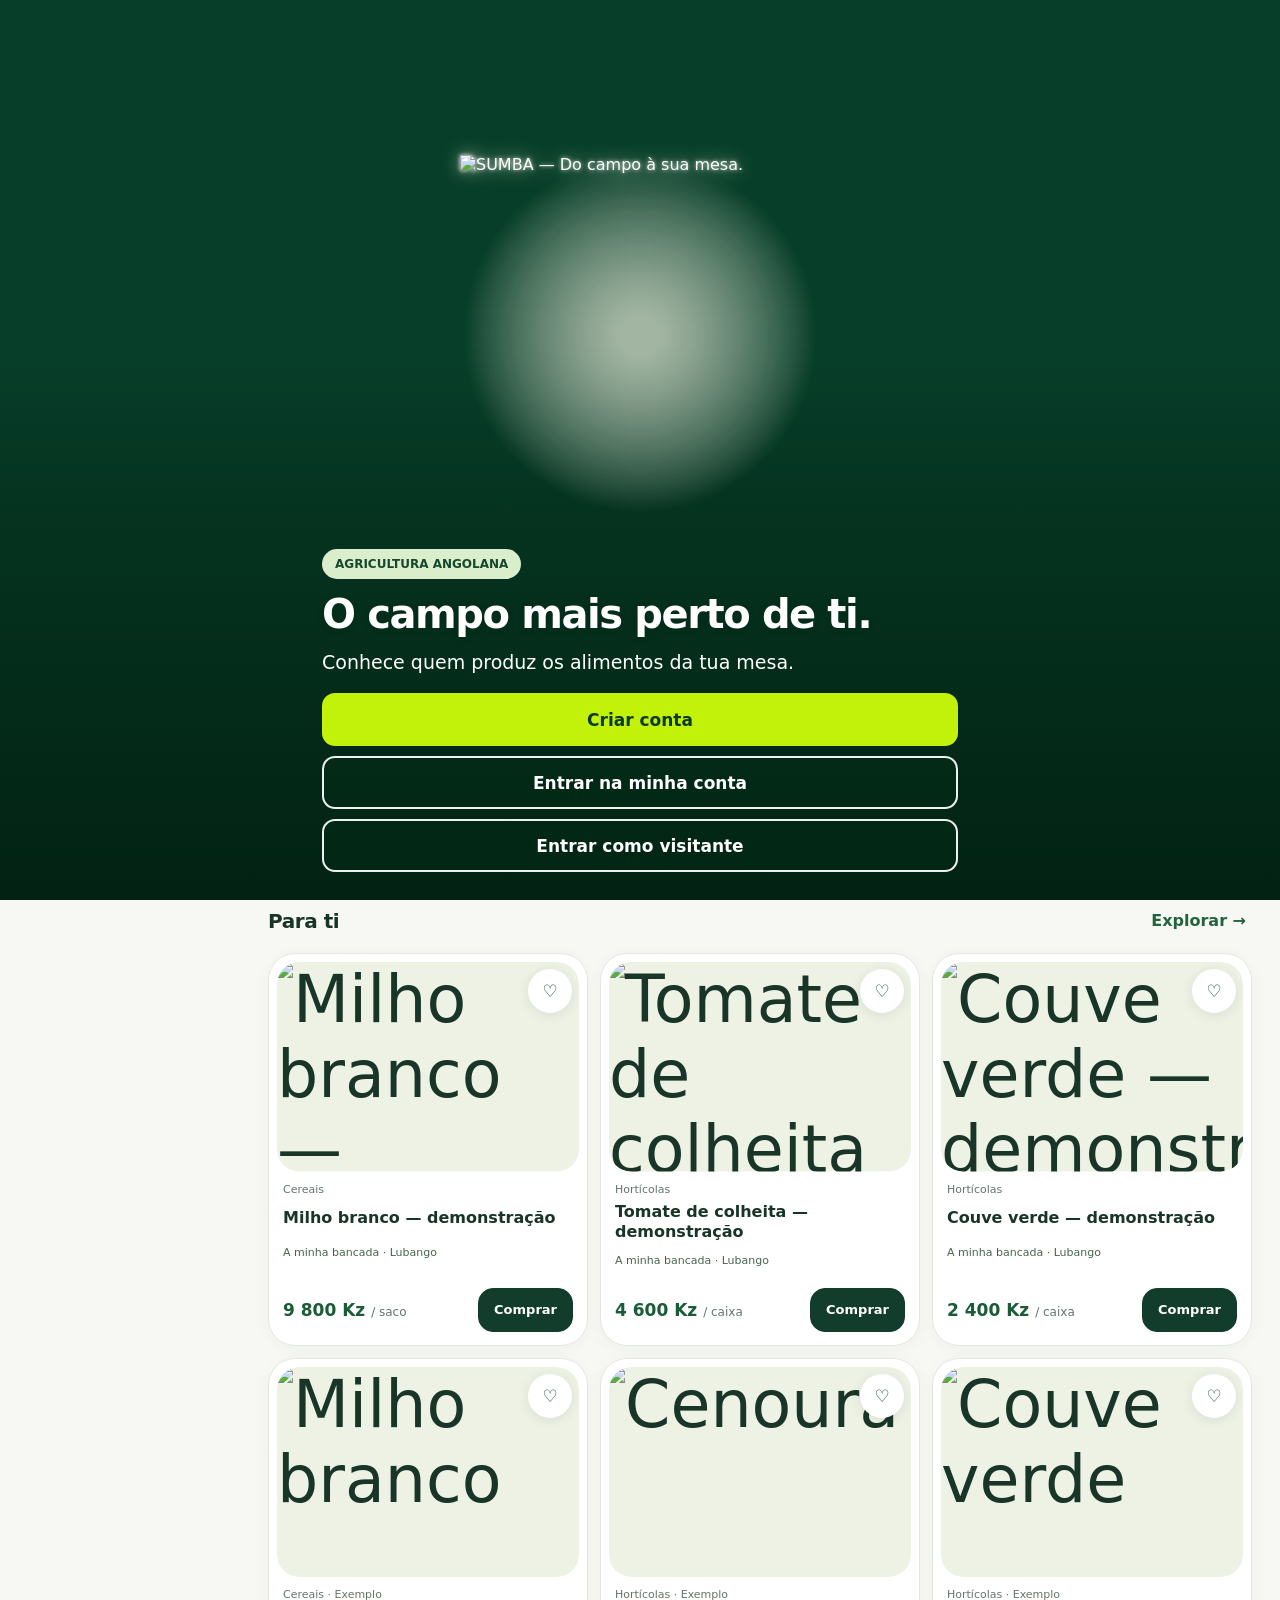
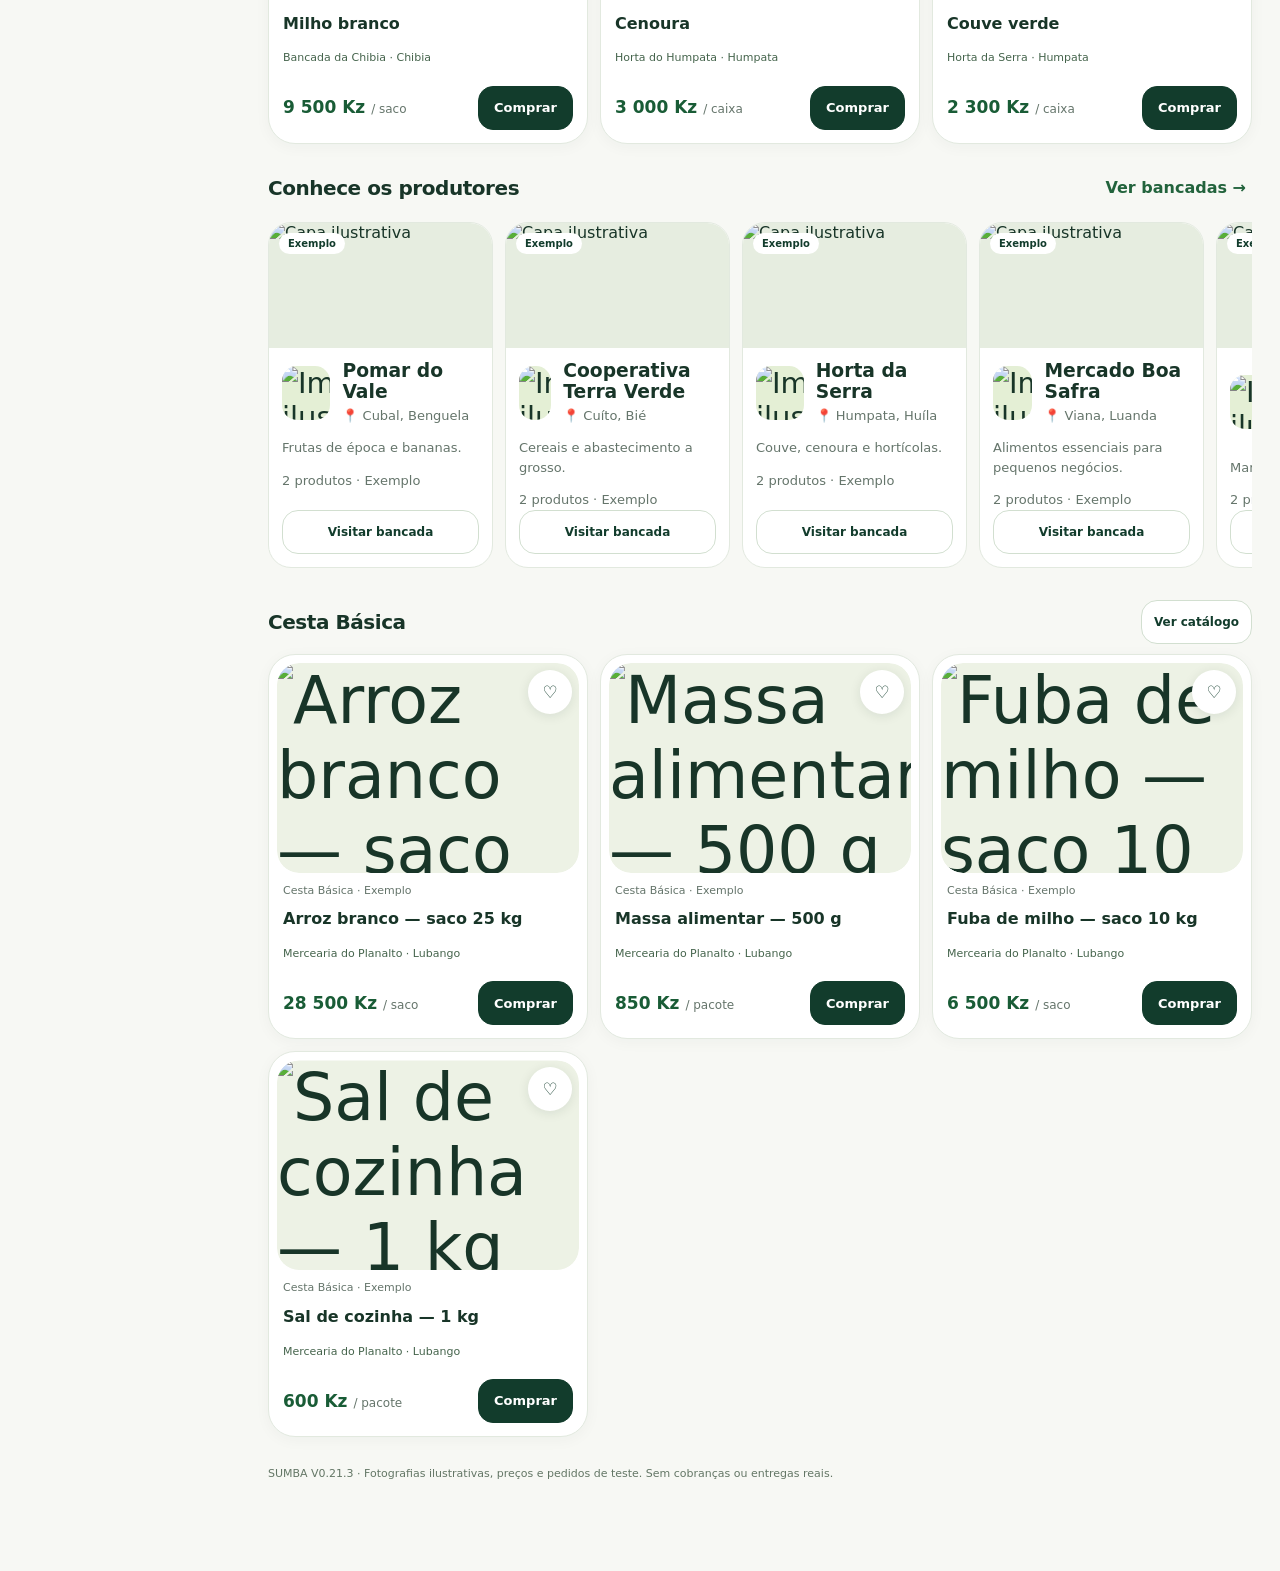
==== public/index.html @ eaf956eb "Restore demo member sessions and align entry checks" ====
<!doctype html>
<html lang="pt-AO"><head><meta charset="utf-8"><meta name="viewport" content="width=device-width, initial-scale=1, viewport-fit=cover"><meta name="theme-color" content="#123c2c"><meta name="description" content="SUMBA — Mercado agrícola digital de Angola"><title>SUMBA | Mercado agrícola</title><link rel="icon" type="image/svg+xml" href="/assets/sumba-icon.svg"><link rel="apple-touch-icon" href="/assets/sumba-icon.svg"><meta name="apple-mobile-web-app-title" content="SUMBA"><meta name="sumba-version" content="0.24.0"><meta name="zunga-version" content="0.21.3">
<style>
:root{--green:var(--z-primary,#123c2c);--leaf:var(--z-accent,#b7e06b);--cream:#f8f4e9;--ink:#183528;--muted:#65756b;--line:#e2e9df;--orange:#f4a340;--white:#fff;font-family:system-ui,-apple-system,BlinkMacSystemFont,"Segoe UI",sans-serif;color:var(--ink);background:#f3f6f0}*{box-sizing:border-box}body{margin:0}button,input,select,textarea{font:inherit}button,a,input,select,textarea{touch-action:manipulation}button{cursor:pointer}button:focus-visible,a:focus-visible,input:focus-visible,select:focus-visible,textarea:focus-visible{outline:3px solid var(--orange);outline-offset:2px}button:disabled{opacity:.55;cursor:not-allowed}a{color:inherit}.app{display:grid;grid-template-columns:240px minmax(0,1fr);min-height:100vh}.sidebar{position:sticky;top:0;height:100vh;background:var(--green);color:white;padding:24px 16px;display:flex;flex-direction:column;gap:24px}.brand{display:flex;align-items:center;gap:10px;font-weight:950;font-size:27px;letter-spacing:-1.4px}.brandicon{background:var(--leaf);color:var(--green);display:grid;place-items:center;width:38px;height:38px;border-radius:12px;font-size:23px}.brand small{font-size:11px;letter-spacing:0;display:block;color:#cee1d2;font-weight:500}.nav{display:flex;flex-direction:column;gap:6px}.nav button{border:0;background:none;color:#dce8df;text-align:left;display:flex;align-items:center;gap:12px;padding:13px;border-radius:12px;min-height:48px;font-weight:650}.nav button.active{background:var(--leaf);color:var(--green)}.navicon{font-size:20px;width:24px;text-align:center}.sidefoot{margin-top:auto;font-size:12px;color:#c5d6c9;line-height:1.5}.shell{min-width:0}.top{position:sticky;top:0;z-index:5;background:#f3f6f0f5;backdrop-filter:blur(12px);border-bottom:1px solid var(--line);padding:12px 28px;display:flex;justify-content:space-between;align-items:center;gap:12px}.mobilebrand{display:none}.top small{color:var(--muted)}.role{display:flex;gap:8px;align-items:center}.role select{border:1px solid var(--line);background:#fff;padding:11px;border-radius:12px;font-weight:700;max-width:155px;color:var(--ink)}.content{max-width:1260px;padding:25px 28px 60px;margin:auto}.notice{padding:11px 14px;border:1px solid #dce7d3;background:#edf4e6;border-radius:12px;font-size:12px;line-height:1.5;margin-bottom:18px;color:#37543b}.heading{display:flex;align-items:end;justify-content:space-between;gap:12px;flex-wrap:wrap;margin-bottom:20px}.heading h1{font-size:clamp(25px,4vw,36px);letter-spacing:-1.4px;margin:0 0 4px}.muted{color:var(--muted);font-size:13px;line-height:1.5}.hero{background:var(--green);color:white;border-radius:23px;padding:26px;position:relative;overflow:hidden;display:flex;justify-content:space-between;align-items:center;gap:16px}.hero h2{font-size:clamp(25px,4vw,40px);line-height:1.12;letter-spacing:-1.4px;margin:8px 0}.hero p{color:#d2e3d6;font-size:14px;max-width:450px;line-height:1.6}.hero-art{font-size:clamp(60px,13vw,130px);flex-shrink:0}.pill{display:inline-flex;align-items:center;gap:5px;border-radius:100px;padding:6px 10px;background:#eaf2e3;color:#345338;font-size:11px;font-weight:800}.hero .pill{background:#ffffff1e;color:#dff4ce}.btn{border:0;background:var(--green);color:#fff;padding:12px 16px;border-radius:12px;font-weight:750;min-height:44px;display:inline-flex;align-items:center;justify-content:center;gap:7px;text-decoration:none}.btn.light{background:var(--leaf);color:var(--green)}.btn.outline{border:1px solid #d2dfd0;background:#fff;color:var(--green)}.btn.danger{color:#a22d25;background:#faeae6}.btn.small{font-size:12px;padding:10px 12px}.section{margin-top:26px}.sectionhead{display:flex;align-items:center;justify-content:space-between;gap:10px;margin-bottom:12px}.sectionhead h2{margin:0;font-size:21px;letter-spacing:-.6px}.textbtn{border:0;background:none;color:#22633c;font-weight:800;min-height:44px}.search{display:flex;gap:8px;margin-top:16px}.search input,.field input,.field select,.field textarea,.select{min-width:0;width:100%;border:1px solid #dce5d9;padding:12px 14px;border-radius:12px;background:white;color:var(--ink);min-height:46px}.search input{flex:1}.chips{display:flex;gap:8px;overflow:auto;padding:12px 0;scrollbar-width:thin}.chip{white-space:nowrap;border:1px solid var(--line);background:#fff;color:#32503c;border-radius:50px;padding:10px 16px;min-height:44px;font-weight:650}.chip.active{background:var(--green);color:#fff}.grid{display:grid;grid-template-columns:repeat(3,minmax(0,1fr));gap:14px}.card{background:#fff;border:1px solid var(--line);border-radius:19px;overflow:hidden;min-width:0}.photo{height:146px;background:linear-gradient(135deg,#e2efc9,#c7dfc8);display:flex;align-items:center;justify-content:center;font-size:65px;position:relative;overflow:hidden}.photo img{width:100%;height:100%;object-fit:cover}.photo .pill{position:absolute;top:9px;left:9px;background:#fff}.save{position:absolute;right:9px;top:9px;border:0;background:#fff;color:var(--green);border-radius:50%;width:44px;height:44px;font-size:21px}.cardbody{padding:14px}.cardbody h3{font-size:17px;letter-spacing:-.3px;margin:6px 0}.price{font-weight:900;color:#195c36;font-size:19px;margin:8px 0}.price small{font-size:12px;font-weight:500;color:var(--muted)}.actions{display:flex;gap:7px;margin-top:12px;flex-wrap:wrap}.actions>*{flex:1}.stall{padding:16px}.stall .avatar{width:54px;height:54px;border-radius:15px;background:#e4efd5;display:grid;place-items:center;font-size:29px}.stalltop{display:flex;align-items:center;gap:12px}.stall h3{margin:0 0 4px}.metrics{display:grid;grid-template-columns:repeat(4,minmax(0,1fr));gap:12px}.metric{background:#fff;border:1px solid var(--line);border-radius:16px;padding:16px}.metric .value{font-weight:900;font-size:clamp(21px,3vw,30px);letter-spacing:-.8px;margin:8px 0}.panel{background:white;border:1px solid var(--line);border-radius:18px;padding:18px;margin-bottom:12px}.panel h3{margin:0 0 6px}.line{display:flex;justify-content:space-between;align-items:center;gap:10px;padding:13px 0;border-bottom:1px solid var(--line)}.line:last-child{border:0}.line>div{min-width:0}.line p{margin:4px 0}.empty{background:white;border:1px dashed #ceddca;padding:30px 18px;border-radius:17px;text-align:center;grid-column:1/-1}.empty h3{margin:0 0 8px}.field{display:block;font-size:13px;font-weight:750;margin:12px 0}.field input,.field select,.field textarea{display:block;margin-top:6px;font-weight:400}.formrow{display:grid;grid-template-columns:1fr 1fr;gap:12px}.dialog{border:0;border-radius:22px;width:min(600px,calc(100% - 24px));max-height:90dvh;overflow:auto;padding:22px;color:var(--ink);box-shadow:0 20px 70px #10281c60}.dialog::backdrop{background:#0b2115a8}.dialoghead{display:flex;justify-content:space-between;align-items:center;gap:12px}.dialoghead h2{margin:0;letter-spacing:-.5px}.close{width:44px;height:44px;border:0;border-radius:12px;background:#eef2eb;font-size:19px}.timeline{display:flex;gap:4px;margin:12px 0}.step{flex:1;min-width:0}.step i{display:block;height:6px;border-radius:10px;background:#e1e8dd;margin-bottom:5px}.step.on i{background:#4b8b42}.step span{font-size:10px;color:var(--muted)}.toast{position:fixed;bottom:24px;left:50%;transform:translateX(-50%);background:var(--z-primary,#123c2c);color:white;padding:13px 18px;border-radius:14px;z-index:100;max-width:90%;box-shadow:0 6px 30px #0003}.bottom{display:none}.bar{height:9px;background:#eef2ea;border-radius:30px;overflow:hidden}.bar i{display:block;height:100%;background:#4b8b42;border-radius:30px}.status{font-size:11px;font-weight:800;background:#e7f0dc;color:#375a34;padding:6px 9px;border-radius:20px;white-space:nowrap}.split{display:grid;grid-template-columns:1fr 1fr;gap:14px}.checkbox{display:flex;align-items:center;gap:8px;font-size:13px}.checkbox input{width:20px;height:20px}.hide{display:none!important}@media(max-width:920px){.app{grid-template-columns:190px minmax(0,1fr)}.grid{grid-template-columns:repeat(2,minmax(0,1fr))}.metrics{grid-template-columns:repeat(2,minmax(0,1fr))}}@media(max-width:660px){.app{display:block}.sidebar{display:none}.mobilebrand{display:flex;font-size:22px;gap:6px}.mobilebrand .brandicon{width:32px;height:32px;font-size:18px}.top{padding:10px 14px}.desktopheading{display:none}.content{padding:16px 14px 100px}.bottom{position:fixed;bottom:0;left:0;right:0;background:#fff;display:flex;justify-content:space-around;padding:7px 3px calc(7px + env(safe-area-inset-bottom));border-top:1px solid var(--line);z-index:8}.bottom button{flex:1;min-width:0;min-height:52px;border:0;background:none;color:#65756b;font-size:10px;font-weight:700;display:flex;align-items:center;justify-content:center;flex-direction:column;gap:3px}.bottom button.active{color:var(--z-primary,#123c2c)}.bottom button.active .navicon{background:#e2efce;border-radius:10px;width:36px;padding:3px}.hero{padding:20px;gap:4px}.hero-art{font-size:62px}.hero h2{font-size:25px}.hero p{font-size:13px}.grid{gap:9px}.photo{height:118px;font-size:50px}.cardbody{padding:11px}.cardbody h3{font-size:15px}.price{font-size:17px}.actions .btn{font-size:11px;padding:9px 7px}.metrics{gap:9px}.metric{padding:12px}.split{grid-template-columns:1fr}.formrow{gap:8px}.toast{bottom:86px}.role select{max-width:130px;font-size:13px}.stall{padding:11px}.stalltop{align-items:flex-start;gap:8px}.stall .avatar{width:37px;height:37px;font-size:21px;flex-shrink:0}.stall h3{font-size:14px}}

/* V0.3 — experiência cliente */
.stallcover{height:220px;background:#31563a;overflow:hidden;position:relative;border-radius:20px 20px 0 0}.stallcover img{width:100%;height:100%;object-fit:cover}.stallidentity{position:relative;background:white;border:1px solid var(--line);border-radius:0 0 20px 20px;padding:12px 20px 20px}.stallportrait{width:84px;height:84px;border:4px solid white;border-radius:24px;background:#e4efd5;display:grid;place-items:center;overflow:hidden;margin-top:-52px;position:relative;font-size:28px}.stallportrait img{width:100%;height:100%;object-fit:cover}.stallidentity h1{font-size:26px;margin:9px 0 3px;letter-spacing:-.7px}.stallidentity .actions{max-width:380px}.stall .avatar{overflow:hidden}
.auth{position:fixed;inset:0;z-index:40;background:#f3f6f0;overflow:auto;display:grid;place-items:center;padding:22px}.authframe{width:min(100%,480px);background:#fff;border-radius:26px;overflow:hidden;box-shadow:0 18px 65px #123c2c18}.authphoto{height:230px;position:relative;background:#31563a;overflow:hidden}.authphoto img{width:100%;height:100%;object-fit:cover}.authphoto .brand{position:absolute;left:18px;top:18px;background:#123c2ce8;color:white;border-radius:14px;padding:8px 13px}.authbody{padding:24px}.authbody h1{font-size:30px;line-height:1.12;letter-spacing:-1.2px;margin:12px 0}.authbody p{line-height:1.6;color:var(--muted)}.authbody .btn{width:100%;margin-top:10px}.authbody .textbtn{width:100%}.dots{display:flex;gap:7px;justify-content:center;margin:16px 0}.dots i{width:8px;height:8px;background:#d9e4d6;border-radius:20px}.dots i.on{width:24px;background:var(--green)}.interestgrid{display:grid;grid-template-columns:repeat(2,minmax(0,1fr));gap:8px}.interest{border:1px solid var(--line);border-radius:14px;padding:10px;background:#fff;display:flex;align-items:center;gap:8px;min-height:68px;font-size:13px;font-weight:700;cursor:pointer}.interest img{width:42px;height:42px;object-fit:cover;border-radius:10px}.interest input{accent-color:var(--z-primary,#123c2c);width:17px;height:17px}.err{color:#a22d25;font-size:13px;min-height:20px}.authbody .notice{margin:12px 0}.feedhero{min-height:210px;background:var(--z-primary,#123c2c);position:relative}.feedhero:before{content:"";position:absolute;inset:0;background:linear-gradient(90deg,#123c2cf5 0%,#123c2cbb 50%,#123c2c22 100%);z-index:1}.feedhero img{position:absolute;inset:0;width:100%;height:100%;object-fit:cover}.feedhero>div{z-index:2;position:relative;max-width:80%}.catphotos{display:flex;gap:14px;overflow:auto;padding:12px 0}.catphoto{flex:0 0 76px;background:none;border:0;display:flex;flex-direction:column;align-items:center;gap:5px;font-size:11px;font-weight:700;color:var(--ink);min-height:85px}.catphoto img{width:60px;height:60px;object-fit:cover;border-radius:18px}.photo img{object-position:center}.stall .avatar img{width:100%;height:100%;object-fit:cover}.coach{position:fixed;inset:0;z-index:50;pointer-events:auto}.coachhole{position:absolute;box-shadow:0 0 0 150vmax #081b15b9;border:3px solid var(--z-accent,#b7e06b);border-radius:13px;pointer-events:none}.coachcard{position:absolute;left:50%;transform:translateX(-50%);width:min(90vw,340px);background:#fff;border-radius:20px;padding:18px;box-shadow:0 10px 60px #0005}.coachcard h3{margin:8px 0;font-size:21px}.coachcard p{font-size:14px;line-height:1.5;color:var(--muted);margin:8px 0}.finger{position:absolute;font-size:38px;animation:tap 1s infinite alternate;pointer-events:none;filter:drop-shadow(0 2px 3px #0008)}@keyframes tap{to{transform:translateY(-8px)}}@media(prefers-reduced-motion:reduce){.finger{animation:none}}.accounthead{display:flex;align-items:center;gap:12px}.accountavatar{width:56px;height:56px;border-radius:50%;display:grid;place-items:center;background:#e1efd2;font-size:22px;font-weight:800}.credit{font-size:11px;color:var(--muted)}@media(max-width:660px){.auth{padding:0;align-items:start;background:#fff}.authframe{min-height:100dvh;border-radius:0;box-shadow:none}.authphoto{height:34dvh;min-height:160px;max-height:300px}.authbody{padding:23px 20px 38px}.feedhero{min-height:185px}.photo{height:145px}.feedhero>div{max-width:90%}}

.producerbanner{background:var(--z-primary,#123c2c);color:white;border-radius:20px;padding:20px;margin-bottom:18px}.producerbanner .muted{color:#d1e4d3}.producerbanner h2{margin:7px 0}.prodlist{display:flex;gap:12px;align-items:center}.prodthumb{width:70px;height:70px;flex-shrink:0;border-radius:13px;background:#e3eddc;overflow:hidden;display:grid;place-items:center;font-size:30px}.prodthumb img{width:100%;height:100%;object-fit:cover}.smallstats{display:flex;flex-wrap:wrap;gap:8px;margin-top:12px}.smallstats span{background:#edf3e7;border-radius:8px;padding:7px 9px;font-size:12px}.warning{color:#8a5017;background:#fff2d7}.fieldnote{font-size:12px;color:var(--muted);margin:5px 0}.prodnav{display:flex;gap:8px;flex-wrap:wrap}.prodnav .btn{flex:1}.searchrow{display:flex;gap:8px}.searchrow input{width:100%;min-width:0;flex:1;border:1px solid var(--line);border-radius:12px;padding:12px;background:#fff;color:var(--ink)}.stockchart{display:flex;align-items:center;gap:10px;margin:12px 0}.stockchart .bar{flex:1}.coverpreview{height:130px;border-radius:14px;overflow:hidden;background:#e8f0e2;display:grid;place-items:center;margin-top:8px}.coverpreview img{width:100%;height:100%;object-fit:cover}.profilecompletion{height:9px;background:#dce8d7;border-radius:20px;overflow:hidden}.profilecompletion i{display:block;height:100%;background:#4a8243}.producerbanner .profilecompletion{background:#ffffff38}.producerbanner .profilecompletion i{background:var(--z-accent,#b7e06b)}

/* V0.5 customer shopping shell — SUMBA identity */
body[data-role="buyer"]{background:#f7f8f4}body[data-role="buyer"] .top{background:var(--z-primary,#123c2c);color:#fff;border:0}body[data-role="buyer"] .top .muted,body[data-role="buyer"] .top small{color:#d8e9d7}body[data-role="buyer"] .top .role{display:none}body[data-role="buyer"] .top .mobilebrand{display:flex}body[data-role="buyer"] .top .desktopheading{display:none}.shopheader{display:flex;align-items:center;gap:8px}.deliveryloc{background:transparent;color:white;border:0;text-align:left;min-height:44px;max-width:230px;line-height:1.25;font-weight:750}.deliveryloc small{display:block;font-size:10px;font-weight:500}.navicon svg,.shopicon svg{width:23px;height:23px;display:block;fill:none;stroke:currentColor;stroke-width:1.8;stroke-linecap:round;stroke-linejoin:round}.cartbadge{display:inline-grid;place-items:center;min-width:18px;height:18px;border-radius:20px;background:#f4a340;color:var(--z-primary,#123c2c);font-size:10px;font-weight:850;position:absolute;top:0;right:0;line-height:1}.nav button,.bottom button{position:relative}.bottom .navicon{position:relative;display:grid;place-items:center;width:32px;height:28px}.nav .navicon{position:relative}.shopsearch{display:flex;align-items:center;gap:10px;background:white;border:1px solid #e0e8dc;border-radius:15px;padding:5px 7px 5px 14px;margin-bottom:12px}.shopsearch input{flex:1;min-width:0;border:0;background:transparent;padding:10px 0;color:var(--ink);outline-offset:0}.shopsearch button{min-height:40px;padding:9px 12px}.shopintro{display:flex;justify-content:space-between;align-items:center;margin:10px 0 14px}.shopintro h1{font-size:25px;margin:0;letter-spacing:-.8px}.shopdelivery{display:flex;gap:10px;align-items:center;background:#e8f1db;padding:12px 14px;border-radius:14px;font-size:13px;margin:12px 0}.shopdelivery .shopicon{color:#326746}.shopdelivery>div{flex:1}.shopdelivery small{display:block;color:#526a4b;margin-top:3px}.shopdelivery button{background:transparent;border:0;color:#28563a;font-weight:750;min-height:44px}.shophero{min-height:180px;border-radius:18px;overflow:hidden;position:relative;background:var(--z-primary,#123c2c);color:white;display:flex;align-items:center;padding:20px}.shophero:before{content:"";position:absolute;inset:0;background:linear-gradient(90deg,#123c2cfa 0%,#123c2cdb 44%,#123c2c18 100%);z-index:1}.shophero>img{position:absolute;inset:0;width:100%;height:100%;object-fit:cover}.shophero>div{position:relative;z-index:2;max-width:70%}.shophero h2{font-size:26px;line-height:1.12;margin:8px 0;letter-spacing:-.7px}.shophero p{font-size:13px;color:#e0ebd5;margin:8px 0 14px}.shophero .btn{min-height:38px;font-size:12px}.shopcard{border-radius:16px;background:#fff;box-shadow:0 2px 10px #123c2c09}.shopcard .photo{height:145px;background:#edf2e5;cursor:pointer}.shopcard .cardbody{padding:10px}.shopcard .cardbody h3{font-size:15px;line-height:1.25;margin:4px 0}.shopcard .price{margin:7px 0;font-size:17px}.shopcard .muted{font-size:11px}.shopcard .save{width:34px;height:34px;font-size:17px;right:7px;top:7px}.shopcard .pill{font-size:10px}.shopcard .cardbody .textbtn{padding:0;min-height:30px;font-size:11px;text-align:left}.shopcartbtn{width:100%;min-height:42px;background:#e7f1d8;border:1px solid #c8dfaa;color:#245332;font-weight:800;border-radius:10px;margin-top:7px}.qty{display:grid;grid-template-columns:44px 1fr 44px;align-items:center;border:1px solid #cde2b4;background:#eaf3dd;color:var(--z-primary,#123c2c);border-radius:10px;min-height:44px;margin-top:7px;text-align:center;font-weight:800}.qty button{border:0;background:transparent;color:#255d38;min-height:44px;font-size:24px;font-weight:600}.shopsection .sectionhead h2{font-size:19px}.shopstrip{display:grid;grid-auto-flow:column;grid-auto-columns:minmax(155px,31%);overflow-x:auto;gap:10px;scroll-snap-type:x proximity;padding:2px 0 8px}.shopstrip>*{scroll-snap-align:start}.shopcat{background:white;border:1px solid #e4eadf;border-radius:14px;padding:10px;display:flex;align-items:center;gap:9px;text-align:left;color:#193828;font-weight:750;min-height:74px}.shopcat img{width:52px;height:52px;object-fit:cover;border-radius:12px}.cartline{display:grid;grid-template-columns:64px 1fr auto;gap:12px;align-items:center;padding:14px 0;border-bottom:1px solid var(--line)}.cartline:last-child{border:0}.cartline .prodthumb{width:64px;height:64px}.cartline h3{font-size:15px;margin:0 0 4px}.cartline .qty{width:126px;margin:5px 0 0;grid-template-columns:40px 1fr 40px}.cartline .qty button{min-height:44px}.cartline .price{font-size:15px}.cartsummary{border:1px solid #dce6d5;border-radius:16px;padding:18px;background:#fff}.cartsummary .line:last-child{border:0}.cartdock{position:fixed;bottom:76px;left:50%;transform:translateX(-50%);width:min(calc(100% - 28px),480px);z-index:7;display:none;background:var(--z-primary,#123c2c);color:#fff;padding:12px 15px;border-radius:15px;box-shadow:0 6px 25px #123c2c44;border:0;justify-content:space-between;align-items:center;text-align:left;font-weight:750;min-height:52px}.cartdock small{display:block;color:#d2e6c9;font-size:11px}.cartdock strong{font-size:14px}.shopnotice{font-size:11px;color:#65756b;margin:10px 0}.shoplinks .line{width:100%;background:none;border:0;border-bottom:1px solid var(--line);text-align:left;min-height:50px;color:var(--ink);font-weight:650}.shoplinks .line:last-child{border:0}.shoplinks .line span:last-child{color:#54765b}.checkoutchoice{display:flex;align-items:center;gap:10px;min-height:44px}.checkoutchoice input{width:18px;height:18px;accent-color:var(--z-primary,#123c2c)}.shoporder{border-left:4px solid #88b05c}.shopalert{background:#fff1d6;color:#704b16;border-radius:12px;padding:10px;font-size:12px;margin:10px 0}.shopfooter{font-size:11px;color:#637665;line-height:1.5;padding:18px 0}.shopsearch .shopicon{color:#47714c}
@media(max-width:660px){body[data-role="buyer"] .top{padding:12px 14px}.shopheader{justify-content:flex-end}.shopintro h1{font-size:23px}.shopstrip{grid-auto-columns:46%}.shopcard .photo{height:132px}.shopcard .cardbody{padding:9px}.shopcard .price{font-size:16px}.shopcard .save{width:44px;height:44px}.shophero{min-height:165px;padding:16px}.shophero h2{font-size:24px}.cartdock.visible{display:flex}body[data-role="buyer"].has-cart .content{padding-bottom:154px}.bottom button.active .navicon{background:none;color:var(--z-primary,#123c2c)}.bottom button.active{color:var(--z-primary,#123c2c);font-weight:850}.bottom button .navicon svg{width:23px;height:23px}.cartline{grid-template-columns:52px 1fr auto;gap:8px}.cartline .prodthumb{width:52px;height:52px}.cartline .qty{width:110px;grid-template-columns:38px 1fr 38px}.deliveryloc{max-width:155px}.shopheader .brand{font-size:20px}}

/* V0.6 — calmer shopping, layout preferences and motion */
body[data-role="buyer"] .content{max-width:1120px}.shopintro{margin:4px 0 12px}.shopintro .muted{font-size:11px;letter-spacing:.6px}.shopintro h1{font-size:25px}.shopsection{margin-top:22px}.shopsection .sectionhead{margin-bottom:10px}.shopsection .sectionhead h2{font-size:20px;letter-spacing:-.45px}.shophero.compact{min-height:150px;margin:14px 0 6px;background:var(--z-primary,#123c2c)}.shophero.compact h2{font-size:24px}.shophero.compact p{margin:6px 0 11px}.shophero.compact .pill{display:none}.categoryshort{margin:2px 0 12px}.categoryshort .catphotos{padding:6px 0 10px;gap:10px}.categoryshort .catphoto{flex:0 0 72px;min-height:80px}.categoryshort .catphoto img{border-radius:16px;width:56px;height:56px}.layoutbar{display:flex;align-items:center;justify-content:space-between;gap:10px;margin:17px 0 3px}.layoutbar strong{font-size:14px}.layoutoptions{display:flex;align-items:center;gap:4px;border:1px solid #dfe7da;border-radius:13px;background:#fff;padding:3px}.layoutoptions button{display:flex;align-items:center;gap:5px;border:0;background:transparent;color:#5c6c5d;border-radius:9px;padding:8px 10px;min-height:42px;font-weight:750;font-size:12px}.layoutoptions button[aria-pressed="true"]{color:var(--z-primary,#123c2c);background:#e6f0d8}.layoutoptions svg{width:19px;height:19px}.descoption{display:flex;align-items:center;gap:6px;color:#46604b;font-size:12px;min-height:44px;margin:0 0 6px}.descoption input{width:18px;height:18px;accent-color:var(--z-primary,#123c2c)}.feedproducts{display:grid;grid-template-columns:repeat(3,minmax(0,1fr));gap:12px}.feedproducts.stacked{grid-template-columns:minmax(0,1fr);gap:16px}.feedproducts.stacked .shopcard .photo{height:clamp(190px,30vw,300px)}.feedproducts.stacked .shopcard .cardbody{padding:15px}.feedproducts.stacked .shopcard .cardbody h3{font-size:20px}.feedproducts.stacked .shopcard .price{font-size:21px}.feedproducts.stacked .shopcard .muted{font-size:13px}.feedproducts.stacked .shopcard .qty,.feedproducts.stacked .shopcartbtn{max-width:300px}.productdesc{font-size:13px;line-height:1.5;color:#596c5b;margin:8px 0}.feedproducts.blocks .productdesc{font-size:11px;display:-webkit-box;-webkit-line-clamp:3;-webkit-box-orient:vertical;overflow:hidden}.productname{font:inherit;color:inherit;border:0;background:none;text-align:left;padding:0;min-height:38px;cursor:pointer}.productname:hover{color:#306b3c}.productvendor{border:0;background:transparent;color:#45644c;padding:0;text-align:left;min-height:35px;font-size:11px;cursor:pointer}.offerlabel{position:absolute;left:8px;top:8px;background:#fff;color:#306139;padding:5px 8px;border-radius:7px;font-size:10px;font-weight:850}.feednote{font-size:11px;color:#647466;margin:6px 0 0}.simpleoffer{border:1px solid #e0e8d8;border-radius:15px;background:#f0f5e8;padding:12px 14px;display:flex;align-items:center;justify-content:space-between;gap:10px}.simpleoffer strong{font-size:14px}.simpleoffer .muted{font-size:12px}.simpleoffer .btn{flex-shrink:0}.stepper{display:flex;align-items:center;justify-content:space-between;gap:8px;background:#fff;border:1px solid #e0e8da;border-radius:15px;padding:13px;margin:14px 0 18px}.stepper-item{display:flex;align-items:center;gap:6px;flex:1;font-size:12px;color:#68756a;font-weight:700}.stepper-item .stepnum{display:grid;place-items:center;width:25px;height:25px;border-radius:50%;background:#edf0eb;color:#627064;flex-shrink:0}.stepper-item.done .stepnum{background:var(--z-primary,#123c2c);color:white}.stepper-item.current .stepnum{background:#d5e7bc;color:var(--z-primary,#123c2c)}.stepper-item.current{color:var(--z-primary,#123c2c)}.stepline{width:12px;height:1px;background:#dce5d7;flex-shrink:0}.checkout-card{padding:17px;border:1px solid #e0e8da;border-radius:16px;background:#fff;margin-bottom:12px}.checkout-card h3{font-size:16px;margin:0 0 10px}.checkout-card p{line-height:1.5}.checkout-card .line{padding:10px 0}.checkout-actions{display:flex;gap:9px;align-items:center;margin:16px 0}.checkout-actions .btn{flex:1;min-height:48px}.choicebox{border:1px solid #e1e8dd;border-radius:12px;padding:9px 12px;margin:9px 0}.choicebox:has(input:checked){border-color:#7a9d57;background:#f0f5e8}.choicebox .muted{padding-left:28px}.checkout-card details summary{font-weight:750;cursor:pointer;padding:8px 0}.checkout-card details summary::marker{color:#486d39}.ordergroup{background:white;border:1px solid #e0e8da;border-radius:17px;padding:16px;margin-bottom:12px}.ordergroup h3{font-size:17px;margin:0}.ordergroup .line{padding:10px 0}.ordergroup .actions{margin-top:12px}.orderitems{display:flex;align-items:center;gap:8px;margin:13px 0;overflow:hidden}.orderitems .prodthumb{width:48px;height:48px}.orderitems .muted{margin-left:4px}.orderstatus{color:#315b37;background:#e8f0de;border-radius:7px;font-size:11px;font-weight:800;padding:7px 9px}.ordergroup .orderstatus{white-space:normal;text-align:right}.purchase-success{background:white;border:1px solid #e0e8da;border-radius:21px;text-align:center;padding:30px 20px;margin:12px 0}.purchase-success .checkcircle{width:72px;height:72px;border-radius:50%;background:#e0edce;color:#30633b;display:grid;place-items:center;font-size:37px;margin:0 auto 16px;animation:confirmPop .32s cubic-bezier(.2,.85,.35,1.3) both}.purchase-success h1{font-size:26px;margin:8px 0}.purchase-success .btn{min-width:180px;margin-top:10px}.nav button,.bottom button,.btn,.shopcartbtn,.qty button,.save,.chip,.catphoto,.shopcat,.layoutoptions button{transition:background-color .16s ease,color .16s ease,border-color .16s ease,transform .13s ease,box-shadow .16s ease}.btn:active,.shopcartbtn:active,.qty button:active,.save:active,.catphoto:active,.shopcat:active,.layoutoptions button:active,.nav button:active,.bottom button:active{transform:scale(.96)}.dialog[open]{animation:dialogIn .20s cubic-bezier(.2,.8,.3,1) both}.dialog::backdrop{animation:backdropIn .18s ease both}.cartdock.visible{animation:dockIn .18s ease-out both}.authframe{animation:dialogIn .22s ease-out both}.toast:not(.hide){animation:toastIn .20s ease-out both}@keyframes dialogIn{from{opacity:0;transform:translateY(11px) scale(.985)}to{opacity:1;transform:translateY(0) scale(1)}}@keyframes backdropIn{from{opacity:0}to{opacity:1}}@keyframes dockIn{from{opacity:0;transform:translate(-50%,9px)}to{opacity:1;transform:translate(-50%,0)}}@keyframes toastIn{from{opacity:0;transform:translate(-50%,8px)}to{opacity:1;transform:translate(-50%,0)}}@keyframes confirmPop{from{opacity:0;transform:scale(.82)}to{opacity:1;transform:scale(1)}}@media(max-width:660px){.feedproducts{grid-template-columns:repeat(2,minmax(0,1fr));gap:10px}.feedproducts.stacked{grid-template-columns:minmax(0,1fr)}.feedproducts.stacked .shopcard .photo{height:205px}.shophero.compact{min-height:140px}.shophero.compact h2{font-size:22px}.shophero.compact p{font-size:12px}.layoutbar{margin-top:13px}.shopsection .sectionhead h2{font-size:18px}.stepper{padding:12px 9px;gap:5px}.stepper-item{font-size:11px}.stepline{width:7px}.checkout-card{padding:14px}.productvendor{min-height:30px}.layoutoptions button{padding:7px 8px}}@media(prefers-reduced-motion:reduce){*,*::before,*::after{animation-duration:.001ms!important;transition-duration:.001ms!important;scroll-behavior:auto!important}}

/* V0.6.1 — SUMBA motion and continuous corner design */
:root{--motion-ease:cubic-bezier(.22,.72,.21,1);--motion-enter:cubic-bezier(.16,1,.3,1);--motion-fast:240ms;--motion-page:390ms;--motion-modal:430ms;--squircle-small:16px;--squircle-medium:23px;--squircle-large:31px}
body[data-role="buyer"] .card,body[data-role="buyer"] .panel,body[data-role="buyer"] .checkout-card,body[data-role="buyer"] .cartsummary,body[data-role="buyer"] .ordergroup,body[data-role="buyer"] .simpleoffer,body[data-role="buyer"] .stepper{border-radius:var(--squircle-medium)}
body[data-role="buyer"] .shophero,body[data-role="buyer"] .purchase-success,.authframe,.dialog,.coachcard{border-radius:var(--squircle-large)}
body[data-role="buyer"] .shopsearch,body[data-role="buyer"] .shopcat,body[data-role="buyer"] .choicebox,body[data-role="buyer"] .layoutoptions,body[data-role="buyer"] .btn,body[data-role="buyer"] .shopcartbtn,body[data-role="buyer"] .qty,body[data-role="buyer"] .cartdock,.authbody .btn,.close,.coachcard .btn{border-radius:var(--squircle-small)}
body[data-role="buyer"] .catphoto img,body[data-role="buyer"] .prodthumb,.stallportrait,.coverpreview{border-radius:20px}
body[data-role="buyer"] .shopcard .photo{border-radius:19px 19px 0 0}
.stallcover{border-radius:28px 28px 0 0}.stallidentity{border-radius:0 0 28px 28px}.brandicon{border-radius:14px}
@supports (corner-shape:squircle){
  body[data-role="buyer"] .card,body[data-role="buyer"] .panel,body[data-role="buyer"] .checkout-card,body[data-role="buyer"] .cartsummary,body[data-role="buyer"] .ordergroup,body[data-role="buyer"] .simpleoffer,body[data-role="buyer"] .stepper,body[data-role="buyer"] .shophero,body[data-role="buyer"] .purchase-success,.authframe,.dialog,.coachcard,body[data-role="buyer"] .shopsearch,body[data-role="buyer"] .shopcat,body[data-role="buyer"] .choicebox,body[data-role="buyer"] .layoutoptions,body[data-role="buyer"] .btn,body[data-role="buyer"] .shopcartbtn,body[data-role="buyer"] .qty,body[data-role="buyer"] .cartdock,.authbody .btn,.close,.coachcard .btn,.catphoto img,.prodthumb,.stallportrait,.coverpreview,.stallcover,.stallidentity,.brandicon,.shopcard .photo{corner-shape:squircle}
}
body[data-role="buyer"] .shopcard{box-shadow:0 3px 15px #123c2c0a;transition:box-shadow 300ms var(--motion-ease),border-color 240ms var(--motion-ease)}
body[data-role="buyer"] .shopcard:focus-within{box-shadow:0 4px 18px #123c2c16}
.authphoto{position:relative;background:#dfead9}.authphoto::after{content:"";position:absolute;inset:0;pointer-events:none;background:linear-gradient(180deg,#123c2c24 0%,transparent 42%,#ffffff00 66%,#fff 100%);z-index:1}.authphoto .brand{z-index:2}
.shophero.compact:before{background:linear-gradient(96deg,var(--z-primary,#123c2c) 0%,#123c2ce8 34%,#123c2caa 55%,#123c2c18 100%)}.shophero.compact>img{object-position:68% center}
.stallcover::after{content:"";position:absolute;inset:0;background:linear-gradient(180deg,transparent 55%,#123c2c45 100%);pointer-events:none}
.feedproducts.stacked .shopcard .photo::after{content:"";position:absolute;inset:auto 0 0;height:30%;pointer-events:none;background:linear-gradient(transparent,#123c2c15)}
.shopcard .photo img,.catphoto img,.shopcat img,.stallcover img,.authphoto img,.shophero>img,.prodthumb img{backface-visibility:hidden}
.nav button,.bottom button,.btn,.shopcartbtn,.qty button,.save,.chip,.catphoto,.shopcat,.layoutoptions button{transition:background-color 260ms var(--motion-ease),color 240ms var(--motion-ease),border-color 240ms var(--motion-ease),transform 240ms var(--motion-enter),box-shadow 260ms var(--motion-ease)}
.btn:active,.shopcartbtn:active,.qty button:active,.save:active,.catphoto:active,.shopcat:active,.layoutoptions button:active,.nav button:active,.bottom button:active{transform:scale(.965);transition-duration:100ms}
.bottom button .navicon{transition:transform 320ms var(--motion-enter)}.bottom button.active .navicon{transform:translateY(-2px)}
.shopcartbtn,.qty{transition:background-color 250ms var(--motion-ease),border-color 250ms var(--motion-ease)}
.dialog[open]{animation:dialogIn var(--motion-modal) var(--motion-enter) both}.dialog::backdrop{animation:backdropIn 320ms var(--motion-ease) both}.cartdock.visible{animation:dockIn 360ms var(--motion-enter) both}.authframe{animation:none}.toast:not(.hide){animation:toastIn 320ms var(--motion-enter) both}.purchase-success .checkcircle{animation:confirmPop 540ms cubic-bezier(.2,.85,.28,1.12) both}.coachcard{animation:dialogIn 380ms var(--motion-enter) both}.dots i{transition:width 280ms var(--motion-ease),background-color 280ms var(--motion-ease)}
@keyframes dialogIn{from{opacity:0;transform:translateY(19px) scale(.975)}to{opacity:1;transform:translateY(0) scale(1)}}@keyframes dockIn{from{opacity:0;transform:translate(-50%,15px)}to{opacity:1;transform:translate(-50%,0)}}@keyframes toastIn{from{opacity:0;transform:translate(-50%,12px)}to{opacity:1;transform:translate(-50%,0)}}
@media(max-width:660px){.authframe{border-radius:0!important}.authphoto{height:clamp(180px,32dvh,290px)}body[data-role="buyer"] .shopcard .photo{border-radius:17px 17px 0 0}body[data-role="buyer"] .shopcard{border-radius:21px}body[data-role="buyer"] .shophero.compact{border-radius:26px}.feedproducts.stacked .shopcard .photo{height:clamp(205px,56vw,340px)}.feedproducts.stacked .shopcard{border-radius:27px!important}}
@media(prefers-reduced-motion:reduce){*,*::before,*::after{animation-duration:.001ms!important;transition-duration:.001ms!important;scroll-behavior:auto!important}.bottom button.active .navicon{transform:none}.btn:active,.shopcartbtn:active,.qty button:active,.save:active{transform:none}}

/* V0.6.2 — customer product cards: independent rounded image and compact purchase row */
body[data-role="buyer"] .shopcard{display:flex;flex-direction:column;overflow:hidden;padding:8px;border-radius:27px;background:white;min-width:0}
body[data-role="buyer"] .shopcard>.photo{flex-shrink:0;overflow:hidden;position:relative;border-radius:22px!important;isolation:isolate;clip-path:inset(0 round 22px);height:clamp(140px,18vw,210px);margin:0}
body[data-role="buyer"] .shopcard>.photo img{border-radius:inherit;object-fit:cover}
body[data-role="buyer"] .shopcard .cardbody{padding:10px 6px 5px;display:flex;flex-direction:column;flex:1;gap:4px}
body[data-role="buyer"] .shopcard .cardbody h3{margin:0;font-size:16px;line-height:1.25}
body[data-role="buyer"] .shopcard .productname{min-height:32px;line-height:1.25}
body[data-role="buyer"] .shopcard .productvendor{min-height:30px;line-height:1.35}
body[data-role="buyer"] .shopcard .productdesc{margin:2px 0 8px}
body[data-role="buyer"] .shopcard .purchase-row{display:flex;flex-wrap:wrap;align-items:center;justify-content:space-between;gap:8px;margin-top:auto;padding-top:8px}
body[data-role="buyer"] .shopcard .purchase-row .price{margin:0;flex:1 1 100px;font-size:17px;line-height:1.3}
body[data-role="buyer"] .shopcard .purchase-row [data-product-qty]{flex:0 0 auto;max-width:100%}
body[data-role="buyer"] .shopcard .shopcartbtn{margin:0;min-height:44px;width:auto;min-width:92px;max-width:100%;padding:10px 15px;background:var(--z-primary,#123c2c);color:white;border:1px solid var(--z-primary,#123c2c);border-radius:15px;font-size:13px;line-height:1.2}
body[data-role="buyer"] .shopcard .shopcartbtn:disabled{background:#e9ede7;color:#65756b;border-color:#e0e6dd}
body[data-role="buyer"] .shopcard .qty{margin:0;max-width:100%;grid-template-columns:44px 30px 44px;min-height:44px;border-radius:15px}
body[data-role="buyer"] .feedproducts.stacked .shopcard{padding:8px;border-radius:31px!important}
body[data-role="buyer"] .feedproducts.stacked .shopcard>.photo{border-radius:26px!important;clip-path:inset(0 round 26px);height:clamp(220px,34vw,360px)}
body[data-role="buyer"] .feedproducts.stacked .shopcard .cardbody{padding:14px 12px 10px;gap:5px}
body[data-role="buyer"] .feedproducts.stacked .shopcard .cardbody h3{font-size:20px}
body[data-role="buyer"] .feedproducts.stacked .shopcard .purchase-row{flex-wrap:nowrap;gap:10px;padding-top:8px}
body[data-role="buyer"] .feedproducts.stacked .shopcard .purchase-row .price{font-size:21px;flex:1 1 auto;min-width:0}
body[data-role="buyer"] .feedproducts.stacked .shopcard .shopcartbtn{min-width:108px}
body[data-role="buyer"] .feedproducts.stacked .shopcard .photo::after{background:linear-gradient(180deg,transparent 65%,#123c2c19);height:100%;border-radius:inherit}
@supports(corner-shape:squircle){body[data-role="buyer"] .shopcard>.photo,body[data-role="buyer"] .feedproducts.stacked .shopcard>.photo{corner-shape:squircle;clip-path:none}}
body[data-role="buyer"] .dialog .photo{border-radius:23px!important;overflow:hidden}
body[data-role="buyer"] .shopcard .save{z-index:2;box-shadow:0 2px 12px #10281c19}
body[data-role="buyer"] .shopcard .purchase-row [data-product-qty]{transition:opacity 300ms ease,transform 300ms cubic-bezier(.16,1,.3,1)}
body[data-role="buyer"] .shophero.compact:before{background:linear-gradient(90deg,var(--z-primary,#123c2c) 0%,#123c2cdb 39%,#123c2c50 75%,#123c2c0d 100%)}
.authphoto::after{background:linear-gradient(180deg,transparent 45%,#ffffff33 65%,#ffffffdd 90%,#fff 100%)}
@media(max-width:660px){body[data-role="buyer"] .shopcard{padding:6px;border-radius:23px}body[data-role="buyer"] .shopcard>.photo{height:clamp(116px,34vw,180px);border-radius:18px!important;clip-path:inset(0 round 18px)}body[data-role="buyer"] .shopcard .cardbody{padding:9px 5px 5px}body[data-role="buyer"] .shopcard .cardbody h3{font-size:15px}body[data-role="buyer"] .shopcard .purchase-row{gap:6px}body[data-role="buyer"] .shopcard .purchase-row [data-product-qty]{flex:1 1 100%}body[data-role="buyer"] .shopcard .purchase-row .shopcartbtn{width:100%}body[data-role="buyer"] .shopcard .qty{width:100%;grid-template-columns:44px minmax(20px,1fr) 44px}body[data-role="buyer"] .feedproducts.stacked .shopcard{padding:8px}body[data-role="buyer"] .feedproducts.stacked .shopcard>.photo{height:clamp(210px,64vw,340px);border-radius:26px!important;clip-path:inset(0 round 26px)}body[data-role="buyer"] .feedproducts.stacked .shopcard .purchase-row [data-product-qty]{flex:0 0 auto}body[data-role="buyer"] .feedproducts.stacked .shopcard .purchase-row .shopcartbtn{width:auto}body[data-role="buyer"] .feedproducts.stacked .shopcard .purchase-row .qty{width:118px;grid-template-columns:44px 30px 44px}}
@media(max-width:340px){body[data-role="buyer"] .feedproducts.stacked .shopcard .purchase-row{flex-wrap:wrap}body[data-role="buyer"] .feedproducts.stacked .shopcard .purchase-row .price{flex-basis:100%}}
@supports(corner-shape:squircle){body[data-role="buyer"] .shopcard>.photo,body[data-role="buyer"] .feedproducts.stacked .shopcard>.photo{clip-path:none}}
.dialog[open]{animation-duration:520ms}.cartdock.visible{animation-duration:440ms}

/* V0.7 — discovery and business workspace */
.quicklinks{display:grid;grid-template-columns:repeat(3,minmax(0,1fr));gap:9px;margin:12px 0 18px}.quicklink{min-width:0;border:1px solid #dfe7da;background:#fff;color:var(--z-primary,#123c2c);border-radius:21px;display:flex;flex-direction:column;align-items:center;justify-content:center;gap:7px;padding:12px 5px;font-size:12px;font-weight:800;min-height:88px;transition:transform .23s var(--motion-enter),background .23s ease}.quicklink:active{transform:scale(.96)}.quicklink .quickicon{width:38px;height:38px;display:grid;place-items:center;background:#e7f1d9;border-radius:15px}.quickicon svg{width:23px;height:23px;fill:none;stroke:currentColor;stroke-width:1.8;stroke-linecap:round;stroke-linejoin:round}.quicklink small{font-size:10px;color:#677c65;font-weight:500}.catselector{display:grid;grid-template-columns:repeat(2,minmax(0,1fr));gap:8px;margin:12px 0}.catselector .shopcat{min-width:0;min-height:70px;font-size:13px}.catselector .shopcat[aria-pressed=true]{border:2px solid #326846;background:#eff5e6;padding:9px}.catselector .shopcat img{width:43px;height:43px;flex-shrink:0}.filtercompact{display:flex;gap:8px;align-items:end;margin:12px 0}.filtercompact .field{flex:1;min-width:0;margin:0}.filtercompact select{width:100%;min-width:0}.filtercompact .btn{flex-shrink:0}.marketselection{display:flex;align-items:center;justify-content:space-between;gap:10px;padding:11px 14px;border-radius:17px;background:#e8f1df;margin:12px 0;font-weight:750}.marketselection button{min-height:44px}.bizhero{background:var(--z-primary,#123c2c);color:white;border-radius:26px;padding:22px;margin:10px 0 16px}.bizhero h2{margin:5px 0}.bizhero .muted{color:#d7e6d5}.bizlinks{display:grid;grid-template-columns:repeat(2,minmax(0,1fr));gap:9px;margin:12px 0}.bizlinks .btn{min-height:49px}.bizcard{background:#fff;border:1px solid var(--line);border-radius:23px;padding:16px;margin-bottom:12px}.bizcard h3{margin:0 0 6px}.bizcard .line{gap:8px}.bizcard .actions .btn{min-height:44px}.bizsupplier{display:flex;gap:12px;align-items:center}.bizsupplier .prodthumb{flex-shrink:0}.bizsupplier h3{margin:0}.bizsupplier>div:last-child{flex:1;min-width:0}.rfqstatus{font-size:11px;font-weight:800;color:#365a36;background:#e8f0de;padding:6px 9px;border-radius:9px}.biztabs{display:flex;gap:7px;overflow:auto;margin:12px 0}.biztabs .chip{flex-shrink:0}.biznote{font-size:12px;color:var(--muted);line-height:1.5}.business-top{display:flex;justify-content:space-between;align-items:center;gap:8px}.bizcompare{overflow:auto}.bizcompare table{width:100%;border-collapse:collapse;font-size:13px}.bizcompare th,.bizcompare td{padding:10px 8px;border-bottom:1px solid var(--line);text-align:left;white-space:nowrap}.bizcompare th{color:var(--muted);font-size:11px}.bizcard .price{font-size:19px}.top{z-index:12}.content{scroll-margin-top:80px}.heading h1{scroll-margin-top:85px}body[data-role="buyer"] .content{padding-top:19px}.quicklinks .quicklink,.bizcard,.bizhero,.marketselection{corner-shape:squircle}@media(max-width:660px){.quicklink{min-height:83px}.quicklinks{gap:7px}.catselector{gap:8px}.catselector .shopcat{font-size:12px;padding:8px}.filtercompact{flex-wrap:wrap}.filtercompact .field{flex:1 1 38%}.filtercompact .btn{flex:1 1 100%}.bizhero{padding:18px}.bizcard{padding:13px}.bizsupplier .prodthumb{width:56px;height:56px}.bizlinks .btn{font-size:12px}}

/* V0.7.1 — SUMBA selectors (native controls retained only for form data) */
.zselect-native{position:absolute!important;width:1px!important;height:1px!important;padding:0!important;margin:0!important;clip-path:inset(50%)!important;overflow:hidden!important;opacity:0!important;pointer-events:none!important;white-space:nowrap!important}
.zselect-trigger{width:100%;min-width:0;display:flex;align-items:center;justify-content:space-between;gap:8px;min-height:48px;padding:12px 13px;border:1px solid #dce5d8;background:#fff;color:#193828;border-radius:16px;font:inherit;text-align:left;font-weight:500;transition:background .2s ease,border-color .2s ease,transform .2s var(--motion-enter)}
.zselect-trigger:active{transform:scale(.985);background:#eef4e8}.zselect-trigger[aria-expanded=true]{border-color:#326846;background:#f1f6eb}.zselect-trigger:focus-visible{outline:2px solid #648d4d;outline-offset:2px}.zselect-trigger:disabled{opacity:.5;cursor:not-allowed}.zselect-trigger .zselect-text{flex:1;min-width:0;overflow:hidden;text-overflow:ellipsis;white-space:nowrap}.zselect-trigger svg{width:18px;height:18px;flex-shrink:0;stroke:currentColor;stroke-width:1.8;fill:none}.field>.zselect-trigger{margin-top:6px}.role>.zselect-trigger{width:auto;min-width:110px;max-width:165px;background:#fff}.role{position:relative}
#zungaPicker{position:fixed;inset:auto;margin:auto;width:min(440px,calc(100% - 28px));max-width:none;max-height:min(84dvh,700px);padding:0;border:0;border-radius:28px;background:#fff;color:#183528;overflow:hidden;box-shadow:0 16px 65px #10281c44;font:inherit;animation:none}
#zungaPicker[open]{display:flex;flex-direction:column;animation:zpickerIn 440ms var(--motion-enter) both}#zungaPicker::backdrop{background:#10281c77;animation:backdropIn 270ms ease both}.zpicker-handle{display:none}.zpicker-header{display:flex;justify-content:space-between;align-items:center;gap:12px;padding:19px 20px 12px}.zpicker-header h2{margin:0;font-size:21px;letter-spacing:-.55px}.zpicker-header small{display:block;color:#6c7d6b;font-size:12px;margin-top:4px}.zpicker-close{border:0;border-radius:50%;width:44px;height:44px;background:#eef2eb;color:var(--z-primary,#123c2c);font-size:23px;flex-shrink:0}.zpicker-search{margin:0 18px 11px;display:flex;align-items:center;gap:9px;padding:0 13px;border-radius:16px;background:#f1f5ed;border:1px solid #e1e8dd}.zpicker-search input{flex:1;min-width:0;border:0;background:none;color:#183528;min-height:46px;outline:none;font:inherit}.zpicker-search:focus-within{outline:2px solid #648d4d}.zpicker-search svg{width:20px;height:20px;stroke:#54765b;fill:none;stroke-width:1.8}.zpicker-list{min-height:0;overflow:auto;overscroll-behavior:contain;padding:4px 14px 12px;scrollbar-width:thin}.zpicker-option{display:flex;align-items:center;justify-content:space-between;gap:12px;text-align:left;width:100%;min-height:54px;margin:3px 0;padding:12px 14px;border:1px solid transparent;border-radius:15px;background:#fff;color:#193828;font:inherit;font-weight:550;transition:background .17s ease,transform .17s var(--motion-enter)}.zpicker-option:active{transform:scale(.98)}.zpicker-option[aria-pressed=true]{background:#e9f2dc;color:var(--z-primary,#123c2c);border-color:#d5e6c1;font-weight:750}.zpicker-option:disabled{opacity:.45}.zpicker-option:focus-visible{outline:2px solid #648d4d;outline-offset:0}.zpicker-radio{display:grid;place-items:center;width:23px;height:23px;border:1.5px solid #b6c5b1;border-radius:50%;flex-shrink:0}.zpicker-option[aria-pressed=true] .zpicker-radio{background:var(--z-primary,#123c2c);border-color:var(--z-primary,#123c2c);color:white}.zpicker-radio svg{width:15px;height:15px;stroke:currentColor;stroke-width:2.4;fill:none}.zpicker-empty{padding:20px 12px;text-align:center;color:#65756b;font-size:14px}.zpicker-footer{border-top:1px solid #e4eadf;padding:11px 18px 15px;color:#667864;font-size:11px}
@keyframes zpickerIn{from{opacity:0;transform:translateY(24px) scale(.98)}to{opacity:1;transform:translateY(0) scale(1)}}@keyframes zsheetIn{from{opacity:.4;transform:translateY(100%)}to{opacity:1;transform:translateY(0)}}
@media(max-width:660px){#zungaPicker{inset:auto 0 0;margin:0;width:100%;max-height:min(78dvh,670px);border-radius:29px 29px 0 0;padding-bottom:env(safe-area-inset-bottom)}#zungaPicker[open]{animation:zsheetIn 440ms var(--motion-enter) both}.zpicker-handle{display:block;width:38px;height:4px;border-radius:10px;background:#d6dfd1;margin:10px auto 0;flex-shrink:0}.zpicker-header{padding-top:12px}.zpicker-list{padding-bottom:10px}.zpicker-footer{padding-bottom:16px}}
@supports(corner-shape:squircle){.zselect-trigger,#zungaPicker,.zpicker-option,.zpicker-search{corner-shape:squircle}}
@media(prefers-reduced-motion:reduce){#zungaPicker[open],#zungaPicker::backdrop{animation:none!important}.zselect-trigger,.zpicker-option{transition:none!important}}

/* V0.8 — business, administration and delivery workspaces */
.opslinks{display:grid;grid-template-columns:repeat(2,minmax(0,1fr));gap:10px;margin:14px 0}.opslinks .btn{min-height:50px}.planbox{padding:17px;border:1px solid #dce6d7;border-radius:23px;background:white;margin:10px 0}.planbox.current{border:2px solid #507e41;background:#f2f7ec}.planbox h3{margin:0 0 8px}.planprice{font-size:25px;font-weight:900;color:var(--z-primary,#123c2c);margin:10px 0}.planbox ul{padding-left:19px;color:#45604a;font-size:14px;line-height:1.6}.opschart{display:grid;gap:12px}.opsbar{display:grid;grid-template-columns:minmax(75px,1fr) 2fr auto;gap:9px;align-items:center;font-size:12px}.opsbar-track{height:10px;border-radius:20px;background:#e6eee0;overflow:hidden}.opsbar-track i{display:block;background:#54834a;height:100%;border-radius:20px}.opsstatus{display:inline-block;border-radius:9px;padding:6px 9px;font-size:11px;font-weight:750;background:#e5f0db;color:#31583a}.opswarn{background:#fff1d7;color:#79511d}.opsdocument{display:flex;align-items:center;justify-content:space-between;gap:10px;padding:12px 0;border-bottom:1px solid var(--line)}.opsdocument:last-child{border:0}.opsdocument .btn{flex-shrink:0}.opstext{font-size:12px;color:#647466;line-height:1.5}.opshero{background:var(--z-primary,#123c2c);color:white;border-radius:27px;padding:22px;margin:10px 0 18px}.opshero h2{margin:6px 0}.opshero .muted{color:#d4e5d1}.opshero .btn{background:var(--z-accent,#b7e06b);color:var(--z-primary,#123c2c)}.opsrole{display:flex;gap:8px;flex-wrap:wrap}.opsrole .btn{flex:1;min-width:125px}.opssteps{display:flex;gap:6px;align-items:center;margin:12px 0;font-size:12px;color:#546b50}.opssteps span{flex:1;padding:7px;border-radius:9px;background:#eef3e9;text-align:center}.opssteps span.on{background:#d8eac5;color:var(--z-primary,#123c2c);font-weight:800}.planbox,.opshero,.opslinks .btn{corner-shape:squircle}@media(max-width:660px){.opslinks .btn{font-size:12px}.opsdocument{align-items:flex-start}.opsdocument .btn{font-size:11px;padding:10px}.opsbar{grid-template-columns:90px 1fr auto}}

/* V0.9 — stable mobile viewport and professional navigation */
:root{--nav-height:calc(66px + env(safe-area-inset-bottom,0px))}
.appback{display:inline-flex;align-items:center;gap:7px;border:0;background:#e8efe3;color:var(--z-primary,#123c2c);border-radius:13px;padding:10px 13px;font-weight:750;min-height:44px;margin:0 0 12px;cursor:pointer}.appback svg{width:19px;height:19px;stroke:currentColor;fill:none;stroke-width:2;stroke-linecap:round;stroke-linejoin:round}.navicon svg{width:23px;height:23px}.workspace-menu{display:grid;grid-template-columns:repeat(2,minmax(0,1fr));gap:11px}.workspace-link{background:#fff;border:1px solid #dce6d7;border-radius:22px;min-height:94px;display:flex;flex-direction:column;align-items:flex-start;justify-content:center;gap:8px;padding:14px;color:var(--z-primary,#123c2c);text-align:left;font:inherit;font-weight:750}.workspace-link svg{width:23px;height:23px;stroke:currentColor;fill:none;stroke-width:1.8;stroke-linecap:round;stroke-linejoin:round}.workspace-link small{font-size:11px;color:#637665;font-weight:500}.report-actions{display:flex;gap:8px;flex-wrap:wrap;margin:12px 0}.report-actions .btn{min-height:44px;flex:1}.workspace-intro{display:flex;align-items:center;justify-content:space-between;gap:9px;margin:0 0 14px}.workspace-intro .muted{font-size:12px}.operation-done{padding:16px;background:#eef5e6;border:1px solid #dbe8ce;border-radius:20px;margin:12px 0}.operation-done h3{margin:0 0 8px}.bottom button .navicon{display:grid;place-items:center;position:relative;height:28px;width:34px;padding:0;flex-shrink:0}.bottom button.active .navicon{background:none!important;transform:none!important;padding:0}.bottom button:active{transform:none!important}.bottom button.active::before{content:"";position:absolute;top:0;left:calc(50% - 13px);width:26px;height:3px;border-radius:3px;background:#4b8045}.top .role .zselect-trigger{max-width:170px;min-width:112px}.top .role>label{display:none}.top .mobilebrand{white-space:nowrap}.workspace-link,.appback{corner-shape:squircle}
@media(max-width:660px){html,body{height:100%;overflow:hidden;overscroll-behavior:none}.app{position:fixed;inset:0 0 var(--nav-height) 0;min-height:0;height:auto;overflow:hidden;display:block}.shell{height:100%;overflow-y:auto;overflow-x:hidden;overscroll-behavior-y:contain;scrollbar-width:none;overflow-anchor:none}.shell::-webkit-scrollbar{display:none}.top{position:sticky;top:0;z-index:12;min-height:65px;backdrop-filter:none}.content,body[data-role="buyer"] .content{padding:18px 14px 24px;max-width:100%;overflow:clip;min-height:0}.bottom{position:fixed!important;inset:auto 0 0 0!important;height:var(--nav-height);box-sizing:border-box;padding:5px 3px calc(5px + env(safe-area-inset-bottom,0px));z-index:25;transform:none!important;animation:none!important;contain:layout paint;display:flex;align-items:stretch;gap:0;background:#fff}.bottom button{min-height:0;height:100%;font-size:10px;padding:3px 1px;line-height:1.15;gap:3px;overflow:hidden;white-space:nowrap;transition:color .18s ease,background .18s ease}.bottom button .navicon{height:26px;width:30px}.bottom button .navicon svg{width:22px;height:22px}.bottom[data-count="6"] button{font-size:9px}.cartdock{bottom:calc(var(--nav-height) + 9px);z-index:24}.cartdock.visible{animation:none}body[data-role="buyer"].has-cart .content{padding-bottom:88px}.toast{bottom:calc(var(--nav-height) + 13px);z-index:30}.appback{margin-bottom:10px}.workspace-link{min-height:86px;padding:12px}.top .role .zselect-trigger{max-width:145px;min-width:100px}.top .mobilebrand{font-size:20px}.top .role{min-width:0}.workspace-menu{gap:8px}}
@media(prefers-reduced-motion:reduce){.bottom button,.workspace-link{transition:none!important}}

/* V0.10 — data studio and collaboration */
.studio-controls{display:grid;grid-template-columns:repeat(2,minmax(0,1fr));gap:10px}.studio-controls .field{margin:0}.chart-surface{background:white;border:1px solid #dce6d7;border-radius:22px;padding:16px;margin:12px 0}.chart-surface svg{display:block;width:100%;height:auto}.chart-legend{display:flex;flex-wrap:wrap;gap:9px;font-size:11px;color:#526a54}.chart-legend i{display:inline-block;width:10px;height:10px;border-radius:3px;margin-right:5px}.chat-bubble{max-width:86%;padding:12px 15px;margin:9px 0;border-radius:19px;background:#eef3e9;overflow-wrap:anywhere}.chat-bubble.mine{margin-left:auto;background:#d9ebc4}.chat-bubble small{display:block;font-size:10px;color:#52704f;margin-bottom:5px}.chat-composer textarea{width:100%;min-height:70px}.chat-composer .btn{min-height:44px}.review-stars{color:#9a650e;letter-spacing:2px;font-size:21px}.media-gallery{display:grid;grid-template-columns:repeat(2,minmax(0,1fr));gap:9px}.media-gallery img,.media-gallery video{width:100%;aspect-ratio:4/3;object-fit:cover;border-radius:19px;background:#e4eadf}.media-gallery video{aspect-ratio:16/9}.profile-photo{width:64px;height:64px;object-fit:cover;border-radius:22px}.termsbox{font-size:13px;line-height:1.6;max-height:210px;overflow:auto;border:1px solid #dce6d7;border-radius:15px;padding:12px;margin:10px 0}.termsbox h3{margin:4px 0}.termsbox p{margin:7px 0}.formlines{display:grid;gap:9px}.formlines .bizcard{margin:0}.report-choice{display:grid;grid-template-columns:1fr 1fr;gap:9px}.report-choice button{min-height:52px}.chart-surface,.chat-bubble,.media-gallery img{corner-shape:squircle}
#professionalChat{min-width:44px;min-height:44px;padding:9px;flex-shrink:0}#professionalChat svg{width:22px;height:22px;display:block}@media(max-width:660px){body:not([data-role="buyer"]) .top{gap:7px}body:not([data-role="buyer"]) .top .role .zselect-trigger{min-width:85px;max-width:120px}body:not([data-role="buyer"]) .mobilebrand .brandicon{width:29px;height:29px}body:not([data-role="buyer"]) .mobilebrand{font-size:18px}}

/* V0.10.1 — dismissible dialogs and vector navigation controls */
#dialog .dialoghead{gap:14px;align-items:center;margin-bottom:12px}
#dialog .dialoghead h2{flex:1;min-width:0;overflow-wrap:anywhere}
#closeDialog,#zpickerClose{display:grid;place-items:center;flex:0 0 44px;width:44px;height:44px;min-width:44px;min-height:44px;padding:0;border:1px solid #dce7d7;border-radius:50%;background:#edf3e9;color:var(--z-primary,#123c2c);cursor:pointer;transition:background 180ms ease,transform 180ms cubic-bezier(.16,1,.3,1)}
#closeDialog svg,#zpickerClose svg{display:block;width:23px;height:23px;pointer-events:none}
#closeDialog:active,#zpickerClose:active{transform:scale(.94);background:#dcebcf}
#closeDialog:focus-visible,#zpickerClose:focus-visible{outline:2px solid #54834a;outline-offset:3px}
#dialog::backdrop,#zungaPicker::backdrop{cursor:pointer}
#dialog,#zungaPicker{cursor:default}
@media(prefers-reduced-motion:reduce){#closeDialog,#zpickerClose{transition:none!important}}

/* V0.10.2 — cleaner profiles, star controls and consistent modal navigation */
.account-summary .accounthead{align-items:center;gap:14px}.account-summary .accounthead>div:last-child{min-width:0;overflow-wrap:anywhere}.account-summary h3{margin:0 0 5px}.account-summary p{margin:3px 0}.profile-edit{display:flex;align-items:center;justify-content:center;gap:8px;margin-top:14px;width:100%;min-height:44px}.profile-edit svg,.profile-link svg{width:20px;height:20px;flex:none;stroke:currentColor}.profile-link{gap:12px;text-align:left;min-height:52px}.profile-link span{flex:1}.profile-link svg:first-child{color:#517754}.profile-link svg:last-child{width:17px;color:#77907a}.profile-advanced{margin-top:16px;border-top:1px solid #dce6d7;padding-top:13px;font-size:13px}.profile-advanced summary{cursor:pointer;color:#637665}.star-field{border:0;padding:0;margin:15px 0}.star-field legend{font-weight:750;margin-bottom:10px}.star-buttons{display:flex;gap:5px;justify-content:space-between;max-width:300px}.star-buttons button{border:0;background:#f3f5f0;color:#81917e;width:48px;height:48px;min-width:44px;display:grid;place-items:center;border-radius:15px;transition:transform .2s ease,background .2s ease}.star-buttons svg{width:29px;height:29px;stroke-width:1.6}.star-buttons button.selected{background:#fff2d7;color:#a06c10}.star-buttons button.selected svg{fill:#efb94b;stroke:#a06c10}.star-buttons button:active{transform:scale(.92)}.rating-caption{font-size:12px;margin:7px 0}.review-intro h3{margin-top:0}.review-intro .btn{width:100%;min-height:44px}@media(max-width:350px){.star-buttons button{width:44px}.star-buttons{gap:3px}}@media(prefers-reduced-motion:reduce){.star-buttons button{transition:none}}

/* V0.11 visual refresh */
.market-feature{margin:16px 0 20px;border-radius:26px;overflow:hidden;background:var(--z-primary,#123c2c);isolation:isolate}.market-feature>div{position:relative;min-height:180px;display:flex;align-items:flex-end}.market-feature img{position:absolute;inset:0;width:100%;height:100%;object-fit:cover;z-index:-2}.market-feature>div:after{content:"";position:absolute;inset:0;background:linear-gradient(90deg,rgba(9,41,25,.93),rgba(9,41,25,.35) 72%,rgba(9,41,25,.12));z-index:-1}.market-feature-copy{padding:20px;color:white}.market-feature-copy span{font-size:10px;letter-spacing:1.2px;font-weight:750;color:#d7edae}.market-feature-copy h2{font-size:24px;max-width:220px;line-height:1.1;margin:8px 0 14px;color:white}.stall-discovery{display:grid;grid-auto-flow:column;grid-auto-columns:minmax(225px,42%);gap:12px;overflow-x:auto;scroll-snap-type:x mandatory;overscroll-behavior-x:contain;padding:2px 1px 10px}.stall-discovery .market-stall-card{scroll-snap-align:start}.market-stall-card{padding:0!important;overflow:hidden;border-radius:24px;display:flex;flex-direction:column}.market-stall-card>.stalltop,.market-stall-card>p,.market-stall-card>.muted,.market-stall-card>.actions{margin-left:13px;margin-right:13px}.market-stall-card>.actions{margin-bottom:13px;margin-top:auto}.market-stall-card>.stalltop{margin-top:12px}.stall-card-cover{position:relative;aspect-ratio:16/9;background:#e5eddf;overflow:hidden}.stall-card-cover img{width:100%;height:100%;object-fit:cover}.stall-demo-label{position:absolute;top:10px;left:10px;background:#fff;color:var(--z-primary,#123c2c);border-radius:11px;padding:5px 9px;font-size:10px;font-weight:800}.market-stall-card .avatar{border-radius:15px}.market-stall-card,.market-feature,.stall-card-cover{corner-shape:squircle}.shopcard,.market-stall-card,.catphoto,.quicklink,.workspace-link,.btn{transition:transform 220ms cubic-bezier(.16,1,.3,1),background-color 200ms ease,box-shadow 220ms ease}.shopcard:active,.market-stall-card:active,.catphoto:active{transform:scale(.985)}.btn:active{transform:scale(.98)}.bottom{transform:none!important;animation:none!important}.photo,.stall-card-cover{background:#e6ede0}.photo img{object-fit:cover}@media(max-width:660px){.stall-discovery{grid-auto-columns:78%}.market-feature>div{min-height:172px}.market-feature-copy{padding:17px}}@media(prefers-reduced-motion:reduce){.shopcard,.market-stall-card,.catphoto,.quicklink,.workspace-link,.btn{transition:none!important}}
.tier-box{padding:14px;background:#eef5e6;border:1px solid #dae8d0;border-radius:17px;margin:12px 0}.tier-box h3{margin:0 0 8px}.tier-box .line{font-size:13px;padding:9px 0}.stock-grid{display:grid;grid-template-columns:repeat(3,minmax(0,1fr));gap:6px;margin-top:12px}.stock-grid>div{background:#eef5e6;padding:10px;border-radius:12px;display:grid;gap:4px;overflow-wrap:anywhere}.stock-grid small{font-size:11px;color:#4d674e}.stock-grid strong{font-size:20px;color:var(--z-primary,#123c2c)}
.lot-row{display:flex;justify-content:space-between;align-items:center;gap:8px;border-top:1px solid #e0e8da;margin-top:10px;padding:12px 0}.lot-row p{margin:4px 0}.lot-row>div{min-width:0;overflow-wrap:anywhere}.lot-row button{flex-shrink:0;min-height:44px}

:root{--squircle-small:var(--z-radius-small,16px);--squircle-medium:var(--z-radius,23px);--squircle-large:var(--z-radius-large,31px)} .z16-no-motion *, .z16-no-motion *::before,.z16-no-motion *::after{animation-duration:.001ms!important;transition-duration:.001ms!important;scroll-behavior:auto!important} .z16-admin-grid{display:grid;grid-template-columns:repeat(auto-fit,minmax(220px,1fr));gap:12px;margin:16px 0 24px}.z16-module{display:grid;grid-template-columns:1fr auto;gap:6px;border:1px solid var(--line);border-radius:var(--z-radius,23px);padding:18px;background:#fff;color:var(--ink);text-align:left;min-height:96px}.z16-module strong{font-size:16px}.z16-module span:first-of-type{grid-column:1;color:var(--muted);font-size:13px}.z16-module span:last-child{grid-column:2;grid-row:1 / span 2;align-self:center;font-size:24px}.z16-module:hover{border-color:var(--green)}.z16-announcement{margin:0 0 12px}.z16-admin-grid .z16-module:focus-visible{outline:3px solid var(--orange)}@media(max-width:520px){.z16-admin-grid{grid-template-columns:1fr 1fr;gap:8px}.z16-module{min-height:112px;padding:12px}.z16-module strong{font-size:14px}.z16-module span:first-of-type{font-size:12px}}

/* V0.17 — independent administrative workspace */
body.z17-admin{--adm-bg:#f3f6f8;--adm-surface:#fff;--adm-text:#182b31;--adm-muted:#536873;--adm-line:#dce5e8;--adm-accent:#16734f;--adm-soft:#e8f4ed;--ink:var(--adm-text);--muted:var(--adm-muted);--line:var(--adm-line);background:var(--adm-bg);color:var(--adm-text)}
body.z17-dark{--adm-bg:#10191f;--adm-surface:#18272e;--adm-text:#e7f0f1;--adm-muted:#aec1c8;--adm-line:#33454d;--adm-accent:#80d6ad;--adm-soft:#24463b}
body.z17-admin .app{display:grid;grid-template-columns:256px minmax(0,1fr);min-height:100dvh;background:var(--adm-bg)}
body.z17-admin.z17-collapsed .app{grid-template-columns:76px minmax(0,1fr)}
body.z17-admin .sidebar{display:flex;position:sticky;top:0;height:100dvh;background:#102c28;color:#e6f0eb;padding:24px 13px 16px;gap:20px;overflow:hidden;z-index:31}
body.z17-admin .sidebar .brand{font-size:23px;letter-spacing:-.5px;padding:0 7px;flex-shrink:0}
body.z17-admin .sidebar .brand small{font-size:10px;letter-spacing:.4px;color:#b7cebf}
body.z17-admin .sidebar .brandicon{background:#bce7b8;color:#13392d;width:36px;height:36px;font-size:20px;flex-shrink:0}
body.z17-admin .sidebar .sidefoot{font-size:10px;color:#b7cebf;margin-top:0;padding:0 9px;flex-shrink:0}
body.z17-admin #nav{overflow-y:auto;overflow-x:hidden;min-height:0;flex:1;gap:15px;scrollbar-width:thin}
.z17-navlabel{font-size:10px;letter-spacing:1.1px;font-weight:750;color:#a4c1b5;padding:0 10px 6px}
body.z17-admin #nav button{min-height:44px;gap:11px;padding:9px 10px;border-radius:8px;color:#dcebe3;font-size:13px;font-weight:570;white-space:nowrap;width:100%}
body.z17-admin #nav button:hover{background:#24433c}
body.z17-admin #nav button.active{background:#bce7b8;color:#102c28;font-weight:750}
body.z17-admin .z17-icon{width:19px;height:19px;flex-shrink:0;display:inline-block;vertical-align:middle}
body.z17-admin.z17-collapsed .sidebar .brand>div,body.z17-admin.z17-collapsed .sidefoot,body.z17-admin.z17-collapsed .z17-navlabel,body.z17-admin.z17-collapsed #nav button span{display:none}
body.z17-admin.z17-collapsed #nav button{justify-content:center;padding:10px}
body.z17-admin .top{background:var(--adm-surface);border-bottom:1px solid var(--adm-line);padding:10px 24px;min-height:68px;z-index:22}
body.z17-admin .top>.desktopheading,body.z17-admin .top>.mobilebrand,body.z17-admin .top>.role,body.z17-admin #professionalChat,body.z17-admin #shopHeader{display:none!important}
.z17-top{display:flex;align-items:center;gap:13px;width:100%;min-width:0}
.z17-iconbtn,.z17-user{display:flex;align-items:center;justify-content:center;min-width:44px;min-height:44px;gap:8px;background:var(--adm-surface);border:1px solid var(--adm-line);border-radius:9px;color:var(--adm-text);position:relative}
.z17-crumb{display:flex;flex-direction:column;min-width:110px;max-width:220px;white-space:nowrap;overflow:hidden;text-overflow:ellipsis}
.z17-crumb small,.z17-user small{display:block;color:var(--adm-muted);font-size:11px}
.z17-crumb strong{font-size:14px;overflow:hidden;text-overflow:ellipsis}.z17-user{text-align:left;padding:5px 10px;font-size:12px}
.z17-search{display:flex;align-items:center;gap:9px;flex:1;min-width:80px;margin:0 0 0 auto;max-width:540px;border:1px solid var(--adm-line);border-radius:9px;padding:0 10px;color:var(--adm-muted);background:var(--adm-bg);height:44px}
.z17-search input{border:0;background:transparent!important;color:var(--adm-text)!important;min-width:0;flex:1;font-size:13px;outline-offset:2px;padding:7px 0}
.z17-search button{border:0;background:transparent;color:var(--adm-muted);min-height:40px;min-width:32px}
.z17-alertbtn i{position:absolute;top:7px;right:8px;border:2px solid var(--adm-surface);background:#e59a32;width:10px;height:10px;border-radius:50%}
.z17-sr{position:absolute;width:1px;height:1px;overflow:hidden;clip-path:inset(50%)}
body.z17-admin .content{max-width:1720px;width:100%;padding:26px 28px 48px;min-width:0}
body.z17-admin #bottom{display:none!important}
body.z17-admin .heading h1,.z17-pagehead h1{font-size:clamp(24px,2.1vw,32px);letter-spacing:-.9px;line-height:1.15;margin:4px 0 8px}
.z17-pagehead{display:flex;align-items:center;justify-content:space-between;gap:18px;margin-bottom:20px}.z17-pagehead p{color:var(--adm-muted);font-size:14px;margin:0;line-height:1.5}.z17-eyebrow{font-size:10px;font-weight:760;letter-spacing:1.3px;color:var(--adm-muted)}
.z17-period{display:flex;gap:8px;align-items:center;flex-wrap:wrap;font-size:12px;color:var(--adm-muted)}
.z17-period select,.z17-tabletools select{background:var(--adm-surface);color:var(--adm-text);border:1px solid var(--adm-line);min-height:44px;border-radius:8px;padding:7px}
.z17-demo{display:flex;align-items:center;gap:9px;padding:11px 14px;border:1px solid var(--adm-line);background:var(--adm-soft);color:var(--adm-text);border-radius:9px;margin:0 0 18px;font-size:12px;line-height:1.5}
.z17-kpis{display:grid;grid-template-columns:repeat(4,minmax(0,1fr));gap:13px;margin-bottom:16px}
.z17-kpi,.z17-card,.z17-tablepanel{background:var(--adm-surface);border:1px solid var(--adm-line);border-radius:12px;box-shadow:0 2px 5px #11282206;min-width:0}
.z17-kpi{padding:16px;display:flex;flex-direction:column;gap:9px}.z17-kpi-top{display:flex;justify-content:space-between;gap:5px;align-items:center;color:var(--adm-muted);font-size:12px;font-weight:650}.z17-kpi-icon{display:grid;place-items:center;width:34px;height:34px;border-radius:9px;background:var(--adm-soft);color:var(--adm-accent)}
.z17-kpi>strong{font-size:clamp(19px,2vw,29px);letter-spacing:-.9px;overflow-wrap:anywhere;font-variant-numeric:tabular-nums;line-height:1.15}.z17-sub,.z17-delta small{font-size:11px;color:var(--adm-muted);line-height:1.5}.z17-delta{font-size:12px;font-weight:700}.z17-delta.positive{color:var(--adm-accent)}.z17-delta.negative{color:#b44e42}.z17-delta small{font-weight:400}.z17-dark .z17-delta.negative{color:#ffaba1}
.z17-dashgrid{display:grid;grid-template-columns:repeat(3,minmax(0,1fr));gap:14px;align-items:stretch}.z17-span2{grid-column:span 2;min-width:0;display:flex;flex-direction:column}.z17-span2>.z17-card{flex:1}
.z17-card{padding:17px}.z17-cardhead{display:flex;justify-content:space-between;align-items:flex-start;gap:10px;margin-bottom:16px}.z17-cardhead h2{font-size:15px;font-weight:750;margin:0 0 5px}.z17-cardhead p{font-size:11px;line-height:1.5;color:var(--adm-muted);margin:0}
.z17-link,.z17-action{display:inline-flex;align-items:center;justify-content:center;gap:4px;min-height:44px;padding:7px 10px;border:1px solid var(--adm-line);background:var(--adm-surface);border-radius:8px;color:var(--adm-text);font-size:12px;font-weight:650;text-decoration:none;white-space:normal}
.z17-link{background:transparent;border-color:transparent;color:var(--adm-accent);text-align:right;padding:5px;white-space:nowrap}.z17-link .z17-icon{width:13px;height:13px}.z17-action:hover,.z17-iconbtn:hover{border-color:var(--adm-accent)}.z17-action:disabled{opacity:.45}
.z17-chart{width:100%;height:auto;display:block;min-height:180px}.z17-blank{color:var(--adm-muted);font-size:13px;padding:24px 8px;text-align:center;line-height:1.5}
.z17-alertrow{display:flex;gap:8px;align-items:center;border:0;border-bottom:1px solid var(--adm-line);background:transparent;color:var(--adm-text);min-height:44px;width:100%;text-align:left;font-size:12px;padding:8px 0}.z17-alertrow span:nth-child(2){flex:1}.z17-alertrow .z17-icon{width:13px;color:var(--adm-muted)}.z17-dot{width:8px;height:8px;border-radius:50%;background:#4c9f83;flex-shrink:0}.z17-dot.bad{background:#d56858}.z17-dot.warn{background:#d29a32}.z17-dot.info{background:#6199c9}
.z17-rank{margin:11px 0}.z17-rank>div:first-child,.z17-summaryrow{display:flex;align-items:center;justify-content:space-between;gap:8px;font-size:12px}.z17-rank strong{white-space:nowrap;font-size:11px}.z17-rank small{color:var(--adm-muted);font-size:10px}.z17-track{height:6px;border-radius:12px;background:var(--adm-line);margin:7px 0 3px;overflow:hidden}.z17-track i{height:100%;display:block;background:var(--adm-accent);border-radius:12px}.z17-summaryrow{padding:12px 0;border-bottom:1px solid var(--adm-line)}
.z17-forecast{padding:12px;border-radius:9px;background:var(--adm-soft)}.z17-forecast strong{display:block;margin:8px 0;font-size:25px;color:var(--adm-text);overflow-wrap:anywhere}.z17-forecast small,.z17-forecast p{color:var(--adm-muted);font-size:12px;line-height:1.5}
.z17-tablewrap{overflow-x:auto;max-width:100%}.z17-table{width:100%;border-collapse:collapse;text-align:left;min-width:600px;font-size:12px;color:var(--adm-text)}.z17-table th{background:var(--adm-bg);color:var(--adm-muted);font-size:11px;font-weight:700;padding:10px 12px;white-space:nowrap;border-bottom:1px solid var(--adm-line)}.z17-table td{padding:11px 12px;border-bottom:1px solid var(--adm-line);vertical-align:middle}.z17-table td small{display:block;color:var(--adm-muted);font-size:10px;margin-top:4px;overflow-wrap:anywhere}.z17-table tr:hover td{background:var(--adm-bg)}.z17-table th button{background:transparent;border:0;padding:0;min-height:36px;color:inherit;font-weight:700}.z17-table td .actions{display:flex;flex-wrap:wrap;gap:5px;margin:0}.z17-table .btn{min-height:44px}.z17-tabletools,.z17-pagination{display:flex;justify-content:space-between;align-items:center;padding:12px;font-size:12px;color:var(--adm-muted);gap:10px}.z17-tabletools label{display:flex;align-items:center;gap:7px}.z17-tag{display:inline-flex;align-items:center;border-radius:6px;padding:5px 8px;white-space:nowrap;background:var(--adm-bg);color:var(--adm-text);font-size:11px;border:1px solid var(--adm-line)}.z17-tag.ok{background:var(--adm-soft);color:var(--adm-accent)}.z17-tag.bad{color:#9e352e;background:#fff0ed;border-color:#f2cdc7}.z17-tag.info{color:#285b91;background:#eaf2fa;border-color:#cbddf0}
.z17-activity{display:flex;gap:8px;align-items:flex-start;padding:9px 0;border-bottom:1px solid var(--adm-line)}.z17-activity .z17-dot{margin-top:5px}.z17-activity strong{font-size:12px;font-weight:600;overflow-wrap:anywhere}.z17-activity small,.z17-searchresult small{display:block;color:var(--adm-muted);font-size:11px;margin-top:4px}
.z17-searchresult{display:flex;align-items:center;justify-content:space-between;gap:10px;border-bottom:1px solid var(--adm-line);padding:9px 0}.z17-searchresult strong{font-size:13px;overflow-wrap:anywhere}
.z17-modulebody>form{background:var(--adm-surface);border:1px solid var(--adm-line);border-radius:12px;padding:18px;margin:12px 0;max-width:850px}.z17-modulebody>form h3{margin-top:22px}.z17-modulebody .panel{border-radius:12px}.z17-modulebody>form:has(#v16Preview){max-width:800px}
body.z17-admin .dialog{width:min(850px,calc(100% - 24px));border-radius:14px}body.z17-dark .panel,body.z17-dark .bizcard,body.z17-dark .metric,body.z17-dark .chart-surface,body.z17-dark .dialog,body.z17-dark .card,body.z17-dark .workspace-link{background:var(--adm-surface);border-color:var(--adm-line);color:var(--adm-text)}body.z17-dark .dialoghead{background:var(--adm-surface);color:var(--adm-text)}body.z17-dark .field input,body.z17-dark .field select,body.z17-dark .field textarea,body.z17-dark .zpicker-trigger,body.z17-dark .btn.outline{background:var(--adm-surface);color:var(--adm-text);border-color:var(--adm-line)}body.z17-dark .chart-surface svg{background:#f6faf8;border-radius:8px}body.z17-dark .notice{background:var(--adm-soft);color:var(--adm-text)}
#z17Backdrop{display:none}
@media(max-width:1250px){.z17-kpis{grid-template-columns:repeat(2,minmax(0,1fr))}.z17-dashgrid{grid-template-columns:repeat(2,minmax(0,1fr))}.z17-span2{grid-column:span 2}.z17-crumb{max-width:145px}}
@media(max-width:980px){body.z17-admin .app,body.z17-admin.z17-collapsed .app{display:block;grid-template-columns:none}body.z17-admin .sidebar{position:fixed;left:0;top:0;bottom:0;width:min(290px,86vw);transform:translateX(-105%);transition:transform .2s ease;z-index:42}body.z17-admin.z17-drawer .sidebar{transform:none}body.z17-admin.z17-drawer #z17Backdrop{display:block;position:fixed;inset:0;border:0;background:#0b201c80;z-index:40}body.z17-admin.z17-collapsed .sidebar .brand>div,body.z17-admin.z17-collapsed .sidefoot,body.z17-admin.z17-collapsed .z17-navlabel,body.z17-admin.z17-collapsed #nav button span{display:block}body.z17-admin.z17-collapsed #nav button{justify-content:flex-start}body.z17-admin .content{padding:19px 18px 38px}body.z17-admin .top{padding:8px 12px}.z17-top{gap:8px}.z17-user span{display:none}.z17-user{padding:0}}
@media(max-width:620px){.z17-pagehead{align-items:flex-start;flex-direction:column;gap:12px}.z17-kpis{gap:8px}.z17-kpi{padding:12px;gap:8px}.z17-kpi-top{font-size:11px}.z17-kpi-icon{width:28px;height:28px}.z17-kpi>strong{font-size:20px}.z17-dashgrid{grid-template-columns:1fr;gap:10px}.z17-span2{grid-column:span 1}.z17-card{padding:13px}.z17-crumb{display:none}.z17-search{padding:0 7px}.z17-search input{font-size:12px}.z17-top{gap:5px}.z17-iconbtn,.z17-user{min-width:44px}.z17-user{display:none}.z17-pagehead h1{font-size:27px}.z17-period{width:100%}.z17-period .z17-action{margin-left:auto}.z17-chart{min-height:0}body.z17-admin .content{padding:15px 12px 28px}}


/* V0.18 — role-specific professional workspaces */
.z18-tableproduct{display:flex;align-items:center;gap:10px}.z18-tableproduct .prodthumb{width:46px;height:46px;flex-shrink:0}.z18-tableproduct .prodthumb img{width:100%;height:100%;object-fit:cover}
body.z18-pro{--pro-bg:#f1f5f2;--pro-surface:#fff;--pro-text:#20352d;--pro-muted:#526b60;--pro-line:#dbe6de;--pro-accent:#17633e;--pro-soft:#e7f2e8;--ink:var(--pro-text);--muted:var(--pro-muted);--line:var(--pro-line);background:var(--pro-bg);color:var(--pro-text)}
body.z18-company{--pro-bg:#f2f5f8;--pro-text:#1d3041;--pro-muted:#53697b;--pro-line:#dbe3e9;--pro-accent:#176753;--pro-soft:#e5f3ed}
body.z18-dark{--pro-bg:#111d1b;--pro-surface:#1b2c28;--pro-text:#eaf4ee;--pro-muted:#b2c9bd;--pro-line:#3a5047;--pro-accent:#95e0b2;--pro-soft:#2b463a}
body.z18-company.z18-dark{--pro-bg:#101a24;--pro-surface:#1b2a38;--pro-text:#eaf1f8;--pro-muted:#b2c3d3;--pro-line:#384b5c;--pro-accent:#92dfbf;--pro-soft:#26483f}
body.z18-pro .app{background:var(--pro-bg)}
body.z18-pro .sidebar{background:#153b31;overflow:hidden;gap:19px}
body.z18-company .sidebar{background:#182f40}
body.z18-pro #nav{flex:1;min-height:0;overflow:auto;gap:18px;scrollbar-width:thin}
.z18-navgroup>small{display:block;color:#afc9be;letter-spacing:1px;font-size:10px;padding:6px 10px;font-weight:700}
body.z18-pro #nav button{width:100%;min-height:46px;gap:10px;border-radius:10px;padding:9px 10px;font-size:13px;white-space:normal;color:#e1eee7}
body.z18-pro #nav button.active{background:#c9eacb;color:#153b31}
.z18-icon{width:21px;height:21px;flex-shrink:0;vertical-align:middle}
body.z18-pro .top{background:var(--pro-surface);color:var(--pro-text);border-bottom:1px solid var(--pro-line);min-height:66px;padding:10px 20px}
body.z18-pro .top>.desktopheading,body.z18-pro .top>.mobilebrand,body.z18-pro .top>.role,body.z18-pro #professionalChat,body.z18-pro #shopHeader{display:none!important}
.z18-top{display:flex;align-items:center;justify-content:space-between;width:100%;gap:10px}
.z18-brand{display:flex;align-items:center;gap:10px;min-width:0}.z18-brand>.z18-icon{width:39px;height:39px;padding:8px;background:var(--pro-soft);color:var(--pro-accent);border-radius:11px}.z18-brand strong{display:block;font-size:18px;letter-spacing:-.5px}.z18-brand small{display:block;font-size:11px;color:var(--pro-muted)}
.z18-topactions{display:flex;gap:8px}.z18-iconbtn{display:grid;place-items:center;min-width:44px;min-height:44px;border:1px solid var(--pro-line);border-radius:10px;color:var(--pro-text);background:var(--pro-surface)}
body.z18-pro .content{width:100%;max-width:1440px;padding:24px 26px 52px;min-width:0}
body.z18-simple .content{max-width:1040px}
.z18-intro{display:flex;justify-content:space-between;align-items:center;gap:12px;margin:0 0 16px}.z18-intro span{color:var(--pro-muted);font-size:11px;letter-spacing:1px;font-weight:750}.z18-intro h1{font-size:clamp(25px,2.6vw,34px);letter-spacing:-.8px;margin:5px 0 8px}.z18-intro p{color:var(--pro-muted);font-size:14px;line-height:1.5;margin:0}
.z18-demo{padding:10px 12px;border:1px solid var(--pro-line);background:var(--pro-soft);color:var(--pro-text);border-radius:10px;margin:0 0 14px;font-size:12px;line-height:1.5}
.z18-primary,.z18-button,.z18-text{display:inline-flex;align-items:center;justify-content:center;gap:8px;min-height:46px;padding:10px 14px;border:1px solid var(--pro-line);background:var(--pro-surface);color:var(--pro-text);border-radius:10px;font-size:13px;font-weight:720;white-space:normal}
.z18-primary{background:#17633e;border-color:#17633e;color:#fff}.z18-primary span{color:inherit}.z18-text{color:var(--pro-accent);background:transparent;border-color:transparent;font-size:12px;padding:4px 6px}.z18-text .z18-icon{width:16px;height:16px}
.z18-button:hover,.z18-iconbtn:hover{border-color:var(--pro-accent)}
.z18-prohero{background:linear-gradient(115deg,#173f32,#235b45);color:#fff;border-radius:16px;padding:20px;display:flex;align-items:center;justify-content:space-between;gap:12px;margin-bottom:14px}
.z18-prohero small{font-size:11px;color:#c3e5cf;font-weight:700;letter-spacing:.8px}.z18-prohero h2{font-size:24px;margin:5px 0}.z18-prohero p{margin:0;color:#d9ebdf;font-size:13px;line-height:1.5}.z18-prohero .z18-button,.z18-prohero .z18-primary{background:#e4f6e7;color:#194430;border-color:#e4f6e7}
.z18-kpis{display:grid;grid-template-columns:repeat(4,minmax(0,1fr));gap:10px;margin-bottom:14px}.z18-kpi,.z18-card{border:1px solid var(--pro-line);background:var(--pro-surface);border-radius:13px;min-width:0}.z18-kpi{padding:15px;display:flex;flex-direction:column;gap:8px}.z18-kpi>div{display:flex;align-items:center;justify-content:space-between;gap:6px}.z18-kpi small{font-size:12px;color:var(--pro-muted);line-height:1.4}.z18-kpi>strong{font-size:clamp(21px,2vw,27px);line-height:1.15;letter-spacing:-.5px;overflow-wrap:anywhere}.z18-kpiicon{display:grid;place-items:center;width:32px;height:32px;flex-shrink:0;background:var(--pro-soft);color:var(--pro-accent);border-radius:8px}.z18-kpiicon .z18-icon{width:18px;height:18px}
.z18-card{padding:16px;margin-bottom:12px}.z18-cardhead{display:flex;justify-content:space-between;align-items:center;gap:8px;margin-bottom:12px}.z18-cardhead h2{font-size:17px;margin:0;line-height:1.3}.z18-card p{line-height:1.5}
.z18-simpletiles,.z18-productgrid,.z18-companygrid{display:grid;grid-template-columns:repeat(2,minmax(0,1fr));gap:10px;margin-bottom:14px}.z18-companygrid>.z18-card,.z18-productgrid>.z18-card{margin:0}.z18-tile{display:flex;align-items:center;gap:12px;padding:14px;border:1px solid var(--pro-line);background:var(--pro-surface);color:var(--pro-text);border-radius:13px;text-align:left;min-height:92px}.z18-tile>.z18-icon:first-child{width:40px;height:40px;padding:8px;background:var(--pro-soft);border-radius:10px;color:var(--pro-accent)}.z18-tile>div{flex:1;min-width:0}.z18-tile strong{display:block;font-size:15px}.z18-tile small{display:block;color:var(--pro-muted);font-size:12px;line-height:1.4;margin-top:4px}.z18-tile>.z18-icon:last-child{width:16px}
.z18-row,.z18-stockline{display:flex;justify-content:space-between;align-items:center;gap:8px;padding:11px 0;border-bottom:1px solid var(--pro-line);font-size:13px}.z18-row small{display:block;color:var(--pro-muted);font-size:11px;margin-top:3px}.z18-row strong{overflow-wrap:anywhere}.z18-stockline span{color:var(--pro-muted)}
.z18-producttop{display:flex;gap:12px;align-items:center;margin-bottom:8px}.z18-producttop .prodthumb{width:76px;height:76px;flex-shrink:0}.z18-producttop h3{margin:0 0 4px}.z18-producttop p{margin:0 0 4px;color:var(--pro-muted)}.z18-product .actions{margin:10px 0}.z18-product details summary{color:var(--pro-muted);font-size:13px;min-height:44px;padding:12px 0}
.z18-state{display:inline-block;padding:5px 8px;border-radius:6px;background:var(--pro-soft);color:var(--pro-accent);font-size:11px;white-space:nowrap}.z18-state.s5{background:#feece8;color:#a2392b}.z18-state.s3{background:#e5f0fd;color:#285b91}
.z18-filterform{display:flex;align-items:flex-end;gap:12px;background:var(--pro-surface);border:1px solid var(--pro-line);padding:12px;border-radius:12px;margin:12px 0;flex-wrap:wrap}.z18-filterform .field{flex:1;min-width:160px;margin:0}.z18-filterform>.btn{min-height:44px}.z18-filters{display:flex;gap:7px;flex-wrap:wrap;margin:12px 0}
.z18-progress{height:9px;border-radius:9px;background:var(--pro-line);overflow:hidden;margin:12px 0}.z18-progress i{display:block;height:100%;background:var(--pro-accent)}.z18-budget p{font-size:13px}
.z18-bars{height:170px;display:flex;gap:12px;align-items:stretch;padding-top:25px}.z18-bars>div{display:flex;flex-direction:column;justify-content:flex-end;flex:1;min-width:0;position:relative;text-align:center;height:100%}.z18-bar{background:var(--pro-accent);border-radius:5px 5px 0 0;min-height:2px;position:relative}.z18-bar span{position:absolute;top:-20px;left:0;right:0;font-size:10px;color:var(--pro-muted);white-space:nowrap;overflow:hidden;text-overflow:ellipsis}.z18-bars small{font-size:10px;padding-top:5px;color:var(--pro-muted)}
.z18-jobpay{display:flex;align-items:center;justify-content:space-between;gap:10px;padding:13px;background:var(--pro-soft);border-radius:10px;margin:12px 0;color:var(--pro-text);font-size:13px}.z18-jobpay strong{font-size:18px}
body.z18-pro .z17-tablepanel,body.z18-pro .z17-table,body.z18-pro .z17-table th,body.z18-pro .z17-tabletools,body.z18-pro .z17-pagination{--adm-bg:var(--pro-bg);--adm-surface:var(--pro-surface);--adm-text:var(--pro-text);--adm-muted:var(--pro-muted);--adm-line:var(--pro-line);--adm-accent:var(--pro-accent);--adm-soft:var(--pro-soft)}
body.z18-pro .btn{min-height:44px}body.z18-pro .actions .btn{font-size:13px;padding:9px 12px}
body.z18-dark .panel,body.z18-dark .bizcard,body.z18-dark .metric,body.z18-dark .chart-surface,body.z18-dark .dialog,body.z18-dark .card,body.z18-dark .workspace-link,body.z18-dark .stallidentity,body.z18-dark .account-summary,body.z18-dark .studio-controls,body.z18-dark .checkout-card,body.z18-dark .stock-grid>div,body.z18-dark .lot-row,body.z18-dark .shopnotice,body.z18-dark .authbody,body.z18-dark .authframe,body.z18-dark .dialoghead,body.z18-dark #zungaPicker,body.z18-dark .zpicker-option{background:var(--pro-surface);color:var(--pro-text);border-color:var(--pro-line)}
body.z18-dark .field input,body.z18-dark .field select,body.z18-dark .field textarea,body.z18-dark .searchrow input,body.z18-dark .zpicker-trigger,body.z18-dark .btn.outline,body.z18-dark .chip,body.z18-dark .textbtn,body.z18-dark .zpicker-search input{background:var(--pro-bg);color:var(--pro-text);border-color:var(--pro-line)}
body.z18-dark .notice,body.z18-dark .empty,body.z18-dark .shopalert,body.z18-dark .chat-bubble{background:var(--pro-soft);color:var(--pro-text);border-color:var(--pro-line)}
body.z18-dark .chart-surface svg{background:#f5faf5;border-radius:8px}body.z18-dark .price{color:var(--pro-accent)}body.z18-dark .pill,body.z18-dark .status,body.z18-dark .opsstatus,body.z18-dark .rfqstatus{background:var(--pro-soft);color:var(--pro-accent)}
@media(max-width:1100px){.z18-kpis{grid-template-columns:repeat(2,minmax(0,1fr))}}
@media(max-width:660px){body.z18-pro .content{max-width:100%;padding:15px 12px 24px}body.z18-pro .top{padding:8px 12px}body.z18-pro .bottom{background:var(--pro-surface);border-top:1px solid var(--pro-line)}body.z18-pro .bottom button{color:var(--pro-muted);font-size:11px;gap:4px}body.z18-pro .bottom button.active{color:var(--pro-accent)}body.z18-pro .bottom button.active .z18-icon{background:var(--pro-soft);border-radius:7px;outline:5px solid var(--pro-soft)}body.z18-pro .z18-brand strong{font-size:16px}.z18-brand small{font-size:10px}.z18-topactions{gap:5px}.z18-iconbtn{min-width:40px}.z18-intro{flex-direction:column;align-items:stretch}.z18-intro>.z18-primary{width:100%}.z18-prohero{padding:15px;align-items:flex-start;flex-direction:column}.z18-prohero .z18-button,.z18-prohero .z18-primary{width:100%}.z18-kpis{gap:8px}.z18-kpi{padding:11px}.z18-kpi>strong{font-size:22px}.z18-kpi small{font-size:11px}.z18-companygrid,.z18-productgrid{grid-template-columns:1fr}.z18-simpletiles{gap:8px}.z18-tile{padding:11px;min-height:104px;gap:7px;align-items:flex-start;flex-direction:column}.z18-tile>.z18-icon:last-child{display:none}.z18-tile strong{font-size:14px}.z18-tile small{font-size:11px}.z18-card{padding:12px}.z18-cardhead h2{font-size:16px}.z18-filterform{flex-direction:column;align-items:stretch}.z18-filterform .field{min-width:0}.z18-intro .actions{display:flex;flex-wrap:wrap}}


/* V0.19 — laboratory, role-aware panels */
.z19-entry,.z19-card,.z19-status{background:var(--adm-surface,var(--pro-surface,#fff));border:1px solid var(--line);border-radius:12px;padding:16px;margin:0 0 14px;color:var(--ink)}
.z19-entry{display:flex;justify-content:space-between;align-items:center;gap:12px;border-left:4px solid #61a77e}.z19-entry strong,.z19-entry small{display:block}.z19-entry small{color:var(--muted);margin-top:5px;font-size:12px}.z19-card h2,.z19-status h2{font-size:18px;margin:0 0 12px}.z19-card .btn{min-height:44px;margin:5px 5px 5px 0}.z19-notice{border:1px solid var(--line);background:var(--adm-soft,#e9f4ed);color:#244a39;border-radius:9px;padding:12px;margin-bottom:14px;font-size:12px;line-height:1.5}.z19-row{display:flex;justify-content:space-between;align-items:center;gap:10px;padding:12px 0;border-bottom:1px solid var(--line);font-size:14px;overflow-wrap:anywhere}.z19-row strong{text-align:right}.z19-status{display:flex;align-items:center;justify-content:space-between;gap:10px}.z19-status span{font-size:11px;font-weight:700;color:var(--muted)}.z19-status small{color:var(--muted)}.z19-label{border:2px dashed var(--line);padding:20px;text-align:center;font-family:monospace;font-weight:800;font-size:17px;overflow-wrap:anywhere}
body.z18-dark .z19-entry,body.z18-dark .z19-card,body.z18-dark .z19-status,body.z17-dark .z19-entry,body.z17-dark .z19-card,body.z17-dark .z19-status{background:#19282c;color:#e6f0ee}body.z18-dark .z19-notice,body.z17-dark .z19-notice{background:#233f36;color:#e6f0ee}body.z18-simple .z19-card .btn{min-height:50px;font-size:15px}
@media(min-width:960px){body.z17-admin .z19-card form{max-width:860px}}@media(max-width:560px){.z19-entry,.z19-card,.z19-status{padding:13px}.z19-entry .btn{min-height:44px}.z19-row{font-size:13px}.z19-card .btn{width:100%;margin-right:0}}

/* V0.21 — geometry and role-specific help */
.z21-icon{width:20px;height:20px;flex-shrink:0;vertical-align:middle}.z21-helpintro{display:flex;justify-content:space-between;align-items:center;gap:18px;padding:22px;margin-bottom:16px;border-radius:17px;background:var(--z-primary,#123c2c);color:white}.z21-helpintro span{font-size:10px;letter-spacing:1px;color:#d9ebd1;font-weight:750}.z21-helpintro h2{font-size:23px;margin:6px 0}.z21-helpintro p{margin:5px 0;line-height:1.55;color:#e0eee0;font-size:14px}.z21-helpintro .btn{background:#d9edba;color:#123c2c;min-height:48px;display:flex;align-items:center;justify-content:center;gap:8px;flex-shrink:0;border-color:#d9edba}.z21-switch{display:flex;gap:8px;flex-wrap:wrap;margin:12px 0}.z21-guides{display:grid;grid-template-columns:repeat(3,minmax(0,1fr));gap:13px}.z21-guide{background:var(--adm-surface,#fff);border:1px solid var(--line);border-radius:16px;padding:16px;display:flex;flex-direction:column;gap:10px;min-width:0}.z21-guidehead{display:flex;gap:12px;align-items:center;min-width:0}.z21-guidehead>div:last-child{min-width:0}.z21-guideicon{width:42px;height:42px;border-radius:12px;display:grid;place-items:center;background:#e5f0d9;color:#123c2c;flex-shrink:0}.z21-guide h3{margin:0 0 4px;font-size:16px;line-height:1.25;overflow-wrap:anywhere}.z21-guide small{color:var(--muted);font-size:11px}.z21-guide>p{font-size:13px;line-height:1.55;color:var(--muted);margin:0;flex:1}.z21-guide>.btn{display:flex;justify-content:space-between;align-items:center;gap:8px;min-height:44px;width:100%;text-align:left}.z21-lessonsteps{border:1px solid var(--line);border-radius:10px;padding:10px;font-size:12px;line-height:1.5}.z21-lessonsteps summary{min-height:30px;cursor:pointer;font-weight:650}.z21-lessonsteps ol{padding-left:19px;margin:10px 0 0}.z21-lessonsteps li{margin:10px 0}.z21-lessonsteps p{margin:4px 0;color:var(--muted)}.z21-video{display:flex;justify-content:space-between;align-items:center;gap:8px;border-top:1px solid var(--line);padding-top:10px;color:var(--muted);font-size:11px}.z21-video .z21-icon{width:15px;height:15px;margin-right:4px}.z21-helpnote{color:var(--muted);font-size:12px;line-height:1.6}.z21-helpaccess{margin:14px 0}.z21-helpaccess .btn{display:flex;align-items:center;gap:8px;min-height:44px}.z21-coachcard{position:fixed;background:#fff;color:#183528;border-radius:18px;padding:16px 18px;box-shadow:0 18px 70px #0006;overflow:auto;overscroll-behavior:contain;z-index:3;animation:z21CoachIn .24s cubic-bezier(.16,1,.3,1) both;box-sizing:border-box}.z21-coachhead{display:flex;align-items:center;justify-content:space-between;gap:10px;font-size:12px;font-weight:750;color:#4a6354}.z21-coachclose{min-width:44px;min-height:44px;background:#edf3e9;border:0;border-radius:10px;color:#123c2c;display:grid;place-items:center}.z21-progress{height:5px;border-radius:10px;background:#e1eadb;overflow:hidden;margin:7px 0 13px}.z21-progress i{display:block;height:100%;background:#478758;border-radius:inherit;transition:width .2s ease}.z21-coachcard h2{font-size:21px;line-height:1.25;margin:4px 0 9px;color:#183528}.z21-coachcard p{font-size:14px;line-height:1.5;color:#4d6054;margin:0 0 15px;overflow-wrap:anywhere}.z21-coachactions{display:grid;grid-template-columns:1fr 1fr;gap:8px}.z21-coachactions .btn{min-height:46px}.z21-coachactions .btn:disabled{opacity:.45}.z21-skip{width:100%;min-height:44px;border:0;background:transparent;color:#4a6354;font-size:13px;font-weight:650;margin-top:3px}.z21-shade{position:absolute;inset:0;background:#071b16ba}.z21-hole{position:absolute;box-shadow:0 0 0 180vmax #071b16ba;border:3px solid #b7e06b;border-radius:12px;pointer-events:none;z-index:1}.coach{z-index:100;isolation:isolate}.z21-touring .shell{scroll-behavior:auto!important}.z21-coachcard button:focus-visible{outline:3px solid #b17c19;outline-offset:2px}body.z17-dark .z21-guide,body.z18-dark .z21-guide{background:#19282c;color:#e7f0ee}.z21-guide .btn{overflow-wrap:anywhere}
@keyframes z21CoachIn{from{opacity:.4;transform:translateY(7px) scale(.99)}to{opacity:1;transform:none}}
/* Contain intrinsic sizes on all workspaces; maintain mobile bottom navigation geometry. */
.app,.shell,.content,.heading,.heading>div,.formrow>*{min-width:0}.heading h1,.panel h3,.z18-intro h1,.z17-pagehead h1,.z19-card h2{overflow-wrap:anywhere}.formrow{grid-template-columns:repeat(2,minmax(0,1fr))}.actions{flex-wrap:wrap}.actions>*{max-width:100%;min-width:0}.z17-tablewrap{overscroll-behavior-x:contain}.z18-tableproduct>div:last-child,.bizsupplier>div:last-child,.accounthead>div:last-child{min-width:0;overflow-wrap:anywhere}.z19-row>*{min-width:0;overflow-wrap:anywhere}.z19-status>div{min-width:0}.z18-kpi>strong,.z17-kpi>strong{overflow-wrap:anywhere}.z18-top,.z18-brand,.z18-brand>div,.z17-top{min-width:0}.z18-brand strong{overflow:hidden;text-overflow:ellipsis;white-space:nowrap}.z17-search input{width:0}.z17-period,.z18-filterform{min-width:0}.dialog{max-height:calc(100dvh - 24px);overscroll-behavior:contain}.dialoghead{gap:10px}.dialoghead h2{min-width:0;overflow-wrap:anywhere}.dialoghead .close{flex-shrink:0}
body[data-role="buyer"] .shopsearch{min-width:0;display:flex;align-items:center;gap:7px}body[data-role="buyer"] .shopsearch input{min-width:0;width:0;flex:1}body[data-role="buyer"] .shopsearch .btn{flex:0 0 auto;min-height:44px}body[data-role="buyer"] .quicklink{overflow-wrap:anywhere;text-align:center}body[data-role="buyer"] .shopcard,body[data-role="buyer"] .shopcard .cardbody,body[data-role="buyer"] .shopcard .purchase-row,body[data-role="buyer"] .shopcard .price{min-width:0}body[data-role="buyer"] .shopcard .price{overflow-wrap:anywhere}body[data-role="buyer"] .shopcard .cardbody h3{overflow-wrap:anywhere;line-height:1.25}body[data-role="buyer"] .shopcard .save{min-width:44px;min-height:44px}body[data-role="buyer"] .stall-discovery .market-stall-card{min-width:0}body[data-role="buyer"] .market-stall-card .stalltop>div:last-child{min-width:0;overflow-wrap:anywhere}body[data-role="buyer"] .marketselection{flex-wrap:wrap}body[data-role="buyer"] .filtercompact{flex-wrap:wrap}body[data-role="buyer"] .filtercompact .field{flex:1 1 125px}body[data-role="buyer"] .filtercompact .btn{min-height:44px}body[data-role="buyer"] .cartdock{max-width:calc(100vw - 24px);gap:8px}body[data-role="buyer"] .cartdock>span,body[data-role="buyer"] .cartdock strong{min-width:0;overflow-wrap:anywhere}body[data-role="buyer"] .cartdock strong{text-align:right}
@media(max-width:980px){.z21-guides{grid-template-columns:repeat(2,minmax(0,1fr))}}
@media(max-width:660px){body.z17-admin .app{inset:0!important}body.z17-admin .shell{height:100%}.z21-helpintro{padding:16px;align-items:stretch;flex-direction:column;gap:12px}.z21-guides{grid-template-columns:1fr}.z21-guide{padding:14px}.z21-helpintro .btn{width:100%}.z21-coachcard{padding:14px 15px}.z21-coachcard h2{font-size:19px}.z21-coachcard p{font-size:13px}.z21-coachcard .btn{min-height:44px}.z18-topactions{flex-shrink:0}body[data-role="buyer"] .shopcard .purchase-row [data-product-qty]{min-width:0}body[data-role="buyer"] .shopcard .qty{grid-template-columns:minmax(35px,44px) minmax(18px,1fr) minmax(35px,44px)}body[data-role="buyer"] .shopcard .qty button{min-width:0}body[data-role="buyer"] .shopcard .shopcartbtn{min-width:0}body[data-role="buyer"] .bottom button{overflow:visible;white-space:nowrap}body[data-role="buyer"] .bottom button>span:last-child{max-width:100%;overflow:hidden;text-overflow:ellipsis}.formrow{gap:8px}}
@media(max-width:360px){.formrow{grid-template-columns:1fr}.z17-top{gap:3px}.z17-search{padding:0 5px}.z17-search .z17-icon{display:none}.z18-topactions{gap:3px}.z18-brand small{display:none}body[data-role="buyer"] .quicklink small{display:none}body[data-role="buyer"] .shopsearch .btn{padding-inline:9px}body[data-role="buyer"] .feedproducts.blocks{gap:7px}body[data-role="buyer"] .feedproducts.stacked .shopcard .purchase-row{flex-wrap:wrap}}
@media(hover:hover) and (pointer:fine){body[data-role="buyer"] .shopcard:hover,body[data-role="buyer"] .market-stall-card:hover{box-shadow:0 7px 22px #143c2420;transform:translateY(-2px)}body[data-role="buyer"] .quicklink:hover{background:#f2f8ec;transform:translateY(-2px)}}
@media(prefers-reduced-motion:no-preference){body[data-role="buyer"] .market-feature-copy{animation:z21Reveal .36s cubic-bezier(.16,1,.3,1) both}body[data-role="buyer"] .quicklinks .quicklink{animation:z21Reveal .32s cubic-bezier(.16,1,.3,1) both}body[data-role="buyer"] .quicklinks .quicklink:nth-child(2){animation-delay:45ms}body[data-role="buyer"] .quicklinks .quicklink:nth-child(3){animation-delay:90ms}body[data-role="buyer"] .bottom button .navicon{transition:background .22s ease,scale .22s ease}body[data-role="buyer"] .bottom button.active .navicon{scale:1.06}.z21-guide{transition:box-shadow .2s ease,transform .2s ease}.z21-guide:hover{box-shadow:0 4px 16px #143c2415}@keyframes z21Reveal{from{opacity:.55;transform:translateY(7px)}to{opacity:1;transform:none}}}
@media(prefers-reduced-motion:reduce){.z21-coachcard,.z21-guide,.z21-progress i{animation:none!important;transition:none!important}}html.z16-no-motion .z21-coachcard,html.z16-no-motion .z21-guide,html.z16-no-motion .z21-progress i,html.z16-no-motion body[data-role="buyer"] .market-feature-copy,html.z16-no-motion body[data-role="buyer"] .quicklinks .quicklink{animation:none!important;transition:none!important}

/* V0.21.3 — carrossel de destaque; reutiliza as cores e a capa existentes. */
.sumba-carousel{position:relative;margin:16px 0 20px}
.sumba-carousel-track{display:flex;overflow-x:auto;scroll-snap-type:x mandatory;scroll-behavior:smooth;scrollbar-width:none;overscroll-behavior-x:contain;border-radius:26px}
.sumba-carousel-track::-webkit-scrollbar{display:none}
.sumba-carousel-track:focus-visible{outline:3px solid var(--orange);outline-offset:3px}
.sumba-carousel-slide{flex:0 0 100%;min-width:0;margin:0;scroll-snap-align:center;scroll-snap-stop:always}
.sumba-carousel-slide>div{min-height:215px}
.sumba-carousel-controls{display:flex;align-items:center;justify-content:center;gap:9px;padding-top:8px}
.sumba-carousel-arrow{display:grid;place-items:center;width:44px;height:44px;border:1px solid #dce5d9;border-radius:50%;background:#fff;color:var(--z-primary,#123c2c)}
.sumba-carousel-arrow svg{width:19px;height:19px;fill:none;stroke:currentColor;stroke-width:2;stroke-linecap:round;stroke-linejoin:round}
.sumba-carousel-dots{display:flex;align-items:center;justify-content:center;gap:1px}
.sumba-carousel-dot{display:grid;place-items:center;width:44px;height:44px;border:0;background:transparent;padding:0}
.sumba-carousel-dot:after{content:"";display:block;width:8px;height:8px;background:#a5b7a9;border-radius:50%;transition:width 220ms ease,background-color 220ms ease}
.sumba-carousel-dot[aria-current="true"]:after{width:23px;background:var(--z-primary,#123c2c)}
.sumba-carousel-status{position:absolute!important;width:1px;height:1px;padding:0;margin:-1px;overflow:hidden;clip:rect(0,0,0,0);white-space:nowrap;border:0}
@media(max-width:660px){.sumba-carousel-slide>div{min-height:215px}.sumba-carousel-slide .market-feature-copy h2{max-width:240px}}
@media(prefers-reduced-motion:reduce){.sumba-carousel-track{scroll-behavior:auto}.sumba-carousel-dot:after{transition:none}}


/* V0.21.3 — assinatura da marca escolhida; layout e cores originais mantidos. */
.brand.brand-lockup{display:flex;align-items:center;gap:10px;letter-spacing:0;min-width:0}
.brand-lockup .brand-mark{flex:0 0 47px;width:47px;height:49px;border-radius:13px;background:#edf3e2;display:grid;place-items:center;padding:3px;overflow:hidden}
.brand-lockup .brand-mark img{width:100%;height:100%;object-fit:contain;display:block}
.brand-lockup .brand-words{display:flex;flex-direction:column;align-items:flex-start;line-height:1.08;min-width:0}
.brand-lockup .brand-words strong{font-size:24px;line-height:1.05;letter-spacing:-.8px;font-weight:900;white-space:nowrap}
.brand-lockup .brand-words small{display:block;margin-top:4px;font-size:10px;font-weight:550;letter-spacing:0;line-height:1.15;white-space:nowrap}
.brand-lockup .brand-words .brand-extension{font-size:.6em;letter-spacing:0}
.authphoto .brand.brand-lockup{max-width:calc(100% - 32px);padding:7px 12px;gap:9px}
.authphoto .brand-lockup .brand-mark{flex-basis:42px;width:42px;height:46px}
.authphoto .brand-lockup .brand-words strong{font-size:22px}
.authphoto .brand-lockup .brand-words small{font-size:10px}
@media(max-width:660px){.brand.mobilebrand.brand-lockup{display:flex;gap:7px;font-size:inherit}
.mobilebrand.brand-lockup .brand-mark{flex-basis:38px;width:38px;height:39px;border-radius:10px;padding:3px}
.mobilebrand.brand-lockup .brand-words strong{font-size:20px}
.mobilebrand.brand-lockup .brand-words small{font-size:9px}
.top{gap:7px}}
@media(max-width:370px){.mobilebrand.brand-lockup .brand-words small{font-size:8.5px}
.mobilebrand.brand-lockup .brand-mark{flex-basis:34px;width:34px;height:36px}
.role select{max-width:110px}}


/* V0.22 — indicadores e setas discretos SOBRE os próprios cartões. */
.sumba-carousel-controls{position:absolute;z-index:3;bottom:9px;left:9px;right:9px;display:flex;align-items:center;justify-content:space-between;padding:0;pointer-events:none}
.sumba-carousel-arrow{pointer-events:auto;width:42px;height:42px;background:rgba(11,44,28,.69);color:#fff;border:1px solid rgba(255,255,255,.35);backdrop-filter:blur(5px)}
.sumba-carousel-arrow svg{width:18px;height:18px}
.sumba-carousel-dots{position:absolute;left:50%;bottom:4px;transform:translateX(-50%);background:rgba(11,44,28,.60);border-radius:50px;display:flex;align-items:center;gap:1px;padding:2px 5px;pointer-events:auto}
.sumba-carousel-dot{width:28px;height:32px;pointer-events:auto}
.sumba-carousel-dot:after{height:6px;width:6px;background:#ffffffa6}
.sumba-carousel-dot[aria-current="true"]:after{width:17px;background:#fff}
.sumba-carousel-slide .market-feature-copy{padding-bottom:50px}
@media(max-width:660px){.sumba-carousel-slide>div{min-height:240px}.sumba-carousel-controls{left:7px;right:7px;bottom:7px}.sumba-carousel-arrow{width:40px;height:40px}}
/* Login agora é seguro e real, sem exigir contas fictícias para consultar a loja. */
#sumbaPreviewRole[hidden]{display:none!important}
.sumba-account-link{display:inline-flex;align-items:center;justify-content:center;flex-shrink:0;min-height:44px;padding:8px 12px;text-decoration:none;background:#164732;color:#fff;font-size:12px;font-weight:800;border-radius:12px;white-space:nowrap}
.sumba-account-link:focus-visible{outline:3px solid #c6ea83;outline-offset:2px}
.sumba-notification-link{position:relative;display:inline-flex;align-items:center;justify-content:center;width:44px;height:44px;flex-shrink:0;border-radius:12px;border:1px solid #d8e5dc;background:#fff;color:#143d2d;text-decoration:none}
.sumba-notification-link svg{width:21px;height:21px}
.sumba-notification-alert{position:absolute;right:7px;top:7px;width:10px;height:10px;background:#d22f47;border-radius:50%;box-shadow:0 0 0 2px #fff}
.sumba-notification-alert[hidden]{display:none!important}
@media(max-width:660px){.sumba-account-link{font-size:11px;padding:7px 9px;max-width:88px}.sumba-notification-link{width:38px;height:40px}.top{gap:5px}}


/* SUMBA — restauração demonstrativa e marca proporcional. */
.top .brand.mobilebrand.brand-lockup,.sidebar .brand.brand-lockup{min-width:0;display:flex;align-items:center;gap:7px;flex-shrink:1}
.brand-lockup .brand-mark{display:grid;place-items:center;flex:none;width:44px;height:46px;min-width:44px;border-radius:12px;background:#edf5e3;padding:4px;overflow:hidden}
.brand-lockup .brand-mark img{width:100%!important;height:100%!important;object-fit:contain!important;display:block!important}
.brand-lockup .brand-words{display:flex;flex-direction:column;min-width:0;width:auto!important;height:auto!important;align-items:flex-start!important;background:transparent!important;gap:2px}
.brand-lockup .brand-words strong{font-size:22px!important;line-height:1.05;letter-spacing:-.8px;white-space:nowrap!important}
.brand-lockup .brand-words small{font-size:10px!important;line-height:1.2;white-space:nowrap!important}
.authphoto .brand.brand-lockup{display:inline-flex;max-width:calc(100% - 20px);width:auto;min-width:0;padding:7px 10px;border-radius:16px;background:rgba(15,50,34,.86)}
.top .role{display:none!important}
@media(min-width:850px){.top .role{display:flex!important}}
@media(max-width:660px){.top{justify-content:space-between;gap:5px;padding:8px 12px}
.top .brand.mobilebrand.brand-lockup{flex:0 1 130px;max-width:140px}
.top .brand-lockup .brand-mark{width:34px;height:38px;min-width:34px;padding:3px}
.top .brand-lockup .brand-words strong{font-size:18px!important}
.top .brand-lockup .brand-words small{font-size:8.5px!important}
.top .sumba-account-link{font-size:11px;min-height:40px;padding:6px 9px}
.top .sumba-notification-link{width:38px;height:40px;flex:none}
.top #shopHeader{min-width:64px}}
/* Cartões em sequência: revelação do próximo, sem barra de indicadores. */
.sumba-carousel{margin:16px 0 18px;overflow:hidden}
.sumba-carousel-track{display:flex;gap:10px;overflow-x:auto;scroll-snap-type:x mandatory;scrollbar-width:none;border-radius:0;overscroll-behavior-x:contain}
.sumba-carousel-slide{flex:0 0 calc(100% - 32px);width:calc(100% - 32px);scroll-snap-align:start;scroll-snap-stop:always;margin:0;border-radius:23px;overflow:hidden}
.sumba-carousel-slide>div{min-height:228px}
.sumba-carousel .sumba-carousel-controls,.sumba-carousel .sumba-carousel-dots{display:none!important}
.sumba-carousel-slide .market-feature-copy{padding-bottom:15px}
@media(prefers-reduced-motion:reduce){.sumba-carousel-track{scroll-behavior:auto}}


/* Navegação demonstrativa e alternativas sociais. */
.demo-social{display:grid;grid-template-columns:1fr 1fr;gap:8px;margin-top:15px}
.demo-social .btn{font-size:12px;min-height:44px;padding:8px}
.demo-role-grid{display:grid;grid-template-columns:repeat(auto-fit,minmax(115px,1fr));gap:8px}
.demo-role-grid .btn{min-height:44px}
.sumba-auth-close{float:right;display:grid;place-items:center;width:44px;height:44px;border:1px solid #dce6d7;border-radius:50%;background:#eef4e9;color:#173e2c;font-size:24px;cursor:pointer}
.sumba-account-link{cursor:pointer;border:0}
@media(max-width:400px){.demo-social{grid-template-columns:1fr}}


.sumba-notice-item{border-bottom:1px solid #e1eadc;padding:12px 2px}
.sumba-notice-item p{font-size:13px;margin:7px 0;color:#455a48}
.sumba-notice-item small{color:#6b786e;font-size:11px}


/* V0.24 — símbolo oficial da SUMBA separado da assinatura textual. */
.sidebar .brand.brand-lockup,.top .brand.mobilebrand.brand-lockup,.authphoto .brand.brand-lockup{display:flex!important;align-items:center!important;flex-direction:row!important;gap:9px!important;max-width:100%;min-width:0}
.brand.brand-lockup .brand-mark{display:flex!important;align-items:center;justify-content:center;flex:0 0 57px!important;width:57px!important;min-width:57px!important;height:60px!important;border-radius:14px!important;background:#eef5e4!important;padding:5px!important;overflow:hidden}
.brand.brand-lockup .brand-mark img{display:block!important;width:100%!important;height:100%!important;object-fit:contain!important}
.brand.brand-lockup .brand-words{display:flex!important;flex-direction:column!important;align-items:flex-start!important;justify-content:center!important;flex:1;min-width:0;width:auto!important;height:auto!important;padding:0!important;margin:0!important;background:transparent!important}
.brand.brand-lockup .brand-words strong{display:block;font-size:24px!important;line-height:1.05!important;letter-spacing:-.6px!important;white-space:nowrap!important}
.brand.brand-lockup .brand-words small{display:block!important;margin-top:4px!important;font-size:10px!important;line-height:1.15!important;letter-spacing:0!important;white-space:nowrap!important}
.sidebar .brand.brand-lockup{padding:5px 7px 10px!important}
body.z17-admin .sidebar .brand.brand-lockup{padding:5px 7px 10px!important}
body.z17-admin.z17-collapsed .sidebar .brand.brand-lockup .brand-words{display:none!important}
.authphoto .brand.brand-lockup{position:absolute;top:14px;left:14px;z-index:1;max-width:calc(100% - 28px);background:rgba(11,52,33,.93)!important;border-radius:16px;padding:8px 10px!important}
.authphoto .brand.brand-lockup .brand-mark{flex:0 0 46px!important;min-width:46px!important;width:46px!important;height:48px!important;padding:4px!important}
.authphoto .brand.brand-lockup strong{font-size:22px!important;color:#fff}
.authphoto .brand.brand-lockup small{font-size:10px!important;color:#eaf2e8}
.sumba-auth-spotlight{display:flex;flex-direction:column;align-items:center;justify-content:center;gap:7px;margin:0 auto 18px;padding:12px 15px 16px;border-radius:20px;background:linear-gradient(135deg,#f3f8eb,#e8f2de);text-align:center}
.sumba-auth-spotlight img{display:block;width:clamp(96px,31vw,132px);height:clamp(96px,31vw,132px);object-fit:contain}
.sumba-auth-spotlight-name{font-weight:900;font-size:27px;color:#123c2c;line-height:1.1}
.sumba-auth-spotlight-name small{display:block;font-size:11px;font-weight:600;color:#54735b;margin-top:5px}
.sumba-profile-brand{display:flex;align-items:center;gap:10px;margin:0 0 16px;padding:10px 12px;border-radius:15px;background:#eaf3e3}
.sumba-profile-brand img{width:46px;height:46px;flex-shrink:0;object-fit:contain}
.sumba-profile-brand span{display:flex;flex-direction:column;gap:4px}
.sumba-profile-brand strong{color:#174630;font-size:17px}
.sumba-profile-brand small{color:#436b4e;font-size:11px}
@media(max-width:660px){
 .top .brand.mobilebrand.brand-lockup{gap:5px!important;flex:0 1 128px;max-width:128px}
 .top .brand.mobilebrand.brand-lockup .brand-mark{flex:0 0 37px!important;min-width:37px!important;width:37px!important;height:40px!important;padding:2px!important;border-radius:10px!important}
 .top .brand.mobilebrand.brand-lockup .brand-words strong{font-size:19px!important;letter-spacing:-.5px!important}
 .top .brand.mobilebrand.brand-lockup .brand-words small{font-size:8.5px!important;margin-top:2px!important}
 .sidebar .brand.brand-lockup .brand-mark{width:59px!important;height:62px!important;flex-basis:59px!important}
 .sumba-auth-spotlight img{width:115px;height:115px}
}

/* SUMBA: cabeçalho compacto, cestos independentes e pagamento de demonstração */
#sumbaAccountLink[hidden]{display:none!important}
.top .brand.mobilebrand.brand-lockup{order:0}
.top #shopHeader{order:7;min-width:0}
.top .sumba-notification-link{order:8;margin-inline-start:auto;min-width:44px;min-height:44px}
.top .sumba-account-link{order:9}
@media(max-width:660px){
 .top{gap:8px;padding:8px 12px}
 .top .brand.mobilebrand.brand-lockup{flex:0 1 142px;max-width:142px}
 .top #shopHeader{flex:0 1 100px;min-width:0!important}
 .top #shopHeader .deliveryloc{max-width:100%;min-width:0;padding-inline:3px}
 .top #shopHeader .deliveryloc span{overflow:hidden;text-overflow:ellipsis;white-space:nowrap;max-width:100%;display:block}
 .top .sumba-notification-link{width:44px;height:44px;flex:none}
}
.sumba-basket-manager{border:1px solid #dfe8d9;border-radius:18px;background:#fff;padding:16px;margin:14px 0 20px}
.sumba-basket-manager h2{font-size:19px;margin:0 0 5px;color:#153b2b}
.sumba-basket-manager p{font-size:13px;color:#627368;margin:0 0 12px}
.sumba-basket-tabs,.sumba-basket-actions{display:flex;gap:8px;flex-wrap:wrap;align-items:center}
.sumba-basket-tabs{overflow-x:auto;flex-wrap:nowrap;padding:2px 0 10px;scrollbar-width:thin}
.sumba-basket-tabs button{flex:none;min-height:44px;border:1px solid #d2e1d6;background:#f5f8f3;border-radius:12px;padding:9px 14px;color:#214b35;font-weight:700}
.sumba-basket-tabs button[aria-pressed="true"]{background:#164b33;color:#fff;border-color:#164b33}
.sumba-basket-actions{margin-top:6px}
.sumba-basket-actions button{min-height:44px}
.sumba-cart-empty{display:flex;flex-direction:column;align-items:center;text-align:center;gap:12px}
.sumba-cart-empty .empty{width:100%;box-sizing:border-box;margin:0}
.sumba-cart-empty>.btn{width:min(100%,320px);margin:0;display:flex;align-items:center;justify-content:center;text-align:center;min-height:50px}
.sumba-cart-stall{margin:12px 0;overflow:hidden}
.sumba-cart-stallhead{display:flex;align-items:center;justify-content:space-between;gap:10px;flex-wrap:wrap}
.sumba-cart-stallhead h3{margin:0}
.sumba-cart-stall .cartline{grid-template-columns:minmax(60px,82px) minmax(0,1fr) auto;gap:12px}
.sumba-cart-stall .cartline>div{min-width:0}
.sumba-cart-stall .cartline h3{font-size:15px;overflow-wrap:anywhere}
.sumba-cart-stall .cartline .price{font-size:15px;white-space:nowrap}
.sumba-cart-stall .cartline .textbtn{min-height:40px}
.sumba-payment-box{border:1px solid #cee1d2;background:#f5faf5;padding:18px;border-radius:18px;margin:18px 0}
.sumba-payment-box h3{margin:0 0 8px}
.sumba-payment-box .checkoutchoice{display:flex;align-items:flex-start;gap:10px;min-height:52px;padding:10px 0}
.sumba-payment-box .field{margin-top:12px}
.sumba-payment-box .field input{width:100%;box-sizing:border-box}
.sumba-payment-notice{background:#fff;border:1px dashed #b7d0bc;color:#31543d;padding:12px;border-radius:12px;margin-top:12px;font-size:13px;line-height:1.6}
.sumba-payment-status{display:inline-flex;border:1px solid #d6e5d9;color:#1d5b3c;background:#f0f7ef;border-radius:99px;padding:5px 10px;font-size:12px;font-weight:750;margin-top:5px}
.sumba-cart-overview{display:flex;align-items:center;justify-content:space-between;gap:12px;flex-wrap:wrap}
@media(max-width:430px){.sumba-cart-stall .cartline{grid-template-columns:60px minmax(0,1fr)}.sumba-cart-stall .cartline>div:last-child{grid-column:2;display:flex;align-items:center;justify-content:space-between;gap:10px}.sumba-cart-stall .cartline .prodthumb{width:60px}}


/* SUMBA entry brand: original wordmark on photographic background, no card or duplicated lettering */
#auth .authframe{overflow:hidden}
#auth .authphoto{height:clamp(290px,36dvh,430px);position:relative;background:#d9e7d0;isolation:isolate}
#auth .authphoto .sumba-welcome-photo{position:absolute;inset:0;width:100%;height:100%;object-fit:cover;object-position:center 47%;z-index:0}
#auth .authphoto::after{content:"";position:absolute;inset:0;background:linear-gradient(180deg,rgba(244,250,235,.68) 0%,rgba(244,250,235,.34) 43%,rgba(247,251,242,.18) 78%,rgba(255,255,255,.86) 100%);z-index:1;pointer-events:none}
#auth .authphoto .sumba-auth-spotlight{position:absolute;z-index:2;inset:0;display:flex;align-items:center;justify-content:center;max-width:none;width:auto;height:auto;min-width:0;padding:12px!important;margin:0!important;border:0!important;border-radius:0!important;background:transparent!important;box-shadow:none!important}
#auth .authphoto .sumba-auth-spotlight img{display:block;width:clamp(235px,60%,340px);max-width:86%;height:auto;max-height:94%;aspect-ratio:1;object-fit:contain;background:transparent;filter:drop-shadow(0 2px 1px rgba(255,255,255,.78)) drop-shadow(0 8px 15px rgba(255,255,255,.3))}
#auth .authbody{padding-top:clamp(18px,4vw,26px)}
#auth .authbody>.sumba-auth-spotlight{display:none!important}
#auth .authphoto .brand.brand-lockup{display:none!important}
@media(max-width:660px){
 #auth{padding:0}
 #auth .authframe{width:100%;max-width:100%;min-height:100dvh;border-radius:0}
 #auth .authphoto{height:clamp(290px,40dvh,385px)}
 #auth .authphoto .sumba-auth-spotlight img{width:min(66vw,315px);max-width:86%;max-height:92%}
 #auth .authbody{padding:22px 22px 38px}
}
@media(max-width:370px){
 #auth .authphoto{height:285px}
 #auth .authphoto .sumba-auth-spotlight img{width:230px}
}


/* V0.27 — onboarding vertical contínuo conforme a referência aprovada.
   Apenas boas-vindas e slides de introdução: formulários mantêm a leitura normal. */
#auth:has(.authframe.sumba-cinematic){padding:0;display:block;overflow-y:auto;background:#073e29}
#auth .authframe.sumba-cinematic{
  isolation:isolate;position:relative;display:flex;flex-direction:column;justify-content:flex-end;
  width:100%;max-width:none;min-height:100dvh;height:auto;margin:0;
  border:0;border-radius:0!important;box-shadow:none;background:#073e29;color:white;overflow:hidden
}
#auth .authframe.sumba-cinematic .authphoto{
  position:absolute;inset:0;width:100%;height:100%!important;max-height:none!important;min-height:0!important;
  background:#073e29;isolation:isolate;overflow:hidden;z-index:0
}
#auth .authframe.sumba-cinematic .authphoto .sumba-welcome-photo{
  position:absolute;inset:-8%;width:116%;height:116%;max-width:none;
  object-fit:cover;object-position:center;transform:scale(1.04);
  filter:blur(22px) brightness(.92) saturate(1.12);z-index:0
}
#auth .authframe .sumba-welcome-photo-scene{display:none}
#auth .authframe.sumba-cinematic .authphoto .sumba-welcome-photo-scene{
  display:block;position:absolute;top:29%;left:-6%;width:112%;height:auto;max-height:none;
  object-fit:contain;opacity:1;z-index:1;
  -webkit-mask-image:linear-gradient(180deg,transparent 0%,#000 12%,#000 64%,transparent 100%);
  mask-image:linear-gradient(180deg,transparent 0%,#000 12%,#000 64%,transparent 100%)
}
#auth .authframe.sumba-cinematic .authphoto::after{
  content:"";position:absolute;inset:0;z-index:2;pointer-events:none;
  background:
    radial-gradient(ellipse 91% 34% at 50% 14%,rgba(244,255,238,.86) 0%,rgba(233,252,228,.4) 67%,transparent 100%),
    linear-gradient(180deg,rgba(18,68,40,.11) 0%,transparent 34%,rgba(0,48,25,.02) 45%,rgba(2,53,28,.5) 63%,#073e29 84%,#073e29 100%)
}
#auth .authframe.sumba-cinematic .authphoto .sumba-auth-spotlight{
  position:absolute;inset:auto 0 auto 0;top:clamp(16px,4dvh,44px);z-index:3;
  width:100%;height:auto;max-height:41dvh;max-width:none;
  display:flex;align-items:flex-start;justify-content:center;
  margin:0!important;padding:0!important;
  background:transparent!important;border:0!important;border-radius:0!important;box-shadow:none!important
}
#auth .authframe.sumba-cinematic .authphoto .sumba-auth-spotlight img{
  display:block;width:min(85vw,450px);max-width:100%;height:auto;max-height:41dvh;
  object-fit:contain;filter:drop-shadow(0 4px 15px rgba(245,255,245,.16))
}
#auth .authframe.sumba-cinematic .authbody{
  position:relative;z-index:5;flex:0 0 auto;width:min(100%,680px);max-width:none;
  margin:auto auto 0;padding:20px 21px max(26px,env(safe-area-inset-bottom));
  border:0;background:transparent;color:#fff;box-shadow:none
}
#auth .authframe.sumba-cinematic .authbody>.pill{
  display:inline-flex;align-items:center;width:auto;
  padding:8px 13px;border-radius:999px;
  background:rgba(231,249,213,.95);color:#17472d;font-size:12px;font-weight:800
}
#auth .authframe.sumba-cinematic .authbody h1{
  margin:14px 0 13px;color:#fff;font-size:clamp(29px,8vw,42px);
  letter-spacing:-.035em;line-height:1.12;font-weight:850;text-shadow:0 2px 16px rgba(0,35,17,.15)
}
#auth .authframe.sumba-cinematic .authbody p{
  max-width:620px;margin:0 0 18px;color:#f5fff5!important;
  font-size:clamp(15px,3.7vw,20px);line-height:1.55;font-weight:450
}
#auth .authframe.sumba-cinematic .dots{display:flex;gap:8px;justify-content:center;margin:20px 0 27px}
#auth .authframe.sumba-cinematic .dots i{
  width:9px;height:9px;border-radius:99px;background:rgba(255,255,255,.88)
}
#auth .authframe.sumba-cinematic .dots i.on{width:29px;background:#b9f200}
#auth .authframe.sumba-cinematic .authbody .btn{
  display:block;width:100%;min-height:54px;margin-top:11px;
  padding:12px 17px;border:1.5px solid transparent;border-radius:14px;
  background:#c3f20a;color:#0b3926;font-size:17px;font-weight:850;
  text-align:center;box-shadow:none
}
#auth .authframe.sumba-cinematic .authbody .btn.outline{
  border:1.8px solid rgba(255,255,255,.96);background:rgba(0,53,29,.23);
  color:white
}
#auth .authframe.sumba-cinematic .authbody .btn:focus-visible{
  outline:3px solid #fff;outline-offset:3px
}
#auth .authframe.sumba-cinematic .sumba-auth-close{display:none}
@media(min-width:700px){
  #auth .authframe.sumba-cinematic .authbody{padding:28px 38px 52px}
  #auth .authframe.sumba-cinematic .authphoto .sumba-auth-spotlight img{width:min(42vw,450px)}
  #auth .authframe.sumba-cinematic .authphoto .sumba-welcome-photo-scene{
    top:29%;left:0;width:100%;height:60%;object-fit:contain
  }
}
@media(max-height:640px){
  #auth .authframe.sumba-cinematic .authphoto .sumba-auth-spotlight img{max-height:32dvh}
  #auth .authframe.sumba-cinematic .authbody{padding:14px 18px 18px}
  #auth .authframe.sumba-cinematic .authbody h1{font-size:26px}
  #auth .authframe.sumba-cinematic .authbody p{font-size:14px;margin-bottom:10px}
  #auth .authframe.sumba-cinematic .dots{margin:10px 0 14px}
  #auth .authframe.sumba-cinematic .authbody .btn{min-height:44px}
}
@media(prefers-reduced-motion:reduce){
  #auth .authframe.sumba-cinematic .authbody *,
  #auth .authframe.sumba-cinematic .authphoto *{animation:none!important;transition:none!important}
}



/* SUMBA onboarding 2026: fotografia nítida, um único plano, logo central sem cartão.
   Apenas o ecrã de boas-vindas e os diapositivos de introdução. */
#auth .authframe.sumba-cinematic.sumba-onboarding-refresh{
 background:#073e29!important;min-height:100dvh;min-height:100svh;
}
#auth .authframe.sumba-cinematic.sumba-onboarding-refresh .authphoto{
 background:linear-gradient(180deg,#e7f2de 0%,#d0e3c0 27%,#75a47b 51%,#104e34 75%,#073e29 100%)!important;
}
#auth .authframe.sumba-cinematic.sumba-onboarding-refresh .authphoto .sumba-welcome-photo{
 display:block!important;position:absolute!important;inset:auto 0 auto 0!important;
 top:36%!important;left:0!important;width:100%!important;height:61%!important;
 max-width:none!important;max-height:none!important;
 object-fit:cover!important;object-position:center 43%!important;
 opacity:1!important;transform:none!important;filter:none!important;clip-path:none!important;
 -webkit-mask-image:linear-gradient(180deg,transparent 0%,#000 8%,#000 85%,transparent 100%)!important;
 mask-image:linear-gradient(180deg,transparent 0%,#000 8%,#000 85%,transparent 100%)!important;
}
#auth .authframe.sumba-cinematic.sumba-onboarding-refresh .authphoto .sumba-welcome-photo-scene{
 display:none!important;
}
#auth .authframe.sumba-cinematic.sumba-onboarding-refresh .authphoto::after{
 background:linear-gradient(180deg,
 rgba(232,246,220,.12) 0%,transparent 31%,
 rgba(7,62,39,.03) 42%,rgba(5,53,33,.12) 55%,
 rgba(4,50,29,.73) 72%,#073e29 92%,#073e29 100%)!important;
}
#auth .authframe.sumba-cinematic.sumba-onboarding-refresh .authphoto .sumba-auth-spotlight{
 position:absolute!important;inset:auto 0 auto 0!important;
 top:clamp(16px,3dvh,36px)!important;max-height:35dvh!important;
 display:flex!important;align-items:flex-start!important;justify-content:center!important;
 background:transparent!important;border:0!important;border-radius:0!important;
 box-shadow:none!important;padding:0!important;margin:0!important;
}
#auth .authframe.sumba-cinematic.sumba-onboarding-refresh .authphoto .sumba-auth-spotlight img{
 width:min(74vw,390px)!important;max-width:86%!important;
 height:auto!important;max-height:35dvh!important;object-fit:contain!important;
 filter:drop-shadow(0 2px 5px rgba(244,255,233,.34))!important;
}
#auth .authframe.sumba-cinematic.sumba-onboarding-refresh .authbody{
 width:min(100%,680px);padding:18px 22px max(28px,env(safe-area-inset-bottom));margin:auto auto 0;
 background:transparent!important;color:white!important;
}
#auth .authframe.sumba-cinematic.sumba-onboarding-refresh .authbody h1{
 font-size:clamp(28px,7vw,40px);line-height:1.12;margin:13px 0;
 color:#fff!important;text-shadow:0 2px 6px rgba(4,38,23,.25);
}
#auth .authframe.sumba-cinematic.sumba-onboarding-refresh .authbody p{
 margin:0 0 16px;line-height:1.45;color:#fff!important;
 font-size:clamp(15px,3.7vw,19px);
}
#auth .authframe.sumba-cinematic.sumba-onboarding-refresh .authbody .btn{
 min-height:53px;margin-top:10px;border-radius:13px;
}
#auth .authframe.sumba-cinematic.sumba-onboarding-refresh .authbody .btn.outline{
 background:rgba(2,50,26,.22)!important;color:#fff!important;
 border:2px solid rgba(255,255,255,.93)!important;
}
#auth .authframe.sumba-cinematic.sumba-onboarding-refresh .sumba-auth-close{
 display:none!important;
}
#auth .authbody:has(#sumbaVisitorForm){background:#fff;color:#153d2a}
#auth #sumbaVisitorForm{display:grid;gap:12px}
#auth #sumbaVisitorForm .field{display:grid;gap:8px;font-weight:750}
#auth #sumbaVisitorForm input,#auth #sumbaVisitorForm select{
 width:100%;box-sizing:border-box;min-height:50px;padding:12px;
 border:1px solid #c6d8c5;border-radius:12px;background:#fff;color:#173d2d;font-size:16px
}
#auth #sumbaVisitorForm .sumba-visitor-disclaimer{color:#516653;line-height:1.5;font-size:13px}
#auth #sumbaVisitorForm .btn{width:100%;min-height:52px}
@media(max-width:400px){
 #auth .authframe.sumba-cinematic.sumba-onboarding-refresh .authphoto .sumba-auth-spotlight img{
  width:min(72vw,295px)!important;max-height:33dvh!important;
 }
 #auth .authframe.sumba-cinematic.sumba-onboarding-refresh .authphoto .sumba-welcome-photo{
  top:37%!important;height:59%!important;
 }
 #auth .authframe.sumba-cinematic.sumba-onboarding-refresh .authbody{padding:12px 18px 24px}
}
@media(min-width:700px){
 #auth .authframe.sumba-cinematic.sumba-onboarding-refresh .authphoto .sumba-welcome-photo{
  top:0!important;height:100%!important;object-position:center 45%!important;
  -webkit-mask-image:none!important;mask-image:none!important;
 }
 #auth .authframe.sumba-cinematic.sumba-onboarding-refresh .authphoto::after{
  background:linear-gradient(180deg,rgba(233,247,224,.23),transparent 37%,rgba(3,43,25,.7) 78%,#073e29)!important;
 }
}
@media(max-height:680px){
 #auth .authframe.sumba-cinematic.sumba-onboarding-refresh .authphoto .sumba-auth-spotlight img{
  max-height:27dvh!important;
 }
 #auth .authframe.sumba-cinematic.sumba-onboarding-refresh .authbody h1{font-size:25px}
 #auth .authframe.sumba-cinematic.sumba-onboarding-refresh .authbody .btn{min-height:44px}
}

</style>
<style id="sumba-welcome-cover">
#auth .authframe.sumba-cinematic.welcome-cover {
  display: grid;
  grid-template: 1fr auto / minmax(0, 1fr);
  min-height: 100dvh;
  background: linear-gradient(to bottom, transparent 40%, rgba(2, 32, 17, .36) 57%, rgba(2, 32, 17, .93) 100%),
              url('/assets/welcome-field.jpg') center 24% / cover no-repeat !important;
}
#auth .welcome-cover .welcome-art {
  display: grid;
  justify-items: center;
  align-items: end;
  padding: 12px 0 0;
}
#auth .welcome-cover .welcome-art img {
  display: block;
  width: min(82vw, 40dvh, 420px);
  height: auto;
  margin-bottom: min(2dvh, 16px);
  background: radial-gradient(ellipse, rgba(255,251,233,.33) 8%, transparent 70%);
  filter: drop-shadow(0 0 2px rgba(255,255,245,.85)) drop-shadow(0 0 9px rgba(255,250,226,.46));
}
#auth .welcome-cover .authbody { align-self: end; }
@media (min-height: 780px) {
  #auth .welcome-cover .welcome-art { align-items: center; padding-top: 10dvh; }
}
@media (min-aspect-ratio: 1/1) {
  #auth .welcome-cover .welcome-art { align-items: end; padding-top: 10px; }
}
</style>
<style>
#auth:not(.hide){padding:0;background:linear-gradient(0deg,#082b1ce8,transparent 70%),url('/assets/welcome-field.jpg') center/cover fixed}
#auth .authframe.welcome-cover{width:100%;max-width:none;border-radius:0;margin:0;justify-items:center}
#auth .welcome-cover .welcome-art{width:100%;grid-column:1;justify-self:center;position:relative;z-index:1}
#auth .welcome-cover .authbody{width:min(100%,520px);box-sizing:border-box}
</style></head><body>
<div class="app"><aside class="sidebar"><div class="brand brand-lockup"><span class="brand-mark" aria-hidden="true"><img src="/assets/sumba-icon.svg" alt="" width="40" height="48" decoding="async"></span><span class="brand-words"><strong>SUMBA</strong><small>Do campo à sua mesa.</small></span></div><nav class="nav" id="nav"></nav><div class="sidefoot">🇦🇴 Mercado agrícola angolano<br>SUMBA · Do campo à sua mesa.</div></aside><div class="shell"><header class="top"><div class="brand mobilebrand brand-lockup"><span class="brand-mark" aria-hidden="true"><img src="/assets/sumba-icon.svg" alt="" width="40" height="48" decoding="async"></span><span class="brand-words"><strong>SUMBA</strong><small>Do campo à sua mesa.</small></span></div><div class="desktopheading"><strong>Mercado agrícola</strong><br><small id="topLabel"></small></div><div class="role" id="sumbaPreviewRole" hidden><label for="role" class="muted">Perfil</label><select id="role"><option value="buyer">Cliente</option><option value="producer">Produtor</option><option value="company">Empresa</option><option value="admin">Administrador demo</option><option value="courier">Entregador demo</option></select></div><button type="button" class="sumba-notification-link" id="sumbaNotificationLink" data-demo-notifications aria-label="Notificações SUMBA"><svg viewBox="0 0 24 24" aria-hidden="true" fill="none" stroke="currentColor" stroke-width="1.8" stroke-linejoin="round"><path d="M18 8a6 6 0 0 0-12 0c0 8-3 8-3 10h18c0-2-3-2-3-10zM10 21h4"/></svg><span id="sumbaNotificationAlert" class="sumba-notification-alert" hidden></span></button><button type="button" class="sumba-account-link" id="sumbaAccountLink" data-demo-login aria-label="Entrar ou criar conta de demonstração">Entrar</button></header><main class="content" id="view"></main></div></div><nav class="bottom" id="bottom"></nav><dialog class="dialog" id="dialog" aria-labelledby="dialogTitle"><div class="dialoghead"><h2 id="dialogTitle"></h2><button type="button" class="close" id="closeDialog" aria-label="Voltar" title="Voltar"><svg viewBox="0 0 24 24" aria-hidden="true" fill="none" stroke="currentColor" stroke-width="2" stroke-linecap="round" stroke-linejoin="round"><path d="m12 19-7-7 7-7M5 12h14"/></svg></button></div><div id="dialogBody"></div></dialog><div id="toast" class="toast hide" role="status"></div><button id="cartDock" class="cartdock" data-go="cart"></button><section id="auth" class="auth hide" aria-label="Entrada na SUMBA"></section><div id="coach" class="coach hide" role="dialog" aria-modal="true" aria-label="Tutorial guiado"></div><dialog id="zungaPicker" aria-labelledby="zpickerTitle"><div class="zpicker-handle" aria-hidden="true"></div><header class="zpicker-header"><div><h2 id="zpickerTitle">Selecionar</h2><small>Escolhe uma opção</small></div><button type="button" class="zpicker-close" id="zpickerClose" aria-label="Fechar seleção"><svg viewBox="0 0 24 24" aria-hidden="true" fill="none" stroke="currentColor" stroke-width="2" stroke-linecap="round"><path d="m6 6 12 12M18 6 6 18"/></svg></button></header><div id="zpickerSearchBox" class="zpicker-search hide"><svg viewBox="0 0 24 24" aria-hidden="true"><circle cx="10.5" cy="10.5" r="6.5"/><path d="m16 16 5 5"/></svg><input id="zpickerSearch" type="search" aria-label="Pesquisar opções" placeholder="Pesquisar..." autocomplete="off"></div><div class="zpicker-list" id="zpickerList" role="group" aria-label="Opções disponíveis"></div><footer class="zpicker-footer">SUMBA · Toca numa opção para confirmar</footer></dialog>
<script>
'use strict';
const $=s=>document.querySelector(s), esc=x=>String(x??'').replace(/[&<>"']/g,c=>({'&':'&amp;','<':'&lt;','>':'&gt;','"':'&quot;',"'":'&#39;'}[c])), norm=x=>String(x??'').normalize('NFD').replace(/[\u0300-\u036f]/g,'').toLowerCase(), money=n=>new Intl.NumberFormat('pt-AO',{maximumFractionDigits:0}).format(Number(n)||0)+' Kz', uid=()=>Date.now().toString(36)+Math.random().toString(36).slice(2,8);
const provinces=['Bengo','Benguela','Bié','Cabinda','Cuando','Cubango','Cuanza Norte','Cuanza Sul','Cunene','Huambo','Huíla','Icolo e Bengo','Luanda','Lunda Norte','Lunda Sul','Malanje','Moxico','Moxico Leste','Namibe','Uíge','Zaire'];
const cats=['Todos','Cesta Básica','Cereais','Tubérculos','Hortícolas','Frutas','Leguminosas','Outros'], symbols={'Cesta Básica':'🛒','Cereais':'🌽','Tubérculos':'🥔','Hortícolas':'🥬','Frutas':'🍊','Leguminosas':'🫘','Outros':'🌱'};
const sampleStalls=[{id:'s1',name:'Bancada da Chibia',province:'Huíla',city:'Chibia',bio:'Hortícolas e cereais da produção familiar.',emoji:'🌾'},{id:'s2',name:'Horta do Humpata',province:'Huíla',city:'Humpata',bio:'Produtos frescos e colheitas sazonais.',emoji:'🥬'},{id:'s3',name:'Quinta do Planalto',province:'Huambo',city:'Caála',bio:'Grãos e leguminosas para comércio a grosso.',emoji:'🚜'},{id:'s4',name:'Mercearia do Planalto',province:'Huíla',city:'Lubango',bio:'Alimentos essenciais para a despensa. Bancada fictícia para testes.',emoji:'🛒'}];
sampleStalls.push(...[{"id":"s5","name":"Pomar do Vale","province":"Benguela","city":"Cubal","bio":"Frutas de época e bananas.","coverKey":"fruit","demo":true,"kind":"Fornecedor de exemplo","hours":"Seg.–Sáb. · 08h–17h"},{"id":"s6","name":"Cooperativa Terra Verde","province":"Bié","city":"Cuíto","bio":"Cereais e abastecimento a grosso.","coverKey":"grain","demo":true,"kind":"Fornecedor de exemplo","hours":"Seg.–Sáb. · 08h–17h"},{"id":"s7","name":"Horta da Serra","province":"Huíla","city":"Humpata","bio":"Couve, cenoura e hortícolas.","coverKey":"veg","demo":true,"kind":"Fornecedor de exemplo","hours":"Seg.–Sáb. · 08h–17h"},{"id":"s8","name":"Mercado Boa Safra","province":"Luanda","city":"Viana","bio":"Alimentos essenciais para pequenos negócios.","coverKey":"grain","demo":true,"kind":"Fornecedor de exemplo","hours":"Seg.–Sáb. · 08h–17h"},{"id":"s9","name":"Quinta do Kwanza","province":"Cuanza Sul","city":"Sumbe","bio":"Mangas e bananas de época.","coverKey":"fruit","demo":true,"kind":"Fornecedor de exemplo","hours":"Seg.–Sáb. · 08h–17h"},{"id":"s10","name":"Hortas do Namibe","province":"Namibe","city":"Moçâmedes","bio":"Cebolas e tomate fresco.","coverKey":"veg","demo":true,"kind":"Fornecedor de exemplo","hours":"Seg.–Sáb. · 08h–17h"}]);
const initial=[{id:'p1',stall:'s1',name:'Batata rena',cat:'Tubérculos',price:18000,unit:'saco',stock:80,emoji:'🥔',offer:true},{id:'p2',stall:'s1',name:'Milho branco',cat:'Cereais',price:9500,unit:'saco',stock:120,emoji:'🌽'},{id:'p3',stall:'s2',name:'Tomate fresco',cat:'Hortícolas',price:4500,unit:'caixa',stock:55,emoji:'🍅',offer:true},{id:'p4',stall:'s3',name:'Feijão catarino',cat:'Leguminosas',price:22000,unit:'saco',stock:90,emoji:'🫘'},{id:'p5',stall:'s2',name:'Cenoura',cat:'Hortícolas',price:3000,unit:'caixa',stock:45,emoji:'🥕'},{id:'p6',stall:'s3',name:'Banana',cat:'Frutas',price:3500,unit:'kg',stock:300,emoji:'🍌'}
,{id:'b1',stall:'s4',name:'Arroz branco — saco 25 kg',cat:'Cesta Básica',price:28500,unit:'saco',stock:42,desc:'Arroz branco de grão longo, em saco de 25 kg para abastecer a despensa.'}
,{id:'b2',stall:'s4',name:'Massa alimentar — 500 g',cat:'Cesta Básica',price:850,unit:'pacote',stock:120,desc:'Massa seca de sêmola de trigo. Embalagem de 500 g.'}
,{id:'b3',stall:'s4',name:'Fuba de milho — saco 10 kg',cat:'Cesta Básica',price:6500,unit:'saco',stock:55,desc:'Farinha de milho para funge e outras receitas. Saco de 10 kg.'}
,{id:'b4',stall:'s4',name:'Sal de cozinha — 1 kg',cat:'Cesta Básica',price:600,unit:'pacote',stock:85,desc:'Sal alimentar para tempero e preparação de refeições. Embalagem de 1 kg.'}
,{id:'b5',stall:'s4',name:'Leite UHT — 1 L',cat:'Cesta Básica',price:1250,unit:'embalagem',stock:60,desc:'Leite de longa duração, embalagem de 1 litro.'}
,{id:'b6',stall:'s4',name:'Óleo alimentar — 1 L',cat:'Cesta Básica',price:1750,unit:'garrafa',stock:75,desc:'Óleo vegetal para preparação de refeições, garrafa de 1 litro.'}
,{id:'b7',stall:'s4',name:'Açúcar branco — 1 kg',cat:'Cesta Básica',price:1200,unit:'pacote',stock:90,desc:'Açúcar granulado branco, embalagem de 1 kg.'}
].concat([{"id":"n1","stall":"s5","name":"Manga madura","cat":"Frutas","price":1800,"unit":"kg","stock":150,"photoKey":"mango","desc":"Manga madura · Produto de demonstração."},{"id":"n2","stall":"s5","name":"Banana madura","cat":"Frutas","price":1400,"unit":"kg","stock":200,"photoKey":"p6","desc":"Banana madura · Produto de demonstração."},{"id":"n3","stall":"s6","name":"Batata rena selecionada","cat":"Tubérculos","price":19500,"unit":"saco","stock":100,"photoKey":"p1","desc":"Batata rena selecionada · Produto de demonstração."},{"id":"n4","stall":"s6","name":"Milho branco seco","cat":"Cereais","price":10500,"unit":"saco","stock":180,"photoKey":"p2","desc":"Milho branco seco · Produto de demonstração."},{"id":"n5","stall":"s7","name":"Couve verde","cat":"Hortícolas","price":2300,"unit":"caixa","stock":65,"photoKey":"cabbage","desc":"Couve verde · Produto de demonstração."},{"id":"n6","stall":"s7","name":"Cenoura fresca","cat":"Hortícolas","price":4200,"unit":"caixa","stock":80,"photoKey":"p5","desc":"Cenoura fresca · Produto de demonstração."},{"id":"n7","stall":"s8","name":"Arroz branco — 25 kg","cat":"Cesta Básica","price":29000,"unit":"saco","stock":95,"photoKey":"b1","desc":"Arroz branco — 25 kg · Produto de demonstração."},{"id":"n8","stall":"s8","name":"Óleo alimentar — 1 L","cat":"Cesta Básica","price":1850,"unit":"garrafa","stock":180,"photoKey":"b6","desc":"Óleo alimentar — 1 L · Produto de demonstração."},{"id":"n9","stall":"s9","name":"Manga de época","cat":"Frutas","price":1650,"unit":"kg","stock":240,"photoKey":"mango","desc":"Manga de época · Produto de demonstração."},{"id":"n10","stall":"s9","name":"Banana para consumo","cat":"Frutas","price":1500,"unit":"kg","stock":150,"photoKey":"p6","desc":"Banana para consumo · Produto de demonstração."},{"id":"n11","stall":"s10","name":"Cebola fresca","cat":"Hortícolas","price":5500,"unit":"caixa","stock":90,"photoKey":"onion","desc":"Cebola fresca · Produto de demonstração."},{"id":"n12","stall":"s10","name":"Tomate selecionado","cat":"Hortícolas","price":4800,"unit":"caixa","stock":75,"photoKey":"p3","desc":"Tomate selecionado · Produto de demonstração."}]).map(p=>({...p,demo:true}));
const key='zunga-v2';let db={role:'buyer',province:'',products:[],stall:{id:'mine',name:'A minha bancada',province:'Huíla',city:'Lubango',bio:'',phone:'',emoji:'🌱'},favorites:[],orders:[],quotes:[],campaigns:[],views:{},searches:[],company:{name:'',nif:'',contact:'',sector:''}};
try{const old=JSON.parse(localStorage.getItem(key)||'null');if(old&&Array.isArray(old.products)&&Array.isArray(old.orders))db={...db,...old}}catch{}
let role=['buyer','producer','company','admin','courier'].includes(db.role)?db.role:'buyer',tab='home',query='',category='Todos',province='',sort='recommended',onlyOffers=false,onlySaved=false,activeStall=null,toastTimer;
const navs={buyer:[['home','⌂','Início'],['market','⌕','Categorias'],['cart','▣','Carrinho'],['orders','▤','Pedidos'],['chat','◉','Chat'],['profile','◎','Perfil']],producer:[['home','⌂','Painel'],['catalog','▦','Catálogo'],['orders','▣','Pedidos'],['analytics','▥','Dados'],['subscription','◇','Plano'],['more','…','Mais']],company:[['home','⌂','Painel'],['market','⌕','Compras'],['orders','▣','Pedidos'],['analytics','▥','Dados'],['subscription','◇','Plano'],['more','…','Mais']],admin:[['home','⌂','Painel'],['moderation','▦','Moderação'],['dispatch','▣','Entregas'],['finance','↗','Negócio'],['analytics','▥','Dados'],['more','…','Mais']],courier:[['home','⌂','Painel'],['jobs','▣','Entregas'],['history','▤','Histórico'],['analytics','▥','Dados'],['more','…','Mais']]};
const stages=['Solicitado','Confirmado','Em preparação','Em transporte','Entregue','Cancelado'];
const allProducts=()=>[...db.products.filter(p=>p.active!==false),...initial.map(p=>({...p,stock:demoAvailable(p)}))].filter(p=>!ops.blocked.includes(p.id)&&!v16Suspended('stall:'+p.stall)),allStalls=()=>[...sampleStalls,db.stall].filter(s=>role==='admin'||!v16Suspended('stall:'+s.id)),stallOf=p=>allStalls().find(s=>s.id===p.stall)||db.stall,productOf=id=>allProducts().find(p=>p.id===id);

/* Notificações e correio simulados: apenas no navegador, sem contactos de terceiros. */
const sumbaNoticeStore='sumba-demo-notificacoes-v1',sumbaMailStore='sumba-demo-correio-v1';
function sumbaReadDemoStore(key){try{const rows=JSON.parse(localStorage.getItem(key)||'[]');return Array.isArray(rows)?rows:[]}catch{return []}}
function sumbaWriteDemoStore(key,rows){try{localStorage.setItem(key,JSON.stringify(rows.slice(0,70)))}catch{}}
function sumbaRefreshDemoBell(){
 const badge=document.getElementById('sumbaNotificationAlert');
 if(badge)badge.hidden=!sumbaReadDemoStore(sumbaNoticeStore).some(item=>!item.read);
}
function sumbaDemoEvent(kind,title,description,mail=false){
 const item={id:String(Date.now())+'-'+Math.random().toString(36).slice(2,7),kind,title,description,role,read:false,date:Date.now()};
 const existing=sumbaReadDemoStore(sumbaNoticeStore);
 sumbaWriteDemoStore(sumbaNoticeStore,[item,...existing]);
 if(mail){
  const outbox=sumbaReadDemoStore(sumbaMailStore);
  sumbaWriteDemoStore(sumbaMailStore,[{id:item.id,recipient:account?.email||producerAccount?.email||business?.email||'exemplo@sumba.test',subject:title,body:description,date:item.date,kind,status:'simulado'},...outbox]);
 }
 sumbaRefreshDemoBell();
}
function sumbaOpenDemoNotices(){
 const items=sumbaReadDemoStore(sumbaNoticeStore);
 const html='<p class="muted">Actividades de demonstração guardadas neste navegador.</p>'+
 (items.length?items.slice(0,45).map(row=>'<div class="sumba-notice-item"><strong>'+esc(row.title)+'</strong><p>'+esc(row.description)+'</p><small>'+esc(new Date(row.date).toLocaleString('pt-AO'))+'</small></div>').join(''):
 '<div class="empty"><h3>Sem notificações</h3><p>As actualizações do carrinho, pedidos e mensagens aparecem aqui.</p></div>');
 show('Notificações',html);
 items.forEach(item=>item.read=true);
 sumbaWriteDemoStore(sumbaNoticeStore,items);
 sumbaRefreshDemoBell();
}
function sumbaDemoMailHistory(){
 const items=sumbaReadDemoStore(sumbaMailStore);
 return '<div class="panel"><h3>Correio automático — demonstração</h3><p class="muted">Histórico local de mensagens automáticas. Não é efectuado nenhum envio externo.</p>'+
 (items.length?items.slice(0,12).map(x=>'<div class="line"><div><strong>'+esc(x.subject)+'</strong><div class="muted">'+esc(x.recipient)+' · '+esc(new Date(x.date).toLocaleString('pt-AO'))+'</div></div></div>').join(''):
 '<p class="muted">Ainda não existem mensagens de actividade registadas.</p>')+'</div>';
}
function sumbaTrackOrderChanges(previous){
 const prevOrders=Array.isArray(previous?.orders)?previous.orders:[];
 const prevMap=new Map(prevOrders.map(order=>[order.id,order]));
 for(const order of Array.isArray(db.orders)?db.orders:[]){
  const prior=prevMap.get(order.id);
  if(!prior)sumbaDemoEvent('order','Pedido registado','O pedido de demonstração foi criado e está disponível na área de pedidos.',true);
  else if(prior.stage!==order.stage)sumbaDemoEvent('order','Estado do pedido actualizado','O pedido de demonstração teve o seu estado alterado.',true);
 }
}

function save(){try{const before=JSON.parse(localStorage.getItem(key)||'null');localStorage.setItem(key,JSON.stringify(db));if(before)sumbaTrackOrderChanges(before);return true}catch{toast('Armazenamento cheio. Reduz o tamanho das imagens.');return false}}
function toast(t){$('#toast').textContent=t;$('#toast').classList.remove('hide');clearTimeout(toastTimer);toastTimer=setTimeout(()=>$('#toast').classList.add('hide'),2800)}
function oldNav(){for(const id of ['nav','bottom'])$('#'+id).innerHTML=navs[role].map(([k,i,t])=>'<button data-go="'+k+'" class="'+(tab===k||(tab==='stallProfile'&&k==='stalls')?'active':'')+'" '+(tab===k?'aria-current="page"':'')+'><span class="navicon">'+i+'</span><span>'+t+'</span></button>').join('');$('#topLabel').textContent=role==='producer'?'Gestão da bancada':role==='company'?'Compras empresariais':role==='admin'?'Administração · demonstração':role==='courier'?'Entregas · demonstração':'Descobrir produtos';$('#role').value=role}
const heading=(title,sub,action='')=>'<div class="heading"><div><h1>'+esc(title)+'</h1><div class="muted">'+esc(sub)+'</div></div>'+action+'</div>';
const btn=(label,action,id='',style='')=>'<button class="btn '+style+'" data-act="'+action+'" data-id="'+esc(id)+'">'+esc(label)+'</button>';
const go=(label,t)=>'<button class="textbtn" data-go="'+t+'">'+esc(label)+' →</button>';
const empty=(title,desc)=>'<div class="empty"><h3>'+esc(title)+'</h3><div class="muted">'+esc(desc)+'</div></div>';
const section=(title,body,action='')=>'<section class="section"><div class="sectionhead"><h2>'+esc(title)+'</h2>'+action+'</div>'+body+'</section>';
const metric=(label,value,detail)=>'<div class="metric"><div class="muted">'+esc(label)+'</div><div class="value">'+esc(value)+'</div><div class="muted">'+esc(detail)+'</div></div>';
const imageSafe=s=>typeof s==='string'&&/^data:image\/(?:jpeg|png|webp);base64,[A-Za-z0-9+/=]+$/.test(s);
const photo=(p)=>imageSafe(p.photo)?'<img src="'+p.photo+'" alt="'+esc(p.name)+'">':esc(p.emoji||symbols[p.cat]||'🌱');
function oldProductCard(p){const s=stallOf(p),fav=db.favorites.includes(p.id);return '<article class="card"><div class="photo">'+realPhoto(p)+'<span class="pill">'+(p.demo?'Exemplo':p.offer?'Oferta':'Local')+'</span><button class="save" aria-label="'+(fav?'Remover dos favoritos':'Guardar favorito')+'" data-act="favorite" data-id="'+esc(p.id)+'">'+(fav?'♥':'♡')+'</button></div><div class="cardbody"><div class="muted">'+esc(p.cat)+' · '+esc(s.province)+'</div><h3>'+esc(p.name)+'</h3><div class="price">'+money(p.price)+' <small>/ '+esc(p.unit)+'</small></div><div class="muted">'+esc(s.name)+' · '+esc(sellable(p))+' disponíveis</div><div class="actions">'+btn('Ver produto','product',p.id,'outline small')+'</div></div></article>'}
const productsGrid=ps=>'<div class="grid">'+(ps.length?ps.map(productCard).join(''):empty('Sem resultados','Altera a pesquisa ou os filtros.'))+'</div>';
function stallCard(s){if(role!=='admin'&&v16Suspended('stall:'+s.id))return '';return '<article class="card stall market-stall-card" data-card-id="stall-'+esc(s.id)+'"><div class="stall-card-cover">'+(imageSafe(s.cover)?'<img src="'+s.cover+'" alt="Capa da bancada">':photoTag(photoFiles[s.coverKey||({s1:'market',s2:'veg',s3:'grain',s4:'grain'})[s.id]||'market'],'Capa ilustrativa',640))+'<span class="stall-demo-label">'+(s.id==='mine'?'Local':'Exemplo')+(ops.v16?.verified?.includes('stall:'+s.id)?' · Verificada demo':'')+'</span></div><div class="stalltop"><div class="avatar" style="overflow:hidden">'+(imageSafe(s.photo)?'<img src="'+s.photo+'" alt="" style="width:100%;height:100%;object-fit:cover">':(s.id!=='mine'?photoTag(photoFiles[stallPhotos[s.id]||'p5'],'Imagem ilustrativa',160):esc(s.emoji||'🌱')))+'</div><div><h3>'+esc(s.name)+'</h3><div class="muted">📍 '+esc(s.city)+', '+esc(s.province)+'</div></div></div><p class="muted">'+esc(s.bio||'Bancada agrícola')+'</p><div class="muted">'+allProducts().filter(p=>p.stall===s.id).length+' produtos · '+(s.id==='mine'?'Local':'Exemplo')+'</div><div class="actions">'+btn('Visitar bancada','stall',s.id,'outline small')+'</div></article>'}
function filterProducts(){const tokens=norm(query).split(/\s+/).filter(Boolean),match=allProducts().filter(p=>{const s=stallOf(p),hay=norm([p.name,p.cat,s.name,s.province,s.city,p.desc].join(' '));return (!tokens.length||tokens.every(t=>hay.includes(t)))&&(category==='Todos'||p.cat===category)&&(!province||s.province===province)&&(!onlyOffers||p.offer)&&(!onlySaved||db.favorites.includes(p.id))});return match.sort((a,b)=>sort==='low'?a.price-b.price:sort==='high'?b.price-a.price:sort==='stock'?b.stock-a.stock:((b.offer?4:0)+(stallOf(b).province===db.province?3:0)+(db.searches.some(t=>norm(b.name).includes(t))?2:0))-((a.offer?4:0)+(stallOf(a).province===db.province?3:0)+(db.searches.some(t=>norm(a.name).includes(t))?2:0)))}
function searchBox(){return '<form class="search" id="searchForm"><input id="query" value="'+esc(query)+'" aria-label="Pesquisar produtos" placeholder="Ex.: milho Huíla, tomate Lubango"><button class="btn" type="submit">Pesquisar</button></form>'}
function market(){return heading(role==='company'?'Compras agrícolas':'Explorar mercado','Pesquisa por produto, região ou bancada.')+searchBox()+'<div class="chips">'+cats.map(c=>'<button class="chip '+(c===category?'active':'')+'" data-act="cat" data-id="'+esc(c)+'">'+esc(c)+'</button>').join('')+'</div><div class="formrow"><label class="field">Província<select id="filterProvince"><option value="">Todas</option>'+provinces.map(p=>'<option '+(p===province?'selected':'')+'>'+esc(p)+'</option>').join('')+'</select></label><label class="field">Ordenar<select id="sort"><option value="recommended">Relevância</option><option value="low">Menor preço</option><option value="high">Maior preço</option><option value="stock">Maior stock</option></select></label></div><div class="chips"><button class="chip '+(onlyOffers?'active':'')+'" data-act="offers">Ofertas</button><button class="chip '+(onlySaved?'active':'')+'" data-act="saved">Favoritos</button></div><p class="muted">'+filterProducts().length+' resultados · pesquisa por palavras-chave e localização (sem IA externa)</p>'+productsGrid(filterProducts())}
function buyerHome(){const recommended=filterProducts().slice(0,6),orders=db.orders.filter(o=>o.role==='buyer');return heading('Olá, boas compras!','O mercado do campo na tua mão.')+'<div class="hero"><div><span class="pill">🌿 Da produção à tua mesa</span><h2>Fresco, local e perto de ti.</h2><p>Descobre bancadas, compara preços e contacta quem produz.</p>'+btn('Explorar produtos','explore','','light')+'</div><div class="hero-art">🧺</div></div>'+'<div class="section metrics">'+metric('Pedidos ativos',orders.filter(o=>o.stage<4).length,'Em acompanhamento')+metric('Favoritos',db.favorites.length,'Produtos guardados')+metric('Entregues',orders.filter(o=>o.stage===4).length,'Pedidos locais')+metric('Valor solicitado',money(orders.filter(o=>o.stage!==5).reduce((s,o)=>s+o.total,0)),'Sem pagamento')+'</div>'+searchBox()+section('Ofertas especiais',productsGrid(allProducts().filter(p=>p.offer).slice(0,3)),go('Ver mercado','market'))+section('Recomendados para ti',productsGrid(recommended),go('Explorar','market'))+section('Bancadas em destaque','<div class="grid">'+allStalls().slice(0,3).map(stallCard).join('')+'</div>',go('Todas','stalls'))}
function oldProducerHome(){const own=db.products,orders=db.orders.filter(o=>o.stall==='mine'),views=own.reduce((sum,p)=>sum+(db.views[p.id]||0),0),delivered=orders.filter(o=>o.stage===4);return heading('Painel do produtor','Controla a tua bancada, stock e pedidos.',btn('+ Produto','add'))+'<div class="metrics">'+metric('Anúncios',own.length,'Criados neste dispositivo')+metric('Visualizações',views,'Aberturas locais')+metric('Pedidos',orders.length,'Pedidos da minha bancada')+metric('Total entregue',money(delivered.reduce((s,o)=>s+o.total,0)),'Valor demonstrativo')+'</div>'+section('A minha operação','<div class="split"><div class="panel"><h3>📦 Stock disponível</h3><p class="muted">Unidades anunciadas</p><div class="price">'+own.reduce((s,p)=>s+p.stock,0)+'</div>'+btn('Gerir catálogo','catalog','','outline')+'</div><div class="panel"><h3>📣 Expor e promover</h3><p class="muted">Prepara campanhas de divulgação para Facebook e Instagram.</p>'+btn('Promoções','promote','','outline')+'</div></div>')+section('Pedidos recentes',orderList(orders.slice(0,3),true),go('Todos','orders'))+section('Os meus produtos',productsGrid(own.slice(0,3)),go('Catálogo','catalog'))}
function oldCompanyHome(){const orders=db.orders.filter(o=>o.role==='company'),quotes=db.quotes;return heading('Central de compras','Planeia abastecimento e encontra fornecedores.',btn('+ Cotação','quote'))+'<div class="metrics">'+metric('Pedidos',orders.length,'Registos locais')+metric('Cotações',quotes.length,'Solicitações criadas')+metric('Fornecedores',new Set(orders.map(o=>o.stall)).size,'Bancadas com pedidos')+metric('Valor solicitado',money(orders.reduce((s,o)=>s+o.total,0)),'Não representa pagamento')+'</div>'+section('Compras a grosso','<div class="hero"><div><h2>Encontra stock para o teu negócio.</h2><p>Pesquisa por capacidade, preço e localização. Prepara pedidos de cotação.</p>'+btn('Pesquisar fornecedores','explore','','light')+'</div><div class="hero-art">🚚</div></div>')+section('Produtos com maior stock',productsGrid(allProducts().sort((a,b)=>b.stock-a.stock).slice(0,3)),go('Compras','market'))+section('Pedidos recentes',orderList(orders.slice(0,3),false),go('Todos','orders'))}
function orderList(items,producer){return items.length?items.map(o=>'<article class="panel"><div class="line"><div><strong>'+esc(o.name)+'</strong><p class="muted">#'+esc(o.id.slice(-6).toUpperCase())+' · '+esc(o.qty)+' '+esc(o.unit)+' · '+money(o.total)+'</p></div><span class="status">'+stages[o.stage]+'</span></div><div class="timeline">'+stages.slice(0,5).map((s,i)=>'<div class="step '+(o.stage!==5&&i<=o.stage?'on':'')+'"><i></i><span>'+esc(s)+'</span></div>').join('')+'</div><div class="muted">'+(o.demo?'Pedido de exemplo · ':'')+'Estado registado neste dispositivo; não é GPS.</div><div class="actions">'+(producer&&o.stage<4&&!ops.jobs.some(j=>j.order===o.id)&&!(o.mode==='delivery'&&o.stage>=2)?btn(({0:'Confirmar pedido',1:'Preparar pedido',2:'Confirmar saída',3:'Confirmar entrega'})[o.stage]||'Avançar','advance',o.id,'small'):'')+btn('Detalhes','order',o.id,'outline small')+(canCancel(o)?studioBtn('Cancelar pedido','cancelCommerce',o.id,'danger small'):'')+docButton('order',o.id)+'</div></article>').join(''):empty('Ainda não há pedidos','Os pedidos criados neste protótipo aparecem aqui.')}
function oldCatalog(){return heading('O meu catálogo','Publica e gere produtos da tua bancada.',btn('+ Produto','add'))+(db.products.length?db.products.map(p=>'<div class="panel"><div class="line"><div><strong>'+esc(p.name)+'</strong><p class="muted">'+money(p.price)+' / '+esc(p.unit)+' · Stock: '+esc(p.stock)+'</p></div><span class="status">'+(p.offer?'Oferta':'Publicado localmente')+'</span></div><div class="actions">'+btn('Editar','edit',p.id,'outline small')+btn('Ver','product',p.id,'outline small')+btn('Eliminar','delete',p.id,'danger small')+'</div></div>').join(''):empty('A tua bancada ainda está vazia','Adiciona o primeiro produto com fotografia, preço e stock.'))}
function oldPromotions(){return heading('Promoções e exposição','Modelo de negócio: taxa de exposição e divulgação.')+'<div class="panel"><span class="pill">MODELO PROPOSTO</span><h3 style="margin-top:12px">Exposição na SUMBA</h3><p class="muted">O produtor paga uma taxa de exposição, a definir, para promover a bancada ou produtos. O orçamento de publicidade Meta é separado e depende da campanha.</p>'+btn('Preparar campanha','campaign','','')+'</div><div class="panel"><h3>Facebook e Instagram</h3><p class="muted">Gera um endereço direto para a bancada com parâmetros UTM e copia-o para utilizar no Gestor de Anúncios da Meta. Nenhum anúncio será comprado automaticamente.</p>'+btn('Copiar link da bancada','copyStall','','outline')+'</div>'+section('Campanhas locais',db.campaigns.length?db.campaigns.map(c=>'<div class="panel"><div class="line"><div><strong>'+esc(c.name)+'</strong><p class="muted">'+esc(c.target)+' · Orçamento pretendido: '+money(c.budget)+'</p></div><span class="status">Rascunho</span></div>'+btn('Copiar link','copyCampaign',c.id,'outline small')+'</div>').join(''):empty('Nenhuma campanha','Cria um rascunho sem gastar dinheiro.'))}
function oldQuoteList(){return heading('Pedidos de cotação','Planeia compras de maior volume.',btn('+ Cotação','quote'))+(db.quotes.length?db.quotes.map(q=>'<div class="panel"><div class="line"><div><strong>'+esc(q.name)+'</strong><p class="muted">'+esc(q.qty)+' '+esc(q.unit)+' · '+esc(q.province)+'</p><p class="muted">'+esc(q.note)+'</p></div><span class="status">Rascunho local</span></div></div>').join(''):empty('Nenhuma cotação','Cria uma solicitação com o produto, quantidade e destino.'))}
function companyProfile(){const c=db.company;return '<div class="panel"><h3>Dados da organização</h3><form id="companyForm">'+input('Nome da empresa','name',c.name,'required maxlength="80"')+input('NIF (opcional)','nif',c.nif,'maxlength="25"')+input('Contacto','contact',c.contact,'maxlength="50"')+input('Setor de atividade','sector',c.sector,'maxlength="80"')+select('Província','province',provinces,c.province||'Huíla')+input('Município','city',c.city||'','maxlength="60"')+input('Endereço comercial','address',c.address||'','maxlength="120"')+submit('Guardar empresa')+'</form><p class="muted">Dados locais, sem validação empresarial.</p></div>'}function profile(){return heading(role==='producer'?'A minha bancada':role==='company'?'Perfil empresarial':'O meu perfil','Preferências e dados guardados neste dispositivo.')+(role==='producer'?'<div class="panel"><h3>'+esc(db.stall.name)+'</h3><p class="muted">📍 '+esc(db.stall.city)+', '+esc(db.stall.province)+'</p><p class="muted">'+esc(db.stall.bio||'Adiciona uma descrição da tua produção.')+'</p><div class="actions">'+btn('Editar bancada','editStall','','outline')+btn('Ver bancada','stall','mine')+'</div></div>':'<div class="panel"><h3>Localização preferida</h3><label class="field">Província<select id="preference"><option value="">Não definida</option>'+provinces.map(p=>'<option '+(db.province===p?'selected':'')+'>'+esc(p)+'</option>').join('')+'</select></label><p class="muted">Utilizada nas recomendações do catálogo.</p></div>')+(role==='company'?companyProfile():'')+'<div class="panel"><h3>Ambiente de demonstração</h3><p class="muted">A troca de perfil serve para testar as interfaces. Não representa autenticação, permissões reais, verificação de empresas ou comunicação entre dispositivos.</p>'+btn('Limpar dados locais','reset','','danger small')+'</div>'}
function render(){nav();let body='';if(tab==='home')body=role==='buyer'?customerFeed():role==='producer'?producerHome():role==='company'?companyHome():role==='admin'?adminHome():courierHome();else if(tab==='more')body=workspaceMore();else if(tab==='chat')body=chatPage();else if(tab==='inventory'&&role==='producer')body=inventoryPage();else if(tab==='forms')body=formsPage();else if(tab==='reviews')body=reviewsPage();else if(tab==='terms')body=heading('Termos de utilização','Versão de demonstração')+'<div class="panel">'+termsContent()+'</div>';else if(tab==='history'&&role==='courier')body=courierHistory();else if(['subscription','analytics','ads','documents','moderation','dispatch','finance','jobs'].includes(tab))body=opsPage(tab);else if(tab==='cart'&&role==='buyer')body=cartPage();else if(tab==='checkout'&&role==='buyer')body=checkoutPage();else if(tab==='confirmation'&&role==='buyer')body=purchaseConfirmation();else if(tab==='market')body=role==='buyer'?customerMarket():role==='company'?companyMarket():market();else if(tab==='suppliers'&&role==='company')body=supplierDirectory();else if(tab==='rfqs'&&role==='producer')body=supplierRequests();else if(tab==='stallProfile'&&['buyer','producer','company'].includes(role))body=customerStallPage();else if(tab==='stalls')body=heading('Bancadas digitais','Conhece os produtores e os seus catálogos.')+'<div class="grid">'+allStalls().map(stallCard).join('')+'</div>';else if(tab==='orders')body=role==='buyer'?customerOrders():heading(role==='producer'?'Pedidos recebidos':'Os meus pedidos','Acompanhamento por estados demonstrativos.')+orderList(db.orders.filter(o=>role==='producer'?o.stall==='mine':o.role===role),role==='producer');else if(tab==='catalog')body=catalog();else if(tab==='promote')body=promotions();else if(tab==='quotes')body=quoteList();else body=role==='producer'?producerProfile():role==='buyer'?customerProfile():role==='company'?businessProfile():opsProfile();$('#view').innerHTML=(tab!=='home'?backButton():'')+(role==='buyer'?'':'<div class="notice">PROTÓTIPO V21 · Dados locais, sem pagamentos ou operações reais.</div>')+body;refreshCartDock();if($('#sort'))$('#sort').value=sort;if($('#filterProvince'))$('#filterProvince').value=province;revealPhotos($('#view'));observeFeedCards();enhanceSelects(document);recordRoute();hydrateVideo();initSumbaCarousel()}
function navigate(t){if(t==='checkout'&&sumbaGuestBrowsing()){t='cart';toast('Podes organizar cestos, mas não concluir compras na demonstração.')}if(!routeAllowed(t))t='home';const prev=tab,changed=!currentRoute||currentRoute.role!==role||prev!==t||(t==='stallProfile'&&currentRoute.selectedStall!==selectedStall);if(changed&&currentRoute&&!restoringRoute){routeTrail.push({...currentRoute,scroll:pageScroll()});if(routeTrail.length>60)routeTrail.shift()}if(t==='checkout'&&prev!=='checkout')checkoutStep=2;tab=t;if(changed)revealedCards.clear();if(changed)scrollPage(0);render();if(changed){scrollPage(0);motion($('#view'),'route')}armBack()}
function show(title,body){dialogReturn=null;const d=$('#dialog'),active=dialogDismissals.get(d);if(active){dialogDismissals.delete(d);active.cancel()}$('#dialogTitle').textContent=title;$('#dialogBody').innerHTML=body;if(!$('#dialog').open)$('#dialog').showModal();else motion($('#dialogBody'));revealPhotos($('#dialogBody'));enhanceSelects($('#dialogBody'))}
function close(){dialogReturn=null;const d=$('#dialog');if(!d)return;const active=dialogDismissals.get(d);if(active){dialogDismissals.delete(d);active.cancel()}if(d.open)d.close()}
const options=(arr,val)=>arr.map(s=>'<option '+(s===val?'selected':'')+'>'+esc(s)+'</option>').join('');
const input=(label,name,value='',attrs='')=>'<label class="field">'+esc(label)+'<input name="'+name+'" value="'+esc(value)+'" '+attrs+'></label>';
const select=(label,name,arr,val)=>'<label class="field">'+esc(label)+'<select name="'+name+'">'+options(arr,val)+'</select></label>';
const submit=label=>'<button class="btn" type="submit">'+esc(label)+'</button>';
function oldDetail(id){const p=productOf(id)||(role==='producer'?db.products.find(x=>x.id===id):null);if(!p)return;const s=stallOf(p);if(role!=='producer'){db.views[id]=(db.views[id]||0)+1;save()}const phone=String(s.phone||'').replace(/\D/g,'');const contact=/^(?:244)?9\d{8}$/.test(phone)?'<a class="btn outline" target="_blank" rel="noopener noreferrer" href="https://wa.me/'+(phone.startsWith('244')?phone:'244'+phone)+'?text='+encodeURIComponent('Olá! Vi '+p.name+' na SUMBA.')+'">WhatsApp</a>':'';show(p.name,'<div class="photo" style="border-radius:14px;margin:15px 0">'+realPhoto(p)+'</div><div class="price">'+money(p.price)+' / '+esc(p.unit)+'</div><p class="muted">'+esc(p.desc||'Produto agrícola')+' · '+esc(sellable(p))+' disponíveis</p><p>📍 '+esc(s.city)+', '+esc(s.province)+'</p>'+btn('Visitar '+s.name,'stall',s.id,'outline small')+(role!=='producer'&&sellable(p)>=(p.minimum||1)?'<form id="orderForm" data-id="'+esc(id)+'">'+input('Quantidade','qty',p.minimum||1,'type="number" min="'+(p.minimum||1)+'" max="'+sellable(p)+'" required')+'<p class="muted">Cria apenas um pedido local de teste. Não será enviado ao vendedor.</p>'+submit('Criar pedido demo')+'</form>':(role!=='producer'?'<p class="muted">Stock insuficiente para um pedido neste momento.</p>':''))+'<div class="actions">'+contact+btn('Copiar link do produto','copyProduct',id,'outline small')+'</div>')}
function showStall(id){if(role!=='admin'&&v16Suspended('stall:'+id))return toast('Bancada indisponível');const s=allStalls().find(x=>x.id===id);if(!s)return;if(id==='mine'&&['buyer','company'].includes(role)){ops.stallViews=(ops.stallViews||0)+1;saveOps();recordView('stall',id)}if(role==='buyer'||role==='company'||role==='producer'&&id==='mine'){close();selectedStall=id;revealedCards.clear();navigate('stallProfile');return}activeStall=id;show(s.name,'<div class="hero" style="margin:14px 0"><div><span class="pill">'+(id==='mine'?'Bancada local':'Bancada de exemplo')+'</span><h2>'+esc(s.name)+'</h2><p>'+esc(s.bio||'Bancada agrícola')+'</p></div><div class="hero-art">'+(imageSafe(s.photo)?'<img src="'+s.photo+'" alt="" style="width:100px;height:100px;object-fit:cover;border-radius:15px">':esc(s.emoji||'🌱'))+'</div></div><p>📍 '+esc(s.city)+', '+esc(s.province)+'</p><h3>Catálogo da bancada</h3>'+productsGrid(allProducts().filter(p=>p.stall===id))+ '<div class="actions">'+btn('Partilhar bancada','copyStall',id,'outline small')+'</div>')}
function oldProductForm(id){const p=db.products.find(x=>x.id===id)||{};show(id?'Editar produto':'Novo produto','<form id="productForm" data-id="'+esc(id||'')+'">'+input('Nome do produto','name',p.name,'required maxlength="70"')+select('Categoria','cat',cats.slice(1),p.cat)+'<div class="formrow">'+input('Preço em Kz','price',p.price,'type="number" min="1" max="1000000000" required')+select('Unidade','unit',['kg','saco','caixa','tonelada','unidade','pacote','embalagem','garrafa','litro'],p.unit)+'</div>'+input('Stock disponível','stock',p.stock??1,'type="number" min="1" max="1000000" required')+'<label class="field">Descrição<textarea name="desc" maxlength="400" rows="3">'+esc(p.desc||'')+'</textarea></label><label class="field">Fotografia (JPG, PNG ou WebP, até 2 MB)<input name="photo" type="file" accept="image/jpeg,image/png,image/webp"></label><label class="checkbox"><input name="offer" type="checkbox" '+(p.offer?'checked':'')+'> Marcar como oferta especial</label><p class="muted">Publicação local, sem cobrança neste protótipo.</p>'+submit('Guardar produto')+'</form>')}
function oldStallForm(){const s=db.stall;show('Editar bancada','<form id="stallForm">'+input('Nome da bancada','name',s.name,'required maxlength="70"')+select('Província','province',provinces,s.province)+input('Município','city',s.city,'required maxlength="60"')+input('WhatsApp (opcional)','phone',s.phone,'type="tel" maxlength="16" placeholder="923456789"')+'<label class="field">Descrição<textarea name="bio" rows="3" maxlength="400">'+esc(s.bio)+'</textarea></label><label class="field">Fotografia da bancada (até 2 MB)<input name="photo" type="file" accept="image/jpeg,image/png,image/webp"></label>'+submit('Guardar bancada')+'</form>')}
function oldQuoteForm(){show('Nova cotação','<form id="quoteForm">'+input('Produto pretendido','name','','required maxlength="70"')+'<div class="formrow">'+input('Quantidade','qty',1,'type="number" min="1" required')+select('Unidade','unit',['kg','saco','caixa','tonelada','unidade','pacote','embalagem','garrafa','litro'])+'</div>'+select('Província de destino','province',provinces,db.province||'Huíla')+'<label class="field">Condições e prazo<textarea name="note" rows="3" maxlength="400"></textarea></label><p class="muted">A cotação é um rascunho local, ainda não é enviada.</p>'+submit('Guardar cotação')+'</form>')}
function campaignForm(){show('Preparar campanha','<form id="campaignForm">'+input('Nome da campanha','name','','required maxlength="80"')+select('Destino','target',['Bancada','Produto'])+'<label class="field">Produto (se destino for produto)<select name="product"><option value="">Escolher produto</option>'+db.products.map(p=>'<option value="'+esc(p.id)+'">'+esc(p.name)+'</option>').join('')+'</select></label>'+input('Orçamento de publicidade pretendido (Kz)','budget',0,'type="number" min="0" required')+'<p class="muted">Não é uma cobrança. O pagamento da taxa de exposição e a compra de publicidade Meta ainda não estão integrados.</p>'+submit('Guardar rascunho')+'</form>')}
function v2OrderDetail(id){const o=db.orders.find(x=>x.id===id);if(!o)return;show('Pedido #'+o.id.slice(-6).toUpperCase(),'<div class="panel"><h3>'+esc(o.name)+'</h3><p>'+esc(o.qty)+' '+esc(o.unit)+' · '+money(o.total)+'</p><p>Estado: '+stages[o.stage]+'</p><p class="muted">Criado em '+esc(new Date(o.date).toLocaleString('pt-AO'))+' · Simulação local, sem confirmação de fornecedor nem localização GPS.</p></div>')}
function linkFor(type,id,campaign=false){const u=new URL(location.origin+location.pathname);u.searchParams.set(type,id);if(campaign){u.searchParams.set('utm_source','meta');u.searchParams.set('utm_medium','paid_social');u.searchParams.set('utm_campaign','sumba_exposicao')}return u.toString()}
async function copy(s){try{await navigator.clipboard.writeText(s);toast('Link copiado. Anúncios locais não são visíveis noutros dispositivos.')}catch{show('Copiar endereço','<label class="field">Link<input readonly value="'+esc(s)+'"></label><p class="muted">Seleciona o endereço e copia manualmente.</p>')}}
function formData(f){return Object.fromEntries(new FormData(f).entries())}
function readPhoto(file){return new Promise((resolve,reject)=>{if(!file||!file.size)return resolve('');if(file.size>2*1024*1024||!['image/jpeg','image/png','image/webp'].includes(file.type))return reject(new Error('Escolhe uma imagem JPG, PNG ou WebP até 2 MB.'));const r=new FileReader();r.onload=()=>resolve(r.result);r.onerror=()=>reject(new Error('Não foi possível ler a imagem.'));r.readAsDataURL(file)})}
document.addEventListener('click',e=>{const b=e.target.closest('[data-go],[data-act]');if(!b)return;if(b.dataset.go){close();if(role==='buyer'&&b.dataset.go==='market')resetMarket();navigate(b.dataset.go);return}const id=b.dataset.id||'';switch(b.dataset.act){case 'explore':close();if(role==='buyer')resetMarket();navigate('market');break;case 'catalog':navigate('catalog');break;case 'promote':navigate('promote');break;case 'product':detail(id);break;case 'stall':showStall(id);break;case 'favorite':db.favorites=db.favorites.includes(id)?db.favorites.filter(x=>x!==id):[...db.favorites,id];save();if($('#dialog').open&&activeStall)showStall(activeStall);else render();toast('Favoritos atualizados');break;case 'cat':category=id;render();break;case 'offers':onlyOffers=!onlyOffers;render();break;case 'saved':onlySaved=!onlySaved;render();break;case 'add':case 'edit':productForm(id);break;case 'delete':if(lotsOf(db.products.find(x=>x.id===id)).length||reservedQty(id)>0){toast('O produto tem histórico de lotes ou reservas. Podes pausá-lo.');break}if(confirm('Eliminar este produto local?')){db.products=db.products.filter(p=>p.id!==id);save();render()}break;case 'editStall':stallForm();break;case 'quote':quoteForm();break;case 'campaign':campaignForm();break;case 'advance':{const o=db.orders.find(x=>x.id===id&&x.stall==='mine');if(role==='producer'&&o&&o.stage<4&&!ops.jobs.some(j=>j.order===o.id)&&!(o.mode==='delivery'&&o.stage>=2)){if(o.stage===2&&reservationExpired(o)){toast('Um lote reservado venceu. Cancela o pedido para libertar a reserva.');return}o.stage++;save();render();operationDone('Estado atualizado','order',o.id)}break}case 'order':orderDetail(id);break;case 'copyStall':copy(linkFor('stall',id||'mine',true));break;case 'copyProduct':copy(linkFor('product',id,true));break;case 'copyCampaign':{const c=db.campaigns.find(x=>x.id===id);if(c)copy(linkFor(c.target==='Produto'?'product':'stall',c.target==='Produto'?c.product:'mine',true));break}case 'reset':if(confirm('Eliminar todos os dados da SUMBA V2 neste navegador?')){localStorage.removeItem(key);localStorage.removeItem('zunga-customer-v3');localStorage.removeItem('zunga-producer-v4');localStorage.removeItem('zunga-shopping-v5');localStorage.removeItem('zunga-business-v7');localStorage.removeItem('zunga-ops-v8');localStorage.removeItem('zunga-studio-v10');clearMedia();location.href=location.pathname}break}});
document.addEventListener('change',e=>{if(e.target.id==='role'){role=e.target.value;db.role=role;if(role==='producer'){producerAccount.signed=true;saveProducer()}if(role==='company'){business.signed=true;saveBusiness()}if(['admin','courier'].includes(role)){ops.sessions[role]=true;saveOps()}save();close();query='';category='Todos';province='';onlyOffers=false;onlySaved=false;sort='recommended';navigate('home');/* Pré-visualização livre, sem autenticação obrigatória */}else if(e.target.id==='filterProvince'){province=e.target.value;render()}else if(e.target.id==='sort'){sort=e.target.value;render()}else if(e.target.id==='preference'){db.province=e.target.value;save();toast('Preferência guardada')}});
document.addEventListener('submit',async e=>{const f=e.target;if(!['searchForm','productForm','stallForm','orderForm','quoteForm','campaignForm','companyForm'].includes(f.id))return;e.preventDefault();const v=formData(f);if(f.id==='searchForm'){query=$('#query').value.trim();db.searches=[...new Set([...db.searches,...norm(query).split(/\s+/).filter(Boolean)])].slice(-20);save();navigate('market');return}if(f.id==='productForm'){if(!v16Settings().publish||v16RoleBlocked('producer')||v16Suspended('stall:mine')){toast('Publicação temporariamente indisponível');return}const id=f.dataset.id||uid(),old=db.products.find(p=>p.id===id);let photo;try{photo=await readPhoto(v.photo)}catch(err){toast(err.message);return}const tiers=readTiers(v,Number(v.price),Number(v.minimum)||1);if(tiers===null){toast('Confirma os escalões: quantidades crescentes e preços inferiores ao preço normal.');return}if(old&&(reservedQty(id)>0||lotsOf(old).length>0)&&v.unit!==old.unit){toast('Não podes mudar a unidade com reservas ativas.');return}const p={...old,id,stall:'mine',tiers,name:v.name.trim(),cat:v.cat,price:Number(v.price),unit:v.unit,stock:Number(v.stock),desc:v.desc.trim(),photo:photo||old?.photo||'',offer:!!v.offer,emoji:symbols[v.cat],active:v.active==='yes',minimum:Number(v.minimum)||1,harvest:v.harvest||'',updated:Date.now()};if(!p.name||!Number.isSafeInteger(p.price)||p.price<=0||p.price>1e9||!Number.isInteger(p.stock)||p.stock<0||p.stock>1e6||!Number.isInteger(p.minimum)||p.minimum<1||p.minimum>1e6){toast('Confirma preço, stock e quantidade mínima');return;}if(p.stock<lotTotal(p)){toast('O stock não pode ser inferior ao total dos lotes. Usa as movimentações do armazém.');return}const before=db.products,oldMoves=stockMoves().slice();db.products=[p,...before.filter(x=>x.id!==id)];if(p.stock!==(old?.stock||0))logStock(p,p.stock-(old?.stock||0),'Ajuste de catálogo','');if(!save()){db.products=before;db.stockMoves=oldMoves;return}close();navigate('catalog');toast('Produto guardado localmente');return}if(f.id==='stallForm'){const phone=v.phone.replace(/\D/g,'');if(phone&&!/^(?:244)?9\d{8}$/.test(phone)){toast('Número angolano inválido');return}let photo,cover;try{photo=await readPhoto(v.photo);cover=await readPhoto(v.cover)}catch(err){toast(err.message);return}const previous=db.stall;db.stall={...db.stall,name:v.name.trim(),province:v.province,city:v.city.trim(),phone,bio:v.bio.trim(),photo:photo||db.stall.photo||'',cover:cover||db.stall.cover||'',address:v.address.trim(),hours:v.hours.trim(),delivery:v.delivery,kind:v.kind};if(!save()){db.stall=previous;toast('Espaço local insuficiente. Experimenta imagens menores.');return}close();navigate('profile');toast('Bancada atualizada');return}else if(f.id==='orderForm'){const p=productOf(f.dataset.id),qty=Number(v.qty);if(p&&!v16AllowOrder(role,qty*unitPrice(p,qty),'pickup')){toast('Novas compras indisponíveis ou valor mínimo não atingido');return;}if(!p||!Number.isInteger(qty)||qty<(p.minimum||1)||qty>sellable(p)||!['buyer','company'].includes(role)){toast('Quantidade fora do stock ou do mínimo anunciado');return;}const previousStock=p.stock,previousLots=JSON.stringify(p.lots||[]);db.orders.unshift({id:uid(),product:p.id,stall:p.stall,name:p.name,qty,unit:p.unit,total:qty*unitPrice(p,qty),unitPrice:unitPrice(p,qty),financeV16:v16Split(qty*unitPrice(p,qty),0,v16Settings()),commerceV13:true,stage:0,role,date:Date.now(),demo:true,mode:'pickup'});if(db.products.includes(p))reserveOwn(p,db.orders[0]);if(save()){close();navigate('orders');operationDone('Pedido registado','order',db.orders[0].id)}else{db.orders.shift();p.stock=previousStock;p.lots=JSON.parse(previousLots)}return}else if(f.id==='quoteForm'){if(!v16Settings().b2b||v16RoleBlocked('company')){toast('Cotações temporariamente indisponíveis');return}db.quotes.unshift({id:uid(),...v,name:v.name.trim(),qty:Number(v.qty)})}else if(f.id==='companyForm'){db.company={...db.company,name:v.name.trim(),nif:v.nif.trim(),contact:v.contact.trim(),sector:v.sector.trim(),province:v.province||db.company.province||'Huíla',city:v.city?.trim()||'',address:v.address?.trim()||''}}else if(f.id==='campaignForm'){if(v.target==='Produto'&&!v.product){toast('Seleciona um produto');return}db.campaigns.unshift({id:uid(),...v,name:v.name.trim(),budget:Number(v.budget)})}if(save()){close();render();toast('Guardado neste dispositivo')}});

/* V0.3: photographs, simulated sign-in and guided customer onboarding. */
const photoFiles={p1:'Fresh potatoes.jpg',p2:'White_Maize.jpg',p3:'Fresh basket of tomatoes.jpg',p4:'Pinto_beans.jpg',p5:'Fresh carrots.jpg',p6:'Fresh - yellow bananas.jpg',b1:'Uncooked rice.jpg',b2:'Orecchiette Pasta.JPG',b3:'Maize flour or Maize flour.jpg',b4:'Table salt.png',b5:'Milk in a glass.JPG',b6:'Sunflower oil.jpg',b7:'Azúcar blanco.jpg',market:'Chợ quê - Lubango.jpg',mango:'Mangoes in a basket 01.jpg',onion:'Fresh Onions.jpg',cabbage:'Fresh Cabbage.jpg',fruit:'Mangoes in basket.jpg',veg:'Fresh veggies.jpg',grain:'Rice, beans, zobo and corn market.jpg'};
const imgUrl=(file,w=640)=>'https://commons.wikimedia.org/wiki/Special:FilePath/'+encodeURIComponent(file)+'?width='+w;
const photoTag=(file,alt,w=640)=>'<img src="'+esc(imgUrl(file,w))+'" alt="'+esc(alt)+'" loading="lazy" decoding="async" referrerpolicy="no-referrer">';
const oldPhoto=photo; // photo is a const in V2: use a dedicated renderer instead.
function realPhoto(p){const file=photoFiles[p.photoKey||p.id];return file&&(p.demo||p.seeded)&&!imageSafe(p.photo)?photoTag(file,p.name,640):oldPhoto(p)}
const categoriesPhoto={'Cesta Básica':'b1','Cereais':'p2','Tubérculos':'p1','Hortícolas':'p3','Frutas':'p6','Leguminosas':'p4','Outros':'p5'};
const customerKey='zunga-customer-v3';
const demoPassword='SumbaDemo123!';
// Compatibility aliases apply only to the three built-in fictitious accounts and demo password.
function sumbaDemoEmail(value){const email=String(value||'').trim().toLowerCase();return ['demo','produtor','empresa'].some(n=>email===n+'@zunga.test')?email.replace('@zunga.test','@sumba.test'):email}
function sumbaDemoPassword(value){return value===demoPassword||value==='ZungaDemo123!'}
function sumbaCoupon(value,configured){const code=String(value||'').trim().toUpperCase();return code==='ZUNGADEMO'&&configured==='SUMBADEMO'?'SUMBADEMO':code}

let account={name:'',email:'',phone:'',province:'Huíla',city:'',interests:[],buying:'Uso doméstico',signed:false,tutorial:false,guest:false};
try{const v=JSON.parse(localStorage.getItem(customerKey)||'null');if(v&&typeof v==='object')account={...account,...v,interests:Array.isArray(v.interests)?v.interests:[]}}catch{}
const saveAccount=()=>{try{localStorage.setItem(customerKey,JSON.stringify(account));return true}catch{return false}};
let authPage='welcome',introStep=0,registration={},regStep=1,coachIndex=0,editingPrefs=false,selectedStall=null;
const sumbaWelcomePhotos={market:'/assets/sumba-onboarding-market.svg',farmers:'/assets/sumba-onboarding-farmers.svg',produce:'/assets/sumba-onboarding-produce.svg',woman:'/assets/sumba-farmer-woman.svg',man:'/assets/sumba-farmer-man.svg'};
const slides=[{title:'Compre diretamente dos agricultores.',desc:'Descobre quem cultiva, conhece os produtos e aproxima o campo da tua mesa.',file:sumbaWelcomePhotos.man},{title:'Valoriza quem trabalha a terra.',desc:'Por trás de cada colheita há famílias e muito trabalho. Dá visibilidade aos produtores.',file:sumbaWelcomePhotos.woman},{title:'Mais escolhas. Mais proximidade.',desc:'Encontra agricultores, explora ofertas e compara produtos num só lugar.',file:sumbaWelcomePhotos.market}];
function authButton(label,act,style=''){return '<button class="btn '+style+'" type="button" data-auth="'+act+'">'+esc(label)+'</button>'}
function openAuth(page='welcome'){if(page==='welcome')editingPrefs=false;authPage=page;$('#auth').classList.remove('hide');document.body.style.overflow='hidden';$('.app').inert=true;$('#bottom').inert=true;renderAuth()}
function hideAuth(){if(!account.guest&&!account.signed){openAuth('welcome');return}$('#auth').classList.add('hide');document.body.style.overflow='';$('.app').inert=false;$('#bottom').inert=false}


const SUMBA_ICON='/assets/sumba-icon.svg';
const SUMBA_ORIGINAL_BRAND='/assets/sumba-brand-original.svg';
function sumbaAuthPhoto(file,alt){
 const src=Object.values(sumbaWelcomePhotos).includes(String(file||''))?file:sumbaWelcomePhotos.market;
 return '<img class="sumba-welcome-photo" src="'+esc(src)+'" alt="'+esc(alt)+'" loading="eager" decoding="async" fetchpriority="high">';
}
function sumbaAuthSpotlight(){
 return '<div class="sumba-auth-spotlight" aria-label="SUMBA — Do campo à sua mesa.">'+
 '<img src="'+SUMBA_ORIGINAL_BRAND+'" alt="SUMBA — Do campo à sua mesa." width="330" height="331" decoding="async"></div>';
}
function sumbaProfileBrand(){
 return '<div class="sumba-profile-brand"><img src="'+SUMBA_ICON+'" alt="Emblema SUMBA" width="46" height="46">'+
 '<span><strong>SUMBA</strong><small>Do campo à sua mesa.</small></span></div>';
}

function renderAuth(){let title='',body='',file=sumbaWelcomePhotos.woman;if(authPage==='welcome'){ title='O campo mais perto de ti.';body='<p>Conhece quem produz os alimentos da tua mesa.</p>'+authButton('Criar conta','demo-create')+authButton('Entrar na minha conta','quick','outline')+authButton('Entrar como visitante','guest','outline')}else if(authPage==='demo-create'){title='Criar conta de demonstração';body='<form id="quickDemoCreate">'+input('Nome','name','','required minlength="2" maxlength="60"')+submit('Criar conta')+'</form>'+authButton('Voltar','visitor-back','outline')}else if(authPage==='visitor'){title='Como queres explorar?';body='<p>Indica o teu nome e escolhe o teu perfil para visitar a demonstração.</p><form id="sumbaVisitorForm"><label class="field">O teu nome<input name="visitorName" type="text" autocomplete="nickname" minlength="2" maxlength="60" required placeholder="Como devemos chamar-te?"></label><label class="field">Tipo de utilizador<select name="visitorRole" required><option value="buyer">Cliente</option><option value="producer">Produtor agrícola</option><option value="company">Empresa</option><option value="courier">Entregador</option></select></label><p class="sumba-visitor-disclaimer">Os dados e operações são demonstrativos. Não é possível concluir compras ou pagamentos.</p><button type="submit" class="btn">Entrar na demonstração</button></form>'+authButton('Voltar','visitor-back','outline')}else if(authPage==='intro'){const s=slides[introStep];title=s.title;file=s.file;body='<p>'+esc(s.desc)+'</p><div class="dots">'+slides.map((_,i)=>'<i class="'+(i===introStep?'on':'')+'"></i>').join('')+'</div>'+authButton(introStep===slides.length-1?'Começar':'Seguinte','nextIntro')+authButton('Saltar introdução','intro-skip','outline')}else if(authPage==='login'){title='Entra na tua conta';body='<div class="notice">Ambiente demonstrativo: nenhuma credencial será verificada no servidor. Não introduzas palavras-passe pessoais.</div><form id="demoLogin">'+input('Email ou telemóvel fictício','email',account.email||account.phone||'cliente@sumba.test','type="text" required placeholder="cliente@sumba.test ou +2449XXXXXXXX"')+input('Palavra-passe fictícia','password','','type="password" autocomplete="off" minlength="4" required')+'<div class="err" id="authError" role="alert"></div>'+submit('Entrar')+'</form>'+authButton('Entrar com conta demo','quick')+authButton('Esqueci a palavra-passe','recover','outline')+authButton('Criar conta','register','outline')+'<div class="demo-social">'+authButton('Continuar com Google','social-google','outline')+authButton('Continuar com Facebook','social-facebook','outline')+'</div>'}else if(authPage==='recover'){title='Recuperar acesso';body='<p>Neste ambiente de demonstração não precisas de recuperar uma palavra-passe. Podes entrar com uma palavra-passe fictícia ou utilizar os botões sociais simulados.</p>'+authButton('Voltar ao login','login')}else if(authPage==='register'){title=regStep===1?'Cria a tua conta':regStep===2?'Onde fazes compras?':'O que procuras?';file=regStep===1?sumbaWelcomePhotos.market:regStep===2?sumbaWelcomePhotos.farmers:sumbaWelcomePhotos.produce;body='<div class="dots">'+[1,2,3].map(i=>'<i class="'+(i===regStep?'on':'')+'"></i>').join('')+'</div><div class="notice">Passo '+regStep+' de 3 · Registo simulado. Não uses palavras-passe reais, números nem dados confidenciais.</div><form id="demoRegister">';
if(regStep===1)body+=input('Nome completo','name',registration.name||'','required maxlength="80" placeholder="Ex.: Maria Demo"')+input('Email de exemplo','email',registration.email||'','type="email" required placeholder="maria@sumba.test"')+input('Telefone fictício (opcional)','phone',registration.phone||'','type="tel" maxlength="16"')+input('Palavra-passe fictícia','password','','type="password" autocomplete="off" minlength="4" required placeholder="Cria uma palavra-passe de teste"')+input('Confirmar palavra-passe','confirm','','type="password" autocomplete="off" required')+'<p class="muted">A palavra-passe introduzida não será armazenada.</p>'+termsCheckbox();
else if(regStep===2)body+=select('Província','province',provinces,registration.province||'Huíla')+input('Município ou cidade','city',registration.city||'','required maxlength="60" placeholder="Ex.: Lubango"')+select('Tipo de compra','buying',['Uso doméstico','Pequenas compras','Compras frequentes'],registration.buying||'Uso doméstico');
else body+='<p>Escolhe as categorias que mais te interessam.</p><div class="interestgrid">'+cats.slice(1).map(c=>'<label class="interest">'+photoTag(photoFiles[categoriesPhoto[c]],c,160)+'<span>'+esc(c)+'</span><input type="checkbox" name="interests" value="'+esc(c)+'" '+((registration.interests||[]).includes(c)?'checked':'')+'></label>').join('')+'</div>';
body+='<div class="err" id="authError" role="alert"></div>'+submit(regStep===3?'Concluir registo':'Continuar')+'</form>'+authButton(regStep===1?'Voltar':'Passo anterior','regBack','outline')}else if(authPage==='done'){title='Tudo pronto, '+(account.name.split(' ')[0]||'cliente')+'!';body='<p>A tua experiência está personalizada. Vamos conhecer o mercado?</p>'+authButton('Começar a explorar','finish')}
const welcome = authPage === 'welcome';
const artwork = welcome
  ? '<div class="welcome-art"><img src="/assets/welcome-brand.webp" alt="SUMBA — Do campo à sua mesa." width="1254" height="1254"></div>'
  : '<div class="authphoto">'+sumbaAuthPhoto(file,'Fotografia ilustrativa de produtos agrícolas')+sumbaAuthSpotlight()+'</div>';
$('#auth').innerHTML='<div class="authframe'+((authPage==='welcome'||authPage==='intro')?' sumba-cinematic sumba-onboarding-refresh':'')+(welcome?' welcome-cover':'')+'">'+artwork+'<div class="authbody"><button type="button" class="sumba-auth-close" data-demo-close aria-label="Fechar">×</button><span class="pill">'+(authPage==='welcome'?'AGRICULTURA ANGOLANA':authPage==='intro'?'DO CAMPO À TUA MESA':'DEMONSTRAÇÃO')+'</span><h1>'+esc(title)+'</h1>'+body+'</div></div>';motion($('#auth .authbody'),'auth');revealPhotos($('#auth'))}
const SUMBA_AUTH_URL='https://zunga-auth.stivenluanda04.workers.dev/';
const SUMBA_VISITOR_KEY='sumba-visitor-session-v1';
function sumbaRealAccess(flow='login'){location.assign(SUMBA_AUTH_URL+'?flow='+(flow==='register'?'register':'login'))}
function sumbaGuestBrowsing(){return account.guest===true}
function enterSumbaVisitor(name,visitorRole){
 const clean=String(name||'').trim().replace(/\s+/g,' ').slice(0,60);
 if(clean.length<2||!['buyer','producer','company','courier'].includes(visitorRole))return false;
 account={...account,name:clean,email:'',phone:'',signed:false,guest:true,tutorial:false};saveAccount();
 try{sessionStorage.setItem(SUMBA_VISITOR_KEY,JSON.stringify({name:clean,role:visitorRole}))}catch{}
 role=visitorRole;db.role=role;
 if(role==='producer'){producerAccount.signed=true;saveProducer()}
 if(role==='company'){business.signed=true;saveBusiness()}
 if(role==='courier'){ops.sessions.courier=true;saveOps()}
 tab='home';save();hideAuth();navigate('home');return true
}
function enterCustomer(guest=false){if(guest){openAuth('visitor');return}account.signed=true;account.guest=false;account.name=account.name||'Cliente de demonstração';try{sessionStorage.setItem(SUMBA_VISITOR_KEY,JSON.stringify({name:account.name,role:'buyer',demoMember:true}))}catch{}saveAccount();role='buyer';db.role=role;save();hideAuth();navigate('home')}
function openIncoming(){const p=new URLSearchParams(location.search);if(p.has('product')&&productOf(p.get('product')))detail(p.get('product'));else if(p.has('stall')&&allStalls().some(s=>s.id===p.get('stall')))showStall(p.get('stall'))}
function loginDemo(email,password){
 const identifier=sumbaDemoEmail(email);
 const byPhone=/^\+[1-9][0-9]{7,14}$/.test(identifier);
 const byEmail=/^[^\s@]+@[^\s@]+\.[^\s@]+$/.test(identifier);
 if((!byPhone&&!byEmail)||String(password||'').length<4)return false;
 if(!account.name)account.name=byPhone?'Cliente de exemplo':identifier==='demo@sumba.test'?'Cliente de exemplo':identifier.split('@')[0].replace(/[._-]/g,' ').slice(0,60);
 if(byPhone)account.phone=identifier;else account.email=identifier;
 enterCustomer();return true;
}
function err(t){const n=$('#authError');if(n)n.textContent=t}
document.addEventListener('click',e=>{const b=e.target.closest('[data-auth]');if(!b)return;const act=b.dataset.auth;if(act==='demo-create'){openAuth('demo-create');return}if(act==='real-register'||act==='real-login'){sumbaRealAccess(act==='real-register'?'register':'login');return}if(act==='visitor-back'){authPage='welcome'}else if(act==='intro'){introStep=0;authPage='intro'}else if(act==='nextIntro'){if(++introStep>=slides.length){introStep=0;authPage='welcome'}}else if(act==='intro-skip'){introStep=0;authPage='welcome'}else if(act==='register'){sumbaRealAccess('register');return}else if(act==='regBack'){if(editingPrefs&&regStep===2){editingPrefs=false;hideAuth();return}if(regStep>1)regStep--;else authPage='welcome'}else if(act==='quick'){enterCustomer();return}else if(act==='social-google'||act==='social-facebook'){const provider=act==='social-google'?'Google':'Facebook';account={...account,name:provider==='Google'?'Conta Google (exemplo)':'Conta Facebook (exemplo)',email:provider.toLowerCase()+'@sumba.test',tutorial:true};enterCustomer();return}else if(act==='guest'){authPage='visitor'}else if(act==='finish'){sumbaRealAccess('register');return}else if(act==='login'||act==='recover'){sumbaRealAccess(act==='login'?'login':'register');return}else if(act==='logout'){account.signed=false;account.guest=false;try{sessionStorage.removeItem(SUMBA_VISITOR_KEY)}catch{}saveAccount();openAuth('welcome');return}else if(act==='tutorial'){startCoach();return}else if(act==='editPrefs'){regStep=2;editingPrefs=true;registration={...account};authPage='register';openAuth('register');return}renderAuth()});
document.addEventListener('submit',e=>{const f=e.target;if(f.id==='quickDemoCreate'){e.preventDefault();account.name=new FormData(f).get('name').trim()||'Cliente';enterCustomer();return}if(f.id==='sumbaVisitorForm'){e.preventDefault();const data=new FormData(f);if(!enterSumbaVisitor(data.get('visitorName'),data.get('visitorRole')))toast('Indica o teu nome e escolhe o perfil.');return}if(f.id!=='demoLogin'&&f.id!=='demoRegister')return;e.preventDefault();const v=formData(f);if(f.id==='demoLogin'){if(!loginDemo(v.email,v.password))err('Introduz um email ou número fictício válido e uma palavra-passe de teste.');return}if(regStep===1){if(v.acceptTerms!=='on'){err('Aceita os termos para criar conta.');return}if(String(v.password||'').length<4||v.confirm!==v.password){err('Escolhe uma palavra-passe fictícia de pelo menos quatro caracteres e confirma-a.');return}if(!v.name.trim()){err('Introduz um nome fictício.');return}if(!/^[^\s@]+@[^\s@]+\.[^\s@]+$/.test(v.email.trim())){err('Introduz um endereço de email com formato válido.');return}registration={name:v.name.trim(),email:sumbaDemoEmail(v.email),phone:v.phone.trim(),acceptedTerms:true};regStep=2}else if(regStep===2){if(!v.city.trim()){err('Introduz um município.');return}Object.assign(registration,{province:v.province,city:v.city.trim(),buying:v.buying});regStep=3}else{registration.interests=new FormData(f).getAll('interests');if(editingPrefs){account={...account,...registration};editingPrefs=false;db.province=account.province;save();saveAccount();hideAuth();navigate('profile');toast('Preferências atualizadas');return}account={...account,...registration,signed:false,guest:false,tutorial:false};recordTerms('buyer');saveAccount();sumbaDemoEvent('account','Conta criada','O registo demonstrativo da SUMBA foi concluído.',true);authPage='done'}renderAuth()});
function oldCustomerProfile(){const name=account.name||'Visitante';return '<div class="panel"><div class="accounthead"><div class="accountavatar">'+esc(name.slice(0,1).toUpperCase())+'</div><div><h3>'+esc(name)+'</h3><div class="muted">'+esc(account.email||'Sem conta')+' · '+esc(account.city||account.province||'')+'</div></div></div><p class="muted">Interesses: '+esc(account.interests.join(', ')||'Ainda não definidos')+'</p><div class="actions">'+authButton('Editar preferências','editPrefs','outline small')+authButton('Ver tutorial','tutorial','outline small')+authButton(account.signed?'Terminar sessão':'Entrar ou criar conta','logout','outline small')+'</div></div><div class="panel credit">Fotografias ilustrativas, não representam produtores verificados. <a href="/photo-credits.html" target="_blank" rel="noopener">Créditos e licenças</a>.</div>'}
const oldCoachSteps=[{selector:'#query',title:'Pesquisa o que precisas',text:'Escreve o nome de um produto, município ou bancada.'},{selector:'.catphotos',title:'Escolhe uma categoria',text:'Usa as categorias rápidas para encontrar os teus produtos favoritos.'},{selector:'.photo',title:'Descobre produtos',text:'Vê fotografias, preços e detalhes. O coração guarda o produto nos favoritos.'},{selector:'[data-go="stalls"]',title:'Visita as bancadas',text:'Descobre os produtores e consulta os catálogos disponíveis.'},{selector:'[data-go="orders"]',title:'Acompanha os pedidos',text:'Consulta o estado das tuas encomendas. Nesta versão são simulações.'}];
function coachTarget(s){if(s.startsWith('[data-go=')){return [...document.querySelectorAll(s)].find(n=>n.getBoundingClientRect().width>0&&n.getBoundingClientRect().height>0)}return $(s)}
function startCoach(){if(role!=='buyer')return;close();navigate('home');coachIndex=0;$('#coach').classList.remove('hide');$('.app').inert=true;$('#bottom').inert=true;drawCoach()}
function drawCoach(){const s=coachSteps[coachIndex],target=coachTarget(s.selector);if(!target){if(++coachIndex<coachSteps.length)drawCoach();else finishCoach();return}const r0=target.getBoundingClientRect();if(r0.top<70||r0.bottom>innerHeight-65)target.scrollIntoView({block:'center',behavior:'instant'});const r=target.getBoundingClientRect(),x=Math.max(4,r.left-5),y=Math.max(4,r.top-5),w=Math.min(innerWidth-x-4,r.width+10),height=Math.min(innerHeight-y-4,r.height+10);const top=y>innerHeight*.52?Math.max(12,y-190):Math.min(innerHeight-190,y+height+13);$('#coach').innerHTML='<div class="coachhole" style="left:'+x+'px;top:'+y+'px;width:'+w+'px;height:'+height+'px"></div><div class="finger" aria-hidden="true" style="left:'+Math.min(innerWidth-48,x+w/2)+'px;top:'+Math.max(0,Math.min(innerHeight-55,y+height-10))+'px">👆</div><div class="coachcard" style="top:'+Math.max(10,top)+'px"><div class="muted">'+(coachIndex+1)+' de '+coachSteps.length+'</div><h3>'+esc(s.title)+'</h3><p>'+esc(s.text)+'</p><div class="actions"><button class="btn outline" data-coach="skip">Saltar</button><button class="btn" data-coach="next">'+(coachIndex===coachSteps.length-1?'Concluir':'Seguinte')+'</button></div></div>';$('#coach').querySelector('[data-coach="next"]').focus()}
function finishCoach(){account.tutorial=true;saveAccount();$('#coach').classList.add('hide');$('.app').inert=false;$('#bottom').inert=false;window.scrollTo(0,0);openIncoming()}



const stallPhotos={s4:'b1',s1:'p1',s2:'p3',s3:'p4',s5:'mango',s6:'p2',s7:'cabbage',s8:'b1',s9:'p6',s10:'onion'};
function v9StallPage(){const s=allStalls().find(x=>x.id===selectedStall);if(!s)return heading('Bancada indisponível','Volta ao mercado.',go('Bancadas','stalls'));const ps=allProducts().filter(p=>p.stall===s.id),isDemo=s.id!=='mine',cover=imageSafe(s.cover)?'<img src="'+s.cover+'" alt="Capa da bancada">':photoTag(photoFiles[s.coverKey||({s1:'market',s2:'veg',s3:'grain',s4:'grain'})[s.id]||'market'],'Capa ilustrativa de mercado agrícola',960),portrait=imageSafe(s.photo)?'<img src="'+s.photo+'" alt="Fotografia da bancada">':photoTag(photoFiles[stallPhotos[s.id]||'p5'],'Imagem ilustrativa da bancada',160);const phone=String(s.phone||'').replace(/\D/g,'');const contact=/^(?:244)?9\d{8}$/.test(phone)?'<a class="btn" href="https://wa.me/'+(phone.startsWith('244')?phone:'244'+phone)+'" target="_blank" rel="noopener">Contactar</a>':'';return '<button class="textbtn" data-go="'+(role==='producer'?'profile':'stalls')+'">← '+(role==='producer'?'Minha bancada':'Bancadas')+'</button><div class="stallcover">'+cover+'</div><div class="stallidentity"><div class="stallportrait">'+portrait+'</div><span class="pill">'+(isDemo?'Perfil de exemplo':'Perfil local')+(ops.v16?.verified?.includes('stall:'+s.id)?' · Verificada demo':'')+'</span><h1>'+esc(s.name)+'</h1><div class="muted">📍 '+esc(s.city)+', '+esc(s.province)+' · '+ps.length+' produtos</div><p>'+esc(s.bio||'Bancada agrícola')+'</p><div class="actions">'+contact+btn('Partilhar perfil','copyStall',s.id,'outline small')+'</div><p class="credit">Capa e imagens de exemplo não identificam uma exploração agrícola real.</p></div>'+section('Catálogo da bancada',productsGrid(ps))+section('Informações da bancada','<div class="panel"><h3>Localização</h3><p>'+esc(s.city)+', '+esc(s.province)+'</p>'+(s.hours?'<p>Horário: '+esc(s.hours)+'</p>':'')+(s.delivery?'<p>Entrega: '+esc(s.delivery)+'</p>':'')+(s.address?'<p>Endereço: '+esc(s.address)+'</p>':'')+'<p class="muted">Identidade comercial e localização ainda não verificadas.</p></div>')}
function oldCustomerFeed(){const nearby=allProducts().filter(p=>stallOf(p).province===account.province),recommended=allProducts().sort((a,b)=>((account.interests.includes(b.cat)?5:0)+(stallOf(b).province===account.province?3:0)+(b.offer?1:0))-((account.interests.includes(a.cat)?5:0)+(stallOf(a).province===account.province?3:0)+(a.offer?1:0))),orders=db.orders.filter(o=>o.role==='buyer');return heading('Olá, '+(account.name.split(' ')[0]||'cliente')+'!','Mercado · '+(account.city||account.province||'Angola'),btn('Os meus pedidos','customerOrders','','outline small'))+searchBox()+'<div class="catphotos">'+cats.slice(1).map(c=>'<button class="catphoto" data-act="customerCategory" data-id="'+esc(c)+'">'+photoTag(photoFiles[categoriesPhoto[c]],c,160)+esc(c)+'</button>').join('')+'</div><div class="hero feedhero">'+photoTag(photoFiles.market,'Produtos frescos num mercado',800)+'<div><span class="pill">OFERTAS EM DESTAQUE</span><h2>Do campo à tua mesa.</h2><p>Descobre produtos frescos de produtores locais.</p>'+btn('Ver ofertas','customerOffers','','light')+'</div></div>'+section('Ofertas especiais',productsGrid(allProducts().filter(p=>p.offer).slice(0,4)),go('Ver todas','market'))+section('Recomendado para ti',productsGrid(recommended.slice(0,6)),go('Explorar','market'))+(nearby.length?section('Perto de ti',productsGrid(nearby.slice(0,4))):'')+section('Bancadas em destaque','<div class="grid">'+allStalls().slice(0,3).map(stallCard).join('')+'</div>',go('Todas','stalls'))+section('As tuas compras','<div class="metrics">'+metric('Pedidos ativos',orders.filter(o=>o.stage<4).length,'Em acompanhamento')+metric('Favoritos',db.favorites.length,'Guardados')+metric('Entregues',orders.filter(o=>o.stage===4).length,'Locais')+metric('Valor solicitado',money(orders.reduce((s,o)=>s+o.total,0)),'Sem pagamento')+'</div>')};
document.addEventListener('click',e=>{const b=e.target.closest('[data-act]');if(!b)return;if(b.dataset.act==='customerCategory'){resetMarket();category=b.dataset.id;navigate('market')}else if(b.dataset.act==='customerOffers'){resetMarket();onlyOffers=true;navigate('market')}else if(b.dataset.act==='customerOrders')navigate('orders')});


/* V0.4: producer operations and profile. */
const producerKey='zunga-producer-v4';let producerAccount={name:'',email:'',signed:false};try{producerAccount={...producerAccount,...JSON.parse(localStorage.getItem(producerKey)||'{}')}}catch{}
const saveProducer=()=>{try{localStorage.setItem(producerKey,JSON.stringify(producerAccount));return true}catch{return false}};
let producerStep='welcome',producerDraft={},catalogFilter='all',catalogQuery='';
function openProducerAuth(){producerStep='welcome';$('#auth').classList.remove('hide');document.body.style.overflow='hidden';$('.app').inert=true;$('#bottom').inert=true;renderProducerAuth()}
function producerAuthButton(t,k,style=''){return '<button type="button" class="btn '+style+'" data-proauth="'+k+'">'+esc(t)+'</button>'}
function renderProducerAuth(){let title='',body='';if(producerStep==='welcome'){title='A tua produção merece mercado.';body='<p>Cria a tua bancada digital, publica produtos, acompanha pedidos e controla o stock.</p>'+producerAuthButton('Criar conta de produtor','register')+producerAuthButton('Entrar como produtor demo','quick','outline')+producerAuthButton('Já tenho conta','login','outline')+producerAuthButton('Voltar ao cliente','buyer','outline')}else if(producerStep==='login'){title='Entrar como produtor';body='<div class="notice">Acesso simulado: utiliza email e palavra-passe fictícios.</div><form id="producerLogin">'+input('Email fictício','email',producerAccount.email||'produtor@sumba.test','type="email" required')+input('Palavra-passe demo','password','','type="password" autocomplete="off" required')+'<div class="err" id="producerErr" role="alert"></div>'+submit('Entrar')+'</form>'+producerAuthButton('Voltar','back','outline')}else if(producerStep==='register'){title='Cria a tua conta de produtor';body='<div class="notice">Passo 1 de 2 · Apenas dados fictícios. A palavra-passe não é guardada.</div><form id="producerRegister">'+input('Nome do responsável','name',producerDraft.name||'','required maxlength="80"')+input('Email fictício','email',producerDraft.email||'','type="email" required placeholder="produtor@sumba.test"')+input('Palavra-passe demo','password','','type="password" required autocomplete="off"')+input('Confirmar palavra-passe','confirm','','type="password" required autocomplete="off"')+'<p class="muted">Não uses a tua palavra-passe pessoal.</p>'+termsCheckbox()+'<div class="err" id="producerErr" role="alert"></div>'+submit('Continuar')+'</form>'+producerAuthButton('Voltar','back','outline')}else{title='Configura a tua bancada';body='<div class="notice">Passo 2 de 2 · Poderás editar capa, imagens e dados depois.</div><form id="producerSetup">'+input('Nome comercial','name',db.stall.name||'','required maxlength="70"')+select('Tipo de produtor','kind',['Agricultor individual','Cooperativa','Fazenda','Distribuidor'],db.stall.kind||'Agricultor individual')+select('Província','province',provinces,db.stall.province)+input('Município','city',db.stall.city||'','required maxlength="60"')+'<div class="err" id="producerErr" role="alert"></div>'+submit('Abrir a minha bancada')+'</form>'+producerAuthButton('Voltar','register','outline')};$('#auth').innerHTML='<div class="authframe"><div class="authphoto">'+sumbaAuthPhoto(sumbaWelcomePhotos.farmers,'Produtoras agrícolas com colheita')+sumbaAuthSpotlight()+'</div><div class="authbody"><span class="pill">PRODUTOR · DEMONSTRAÇÃO</span><h1>'+esc(title)+'</h1>'+body+'</div></div>'}
function enterProducer(){producerAccount.signed=true;saveProducer();role='producer';db.role=role;save();hideAuth();navigate('home')}
function producerLogin(email,password){const e=sumbaDemoEmail(email);if(!/^[^\s@]+@[^\s@]+\.[^\s@]+$/.test(e)||String(password||'').length<4)return false;if(e==='produtor@sumba.test'&&sumbaDemoEmail(producerAccount.email)!==e)producerAccount={name:'Produtor Demo',email:e,signed:false};if(sumbaDemoEmail(producerAccount.email)===e)producerAccount.email=e;enterProducer();return true}
function proError(t){const el=$('#producerErr');if(el)el.textContent=t}
document.addEventListener('click',e=>{const b=e.target.closest('[data-proauth]');if(!b)return;const k=b.dataset.proauth;if(k==='quick'){producerLogin('produtor@sumba.test',demoPassword);return}if(k==='logout'){producerAccount.signed=false;saveProducer();openProducerAuth();return}if(k==='buyer'){hideAuth();role='buyer';db.role=role;save();navigate('home');if(!account.signed&&!account.guest)openAuth();return}producerStep=k==='back'?'welcome':k;renderProducerAuth()});
document.addEventListener('submit',e=>{const f=e.target;if(!['producerLogin','producerRegister','producerSetup'].includes(f.id))return;e.preventDefault();const v=formData(f);if(f.id==='producerLogin'){if(!producerLogin(v.email,v.password))proError('Credenciais de demonstração incorretas.');return}if(f.id==='producerRegister'){if(v.acceptTerms!=='on'){proError('Aceita os termos para criar conta.');return}if(!v.name.trim()||!/^[^\s@]+@[^\s@]+\.[^\s@]+$/.test(v.email.trim())||String(v.password||'').length<4||v.confirm!==v.password){proError('Confirma o nome, email e palavra-passe fictícia.');return}producerDraft={name:v.name.trim(),email:sumbaDemoEmail(v.email),acceptedTerms:true};producerStep='setup';renderProducerAuth();return}if(!v.name.trim()||!v.city.trim()){proError('Preenche nome e município.');return}db.stall={...db.stall,name:v.name.trim(),city:v.city.trim(),kind:v.kind,province:v.province};producerAccount={...producerDraft,signed:true};recordTerms('producer');enterProducer()});
function completion(){const s=db.stall;return Math.round([s.name&&s.name!=='A minha bancada',s.bio,s.city,s.phone,s.photo,s.cover,s.kind,s.hours].filter(Boolean).length/8*100)}
function v4ProducerProfile(){const s=db.stall,score=completion();const cover=imageSafe(s.cover)?'<img src="'+s.cover+'" alt="Capa da bancada">':photoTag(photoFiles.market,'Capa ilustrativa',800);const portrait=imageSafe(s.photo)?'<img src="'+s.photo+'" alt="Fotografia da bancada">':photoTag(photoFiles.p5,'Imagem ilustrativa',160);return heading('A minha bancada','Gere a identidade e as informações que os clientes veem.',btn('Editar perfil','editStall'))+'<div class="stallcover">'+cover+'</div><div class="stallidentity"><div class="stallportrait">'+portrait+'</div><span class="pill">BANCADA LOCAL</span><h1>'+esc(s.name)+'</h1><p class="muted">'+esc(s.kind||'Produtor agrícola')+' · '+esc(s.city)+', '+esc(s.province)+'</p><p>'+esc(s.bio||'Adiciona uma descrição da tua produção.')+'</p><div class="actions">'+btn('Ver como cliente','stall','mine','outline')+btn('Partilhar perfil','copyStall','mine','outline')+'</div></div>'+section('Completar perfil','<div class="panel"><h3>'+score+'% completo</h3><div class="profilecompletion"><i style="width:'+score+'%"></i></div><p class="muted">Adiciona foto, capa, contacto, horário e descrição para completar o perfil.</p>'+btn('Completar dados','editStall','','outline')+'</div>')+section('Informações comerciais','<div class="panel"><div class="line"><span>WhatsApp</span><strong>'+esc(s.phone||'Não definido')+'</strong></div><div class="line"><span>Horário</span><strong>'+esc(s.hours||'Não definido')+'</strong></div><div class="line"><span>Entrega</span><strong>'+esc(s.delivery||'A combinar')+'</strong></div><div class="line"><span>Endereço</span><strong>'+esc(s.address||'Não definido')+'</strong></div></div>')+section('Conta de produtor','<div class="panel"><p class="muted">O perfil é local. Não há verificação de identidade ou autenticação real.</p>'+producerAuthButton('Terminar sessão','logout','outline')+'</div>')}
function stallForm(){const s=db.stall;show('Editar perfil da bancada','<form id="stallForm">'+input('Nome comercial','name',s.name,'required maxlength="70"')+select('Tipo de produtor','kind',['Agricultor individual','Cooperativa','Fazenda','Distribuidor'],s.kind)+select('Província','province',provinces,s.province)+input('Município','city',s.city,'required maxlength="60"')+input('Endereço / referência','address',s.address,'maxlength="120"')+input('WhatsApp (opcional)','phone',s.phone,'type="tel" maxlength="16"')+input('Horário de atendimento','hours',s.hours,'maxlength="80" placeholder="Seg.–Sáb. 8h–17h"')+select('Modalidade de entrega','delivery',['A combinar','Levantamento na bancada','Entrega local','Levantamento e entrega'],s.delivery||'A combinar')+'<label class="field">Sobre a bancada<textarea name="bio" rows="4" maxlength="400">'+esc(s.bio||'')+'</textarea></label><label class="field">Fotografia de perfil (até 2 MB)<input name="photo" type="file" accept="image/jpeg,image/png,image/webp"></label>'+(imageSafe(s.photo)?'<div class="coverpreview" style="width:100px;height:100px"><img src="'+s.photo+'" alt="Foto atual"></div>':'')+'<label class="field">Imagem de capa (até 2 MB)<input name="cover" type="file" accept="image/jpeg,image/png,image/webp"></label>'+(imageSafe(s.cover)?'<div class="coverpreview"><img src="'+s.cover+'" alt="Capa atual"></div>':'')+'<p class="fieldnote">As imagens ficam neste navegador. Não são enviadas para um servidor.</p>'+submit('Guardar perfil')+'</form>')}
function v4ProducerHome(){const own=db.products,orders=db.orders.filter(o=>o.stall==='mine'),active=own.filter(p=>p.active!==false),low=active.filter(p=>p.stock<=5),delivered=orders.filter(o=>o.stage===4),pending=orders.filter(o=>o.stage<4&&o.stage!==5),views=own.reduce((n,p)=>n+(db.views[p.id]||0),0),score=completion(),groups={};active.forEach(p=>groups[p.unit]=(groups[p.unit]||0)+p.stock);return heading('Painel do produtor','Olá, '+(producerAccount.name.split(' ')[0]||'produtor')+'. Gere a tua operação.',btn('+ Produto','add'))+'<div class="producerbanner"><div class="muted">A TUA BANCADA</div><h2>'+esc(db.stall.name)+'</h2><p class="muted">'+score+'% do perfil completo</p><div class="profilecompletion"><i style="width:'+score+'%"></i></div><div class="actions">'+btn('Editar perfil','editStall','','light')+btn('Ver bancada','stall','mine','outline')+'</div></div><div class="metrics">'+metric('Produtos ativos',active.length,'Disponíveis no catálogo')+metric('Visualizações',views,'Aberturas locais de clientes')+metric('Pedidos em curso',pending.length,'Sem envio real')+metric('Valor entregue',money(delivered.reduce((n,o)=>n+o.total,0)),'Valor simulado, não recebido')+'</div>'+section('Stock e operação','<div class="panel"><h3>Stock por unidade</h3>'+(Object.keys(groups).length?Object.entries(groups).map(([u,n])=>'<div class="line"><span>'+esc(u)+'</span><strong>'+n+'</strong></div>').join(''):'<p class="muted">Ainda não há stock anunciado.</p>')+'<p class="muted">'+low.length+' produto(s) ativo(s) com stock baixo (5 ou menos).</p>'+btn('Gerir inventário','catalog','','outline')+'</div>')+section('Pedidos recentes',orderList(orders.slice(0,3),true),go('Todos','orders'))+section('Promove a tua produção','<div class="panel"><h3>Exposição e divulgação</h3><p class="muted">Prepara campanhas Meta e planeia a exposição da bancada. Sem cobrança nesta fase.</p>'+btn('Promoções','promote','','outline')+'</div>')}
function catalog(){const own=db.products.filter(p=>(catalogFilter==='all'||catalogFilter==='active'&&p.active!==false||catalogFilter==='paused'&&p.active===false||catalogFilter==='low'&&p.stock<=5)&&norm(p.name).includes(norm(catalogQuery)));return heading('Catálogo e inventário','Publica, atualiza e pausa os teus produtos.',btn('+ Produto','add'))+'<div class="panel"><button class="btn outline" data-go="inventory">Gestão de armazém e reservas</button></div><form id="producerSearch" class="searchrow"><input aria-label="Pesquisar catálogo" name="query" value="'+esc(catalogQuery)+'" placeholder="Pesquisar os meus produtos"><button class="btn" type="submit">Pesquisar</button></form><div class="catphotos">'+[['all','Todos'],['active','Ativos'],['paused','Pausados'],['low','Stock baixo']].map(([k,t])=>btn(t,'catalogFilter',k,catalogFilter===k?'':'outline small')).join('')+'</div>'+(own.length?own.map(p=>'<div class="panel"><div class="prodlist"><div class="prodthumb">'+realPhoto(p)+'</div><div style="flex:1"><h3>'+esc(p.name)+'</h3><p class="muted">'+money(p.price)+' / '+esc(p.unit)+'</p><span class="status '+(p.stock<=5?'warning':'')+'">'+(p.active===false?'Pausado':p.stock===0?'Esgotado':p.stock<=5?'Stock baixo':'Ativo')+'</span></div></div><div class="smallstats"><span>Stock: '+p.stock+'</span><span>Mínimo: '+(p.minimum||1)+'</span><span>Visualizações: '+(db.views[p.id]||0)+'</span></div><div class="actions">'+btn('Editar','edit',p.id,'outline small')+btn('Stock','adjustStock',p.id,'outline small')+btn(p.active===false?'Ativar':'Pausar','toggleProduct',p.id,'outline small')+btn('Ver','product',p.id,'outline small')+btn('Eliminar','delete',p.id,'danger small')+'</div></div>').join(''):empty('Sem produtos nesta vista','Adiciona um produto ou altera os filtros.'))}
function productForm(id){const p=db.products.find(x=>x.id===id)||{};show(id?'Editar produto':'Novo produto','<form id="productForm" data-id="'+esc(id||'')+'">'+input('Nome do produto','name',p.name,'required maxlength="70"')+select('Categoria','cat',cats.slice(1),p.cat)+'<div class="formrow">'+input('Preço em Kz','price',p.price,'type="number" min="1" max="1000000000" required')+select('Unidade','unit',['kg','saco','caixa','tonelada','unidade','pacote','embalagem','garrafa','litro'],p.unit)+'</div><div class="formrow">'+input('Stock disponível','stock',p.stock??1,'type="number" min="0" max="1000000" required')+input('Quantidade mínima por pedido','minimum',p.minimum||1,'type="number" min="1" max="1000000" required')+'</div>'+tierFields(p)+input('Data de colheita (opcional)','harvest',p.harvest,'type="date"')+'<label class="field">Descrição<textarea name="desc" maxlength="400" rows="3">'+esc(p.desc||'')+'</textarea></label><label class="field">Fotografia (até 2 MB)<input name="photo" type="file" accept="image/jpeg,image/png,image/webp"></label>'+(imageSafe(p.photo)?'<div class="coverpreview"><img src="'+p.photo+'" alt="Foto atual"></div>':'')+'<label class="checkbox"><input type="checkbox" name="active" value="yes" '+(p.active!==false?'checked':'')+'> Produto ativo no catálogo</label><label class="checkbox"><input name="offer" type="checkbox" '+(p.offer?'checked':'')+'> Marcar como oferta especial</label><p class="muted">Publicação local, sem cobrança neste protótipo.</p>'+submit('Guardar produto')+'</form>')}
function v4Promotions(){const active=db.products.filter(p=>p.active!==false);return heading('Promoções e exposição','Planeia a divulgação da tua bancada.')+'<div class="metrics">'+metric('Produtos ativos',active.length,'Elegíveis para divulgação demo')+metric('Campanhas',db.campaigns.length,'Rascunhos locais')+metric('Orçamento planeado',money(db.campaigns.reduce((n,c)=>n+c.budget,0)),'Não cobrado')+metric('Taxa de exposição','A definir','Sem pagamento ativo')+'</div>'+section('Preparar divulgação','<div class="panel"><h3>Exposição SUMBA</h3><p class="muted">O futuro modelo permitirá pagar uma taxa de exposição. Por agora, cria um rascunho de campanha e copia um link com UTM para Facebook ou Instagram. Não há compra de anúncios, nem pagamentos automáticos.</p><div class="actions">'+btn('Nova campanha','campaign')+btn('Copiar link da bancada','copyStall','mine','outline')+'</div></div>')+section('Rascunhos',db.campaigns.length?db.campaigns.map(c=>'<div class="panel"><h3>'+esc(c.name)+'</h3><p class="muted">'+esc(c.target)+' · '+money(c.budget)+' · Rascunho</p><div class="actions">'+btn('Copiar link','copyCampaign',c.id,'outline small')+btn('Eliminar','deleteCampaign',c.id,'danger small')+'</div></div>').join(''):empty('Sem campanhas','Cria a primeira campanha de teste.'))}
document.addEventListener('click',e=>{const b=e.target.closest('[data-act]');if(!b)return;const k=b.dataset.act,id=b.dataset.id;if(!['catalogFilter','adjustStock','toggleProduct','deleteCampaign'].includes(k))return;if(role!=='producer'||!producerAccount.signed)return;if(k==='catalogFilter'){catalogFilter=id;render();return}if(k==='deleteCampaign'){if(confirm('Eliminar o rascunho?')){db.campaigns=db.campaigns.filter(c=>c.id!==id);save();render()}return}const p=db.products.find(x=>x.id===id);if(!p)return;if(k==='toggleProduct'){if(p.active===false&&(!v16Settings().publish||v16RoleBlocked('producer')||v16Suspended('stall:mine'))){toast('Publicação temporariamente indisponível');return}p.active=p.active===false;save();render();toast(p.active?'Produto ativo':'Produto pausado')}else show('Atualizar stock','<form id="stockForm" data-id="'+esc(id)+'"><p>'+esc(p.name)+' · '+esc(p.unit)+'</p>'+input('Stock disponível','stock',p.stock,'type="number" min="0" max="1000000" required')+submit('Guardar stock')+'</form>')});
document.addEventListener('submit',e=>{const f=e.target;if(!['stockForm','producerSearch'].includes(f.id))return;e.preventDefault();if(role!=='producer'||!producerAccount.signed)return;const v=formData(f);if(f.id==='producerSearch'){catalogQuery=v.query.trim();render();return}const p=db.products.find(x=>x.id===f.dataset.id),n=Number(v.stock);if(!p||!Number.isInteger(n)||n<0||n>1000000)return;if(n<lotTotal(p)){toast('Ajusta apenas o stock sem lote; usa o armazém para os lotes.');return}const before=p.stock,oldMoves=stockMoves().slice();p.stock=n;p.updated=Date.now();if(n!==before)logStock(p,n-before,'Ajuste de stock','');if(!save()){p.stock=before;db.stockMoves=oldMoves;return}close();render();toast('Stock atualizado')});


/* V0.5 — customer commerce, local basket and checkout */
const shopKey='zunga-shopping-v5';let shop={cart:{},addresses:[],addressId:'',issues:[],coupon:'',mode:'pickup',slot:'A combinar',layout:'blocks',showDescriptions:false};try{const v=JSON.parse(localStorage.getItem(shopKey)||'null');if(v&&typeof v==='object'&&!Array.isArray(v))shop={...shop,...v}}catch{}
if(!shop.cart||typeof shop.cart!=='object'||Array.isArray(shop.cart))shop.cart={};if(!Array.isArray(shop.addresses))shop.addresses=[];if(!Array.isArray(shop.issues))shop.issues=[];
let orderFilter='active',checkoutStep=2,lastPurchase='',motionTab='';if(!['blocks','stacked'].includes(shop.layout))shop.layout='blocks';
const saveShop=()=>{try{sumbaPersistActiveBasket();const before=JSON.parse(localStorage.getItem(shopKey)||'null');localStorage.setItem(shopKey,JSON.stringify(shop));if(before&&JSON.stringify(before.cart||{})!==JSON.stringify(shop.cart||{}))sumbaDemoEvent('cart','Carrinho actualizado','A tua cesta de demonstração foi actualizada.',false);return true}catch{toast('Não foi possível guardar os dados neste navegador.');return false}};
const iconPaths={home:'<path d="M3 10 12 3l9 7v10a1 1 0 0 1-1 1h-5v-7H9v7H4a1 1 0 0 1-1-1z"/>',market:'<rect x="3" y="3" width="7" height="7" rx="2"/><rect x="14" y="3" width="7" height="7" rx="2"/><rect x="3" y="14" width="7" height="7" rx="2"/><rect x="14" y="14" width="7" height="7" rx="2"/>',cart:'<path d="M3 3h2l3 13h11l2-10H6"/><circle cx="9" cy="21" r="1"/><circle cx="18" cy="21" r="1"/>',orders:'<rect x="5" y="4" width="14" height="17" rx="2"/><path d="M9 3h6v4H9zM9 11h6M9 15h6"/>',profile:'<circle cx="12" cy="8" r="4"/><path d="M4 21v-2a8 8 0 0 1 16 0v2"/>',pin:'<path d="M20 10c0 5-8 11-8 11S4 15 4 10a8 8 0 1 1 16 0Z"/><circle cx="12" cy="10" r="2.5"/>',search:'<circle cx="10.5" cy="10.5" r="6.5"/><path d="m16 16 5 5"/>',truck:'<path d="M2 6h12v12H2zM14 10h4l4 4v4h-8"/><circle cx="6" cy="19" r="2"/><circle cx="18" cy="19" r="2"/>',heart:'<path d="M20 8c0 4-8 10-8 10S4 12 4 8a4 4 0 0 1 8-1 4 4 0 0 1 8 1z"/>'};
const icon=k=>'<svg viewBox="0 0 24 24" aria-hidden="true">'+(iconPaths[k]||iconPaths.market)+'</svg>';
const cartRows=()=>Object.entries(shop.cart).filter(([id,n])=>Number.isInteger(n)&&n>0).map(([id,qty])=>({id,qty,p:productOf(id)}));
const cartCount=()=>cartRows().reduce((n,r)=>n+r.qty,0);
const cartSubtotal=()=>cartRows().reduce((n,r)=>n+(r.p?unitPrice(r.p,r.qty)*r.qty:0),0);
const cartValid=()=>cartRows().length>0&&cartRows().every(r=>r.p&&r.qty<=sellable(r.p)&&r.qty>=(r.p.minimum||1));
const address=()=>shop.addresses.find(x=>x.id===shop.addressId);
const discount=()=>sumbaCoupon(shop.coupon,v16Settings().coupon)===v16Settings().coupon?Math.floor(cartSubtotal()*v16Settings().couponPct/100):0;
function v8Nav(){oldNav();document.body.dataset.role=role;let el=$('#shopHeader');if(!el){el=document.createElement('div');el.id='shopHeader';el.className='shopheader';$('.top').appendChild(el)}el.classList.toggle('hide',role!=='buyer');if(role==='buyer'){el.innerHTML='<button class="deliveryloc" data-act="shopAddresses"><small>Entregar em</small><span>'+esc(address()?.city||account.city||account.province||'Escolher localização')+' ▾</span></button>';for(const id of ['nav','bottom'])$('#'+id).innerHTML=navs.buyer.map(([k,i,t])=>{const active=tab===k||(k==='cart'&&tab==='checkout')||(k==='market'&&['stalls','stallProfile'].includes(tab));return '<button data-go="'+k+'" class="'+(active?'active':'')+'" '+(active?'aria-current="page"':'')+'><span class="navicon">'+icon(k)+(k==='cart'&&cartCount()?'<span class="cartbadge">'+Math.min(cartCount(),99)+'</span>':'')+'</span><span>'+esc(t)+'</span></button>'}).join('')}else{const names={home:'home',catalog:'market',market:'search',orders:'orders',quotes:'orders',promote:'tag',profile:'profile'};for(const id of ['nav','bottom'])$('#'+id).innerHTML=navs[role].map(([k,i,t])=>{const active=tab===k||(k==='home'&&tab==='rfqs')||(k==='market'&&tab==='suppliers');return '<button data-go="'+k+'" class="'+(active?'active':'')+'" '+(active?'aria-current="page"':'')+'><span class="navicon">'+(k==='promote'?'<svg viewBox="0 0 24 24" aria-hidden="true">'+quickPaths.offers+'</svg>':icon(names[k]||'market'))+'</span><span>'+esc(t)+'</span></button>'}).join('')}}
function refreshCartDock(){const b=$('#cartDock'),visible=role==='buyer'&&cartCount()>0&&['home','market','stalls','stallProfile'].includes(tab);b.classList.toggle('visible',visible);document.body.classList.toggle('has-cart',visible);b.innerHTML='<span><small>'+cartCount()+' unidade(s) no carrinho</small>Ver carrinho</span><strong>'+money(cartSubtotal())+' →</strong>'}
function setCart(id,delta){if(delta>0&&(!v16Settings().buy||v16RoleBlocked('buyer'))){toast('Novas compras indisponíveis');return false}const p=productOf(id),old=Number(shop.cart[id])||0;if(!p&&delta>=0){toast('Produto indisponível');return false}const min=p?.minimum||1;let next=delta>0?(old?old+delta:Math.max(min,delta)):Math.max(0,old+delta);if(next<min)next=0;if(delta>0&&next>sellable(p)){toast('Stock insuficiente');return false}const before={...shop.cart};if(next)shop.cart[id]=next;else delete shop.cart[id];if(!saveShop()){shop.cart=before;return false}return true}
function qtyControls(id){const p=productOf(id),n=shop.cart[id]||0;if(!p||sellable(p)<(p.minimum||1))return '<button class="shopcartbtn" disabled>Indisponível</button>';return n?'<div class="qty"><button data-shop="minus" data-id="'+esc(id)+'" aria-label="Diminuir quantidade">−</button><span>'+n+'</span><button data-shop="plus" data-id="'+esc(id)+'" aria-label="Aumentar quantidade" '+(n>=sellable(p)?'disabled':'')+'>+</button></div>':'<button class="shopcartbtn" data-shop="plus" data-id="'+esc(id)+'">Comprar</button>'}
function v5ProductCard(p){if(role!=='buyer')return oldProductCard(p);const s=stallOf(p),fav=db.favorites.includes(p.id);return '<article class="card shopcard"><div class="photo" data-act="product" data-id="'+esc(p.id)+'">'+realPhoto(p)+(p.offer?'<span class="pill">Oferta'+(p.demo?' demo':'')+'</span>':p.demo?'<span class="pill">Exemplo</span>':'')+'<button class="save" aria-label="'+(fav?'Remover favorito':'Guardar favorito')+'" data-act="favorite" data-id="'+esc(p.id)+'">'+(fav?'♥':'♡')+'</button></div><div class="cardbody"><div class="muted">'+esc(p.cat)+'</div><h3><button class="textbtn" data-act="product" data-id="'+esc(p.id)+'" style="font:inherit;color:inherit;padding:0;min-height:34px;text-align:left">'+esc(p.name)+'</button></h3><div class="price">'+money(p.price)+' <small>/ '+esc(p.unit)+'</small></div><button class="textbtn" data-act="stall" data-id="'+esc(s.id)+'">'+esc(s.name)+'</button><div class="muted">'+esc(s.city)+' · '+sellable(p)+' disponíveis</div>'+qtyControls(p.id)+'</div></article>'}
const shopSection=(title,content,action='')=>'<section class="section shopsection"><div class="sectionhead"><h2>'+esc(title)+'</h2>'+action+'</div>'+content+'</section>';
const shopStrip=ps=>'<div class="shopstrip">'+(ps.length?ps.map(productCard).join(''):empty('Sem produtos','Explora o catálogo.'))+'</div>';
function shopSearch(){return '<form class="shopsearch" id="searchForm"><span class="shopicon">'+icon('search')+'</span><input id="query" value="'+esc(query)+'" aria-label="Pesquisar produtos" placeholder="Pesquisar frutas, legumes, milho..."><button class="btn" type="submit">Buscar</button></form>'}
function v5CustomerFeed(){const nearby=allProducts().filter(p=>stallOf(p).province===(address()?.province||account.province)),reco=allProducts().sort((a,b)=>((account.interests.includes(b.cat)?5:0)+(stallOf(b).province===(address()?.province||account.province)?3:0)+(b.offer?1:0))-((account.interests.includes(a.cat)?5:0)+(stallOf(a).province===(address()?.province||account.province)?3:0)+(a.offer?1:0)));return '<div class="shopintro"><div><div class="muted">MERCADO SUMBA</div><h1>Olá, '+esc(account.name.split(' ')[0]||'cliente')+'!</h1></div><button class="btn outline small" data-shop="favorites">♡ Favoritos</button></div>'+shopSearch()+'<div class="shopdelivery"><span class="shopicon">'+icon('truck')+'</span><div><strong>Planeia a tua compra</strong><small>Entrega a combinar ou levantamento na bancada.</small></div><button data-act="shopAddresses">Alterar</button></div><div class="shophero">'+photoTag(photoFiles.market,'Mercado de frutas e vegetais',800)+'<div><span class="pill">MERCADO LOCAL</span><h2>Fresco todos os dias.</h2><p>Da produção angolana à tua mesa.</p>'+btn('Ver ofertas','customerOffers','','light')+'</div></div>'+shopSection('Categorias','<div class="catphotos">'+cats.slice(1).map(c=>'<button class="catphoto" data-act="customerCategory" data-id="'+esc(c)+'">'+photoTag(photoFiles[categoriesPhoto[c]],c,160)+esc(c)+'</button>').join('')+'</div>',go('Ver todas','market'))+shopSection('Ofertas especiais',shopStrip(allProducts().filter(p=>p.offer)),btn('Ver todas','customerOffers','','outline small'))+shopSection('Recomendado para ti',productsGrid(reco.slice(0,6)),go('Explorar','market'))+(nearby.length?shopSection('Perto de ti',shopStrip(nearby.slice(0,6))):'')+shopSection('Bancadas em destaque','<div class="grid">'+allStalls().slice(0,3).map(stallCard).join('')+'</div>',go('Ver todas','stalls'))+'<div class="shopfooter">SUMBA · Conteúdos ilustrativos. As compras e entregas ainda não estão disponíveis.</div>'}
function v5CustomerMarket(){return heading('Categorias','Encontra produtos e bancadas.')+shopSearch()+'<div class="grid">'+cats.slice(1).map(c=>'<button class="shopcat" data-act="customerCategory" data-id="'+esc(c)+'">'+photoTag(photoFiles[categoriesPhoto[c]],c,160)+esc(c)+'</button>').join('')+'</div><div class="chips">'+cats.map(c=>'<button class="chip '+(c===category?'active':'')+'" data-act="cat" data-id="'+esc(c)+'">'+esc(c)+'</button>').join('')+'</div><div class="formrow"><label class="field">Província<select id="filterProvince"><option value="">Todas</option>'+provinces.map(p=>'<option '+(p===province?'selected':'')+'>'+esc(p)+'</option>').join('')+'</select></label><label class="field">Ordenar<select id="sort"><option value="recommended">Relevância</option><option value="low">Menor preço</option><option value="high">Maior preço</option><option value="stock">Maior stock</option></select></label></div><div class="chips"><button class="chip '+(onlyOffers?'active':'')+'" data-act="offers">Ofertas</button><button class="chip '+(onlySaved?'active':'')+'" data-act="saved">Favoritos</button><button class="chip" data-go="stalls">Bancadas</button></div><p class="muted">'+filterProducts().length+' produtos</p>'+productsGrid(filterProducts())}
function detail(id){if(['buyer','company'].includes(role)&&productOf(id))recordView('product',id);if(role==='company'&&productOf(id)){ops.companyViews=(ops.companyViews||0)+1;saveOps()}if(role!=='buyer'){oldDetail(id);const p=productOf(id);if(p)$('#dialogBody').insertAdjacentHTML('beforeend',priceBreakdown(p));return}const p=productOf(id);if(!p)return;const s=stallOf(p);db.views[id]=(db.views[id]||0)+1;save();show(p.name,'<div class="photo" style="height:220px;border-radius:15px;margin:12px 0">'+realPhoto(p)+'</div><div class="price">'+money(p.price)+' / '+esc(p.unit)+'</div><p class="muted">'+esc(p.desc||demoDescriptions[p.id]||'Produto agrícola')+' · '+esc(sellable(p))+' disponíveis · Mínimo: '+(p.minimum||1)+'</p><p>'+esc(s.name)+' · '+esc(s.city)+', '+esc(s.province)+'</p>'+btn('Visitar bancada','stall',s.id,'outline')+priceBreakdown(p)+'<div id="detailQty" data-product="'+esc(id)+'">'+qtyControls(id)+'</div><div class="actions">'+btn('Ver carrinho','customerCart','','outline')+btn('Copiar link','copyProduct',id,'outline small')+'</div><p class="shopnotice">Compra demonstrativa, sem cobrança.</p>')}
function v5CartPage(){const rows=cartRows(),groups={};rows.forEach(r=>{const k=r.p?.stall||'unknown';(groups[k]??=[]).push(r)});return heading('O meu carrinho',cartCount()+' unidade(s) · '+Object.keys(groups).length+' bancada(s)')+(rows.length?Object.entries(groups).map(([k,rs])=>'<div class="panel"><h3>'+esc(k==='unknown'?'Indisponíveis':allStalls().find(s=>s.id===k)?.name||'Bancada')+'</h3>'+rs.map(r=>'<div class="cartline"><div class="prodthumb">'+(r.p?realPhoto(r.p):'—')+'</div><div><h3>'+esc(r.p?.name||'Produto indisponível')+'</h3><span class="muted">'+(r.p?money(unitPrice(r.p,r.qty))+' / '+esc(r.p.unit):'Remover para continuar')+'</span>'+(r.p?qtyControls(r.id):'')+'</div><div><div class="price">'+money(r.p?unitPrice(r.p,r.qty)*r.qty:0)+'</div><button class="textbtn" data-shop="remove" data-id="'+esc(r.id)+'">Remover</button></div></div>').join('')+'</div>').join('')+'<div class="cartsummary"><div class="line"><span>Subtotal</span><strong>'+money(cartSubtotal())+'</strong></div><div class="line"><span>Entrega</span><span class="muted">A combinar</span></div><div class="line"><strong>Total dos produtos</strong><strong>'+money(cartSubtotal())+'</strong></div><button class="btn" style="width:100%" data-go="checkout" '+(!cartValid()?'disabled':'')+'>Continuar para finalizar</button>'+(!cartValid()?'<p class="shopalert">Revê os produtos indisponíveis ou quantidades acima do stock.</p>':'')+'</div>':empty('O teu carrinho está vazio','Adiciona produtos para preparar a tua compra.')+btn('Explorar produtos','explore','','outline'))}
function addressForm(id=''){const a=shop.addresses.find(x=>x.id===id)||{},fromList=$('#dialog').open&&$('#dialogTitle').textContent==='Os meus endereços';show('Endereço de entrega','<form id="shopAddressForm" data-id="'+esc(id)+'">'+input('Nome do endereço','label',a.label||'Casa','required maxlength="40"')+select('Província','province',provinces,a.province||account.province||'Huíla')+input('Município','city',a.city||account.city||'','required maxlength="60"')+input('Bairro / rua / referência','street',a.street||'','required maxlength="120"')+'<p class="muted">Usa dados fictícios durante a demonstração.</p>'+submit('Guardar endereço')+'</form>');if(fromList)dialogReturn=addressList}
function addressList(){show('Os meus endereços',shop.addresses.map(a=>'<div class="panel"><strong>'+esc(a.label)+'</strong><p class="muted">'+esc(a.street)+', '+esc(a.city)+', '+esc(a.province)+'</p><div class="actions"><button class="btn" data-shop="selectAddress" data-id="'+esc(a.id)+'">'+(a.id===shop.addressId?'Selecionado':'Selecionar')+'</button><button class="btn outline" data-shop="editAddress" data-id="'+esc(a.id)+'">Editar</button><button class="btn danger" data-shop="removeAddress" data-id="'+esc(a.id)+'">Remover</button></div></div>').join('')+'<button class="btn" data-shop="addAddress">+ Novo endereço</button>')}
function v5CheckoutPage(){if(!cartValid())return cartPage();const a=address();return '<button class="textbtn" data-go="cart">← Voltar ao carrinho</button>'+heading('Finalizar compra','Revê as informações antes de criar o pedido demo.')+'<form id="shopCheckout"><div class="panel"><h3>Receber os produtos</h3><label class="checkoutchoice"><input name="mode" type="radio" value="pickup" '+(shop.mode==='pickup'?'checked':'')+'> Levantamento na bancada</label><label class="checkoutchoice"><input name="mode" type="radio" value="delivery" '+(shop.mode==='delivery'?'checked':'')+'> Solicitar entrega (a combinar)</label><p class="muted">Não temos transportadores nem preços de entrega ativos.</p><div id="checkoutAddress">'+(a?'<p>'+esc(a.label)+' · '+esc(a.street)+', '+esc(a.city)+'</p>':'<p class="muted">Nenhum endereço guardado.</p>')+'<button type="button" class="btn outline" data-act="shopAddresses">Escolher endereço</button></div>'+select('Preferência de horário','slot',['A combinar','Manhã','Tarde'],shop.slot)+'</div><div class="panel"><h3>Cupão de demonstração</h3><label class="field">Código<input name="coupon" value="'+esc(shop.coupon)+'" placeholder="'+esc(v16Settings().coupon)+'"></label><button class="btn outline" type="button" data-shop="applyCoupon">Aplicar</button><p class="muted">Código de teste SUMBADEMO: 5% sobre os produtos. Não é desconto comercial real.</p></div><div class="cartsummary"><h3>Resumo</h3><div class="line"><span>Produtos</span><strong>'+money(cartSubtotal())+'</strong></div><div class="line"><span>Desconto demo</span><strong>− '+money(discount())+'</strong></div><div class="line"><span>Entrega</span><span>A combinar</span></div><div class="line"><strong>Total dos produtos</strong><strong>'+money(cartSubtotal()-discount())+'</strong></div><p class="shopalert">Sem pagamento real. O pedido é guardado apenas neste navegador, separado por bancada e sem envio ao fornecedor.</p>'+submit('Confirmar pedido demo')+'</div></form>'}
function placeCart(v){if(sumbaGuestBrowsing()){toast('Na demonstração não é possível concluir compras.');return false}if(!v16AllowOrder('buyer',cartSubtotal()-discount(),v.mode)){toast('Novas compras indisponíveis ou valor mínimo não atingido');return false}if(!cartValid())return false;if(!['pickup','delivery'].includes(v.mode)||!['A combinar','Manhã','Tarde'].includes(v.slot))return false;if(v.mode==='delivery'&&!address()){toast('Escolhe um endereço de entrega');return false}const rows=cartRows(),group=uid(),total=cartSubtotal(),disc=discount(),fees=deliveryShares(rows,v.mode,address());const oldOrders=db.orders.slice(),oldCart={...shop.cart},oldCoupon=shop.coupon,oldMode=shop.mode,oldSlot=shop.slot,stocks=rows.map(r=>[r.p,r.p.stock,JSON.stringify(r.p.lots||[])]);let allocated=0;rows.forEach((r,i)=>{const lineTotal=r.qty*unitPrice(r.p,r.qty),d=i===rows.length-1?disc-allocated:Math.floor(disc*lineTotal/total);allocated+=d;db.orders.unshift({id:uid(),group,product:r.id,stall:r.p.stall,name:r.p.name,qty:r.qty,unit:r.p.unit,total:lineTotal-d,unitPrice:unitPrice(r.p,r.qty),discount:d,deliveryEstimate:fees[r.id]||0,financeV16:v16Split(lineTotal-d,fees[r.id]||0,v16Settings()),commerceV13:true,stage:0,role:'buyer',date:Date.now(),demo:true,mode:v.mode,slot:v.slot,address:v.mode==='delivery'?{...address()}:null});if(db.products.includes(r.p))reserveOwn(r.p,db.orders[0])});if(!save()){db.orders=oldOrders;stocks.forEach(([p,n,l])=>{p.stock=n;p.lots=JSON.parse(l)});return false}shop.cart={};shop.coupon='';shop.mode=v.mode;shop.slot=v.slot;if(!saveShop()){db.orders=oldOrders;stocks.forEach(([p,n,l])=>{p.stock=n;p.lots=JSON.parse(l)});shop.cart=oldCart;shop.coupon=oldCoupon;shop.mode=oldMode;shop.slot=oldSlot;save();return false}lastPurchase=group;return true}
function v5CustomerOrders(){const all=db.orders.filter(o=>o.role==='buyer'),items=all.filter(o=>orderFilter==='all'||(orderFilter==='active'?o.stage<4:o.stage===4));return heading('Os meus pedidos','Consulta o estado e o histórico das tuas compras.')+'<div class="chips">'+[['active','Em curso'],['history','Concluídos'],['all','Todos']].map(([k,t])=>'<button class="chip '+(orderFilter===k?'active':'')+'" data-shop="orderFilter" data-id="'+k+'">'+t+'</button>').join('')+'</div>'+(items.length?items.map(o=>'<article class="panel shoporder">'+orderList([o],false)+'<p class="muted">'+esc(o.mode==='delivery'?'Entrega a combinar':'Levantamento / a combinar')+(o.slot?' · '+esc(o.slot):'')+'</p><div class="actions"><button class="btn outline small" data-shop="reorder" data-id="'+esc(o.id)+'">Comprar novamente</button><button class="btn outline small" data-shop="support" data-id="'+esc(o.id)+'">Pedir ajuda</button></div></article>').join(''):empty('Sem pedidos nesta vista','As compras confirmadas aparecerão aqui.'))}
function supportForm(id=''){const o=db.orders.find(x=>x.id===id&&x.role==='buyer');show('Central de ajuda','<form id="shopSupport" data-id="'+esc(o?.id||'')+'">'+(o?'<p class="muted">Pedido #'+esc(o.id.slice(-6).toUpperCase())+' · '+esc(o.name)+'</p>':'')+select('Motivo','kind',['Produto com problema','Pedido em atraso','Solicitar substituição','Solicitar reembolso','Outra questão'])+'<label class="field">Descreve a situação<textarea name="note" required rows="4" maxlength="500"></textarea></label><p class="muted">O pedido de apoio é um registo local, não é enviado e não gera reembolso.</p>'+submit('Guardar solicitação demo')+'</form>')}
function v7CustomerProfile(){const name=account.name||'Visitante';return heading('A minha conta','Gere os teus dados e preferências.')+'<div class="panel"><div class="accounthead"><div class="accountavatar">'+esc(name.slice(0,1).toUpperCase())+'</div><div><h3>'+esc(name)+'</h3><div class="muted">'+esc(account.email||'Sem conta')+'</div></div></div></div><div class="panel shoplinks"><button class="line" data-go="orders">Os meus pedidos <span>›</span></button><button class="line" data-shop="favorites">Favoritos <span>›</span></button><button class="line" data-act="shopAddresses">Endereços guardados <span>›</span></button><button class="line" data-auth="editPrefs">Preferências <span>›</span></button><button class="line" data-shop="support">Central de ajuda <span>›</span></button><button class="line" data-shop="issues">As minhas solicitações ('+shop.issues.length+') <span>›</span></button><button class="line" data-auth="tutorial">Ver tutorial <span>›</span></button></div><div class="panel"><h3>Área de negócios</h3><p class="muted">Acesso provisório para testar os perfis que futuramente terão uma aplicação independente.</p><div class="actions"><button class="btn outline" data-shop="roleProducer">Produtor</button><button class="btn outline" data-shop="roleCompany">Empresa</button></div></div><div class="panel"><p class="muted">Ambiente de demonstração. Nenhuma conta real ou transação financeira.</p>'+authButton(account.signed?'Terminar sessão':'Entrar ou criar conta','logout','outline')+'<div class="actions">'+btn('Limpar dados locais','reset','','danger small')+'</div><p class="credit"><a href="/photo-credits.html" target="_blank" rel="noopener">Créditos e licenças das fotografias</a></p></div>'}
const coachSteps=[{selector:'#query',title:'Procura os teus produtos',text:'Pesquisa por nome, município ou bancada.'},{selector:'.catphotos',title:'Escolhe uma categoria',text:'Encontra os alimentos de que precisas.'},{selector:'.shopcartbtn',title:'Adiciona ao carrinho',text:'Toca em Comprar e usa os botões + e − para escolher quantidades.'},{selector:'[data-go="cart"]',title:'Revê o carrinho',text:'Confirma produtos, endereços e preferências de entrega.'},{selector:'[data-go="orders"]',title:'Acompanha as compras',text:'Consulta os pedidos, o histórico e o apoio. Nesta versão são simulações.'}];
document.addEventListener('click',e=>{const b=e.target.closest('[data-shop],[data-act="shopAddresses"],[data-act="customerCart"]');if(!b)return;const k=b.dataset.shop||b.dataset.act,id=b.dataset.id;if(role!=='buyer')return;if(k==='layout'){const next=id==='stacked'?'stacked':'blocks';if(shop.layout===next)return;shop.layout=next;saveShop();render();animateLayout();return}if(k==='checkoutBack'){checkoutStep=2;render();motion($('#view'));return}if(k==='purchaseDetails'){purchaseDetails(id);return}if(k==='purchaseAgain'){purchaseAgain(id);return}if(k==='plus'||k==='minus'||k==='remove'){if(k==='remove'){delete shop.cart[id];saveShop()}else if(!setCart(id,k==='plus'?1:-1))return;refreshBuyerQuantity(id);return}if(k==='customerCart'){close();navigate('cart');return}if(k==='shopAddresses'){addressList();return}if(k==='addAddress'||k==='editAddress'){addressForm(k==='editAddress'?id:'');return}if(k==='selectAddress'){shop.addressId=id;saveShop();close();render();return}if(k==='removeAddress'){if(confirm('Eliminar endereço local?')){shop.addresses=shop.addresses.filter(a=>a.id!==id);if(shop.addressId===id)shop.addressId='';saveShop();addressList();render()}return}if(k==='favorites'){resetMarket();onlySaved=true;navigate('market');return}if(k==='orderFilter'){orderFilter=id;render();return}if(k==='reorder'){const o=db.orders.find(x=>x.id===id&&x.role==='buyer'),p=o&&productOf(o.product);if(!p){toast('Produto já não disponível');return}if(setCart(p.id,o.qty))toast('Adicionado ao carrinho');render();return}if(k==='support'){supportForm(id);return}if(k==='issues'){show('As minhas solicitações',shop.issues.length?shop.issues.map(x=>'<div class="panel"><strong>'+esc(x.kind)+'</strong><p>'+esc(x.note)+'</p><p class="muted">Rascunho local · '+esc(new Date(x.date).toLocaleDateString('pt-AO'))+'</p></div>').join(''):empty('Sem solicitações','Os pedidos de apoio locais aparecem aqui.'));return}if(k==='applyCoupon'){const f=$('#shopCheckout'),v=formData(f);const c=sumbaCoupon(v.coupon,v16Settings().coupon);if(c&&(c!==v16Settings().coupon||v16Settings().couponPct===0)){toast('Cupão inválido');return}shop.coupon=c;saveShop();render();toast(c?'Cupão demo aplicado':'Cupão removido');return}if(k==='roleProducer'||k==='roleCompany'){const select=$('#role');select.value=k==='roleProducer'?'producer':'company';select.dispatchEvent(new Event('change',{bubbles:true}))}});
document.addEventListener('change',e=>{if(e.target.id==='feedDescriptions'){shop.showDescriptions=e.target.checked;saveShop();render();animateLayout();return}if(e.target.closest('#shopCheckout')&&['mode','slot'].includes(e.target.name)){const v=formData($('#shopCheckout'));shop.mode=v.mode;shop.slot=v.slot;saveShop();if(e.target.name==='mode'){render();motion($('#view'))}}});
document.addEventListener('submit',e=>{const f=e.target;if(!['shopAddressForm','shopCheckout','shopSupport'].includes(f.id))return;e.preventDefault();if(role!=='buyer')return;const v=formData(f);if(f.id==='shopAddressForm'){const id=f.dataset.id||uid();if(!v.label.trim()||!v.city.trim()||!v.street.trim())return;shop.addresses=[{id,label:v.label.trim(),province:v.province,city:v.city.trim(),street:v.street.trim()},...shop.addresses.filter(a=>a.id!==id)];shop.addressId=id;if(saveShop()){close();render();toast('Endereço guardado')}return}if(f.id==='shopSupport'){if(!v.note.trim())return;shop.issues.unshift({id:uid(),order:f.dataset.id,kind:v.kind,note:v.note.trim(),date:Date.now()});if(saveShop()){close();toast('Solicitação local guardada')}return}if(checkoutStep===2){if(v.mode==='delivery'&&!v16Settings().delivery){toast('Novas entregas desativadas');return}if(!['pickup','delivery'].includes(v.mode)||!['A combinar','Manhã','Tarde'].includes(v.slot))return;shop.mode=v.mode;shop.slot=v.slot;if(v.mode==='delivery'&&!address()){toast('Escolhe um endereço de entrega');return}saveShop();checkoutStep=3;render();scrollPage(0);motion($('#view'));return}if(placeCart({mode:shop.mode,slot:shop.slot})){orderFilter='active';navigate('confirmation')}else if(!cartValid())toast('Revê a disponibilidade dos produtos')});


/* V0.6 — shopping layout, compact feed, checkout steps and grouped orders. */
const runningMotion=new WeakMap(),seenPhotos=new Set(),dialogDismissals=new WeakMap();let feedObserver=null;const revealedCards=new Set();
const reducedMotion=()=>document.documentElement.classList.contains('z16-no-motion')||(typeof window.matchMedia==='function'&&window.matchMedia('(prefers-reduced-motion: reduce)').matches);
function motion(el,type='page',delay=0){if(!el||typeof el.animate!=='function'||reducedMotion())return;const previous=runningMotion.get(el);if(previous)previous.cancel();const config=type==='small'?{frames:[{opacity:.72},{opacity:1}],duration:320}:type==='back'?{frames:[{opacity:.25,transform:'translateX(-22px)'},{opacity:1,transform:'translateX(0)'}],duration:480}:type==='auth'?{frames:[{opacity:0,transform:'translateY(14px)'},{opacity:1,transform:'translateY(0)'}],duration:520}:type==='image'?{frames:[{opacity:0},{opacity:1}],duration:520}:type==='layout'?{frames:[{opacity:.45,transform:'translateY(10px) scale(.99)'},{opacity:1,transform:'translateY(0) scale(1)'}],duration:470}:type==='card'?{frames:[{opacity:.25,transform:'translateY(20px)'},{opacity:1,transform:'translateY(0)'}],duration:410}:type==='route'?{frames:[{opacity:.65,transform:'translateY(5px)'},{opacity:1,transform:'translateY(0)'}],duration:360}:{frames:[{opacity:.25,transform:'translateX(22px)'},{opacity:1,transform:'translateX(0)'}],duration:480};const anim=el.animate(config.frames,{duration:config.duration,delay:Math.max(0,delay),easing:'cubic-bezier(.16,1,.3,1)',fill:delay?'backwards':'none'});if(anim&&typeof anim.cancel==='function')runningMotion.set(el,anim);return anim}
function dismissDialog(){const d=$('#dialog');if(!d||!d.open)return;if(dialogReturn){const back=dialogReturn;dialogReturn=null;back();return}if(reducedMotion()||typeof d.animate!=='function'){close();return}if(dialogDismissals.has(d))return;const anim=d.animate([{opacity:1,transform:'translateY(0) scale(1)'},{opacity:0,transform:'translateY(14px) scale(.985)'}],{duration:260,easing:'cubic-bezier(.4,0,.7,1)',fill:'forwards'});if(!anim||!anim.finished){close();return}dialogDismissals.set(d,anim);anim.finished.then(()=>{if(dialogDismissals.get(d)===anim)close()}).catch(()=>{})}
function photoReveal(img){if(!img||!img.naturalWidth)return;const key=img.currentSrc||img.src;if(!key||seenPhotos.has(key))return;seenPhotos.add(key);motion(img,'image')}
function revealPhotos(root){if(!root||typeof root.querySelectorAll!=='function')return;root.querySelectorAll('img').forEach(img=>{if(img.complete)photoReveal(img)})}
document.addEventListener('load',e=>{if(e.target?.tagName==='IMG')photoReveal(e.target)},true);
function observeFeedCards(reset=false){if(reset)revealedCards.clear();if(feedObserver)feedObserver.disconnect();if(role!=='buyer'||reducedMotion()||typeof IntersectionObserver!=='function')return;const root=$('#view');if(!root||typeof root.querySelectorAll!=='function')return;feedObserver=new IntersectionObserver(entries=>{let step=0;for(const e of entries){if(!e.isIntersecting)continue;feedObserver.unobserve(e.target);const key=tab+':'+e.target.dataset.cardId;if(revealedCards.has(key))continue;revealedCards.add(key);motion(e.target,'card',Math.min(step++,3)*28)}},{threshold:.12});root.querySelectorAll('[data-card-id]').forEach(el=>{if(!revealedCards.has(tab+':'+el.dataset.cardId))feedObserver.observe(el)})}
function animateLayout(){const view=$('#view');if(!view||typeof view.querySelectorAll!=='function')return;Array.from(view.querySelectorAll('.feedproducts .shopcard')).slice(0,10).forEach((el,i)=>motion(el,'layout',Math.min(i,5)*28))}
function refreshBuyerQuantity(id){if(!['home','market','stalls','stallProfile'].includes(tab)){render();const detail=$('#detailQty');if(detail&&$('#dialog').open&&detail.dataset.product===id){detail.innerHTML=qtyControls(id);motion(detail,'small')}return}const view=$('#view');if(view&&typeof view.querySelectorAll==='function')view.querySelectorAll('[data-product-qty]').forEach(el=>{if(el.dataset.productQty===id){el.innerHTML=qtyControls(id);motion(el,'small')}});nav();refreshCartDock();const detail=$('#detailQty');if(detail&&$('#dialog').open&&detail.dataset.product===id){detail.innerHTML=qtyControls(id);motion(detail,'small')}else if(cartCount())motion($('#cartDock'),'small')}
const layoutGlyphs={blocks:'<svg viewBox="0 0 24 24" fill="none" stroke="currentColor" stroke-width="1.8" aria-hidden="true"><rect x="3" y="3" width="7" height="7" rx="1.5"/><rect x="14" y="3" width="7" height="7" rx="1.5"/><rect x="3" y="14" width="7" height="7" rx="1.5"/><rect x="14" y="14" width="7" height="7" rx="1.5"/></svg>',stacked:'<svg viewBox="0 0 24 24" fill="none" stroke="currentColor" stroke-width="1.8" aria-hidden="true"><rect x="3" y="3" width="18" height="7" rx="1.5"/><rect x="3" y="14" width="18" height="7" rx="1.5"/></svg>'};
const demoDescriptions={p1:'Batata rena para refeições e venda em saco. Produto de demonstração.',p2:'Milho branco seco, indicado para moagem e preparação de alimentos.',p3:'Tomate fresco, apresentado em caixa para compra ou revenda.',p4:'Feijão catarino seco, vendido em saco.',p5:'Cenoura fresca, disponível em caixa.',p6:'Banana vendida por quilograma.'};
function layoutControl(){return '<div class="layoutbar"><strong>Visualização</strong><div class="layoutoptions" role="group" aria-label="Formato dos produtos">'+[['blocks','Blocos'],['stacked','Fila']].map(([k,t])=>'<button type="button" data-shop="layout" data-id="'+k+'" aria-pressed="'+(shop.layout===k)+'">'+layoutGlyphs[k]+esc(t)+'</button>').join('')+'</div></div><label class="descoption"><input id="feedDescriptions" type="checkbox" '+(shop.showDescriptions?'checked':'')+'> Mostrar descrição dos produtos</label>'}
function productCard(p){if(role!=='buyer')return oldProductCard(p);const s=stallOf(p),fav=db.favorites.includes(p.id),desc=p.desc||demoDescriptions[p.id]||'';return '<article class="card shopcard" data-card-id="'+esc(p.id)+'"><div class="photo" data-act="product" data-id="'+esc(p.id)+'">'+realPhoto(p)+(p.offer&&onlyOffers?'<span class="offerlabel">Oferta'+(p.demo?' demo':'')+'</span>':'')+'<button class="save" aria-label="'+(fav?'Remover favorito':'Guardar favorito')+'" data-act="favorite" data-id="'+esc(p.id)+'">'+(fav?'♥':'♡')+'</button></div><div class="cardbody"><div class="muted">'+esc(p.cat)+(p.demo?' · Exemplo':'')+'</div><h3><button class="productname" data-act="product" data-id="'+esc(p.id)+'">'+esc(p.name)+'</button></h3><button class="productvendor" data-act="stall" data-id="'+esc(s.id)+'">'+esc(s.name)+' · '+esc(s.city)+'</button>'+(shop.showDescriptions&&desc?'<p class="productdesc">'+esc(desc)+'</p>':'')+'<div class="purchase-row"><div class="price">'+money(p.price)+' <small>/ '+esc(p.unit)+'</small></div><div data-product-qty="'+esc(p.id)+'">'+qtyControls(p.id)+'</div></div></div></article>'}
function feedGrid(ps){return '<div class="feedproducts '+(shop.layout==='stacked'?'stacked':'blocks')+'">'+(ps.length?ps.map(productCard).join(''):empty('Sem produtos','Altera os filtros ou explora outras categorias.'))+'</div>'}
function v62CustomerFeed(){const all=allProducts(),loc=address()?.province||account.province,rank=p=>(account.interests.includes(p.cat)?5:0)+(stallOf(p).province===loc?3:0),reco=all.filter(p=>p.cat!=='Cesta Básica'&&!p.offer).sort((a,b)=>rank(b)-rank(a)),basics=all.filter(p=>p.cat==='Cesta Básica'),offers=all.filter(p=>p.offer&&p.cat!=='Cesta Básica');return '<div class="shopintro"><div><div class="muted">MERCADO SUMBA</div><h1>Olá, '+esc(account.name.split(' ')[0]||'cliente')+'!</h1></div><button class="btn outline small" data-shop="favorites">♡ Favoritos</button></div>'+shopSearch()+'<div class="categoryshort">'+shopSection('Categorias','<div class="catphotos">'+cats.slice(1).map(c=>'<button class="catphoto" data-act="customerCategory" data-id="'+esc(c)+'">'+photoTag(photoFiles[categoriesPhoto[c]],c,160)+esc(c)+'</button>').join('')+'</div>',go('Ver todas','market'))+'</div><div class="shophero compact">'+photoTag(photoFiles.market,'Produtos agrícolas frescos',800)+'<div><h2>Do campo à tua mesa.</h2><p>Compra a produtores e bancadas locais.</p><button class="btn light" data-go="stalls">Conhecer bancadas</button></div></div>'+layoutControl()+shopSection('Para ti',feedGrid(reco.slice(0,6)),go('Explorar','market'))+shopSection('Conhece os produtores','<div class="stall-discovery">'+sampleStalls.slice(4,10).map(stallCard).join('')+'</div>',go('Ver bancadas','stalls'))+(basics.length?shopSection('Cesta Básica',feedGrid(basics.slice(0,4)),btn('Ver catálogo','customerCategory','Cesta Básica','outline small')):'')+(offers.length?shopSection('Ofertas especiais','<div class="simpleoffer"><div><strong>'+offers.length+' ofertas para explorar</strong><div class="muted">Consulta as condições de cada produto.</div></div>'+btn('Ver ofertas','customerOffers','','outline small')+'</div>'):'')+shopSection('Bancadas','<div class="grid">'+allStalls().filter(s=>s.id!=='mine'||allProducts().some(p=>p.stall===s.id)).slice(0,4).map(stallCard).join('')+'</div>',go('Ver todas','stalls'))+'<p class="shopfooter">SUMBA V0.21.3 · Fotografias ilustrativas, preços e pedidos de teste. Sem cobranças ou entregas reais.</p>'}
function v62CustomerMarket(){return heading(category==='Todos'?'Categorias':category,'Encontra produtos e bancadas.')+shopSearch()+'<div class="grid">'+cats.slice(1).map(c=>'<button class="shopcat" data-act="customerCategory" data-id="'+esc(c)+'">'+photoTag(photoFiles[categoriesPhoto[c]],c,160)+esc(c)+'</button>').join('')+'</div><div class="chips">'+cats.map(c=>'<button class="chip '+(c===category?'active':'')+'" data-act="cat" data-id="'+esc(c)+'">'+esc(c)+'</button>').join('')+'</div><div class="formrow"><label class="field">Província<select id="filterProvince"><option value="">Todas</option>'+provinces.map(p=>'<option '+(p===province?'selected':'')+'>'+esc(p)+'</option>').join('')+'</select></label><label class="field">Ordenar<select id="sort"><option value="recommended">Relevância</option><option value="low">Menor preço</option><option value="high">Maior preço</option><option value="stock">Maior stock</option></select></label></div><div class="chips"><button class="chip '+(onlyOffers?'active':'')+'" data-act="offers">Ofertas</button><button class="chip '+(onlySaved?'active':'')+'" data-act="saved">Favoritos</button><button class="chip" data-go="stalls">Bancadas</button></div>'+layoutControl()+'<p class="muted">'+filterProducts().length+' produtos</p>'+feedGrid(filterProducts())}
function checkoutStepper(step){return '<div class="stepper" aria-label="Passo '+step+' de 3">'+['Carrinho','Recebimento','Confirmar'].map((t,i)=>'<div class="stepper-item '+(i+1<step?'done':i+1===step?'current':'')+'" '+(i+1===step?'aria-current="step"':'')+'><span class="stepnum">'+(i+1<step?'✓':i+1)+'</span><span>'+esc(t)+'</span></div>'+(i<2?'<span class="stepline"></span>':'')).join('')+'</div>'}
function cartPage(){return checkoutStepper(1)+v5CartPage()}
function checkoutPage(){if(!cartValid())return cartPage();const a=address(),step=checkoutStep===3?3:2;let body=checkoutStepper(step)+heading(step===2?'Recebimento':'Rever e confirmar',step===2?'Escolhe como pretendes receber a tua compra.':'Confirma os produtos e o total antes de concluir.');if(step===2){body+='<form id="shopCheckout"><div class="checkout-card"><h3>Como queres receber?</h3><div class="choicebox"><label class="checkoutchoice"><input type="radio" name="mode" value="pickup" '+(shop.mode==='pickup'?'checked':'')+'> Levantamento na bancada</label><div class="muted">Combina o levantamento com cada vendedor.</div></div><div class="choicebox"><label class="checkoutchoice"><input type="radio" name="mode" value="delivery" '+(shop.mode==='delivery'?'checked':'')+' '+(!v16Settings().delivery?'disabled':'')+'> Solicitar entrega</label><div class="muted">Estimativa demonstrativa por bancada; custo real por confirmar.</div></div>'+(shop.mode==='delivery'?'<div id="checkoutAddress"><h3 style="margin-top:16px">Endereço</h3>'+(a?'<p>'+esc(a.label)+' · '+esc(a.street)+', '+esc(a.city)+'</p>':'<p class="muted">Seleciona um endereço para continuar.</p>')+'<button type="button" class="btn outline" data-act="shopAddresses">Escolher endereço</button></div>':'')+select('Preferência de horário','slot',['A combinar','Manhã','Tarde'],shop.slot)+'</div><div class="checkout-actions"><button type="button" class="btn outline" data-go="cart">Voltar</button>'+submit('Continuar')+'</div><p class="shopnotice">Ainda não há logística real nem horários garantidos.</p></form>'}else{const groups={};cartRows().forEach(r=>{(groups[r.p.stall]??=[]).push(r)});body+='<form id="shopCheckout"><div class="checkout-card"><h3>Produtos da compra</h3>'+Object.entries(groups).map(([id,rs])=>'<div class="line"><strong>'+esc(allStalls().find(s=>s.id===id)?.name||'Bancada')+'</strong></div>'+rs.map(r=>'<div class="line"><span>'+esc(r.p.name)+' × '+r.qty+'</span><strong>'+money(r.qty*unitPrice(r.p,r.qty))+'</strong></div>').join('')).join('')+'</div><div class="checkout-card"><h3>Recebimento</h3><p>'+esc(shop.mode==='delivery'?'Entrega a combinar':'Levantamento na bancada')+' · '+esc(shop.slot)+'</p>'+(shop.mode==='delivery'&&a?'<p class="muted">'+esc(a.label)+' · '+esc(a.street)+', '+esc(a.city)+'</p>':'')+'<button type="button" class="textbtn" data-shop="checkoutBack">Alterar recebimento</button></div><div class="checkout-card"><details '+(shop.coupon?'open':'')+'><summary>Tens um cupão?</summary><label class="field">Código<input name="coupon" value="'+esc(shop.coupon)+'" placeholder="'+esc(v16Settings().coupon)+'"></label><button type="button" class="btn outline" data-shop="applyCoupon">Aplicar</button><p class="muted">Cupão demonstrativo de '+v16Settings().couponPct+'%: '+esc(v16Settings().coupon)+'.</p></details></div><div class="checkout-card"><h3>Resumo da compra</h3><div class="line"><span>Subtotal</span><strong>'+money(cartSubtotal())+'</strong></div>'+(discount()?'<div class="line"><span>Desconto demo</span><strong>− '+money(discount())+'</strong></div>':'')+'<div class="line"><span>Entrega</span><span class="muted">'+(shop.mode==='delivery'?money(deliveryTotal(cartRows(),shop.mode,address()))+' (estimativa)':'Levantamento gratuito')+'</span></div><div class="line"><strong>Total dos produtos</strong><strong>'+money(cartSubtotal()-discount())+'</strong></div><div class="line"><strong>Total estimado</strong><strong>'+money(cartSubtotal()-discount()+deliveryTotal(cartRows(),shop.mode,address()))+'</strong></div><p class="shopnotice">Tarifas fictícias por bancada; não são preços reais de transporte. Não haverá cobrança. O pedido será registado apenas neste navegador.</p></div><div class="checkout-actions"><button type="button" class="btn outline" data-shop="checkoutBack">Voltar</button>'+submit('Confirmar pedido demo')+'</div></form>'}return body}
function orderGroups(){const groups={};db.orders.filter(o=>o.role==='buyer').forEach(o=>{(groups[o.group||o.id]??=[]).push(o)});return Object.entries(groups).map(([id,items])=>({id,items,date:Math.max(...items.map(o=>o.date||0)),total:items.reduce((n,o)=>n+(o.stage===5?0:Number(o.total||0)),0),delivery:items.reduce((n,o)=>n+(o.stage===5?0:Number(o.deliveryEstimate||0)),0),done:items.every(o=>o.stage>=4),stage:Math.min(...items.map(o=>o.stage||0))})).sort((a,b)=>b.date-a.date)}
function purchaseStatus(g){if(g.items.every(o=>o.stage===5))return 'Cancelado';if(g.done)return g.items.some(o=>o.stage===5)?'Encerrado · parcial':'Concluído';const states=new Set(g.items.map(o=>o.stage));return states.size>1?'Em curso · estados diferentes':stages[g.stage]||'Solicitado'}
function v6CustomerOrders(){const groups=orderGroups(),items=groups.filter(g=>orderFilter==='all'||(orderFilter==='cancelled'?g.items.some(o=>o.stage===5):orderFilter==='history'?g.done&&g.items.some(o=>o.stage===4):!g.done));return heading('Os meus pedidos','Acompanha as compras por encomenda.')+'<div class="chips">'+[['active','Em curso'],['history','Concluídos'],['cancelled','Cancelados'],['all','Todos']].map(([k,t])=>'<button class="chip '+(orderFilter===k?'active':'')+'" data-shop="orderFilter" data-id="'+k+'">'+t+'</button>').join('')+'</div>'+(items.length?items.map(g=>'<article class="ordergroup"><div class="line"><div><h3>Pedido #'+esc(g.id.slice(-6).toUpperCase())+'</h3><p class="muted">'+esc(new Date(g.date).toLocaleDateString('pt-AO'))+' · '+g.items.length+' produto(s)'+(g.items.every(seeded)?' · Exemplo fictício':'')+'</p></div><span class="orderstatus">'+esc(purchaseStatus(g))+'</span></div><div class="orderitems">'+g.items.slice(0,4).map(o=>'<div class="prodthumb">'+(productOf(o.product)?realPhoto(productOf(o.product)):'—')+'</div>').join('')+'<span class="muted">'+new Set(g.items.map(o=>o.stall)).size+' bancada(s)</span></div><div class="line"><span class="muted">Total dos produtos</span><strong>'+money(g.total)+'</strong></div><div class="actions"><button class="btn outline small" data-shop="purchaseDetails" data-id="'+esc(g.id)+'">Ver detalhes</button><button class="btn outline small" data-shop="purchaseAgain" data-id="'+esc(g.id)+'">Comprar novamente</button>'+docButton('purchase',g.id)+(g.items.some(canCancel)?studioBtn(g.items.every(o=>o.stage===5||canCancel(o))?'Cancelar compra':'Cancelar itens elegíveis','cancelGroup',g.id,'danger small'):'')+(g.items.some(o=>o.stage===4)?studioBtn('Avaliar fornecedor','reviewGroup',g.id,'outline small'):'')+'</div></article>').join(''):empty('Ainda não há pedidos','As compras confirmadas aparecerão aqui.'))}
function v6PurchaseDetails(id){const g=orderGroups().find(g=>g.id===id);if(!g)return;const groups={};g.items.forEach(o=>{(groups[o.stall]??=[]).push(o)});show('Pedido #'+g.id.slice(-6).toUpperCase(),'<p class="muted">'+esc(new Date(g.date).toLocaleString('pt-AO'))+' · Pedido demonstrativo</p>'+Object.entries(groups).map(([sid,items])=>'<div class="checkout-card"><h3>'+esc(allStalls().find(s=>s.id===sid)?.name||'Bancada')+'</h3>'+items.map(o=>'<div class="line"><div><strong>'+esc(o.name)+'</strong><div class="muted">'+o.qty+' '+esc(o.unit)+' · '+esc(stages[o.stage]||'Solicitado')+'</div></div><strong>'+money(o.total)+'</strong></div><div class="timeline">'+stages.slice(0,5).map((s,i)=>'<div class="step '+(o.stage!==5&&i<=o.stage?'on':'')+'"><i></i><span>'+esc(s)+'</span></div>').join('')+'</div><button class="textbtn" data-shop="support" data-id="'+esc(o.id)+'">Pedir ajuda sobre este produto</button>').join('')+'</div>').join('')+'<div class="checkout-card"><div class="line"><strong>Total dos produtos</strong><strong>'+money(g.total)+'</strong></div>'+(g.delivery?'<div class="line"><span>Entrega estimada</span><strong>'+money(g.delivery)+'</strong></div><div class="line"><strong>Total estimado</strong><strong>'+money(g.total+g.delivery)+'</strong></div>':'')+'<p class="muted">'+esc(g.items[0].mode==='delivery'?'Entrega a combinar':'Levantamento / a combinar')+' · '+esc(g.items[0].slot||'A combinar')+'</p><p class="shopnotice">Estados locais, sem rastreamento GPS ou pagamento real.</p></div>')}
function purchaseAgain(id){const g=orderGroups().find(g=>g.id===id);if(!g)return;const next={...shop.cart};for(const o of g.items){const p=productOf(o.product);if(!p){toast('Um produto já não está disponível');return}const qty=(next[p.id]||0)+o.qty;if(qty>sellable(p)||qty<(p.minimum||1)){toast('Revê o stock ou a quantidade mínima antes de repetir');return}next[p.id]=qty}const old=shop.cart;shop.cart=next;if(!saveShop()){shop.cart=old;return}close();navigate('cart');toast('Produtos adicionados ao carrinho')}
function v6PurchaseConfirmation(){const g=orderGroups().find(g=>g.id===lastPurchase);if(!g)return customerOrders();return '<div class="purchase-success"><div class="checkcircle" aria-hidden="true">✓</div><h1>Pedido registado!</h1><p class="muted">A tua compra de demonstração foi guardada neste dispositivo.</p><p><strong>#'+esc(g.id.slice(-6).toUpperCase())+'</strong></p><p>'+g.items.length+' produto(s) · '+money(g.total)+'</p>'+(g.delivery?'<p>Entrega estimada: '+money(g.delivery)+' · Total estimado: '+money(g.total+g.delivery)+'</p>':'')+'<p class="shopnotice">Nenhum pagamento efetuado ou pedido enviado ao fornecedor.</p><button class="btn" data-go="orders">Acompanhar pedidos</button><br><button class="textbtn" data-go="home">Continuar a comprar</button></div>'}


/* V0.7 — discovery shortcuts and B2B demo workspace */
function resetMarket(){category='Todos';query='';province='';onlyOffers=false;onlySaved=false;sort='recommended'}
const quickPaths={stalls:'<path d="M3 10h18M4 10v11h16V10M3 10l2-6h14l2 6M9 21v-6h6v6"/><path d="M9 4l-1 6m7-6 1 6"/>',offers:'<path d="M3 3h8l10 10-8 8L3 11z"/><circle cx="8" cy="8" r="1.5"/>',favorites:'<path d="M20 8c0 4-8 10-8 10S4 12 4 8a4 4 0 0 1 8-1 4 4 0 0 1 8 1z"/>'};
function quickLinks(){return '<div class="quicklinks" aria-label="Acessos rápidos">'+[['stalls','Bancadas','Ver vendedores','data-go="stalls"'],['offers','Promoções','Ofertas especiais','data-act="customerOffers"'],['favorites','Favoritos',db.favorites.length+' guardados','data-shop="favorites"']].map(([k,t,sub,act])=>'<button class="quicklink" '+act+'><span class="quickicon"><svg viewBox="0 0 24 24" aria-hidden="true">'+quickPaths[k]+'</svg></span><span>'+esc(t)+'</span><small>'+esc(sub)+'</small></button>').join('')+'</div>'}


var sumbaCarouselTimer;
function sumbaCarousel(){
 const cards=[
  {tag:'DESCOBRE A SUMBA',title:'Esteja mais perto de quem produz.',image:photoFiles.veg,alt:'Hortícolas frescas no mercado',cta:'Explorar bancadas',action:'data-go="stalls"'},
  {tag:'PROMOÇÕES',title:'Encontre boas oportunidades para a sua cesta.',image:photoFiles.p3,alt:'Produtos frescos em promoção',cta:'Ver promoções',action:'data-act="customerOffers"'},
  {tag:'PRODUTOS EM DESTAQUE',title:'Descubra os produtos da nossa comunidade.',image:photoFiles.grain,alt:'Cereais disponíveis no mercado',cta:'Explorar produtos',action:'data-go="market"'},
  {tag:'CESTA BÁSICA',title:'O essencial para a sua mesa.',image:photoFiles.b1,alt:'Alimentos essenciais',cta:'Ver cesta básica',action:'data-act="customerCategory" data-id="Cesta Básica"'},
  {tag:'PRODUÇÃO LOCAL',title:'Conheça a origem dos seus alimentos.',image:photoFiles.market,alt:'Bancas agrícolas',cta:'Conhecer produtores',action:'data-go="stalls"'}
 ];
 return '<section class="sumba-carousel" aria-label="Destaques da SUMBA" aria-roledescription="carrossel">'+
 '<div class="sumba-carousel-track" id="sumbaCarouselTrack" tabindex="0" aria-label="Deslize horizontalmente para descobrir mais cartões; use as setas do teclado">'+
 cards.map((card,i)=>'<article class="market-feature sumba-carousel-slide" aria-label="Cartão '+(i+1)+' de '+cards.length+'" aria-roledescription="slide"><div>'+
 photoTag(card.image,card.alt,960)+'<div class="market-feature-copy"><span>'+esc(card.tag)+'</span><h2>'+esc(card.title)+'</h2>'+
 '<button type="button" class="btn light small" '+card.action+'>'+esc(card.cta)+'</button></div></div></article>').join('')+
 '</div><span class="sumba-carousel-status" id="sumbaCarouselStatus" aria-live="polite">Cartão 1 de '+cards.length+'</span></section>';
}
function initSumbaCarousel(){
 if(sumbaCarouselTimer)clearInterval(sumbaCarouselTimer);
 sumbaCarouselTimer=null;
 const track=document.getElementById('sumbaCarouselTrack');
 if(!track)return;
 const slides=Array.from(track.children),total=slides.length;
 const root=track.closest('.sumba-carousel'),status=root.querySelector('#sumbaCarouselStatus');
 const reduced=window.matchMedia('(prefers-reduced-motion: reduce)').matches||!v16Settings().motion;
 let active=0,held=false,hovered=false,holdUntil=0,programmatic=false;
 const step=()=>slides.length>1?slides[1].offsetLeft-slides[0].offsetLeft:track.clientWidth;
 const navigate=(i,manual=false)=>{
  active=(i+total)%total;
  if(manual){holdUntil=Date.now()+12000;status.textContent='Cartão '+(active+1)+' de '+total}
  programmatic=true;
  track.scrollTo({left:active*step(),behavior:reduced?'instant':'smooth'});
  // O estado programmatic é usado apenas para evitar confusão durante o scroll.
  programmatic=false;
 };
 const pause=()=>{holdUntil=Date.now()+12000};
 track.addEventListener('pointerdown',()=>{held=true;pause()},{passive:true});
 track.addEventListener('pointerup',()=>{held=false;pause()},{passive:true});
 track.addEventListener('pointercancel',()=>{held=false;pause()},{passive:true});
 track.addEventListener('wheel',pause,{passive:true});
 track.addEventListener('touchend',pause,{passive:true});
 root.addEventListener('pointerenter',e=>{if(e.pointerType==='mouse')hovered=true});
 root.addEventListener('pointerleave',e=>{if(e.pointerType==='mouse')hovered=false;held=false});
 root.addEventListener('click',pause);
 track.addEventListener('scroll',()=>{
  const next=Math.max(0,Math.min(total-1,Math.round(track.scrollLeft/Math.max(step(),1))));
  active=next;
 });
 track.addEventListener('keydown',e=>{
  if(e.key==='ArrowRight'||e.key==='ArrowLeft'){
   e.preventDefault();navigate(active+(e.key==='ArrowRight'?1:-1),true);
  }
 });
 if(!reduced)sumbaCarouselTimer=setInterval(()=>{
  if(document.hidden||held||hovered||Date.now()<holdUntil||root.contains(document.activeElement))return;
  navigate(active+1);
 },6000);
}

function customerFeed(){const all=allProducts(),loc=address()?.province||account.province,rank=p=>(account.interests.includes(p.cat)?5:0)+(stallOf(p).province===loc?3:0),reco=all.filter(p=>p.cat!=='Cesta Básica'&&!p.offer).sort((a,b)=>rank(b)-rank(a)),basics=all.filter(p=>p.cat==='Cesta Básica');return '<div class="shopintro"><div><div class="muted">MERCADO SUMBA</div><h1>Olá, '+esc(account.name.split(' ')[0]||'cliente')+'!</h1></div></div>'+shopSearch()+quickLinks()+sumbaCarousel()+'<div class="categoryshort">'+shopSection('Categorias','<div class="catphotos">'+cats.slice(1).map(c=>'<button class="catphoto" data-act="customerCategory" data-id="'+esc(c)+'">'+photoTag(photoFiles[categoriesPhoto[c]],c,160)+esc(c)+'</button>').join('')+'</div>',go('Ver todas','market'))+'</div>'+layoutControl()+shopSection('Para ti',feedGrid(reco.slice(0,6)),go('Explorar','market'))+shopSection('Conhece os produtores','<div class="stall-discovery">'+sampleStalls.slice(4,10).map(stallCard).join('')+'</div>',go('Ver bancadas','stalls'))+(basics.length?shopSection('Cesta Básica',feedGrid(basics.slice(0,4)),btn('Ver catálogo','customerCategory','Cesta Básica','outline small')):'')+'<p class="shopfooter">SUMBA V0.21.3 · Fotografias ilustrativas, preços e pedidos de teste. Sem cobranças ou entregas reais.</p>'}
function customerMarket(){const special=onlyOffers||onlySaved,selected=category!=='Todos',title=onlyOffers?'Promoções':onlySaved?'Favoritos':selected?category:'Categorias';const choices=!special&&!selected?'<div class="catselector">'+cats.slice(1).map(c=>'<button class="shopcat" data-act="customerCategory" data-id="'+esc(c)+'" aria-pressed="false">'+photoTag(photoFiles[categoriesPhoto[c]],c,160)+esc(c)+'</button>').join('')+'</div>':'<div class="marketselection"><span>'+esc(title)+'</span><button class="btn outline small" data-discovery="clear">Todas as categorias</button></div>';return heading(title,special?'Consulta os teus produtos.':'Encontra os produtos de que precisas.')+shopSearch()+choices+'<div class="filtercompact"><label class="field">Província<select id="filterProvince"><option value="">Todas</option>'+provinces.map(p=>'<option '+(p===province?'selected':'')+'>'+esc(p)+'</option>').join('')+'</select></label><label class="field">Ordenar<select id="sort"><option value="recommended">Relevância</option><option value="low">Menor preço</option><option value="high">Maior preço</option><option value="stock">Maior stock</option></select></label>'+((province||query||sort!=='recommended')?'<button class="btn outline small" data-discovery="filters">Limpar filtros</button>':'')+'</div>'+layoutControl()+'<p class="muted">'+filterProducts().length+' produtos</p>'+feedGrid(filterProducts())}
const businessKey='zunga-business-v7';let business={signed:false,email:'',saved:[],responses:[],minStock:0};try{const v=JSON.parse(localStorage.getItem(businessKey)||'null');if(v&&typeof v==='object')business={...business,...v}}catch{}if(!Array.isArray(business.saved))business.saved=[];if(!Array.isArray(business.responses))business.responses=[];const saveBusiness=()=>{try{localStorage.setItem(businessKey,JSON.stringify(business));return true}catch{toast('Não foi possível guardar os dados locais');return false}};
let businessPage='welcome',supplierFilter='all',supplierQuery='',rfqFilter='open',companyStock=0;
function openBusinessAuth(){businessPage='welcome';$('#auth').classList.remove('hide');document.body.style.overflow='hidden';$('.app').inert=true;$('#bottom').inert=true;renderBusinessAuth()}
function renderBusinessAuth(){const login=businessPage==='login',reg=businessPage==='register',c=db.company;$('#auth').innerHTML='<div class="authframe"><div class="authphoto">'+sumbaAuthPhoto(sumbaWelcomePhotos.produce,'Frutas, legumes e hortaliças num mercado')+sumbaAuthSpotlight()+'</div><div class="authbody"><span class="pill">EMPRESA · DEMONSTRAÇÃO</span><h1>'+ (login?'Entrar na empresa':reg?'Registar empresa':'Compras para o teu negócio')+'</h1>'+(login||reg?'<form id="businessAuthForm"><div class="notice">Usa uma palavra-passe fictícia. Nenhuma palavra-passe é guardada.</div>'+(reg?input('Nome comercial','name',c.name,'required maxlength="80"')+input('Setor','sector',c.sector,'required maxlength="80"')+select('Província','province',provinces,c.province||'Huíla'):'')+input('Email fictício','email',business.email||'empresa@sumba.test','type="email" required')+input('Palavra-passe demo','password','','type="password" required')+(reg?input('Confirmar palavra-passe','confirm','','type="password" required')+termsCheckbox():'')+'<p class="err" id="bizError" role="alert"></p>'+submit(reg?'Criar empresa':'Entrar')+'</form><button class="btn outline" data-biz="authBack">Voltar</button>':'<p>Encontra fornecedores, solicita cotações e acompanha compras a grosso.</p><button class="btn" data-biz="authRegister">Criar conta empresarial</button><button class="btn outline" data-biz="authLogin">Já tenho conta</button><button class="btn outline" data-biz="authDemo">Entrar como empresa demo</button><button class="btn outline" data-biz="authBuyer">Voltar ao cliente</button>')+'</div></div>';motion($('#auth .authbody'),'auth');revealPhotos($('#auth'))}
function enterBusiness(email){business.signed=true;business.email=sumbaDemoEmail(email);saveBusiness();role='company';db.role=role;save();hideAuth();navigate('home')}
const quoteResponses=id=>business.responses.filter(r=>r.quote===id);
const quoteStatus=q=>q.status||'draft';
const quoteLabel=q=>({draft:'Rascunho',open:'Aberta',accepted:'Proposta aceite',closed:'Encerrada'}[quoteStatus(q)]||'Rascunho');
function v7CompanyHome(){const orders=db.orders.filter(o=>o.role==='company'),quotes=db.quotes;return heading('Central de compras',db.company.name||'SUMBA Negócios · Empresa',btn('+ Cotação','quote'))+'<div class="bizhero"><div class="muted">ABASTECIMENTO</div><h2>Compra melhor para o teu negócio.</h2><p class="muted">Encontra fornecedores, compara propostas e organiza encomendas.</p><div class="actions"><button class="btn light" data-go="suppliers">Fornecedores</button><button class="btn outline" data-go="market">Pesquisar produtos</button></div></div><div class="metrics">'+metric('Pedidos em curso',orders.filter(o=>o.stage<4).length,'Registos locais')+metric('Cotações abertas',quotes.filter(q=>quoteStatus(q)==='open').length,'Solicitações de teste')+metric('Fornecedores guardados',business.saved.length,'Lista local')+metric('Valor solicitado',money(orders.reduce((s,o)=>s+o.total,0)),'Não é pagamento')+'</div><div class="bizlinks"><button class="btn outline" data-go="quotes">Cotações e propostas</button><button class="btn outline" data-go="orders">Encomendas</button></div>'+section('Cotações recentes',quotes.length?quotes.slice(0,3).map(quoteCard).join(''):empty('Sem cotações','Cria um pedido de cotação para testar.'),go('Ver todas','quotes'))+section('Fornecedores','<div class="grid">'+allStalls().filter(s=>s.id!=='mine'||db.products.length).slice(0,3).map(supplierCard).join('')+'</div>',go('Ver todos','suppliers'))}
function supplierCard(s){const ps=allProducts().filter(p=>p.stall===s.id);return '<article class="bizcard"><div class="bizsupplier"><div class="prodthumb">'+(imageSafe(s.photo)?'<img src="'+s.photo+'" alt="">':photoTag(photoFiles[stallPhotos[s.id]||'b1'],'Imagem ilustrativa',160))+'</div><div><h3>'+esc(s.name)+'</h3><div class="muted">'+esc(s.city)+', '+esc(s.province)+' · '+ps.length+' produtos</div></div></div><p class="biznote">'+esc(s.bio||'Fornecedor agrícola')+'</p><div class="actions"><button class="btn outline small" data-biz="supplierView" data-id="'+esc(s.id)+'">Catálogo</button><button class="btn outline small" data-biz="saveSupplier" data-id="'+esc(s.id)+'">'+(business.saved.includes(s.id)?'Guardado':'Guardar')+'</button><button class="btn small" data-biz="targetQuote" data-id="'+esc(s.id)+'">Cotação</button></div></article>'}
function supplierDirectory(){const rows=allStalls().filter(s=>(s.id!=='mine'||db.products.length)&&(supplierFilter!=='saved'||business.saved.includes(s.id))&&norm([s.name,s.city,s.province,...allProducts().filter(p=>p.stall===s.id).map(p=>p.name)].join(' ')).includes(norm(supplierQuery)));return heading('Fornecedores','Bancadas, produtores e distribuidores.')+'<form id="supplierSearch" class="searchrow"><input name="query" aria-label="Pesquisar fornecedor" value="'+esc(supplierQuery)+'" placeholder="Nome, província ou produto"><button class="btn" type="submit">Pesquisar</button></form><div class="biztabs"><button class="chip '+(supplierFilter==='all'?'active':'')+'" data-biz="supplierFilter" data-id="all">Todos</button><button class="chip '+(supplierFilter==='saved'?'active':'')+'" data-biz="supplierFilter" data-id="saved">Guardados</button></div>'+(rows.length?rows.map(supplierCard).join(''):empty('Sem fornecedores','Altera a pesquisa ou os filtros.'))}
function companyMarket(){const rows=filterProducts().filter(p=>sellable(p)>=companyStock);return heading('Compras a grosso','Pesquisa produtos, disponibilidade e fornecedores.',go('Fornecedores','suppliers'))+searchBox()+'<div class="formrow"><label class="field">Categoria<select id="companyCategory">'+options(cats,category)+'</select></label><label class="field">Província<select id="filterProvince"><option value="">Todas</option>'+options(provinces,province)+'</select></label></div><div class="formrow"><label class="field">Stock mínimo<input id="companyStock" type="number" min="0" max="1000000" value="'+companyStock+'"></label><label class="field">Ordenar<select id="sort"><option value="recommended">Relevância</option><option value="low">Menor preço</option><option value="high">Maior preço</option><option value="stock">Maior stock</option></select></label></div><p class="biznote">Compara preços e stock apenas entre embalagens e unidades equivalentes.</p>'+(rows.length?rows.map(p=>'<article class="bizcard"><div class="bizsupplier"><div class="prodthumb">'+realPhoto(p)+'</div><div><h3>'+esc(p.name)+'</h3><div class="muted">'+esc(stallOf(p).name)+' · '+esc(stallOf(p).province)+'</div><div class="price">'+money(p.price)+' / '+esc(p.unit)+'</div><div class="muted">Stock: '+p.stock+' · Mínimo: '+(p.minimum||1)+'</div></div></div><div class="actions">'+btn('Ver produto','product',p.id,'outline small')+'<button class="btn small" data-biz="productQuote" data-id="'+esc(p.id)+'">Pedir cotação</button></div></article>').join(''):empty('Sem produtos','Altera os filtros de compra.'))}
function quoteForm(target='',productId='',existing=null){const pr=productOf(productId),q=existing||{};show(existing?'Editar cotação':'Nova cotação','<form id="businessQuote" data-id="'+esc(q.id||'')+'">'+input('Produto pretendido','name',q.name||pr?.name||'','required maxlength="90"')+'<div class="formrow">'+input('Quantidade','qty',q.qty||pr?.minimum||1,'type="number" min="1" max="1000000" required')+select('Unidade','unit',['kg','saco','caixa','tonelada','unidade','pacote','embalagem','garrafa','litro'],q.unit||pr?.unit||'kg')+'</div><label class="field">Fornecedor<select name="target"><option value="">Todos os fornecedores</option>'+allStalls().map(s=>'<option value="'+esc(s.id)+'" '+((q.target||target)===s.id?'selected':'')+'>'+esc(s.name)+'</option>').join('')+'</select></label>'+select('Província de destino','province',provinces,q.province||db.company.province||'Huíla')+input('Município / destino','city',q.city||db.company.city||'','required maxlength="60"')+input('Data pretendida (opcional)','deadline',q.deadline||'','type="date"')+'<label class="field">Especificações e condições<textarea name="note" rows="3" maxlength="500">'+esc(q.note||'')+'</textarea></label><p class="biznote">A cotação fica apenas neste dispositivo. Podes abrir o pedido para simular uma resposta de fornecedor.</p>'+submit('Guardar rascunho')+'</form>')}
function quoteCard(q){return '<article class="bizcard"><div class="line"><div><h3>'+esc(q.name)+'</h3><div class="muted">'+esc(q.qty)+' '+esc(q.unit)+' · '+esc(q.province)+'</div></div><span class="rfqstatus">'+quoteLabel(q)+'</span></div><p class="biznote">'+esc(q.target?allStalls().find(s=>s.id===q.target)?.name||'Fornecedor':'Todos os fornecedores')+' · '+quoteResponses(q.id).length+' proposta(s)</p><div class="actions"><button class="btn outline small" data-biz="quoteDetails" data-id="'+esc(q.id)+'">Ver propostas</button>'+(quoteStatus(q)==='draft'?'<button class="btn outline small" data-biz="editQuote" data-id="'+esc(q.id)+'">Editar</button><button class="btn small" data-biz="openQuote" data-id="'+esc(q.id)+'">Abrir cotação</button>':quoteStatus(q)==='open'?'<button class="btn outline small" data-biz="closeQuote" data-id="'+esc(q.id)+'">Encerrar</button>':'')+docButton('quote',q.id)+'</div></article>'}
function quoteList(){return heading('Cotações e propostas','Solicita e compara condições comerciais.',btn('+ Cotação','quote'))+(db.quotes.length?db.quotes.map(quoteCard).join(''):empty('Nenhuma cotação','Cria uma solicitação para testar o fluxo empresarial.'))}
function v7QuoteDetails(id){const q=db.quotes.find(x=>x.id===id);if(!q)return;const rs=quoteResponses(id).slice().sort((a,b)=>a.price-b.price);show('Cotação: '+q.name,'<div class="bizcard"><p>'+esc(q.qty)+' '+esc(q.unit)+' · '+esc(q.city||'')+' '+esc(q.province)+'</p><p class="muted">'+esc(q.note||'Sem condições adicionais')+'</p><span class="rfqstatus">'+quoteLabel(q)+'</span></div>'+(rs.length?rs.map(r=>'<div class="bizcard"><h3>'+esc(allStalls().find(s=>s.id===r.stall)?.name||'Fornecedor')+'</h3><p class="price">'+money(r.price)+' / '+esc(q.unit)+'</p><p>Total dos produtos: '+money(r.price*Number(q.qty))+'</p><p class="muted">Prazo: '+esc(r.days)+' dia(s) · '+esc(r.note||'Sem observações')+'</p>'+(q.accepted===r.id?'<span class="rfqstatus">Aceite</span>':quoteStatus(q)==='open'?'<button class="btn" data-biz="acceptResponse" data-id="'+esc(r.id)+'">Aceitar proposta demo</button>':'')+'</div>').join(''):empty('Sem propostas','As respostas de fornecedores aparecerão aqui.'))+(quoteStatus(q)==='open'?'<p class="biznote">Podes simular respostas de bancadas de exemplo ou responder a partir da área do produtor.</p><button class="btn outline" data-biz="sampleResponse" data-id="'+esc(q.id)+'">Simular propostas de exemplo</button>':'')+'<p class="biznote">Aceitação local, sem contrato, reserva de stock ou cobrança.</p>')}
function v7SupplierRequests(){const rows=db.quotes.filter(q=>['open','accepted','closed'].includes(quoteStatus(q))&&(!q.target||q.target==='mine')&&(rfqFilter==='all'||quoteStatus(q)==='open'));return heading('Pedidos de cotação','Responde a pedidos empresariais locais.')+'<div class="biztabs"><button class="chip '+(rfqFilter==='open'?'active':'')+'" data-biz="rfqFilter" data-id="open">Abertos</button><button class="chip '+(rfqFilter==='all'?'active':'')+'" data-biz="rfqFilter" data-id="all">Histórico</button></div>'+(rows.length?rows.map(q=>{const r=quoteResponses(q.id).find(x=>x.stall==='mine');return '<div class="bizcard"><div class="line"><h3>'+esc(q.name)+'</h3><span class="rfqstatus">'+quoteLabel(q)+'</span></div><p>'+esc(q.qty)+' '+esc(q.unit)+' · '+esc(q.city||'')+' '+esc(q.province)+'</p><p class="muted">'+esc(q.note||'')+'</p>'+(r?'<p>Proposta: '+money(r.price)+' / '+esc(q.unit)+(q.accepted===r.id?' · Aceite':'')+'</p>':'')+(quoteStatus(q)==='open'?'<button class="btn" data-biz="respond" data-id="'+esc(q.id)+'">'+(r?'Editar proposta':'Enviar proposta demo')+'</button>':'')+(r?docButton('quote',q.id):'')+'</div>'}).join(''):empty('Sem solicitações','Abre uma cotação como empresa para experimentar.'))}
function responseForm(id){const q=db.quotes.find(x=>x.id===id);if(!q||quoteStatus(q)!=='open'||q.target&&q.target!=='mine')return;const r=quoteResponses(id).find(x=>x.stall==='mine')||{};show('Responder à cotação','<form id="businessResponse" data-id="'+esc(id)+'"><p>'+esc(q.name)+' · '+esc(q.qty)+' '+esc(q.unit)+'</p>'+input('Preço por '+q.unit,'price',r.price||'','type="number" min="1" max="1000000000" required')+input('Prazo estimado (dias)','days',r.days||1,'type="number" min="1" max="365" required')+'<label class="field">Condições<textarea name="note" rows="3" maxlength="400">'+esc(r.note||'')+'</textarea></label><p class="biznote">Proposta demonstrativa, não enviada pela internet.</p>'+submit('Guardar proposta')+'</form>')}
function v7ProducerHome(){const pending=db.quotes.filter(q=>quoteStatus(q)==='open'&&(!q.target||q.target==='mine')).length;return v4ProducerHome()+section('Compras empresariais','<div class="bizcard"><h3>'+pending+' cotação(ões) aberta(s)</h3><p class="biznote">Consulta solicitações de empresas e apresenta preços e condições.</p><button class="btn" data-go="rfqs">Ver pedidos de cotação</button></div>')}
function v7BusinessProfile(){return heading('Perfil empresarial','Identidade e configurações da organização.')+'<div class="bizhero"><h2>'+esc(db.company.name||'Empresa de demonstração')+'</h2><p class="muted">'+esc(business.email)+' · '+esc(db.company.sector||'Setor por definir')+'</p></div>'+companyProfile()+'<div class="bizcard"><h3>Conta demonstrativa</h3><p class="biznote">Não há validação de NIF, autenticação real ou isolamento de dados.</p><button class="btn outline" data-biz="authLogout">Terminar sessão</button></div>'}
document.addEventListener('click',e=>{const b=e.target.closest('[data-discovery],[data-biz]');if(!b)return;if(b.dataset.discovery){if(role!=='buyer')return;if(b.dataset.discovery==='clear')resetMarket();else{province='';query='';sort='recommended'}render();motion($('#view'));return}const k=b.dataset.biz,id=b.dataset.id;if(k==='authBuyer'){hideAuth();role='buyer';db.role=role;save();navigate('home');if(!account.signed&&!account.guest)openAuth();return}if(k==='authDemo'){if(role==='company')enterBusiness('empresa@sumba.test');return}if(k==='authLogout'){business.signed=false;saveBusiness();openBusinessAuth();return}if(['authRegister','authLogin','authBack'].includes(k)){businessPage=k==='authRegister'?'register':k==='authLogin'?'login':'welcome';renderBusinessAuth();return}if(role==='producer'){if(k==='rfqFilter'){rfqFilter=id;render()}else if(k==='respond')responseForm(id);return}if(role!=='company'||!business.signed)return;const q=db.quotes.find(x=>x.id===id);if(k==='supplierFilter'){supplierFilter=id;render()}else if(k==='saveSupplier'){business.saved=business.saved.includes(id)?business.saved.filter(x=>x!==id):[...business.saved,id];saveBusiness();render()}else if(k==='supplierView'){showStall(id)}else if(k==='targetQuote'){quoteForm(id)}else if(k==='productQuote'){const p=productOf(id);if(p)quoteForm(p.stall,id)}else if(k==='quoteDetails'){quoteDetails(id)}else if(k==='editQuote'&&q&&quoteStatus(q)==='draft'){quoteForm('','',q)}else if(k==='openQuote'&&q&&quoteStatus(q)==='draft'){q.status='open';save();render();operationDone('Cotação aberta','quote',q.id)}else if(k==='closeQuote'&&q&&quoteStatus(q)==='open'){q.status='closed';save();render();operationDone('Cotação encerrada','quote',q.id)}else if(k==='sampleResponse'&&q&&quoteStatus(q)==='open'){const sellers=sampleStalls.filter(s=>!q.target||q.target===s.id);for(const s of sellers){const matching=allProducts().find(p=>p.stall===s.id&&p.unit===q.unit&&norm(p.name).includes(norm(q.name)));if(!matching||sellable(matching)<Number(q.qty)||quoteResponses(q.id).some(r=>r.stall===s.id))continue;business.responses.push({id:uid(),quote:q.id,stall:s.id,price:unitPrice(matching,Number(q.qty)),product:matching.id,days:3,note:'Proposta simulada a partir do catálogo de exemplo',demo:true})}saveBusiness();quoteDetails(q.id);if(!quoteResponses(q.id).length)toast('Nenhum exemplo com produto, unidade e stock compatíveis')}else if(k==='acceptResponse'){const r=business.responses.find(x=>x.id===id),q=r&&db.quotes.find(x=>x.id===r.quote);if(q&&quoteStatus(q)==='open'){q.status='accepted';q.accepted=r.id;save();close();render();operationDone('Proposta aceite','quote',q.id)}}});
document.addEventListener('change',e=>{if(role!=='company')return;if(e.target.id==='companyCategory'){category=e.target.value;render()}else if(e.target.id==='companyStock'){companyStock=Math.max(0,Math.min(1000000,Number(e.target.value)||0));render()}});
document.addEventListener('submit',e=>{const f=e.target;if(!['businessAuthForm','supplierSearch','businessQuote','businessResponse'].includes(f.id))return;e.preventDefault();const v=formData(f);if(f.id==='businessAuthForm'){if(role!=='company')return;const email=sumbaDemoEmail(v.email),reg=businessPage==='register';if(String(v.password||'').length<4||!/^[^\s@]+@[^\s@]+\.[^\s@]+$/.test(email)||(reg&&v.acceptTerms!=='on')||(reg&&(v.confirm!==v.password||!v.name.trim()||!v.sector.trim()))){$('#bizError').textContent='Confirma os dados e a palavra-passe fictícia de teste.';return}if(reg){db.company={...db.company,name:v.name.trim(),sector:v.sector.trim(),province:v.province};recordTerms('company')}enterBusiness(email);return}if(f.id==='businessResponse'){if(role!=='producer'||!producerAccount.signed)return;const q=db.quotes.find(x=>x.id===f.dataset.id),price=Number(v.price),days=Number(v.days);if(!q||quoteStatus(q)!=='open'||q.target&&q.target!=='mine'||!Number.isSafeInteger(price)||price<1||price>1e9||!Number.isInteger(days)||days<1)return;const old=quoteResponses(q.id).find(x=>x.stall==='mine');business.responses=[...business.responses.filter(r=>r.id!==old?.id),{id:old?.id||uid(),quote:q.id,stall:'mine',price,days,note:v.note.trim(),demo:true}];if(saveBusiness()){close();render();operationDone('Proposta guardada','quote',q.id)}return}if(role!=='company'||!business.signed)return;if(f.id==='supplierSearch'){supplierQuery=v.query.trim();render();return}if(!v16Settings().b2b||v16RoleBlocked('company')){toast('Cotações temporariamente indisponíveis');return}const qty=Number(v.qty),old=db.quotes.find(q=>q.id===f.dataset.id);if(!v.name.trim()||!v.city.trim()||!Number.isInteger(qty)||qty<1||old&&quoteStatus(old)!=='draft')return;const q={id:old?.id||uid(),name:v.name.trim(),qty,unit:v.unit,province:v.province,city:v.city.trim(),target:v.target,deadline:v.deadline,note:v.note.trim(),status:'draft',date:Date.now()};db.quotes=[q,...db.quotes.filter(x=>x.id!==q.id)];if(save()){close();navigate('quotes');operationDone('Cotação guardada','quote',q.id)}});


/* V0.7.1: progressively enhance every single-choice select. */
const selectButtons=new WeakMap();let pickerSource=null,pickerTrigger=null,pickerClosing=null;
const pickerTitles={role:'Tipo de perfil',filterProvince:'Selecionar província',sort:'Ordenar produtos',preference:'Província preferida',companyCategory:'Categoria',province:'Selecionar província',cat:'Categoria',unit:'Unidade de venda',target:'Selecionar fornecedor ou destino',product:'Selecionar produto',kind:'Selecionar tipo',delivery:'Modalidade de entrega',slot:'Preferência de horário',buying:'Tipo de compra'};
function pickerLabel(s){const label=s.closest('label');const text=label?Array.from(label.childNodes).filter(n=>n.nodeType===3).map(n=>n.textContent).join(' ').trim():'';return pickerTitles[s.id]||text||pickerTitles[s.name]||s.getAttribute('aria-label')||'Selecionar opção'}
function pickerOptions(s,query=''){const term=norm(query.trim());return Array.from(s.options).map((o,index)=>({index,value:o.value,label:o.textContent.trim(),disabled:o.disabled||!!o.closest('optgroup')?.disabled,selected:index===s.selectedIndex})).filter(o=>!term||norm(o.label).includes(term))}
function syncSelect(s){const b=selectButtons.get(s);if(!b)return;b.querySelector('.zselect-text').textContent=s.options[s.selectedIndex]?.textContent.trim()||'Selecionar';b.disabled=s.disabled;b.setAttribute('aria-label',pickerLabel(s)+': '+b.querySelector('.zselect-text').textContent)}
function enhanceSelects(root){if(!root||typeof root.querySelectorAll!=='function')return;root.querySelectorAll('select').forEach(s=>{if(s.multiple||s.size>1)return;if(selectButtons.has(s)){syncSelect(s);return}if(!document.createElement||!s.insertAdjacentElement||!$('#zungaPicker')?.showModal)return;const b=document.createElement('button');b.type='button';b.className='zselect-trigger';b.setAttribute('aria-haspopup','dialog');b.setAttribute('aria-controls','zungaPicker');b.setAttribute('aria-expanded','false');b.innerHTML='<span class="zselect-text"></span><svg viewBox="0 0 24 24" aria-hidden="true"><path d="m6 9 6 6 6-6" stroke-linecap="round" stroke-linejoin="round"/></svg>';s.insertAdjacentElement('afterend',b);selectButtons.set(s,b);s.classList.add('zselect-native');s.tabIndex=-1;s.setAttribute('aria-hidden','true');b.addEventListener('click',()=>openPicker(s,b));s.addEventListener('change',()=>syncSelect(s));syncSelect(s)})}
function renderPicker(query=''){if(!pickerSource)return;const rows=pickerOptions(pickerSource,query);$('#zpickerList').innerHTML=rows.length?rows.map(o=>'<button type="button" class="zpicker-option" data-pick-index="'+o.index+'" aria-pressed="'+o.selected+'" '+(o.disabled?'disabled':'')+'><span>'+esc(o.label)+'</span><span class="zpicker-radio" aria-hidden="true">'+(o.selected?'<svg viewBox="0 0 24 24"><path d="m5 12 4 4L19 6"/></svg>':'')+'</span></button>').join(''):'<p class="zpicker-empty">Nenhuma opção encontrada.</p>'}
function openPicker(s,b){if(!s||s.disabled||pickerSource)return;const d=$('#zungaPicker');if(!d?.showModal)return;pickerSource=s;pickerTrigger=b;b.setAttribute('aria-expanded','true');$('#zpickerTitle').textContent=pickerLabel(s);$('#zpickerSearch').value='';$('#zpickerSearchBox').classList.toggle('hide',s.options.length<9);renderPicker();d.showModal();const selected=$('#zpickerList').querySelector('[aria-pressed="true"]');if(selected&&typeof selected.scrollIntoView==='function')selected.scrollIntoView({block:'nearest'});$('#zpickerClose').focus({preventScroll:true})}
function applyPickerSelection(s,index){const o=s.options[index];if(!o||o.disabled||o.closest('optgroup')?.disabled)return false;if(s.selectedIndex===index){syncSelect(s);return true}s.selectedIndex=index;syncSelect(s);s.dispatchEvent(new Event('input',{bubbles:true}));s.dispatchEvent(new Event('change',{bubbles:true}));return true}
function finishPicker(index=null){const d=$('#zungaPicker'),s=pickerSource,b=pickerTrigger;if(pickerClosing){const anim=pickerClosing;pickerClosing=null;anim.cancel()}pickerSource=null;pickerTrigger=null;if(b)b.setAttribute('aria-expanded','false');if(d?.open)d.close();if(s&&index!==null&&s.isConnected)applyPickerSelection(s,index);if(b?.isConnected&&typeof b.focus==='function')b.focus({preventScroll:true})}
function closePicker(index=null){const d=$('#zungaPicker');if(!d?.open||pickerClosing)return;if(reducedMotion()||typeof d.animate!=='function'){finishPicker(index);return}const mobile=typeof window.matchMedia==='function'&&window.matchMedia('(max-width:660px)').matches;const a=d.animate([{opacity:1,transform:'translateY(0)'},{opacity:0,transform:mobile?'translateY(30%)':'translateY(14px) scale(.985)'}],{duration:230,easing:'cubic-bezier(.4,0,.6,1)',fill:'forwards'});if(!a?.finished){finishPicker(index);return}pickerClosing=a;a.finished.then(()=>{if(pickerClosing===a)finishPicker(index)}).catch(()=>{})}
function isBackdropPoint(d,e){if(e.target!==d||!Number.isFinite(e.clientX)||!Number.isFinite(e.clientY))return false;const r=d.getBoundingClientRect();return e.clientX<r.left||e.clientX>r.right||e.clientY<r.top||e.clientY>r.bottom}
function bindBackdropDismiss(d,onDismiss){let startedOutside=null;d.addEventListener('pointerdown',e=>{startedOutside=e.isPrimary!==false&&e.button===0&&isBackdropPoint(d,e)});d.addEventListener('pointercancel',()=>{startedOutside=null});d.addEventListener('click',e=>{const outside=isBackdropPoint(d,e),shouldClose=outside&&startedOutside!==false;startedOutside=null;if(shouldClose&&d.open){e.preventDefault();onDismiss()}});d.addEventListener('close',()=>{startedOutside=null})}
function initPickers(){const d=$('#zungaPicker');if(!d?.showModal)return;$('#zpickerClose').addEventListener('click',()=>closePicker());$('#zpickerSearch').addEventListener('input',e=>renderPicker(e.target.value));$('#zpickerList').addEventListener('click',e=>{const b=e.target.closest('[data-pick-index]');if(b&&!b.disabled)closePicker(Number(b.dataset.pickIndex))});bindBackdropDismiss(d,()=>closePicker());d.addEventListener('cancel',e=>{e.preventDefault();closePicker()});d.addEventListener('close',()=>{if(pickerSource&&!d.open)finishPicker()});document.addEventListener('click',e=>{const label=e.target.closest?.('label');if(!label||e.target.closest?.('button,input,textarea,a'))return;const s=label.control;if(s&&selectButtons.has(s)){e.preventDefault();openPicker(s,selectButtons.get(s))}},true);document.addEventListener('invalid',e=>{const b=selectButtons.get(e.target);if(b){e.preventDefault();b.focus();openPicker(e.target,b)}},true);if(typeof MutationObserver==='function'){const observer=new MutationObserver(records=>{for(const r of records){for(const n of r.addedNodes){if(n.nodeType!==1)continue;if(n.tagName==='SELECT')enhanceSelects(n.parentElement);else if(n.querySelector?.('select'))enhanceSelects(n)} }if(pickerSource&&!pickerSource.isConnected)finishPicker()});observer.observe(document.body,{childList:true,subtree:true})}enhanceSelects(document)}


/* V0.8 — shared local operations, subscriptions and downloadable documents. */
const opsKey='zunga-ops-v8';let ops={plans:{producer:'trial',company:'basic'},prices:{producer:5000,producerPro:12000,company:7500},subscriptions:[],ads:[],jobs:[],blocked:[],sessions:{admin:false,courier:false},audit:[],companyViews:0,stallViews:0};
try{const v=JSON.parse(localStorage.getItem(opsKey)||'null');if(v&&typeof v==='object')ops={...ops,...v}}catch{}for(const k of ['subscriptions','ads','jobs','blocked','audit'])if(!Array.isArray(ops[k]))ops[k]=[];ops.sessions={admin:false,courier:false,...ops.sessions};ops.plans={producer:'trial',company:'basic',...ops.plans};ops.prices={producer:5000,producerPro:12000,company:7500,...ops.prices};
const saveOps=()=>{try{localStorage.setItem(opsKey,JSON.stringify(ops));return true}catch{toast('Não foi possível guardar os dados locais');return false}};
const bizRole=()=>role==='producer'||role==='company';
const opsAllowed=t=>(role!=='buyer'&&t==='analytics')||(bizRole()&&['subscription','analytics','ads','documents'].includes(t))||(role==='buyer'&&t==='documents')||(role==='admin'&&['moderation','dispatch','finance','documents'].includes(t))||(role==='courier'&&['jobs','documents'].includes(t));
const opBtn=(label,act,id='',style='outline small')=>'<button type="button" class="btn '+style+'" data-ops="'+act+'" data-id="'+esc(id)+'">'+esc(label)+'</button>';
const docButton=(kind,id)=>'<button type="button" class="btn outline small" data-doc="'+esc(kind)+'" data-id="'+esc(id)+'">Baixar PDF</button>';
const opLog=(action)=>{ops.audit.unshift({id:uid(),role,action,date:Date.now()});ops.audit=ops.audit.slice(0,100);saveOps()};
const planList=r=>r==='producer'?[{id:'trial',name:'Demonstração',price:0,features:['Bancada e catálogo de teste','Sem cobrança nesta fase']},{id:'exposure',name:'Exposição',price:ops.prices.producer,features:['Exposição mensal da bancada','Catálogo e indicadores','Links para campanhas Meta']},{id:'pro',name:'Exposição Pro',price:ops.prices.producerPro,features:['Exposição mensal','Destaques e relatórios avançados propostos','Gestão de campanhas']}]:[{id:'basic',name:'Essencial',price:0,features:['Pesquisa e compras','Pedidos e cotações de teste']},{id:'business',name:'Empresa Pro',price:ops.prices.company,features:['Gestão de fornecedores','Relatórios e propostas comerciais','Ferramentas de publicidade propostas']}];
const planOf=r=>planList(r).find(p=>p.id===ops.plans[r])||planList(r)[0];
const amountRows=rows=>rows.reduce((n,o)=>n+(o.stage===5?0:Number(o.total||0)),0);
function roleLinks(){return '<div class="opsrole">'+[['buyer','Cliente'],['producer','Fornecedor'],['company','Empresa'],['admin','Administração demo'],['courier','Entregador demo']].filter(([k])=>k!==role).map(([k,t])=>opBtn(t,'switch',k)).join('')+'</div>'}
function businessLinks(){return '<div class="opslinks"><button class="btn outline" data-go="analytics">Estatísticas</button><button class="btn outline" data-go="subscription">Subscrição</button><button class="btn outline" data-go="ads">Anúncios e publicidade</button><button class="btn outline" data-go="documents">Comprovativos</button></div>'}
function producerHome(){return '<div class="workspace-intro"><span class="muted">SUMBA NEGÓCIOS · FORNECEDOR</span><button class="btn outline small" data-go="subscription">'+esc(planOf('producer').name)+'</button></div>'+v7ProducerHome()}
function companyHome(){return '<div class="workspace-intro"><span class="muted">SUMBA NEGÓCIOS · EMPRESA</span><button class="btn outline small" data-go="subscription">'+esc(planOf('company').name)+'</button></div>'+v7CompanyHome()}
function producerProfile(){return heading('Conta pessoal','Dados do responsável pela bancada.')+profilePanel()+v4ProducerProfile()+galleryManager()+section('Avaliações e termos','<div class="panel"><button class="btn outline" data-go="reviews">Avaliações recebidas</button><button class="btn outline" data-go="terms">Termos de utilização</button></div>')}
function businessProfile(){return heading('Perfil empresarial','Identidade e configurações da organização.')+profilePanel()+companyProfile()+'<div class="panel"><button class="btn outline" data-biz="authLogout">Terminar sessão</button></div>'+section('Reputação e termos','<div class="panel"><button class="btn outline" data-go="reviews">Avaliações</button><button class="btn outline" data-go="terms">Termos de utilização</button></div>')}
function legacyCustomerProfile(){return heading('A minha conta','Gere os teus dados e preferências.')+profilePanel()+section('Compras e preferências','<div class="panel shoplinks">'+profileLink('orders','Os meus pedidos','data-go="orders"')+profileLink('favorites','Favoritos','data-shop="favorites"')+profileLink('location','Endereços guardados','data-act="shopAddresses"')+profileLink('settings','Preferências','data-auth="editPrefs"')+profileLink('star','Minhas avaliações','data-studio="myReviews"')+profileLink('documents','Meus comprovativos','data-go="documents"')+'</div>')+section('Apoio e privacidade','<div class="panel shoplinks">'+profileLink('chat','Central de ajuda','data-shop="support"')+profileLink('documents','As minhas solicitações ('+shop.issues.length+')','data-shop="issues"')+profileLink('help','Tutoriais e ajuda','data-auth="tutorial"')+profileLink('shield','Termos de utilização','data-go="terms"')+'</div>')+section('Ambiente de teste','<div class="panel shoplinks">'+profileLink('switch','Alterar tipo de acesso','data-studio="switchProfile"')+profileLink('settings','Dados de demonstração','data-studio="demoData"')+'<a class="line profile-link" href="/real/">'+profileIcon('shield')+'<span>Autenticação real · preparação</span>'+profileIcon('chevron')+'</a>'+'<p class="opstext">Os outros perfis são demonstrações locais.</p></div>')+'<div class="panel"><div class="actions">'+authButton(account.signed?'Terminar sessão':'Entrar ou criar conta','logout','outline')+'</div><details class="profile-advanced"><summary>Opções avançadas</summary><p class="opstext">Apaga os dados de teste guardados neste dispositivo.</p>'+btn('Limpar dados locais','reset','','danger small')+'<p class="credit"><a href="/photo-credits.html" target="_blank" rel="noopener">Créditos e licenças das fotografias</a></p></details></div>'}


function sumbaRoleSwitcher(){
 return '<section class="section"><div class="sectionhead"><h2>Explorar áreas</h2></div><div class="panel"><p class="muted">Acesso demonstrativo, sem contas ou permissões reais.</p>'+
 '<div class="demo-role-grid">'+[['buyer','Cliente'],['producer','Fornecedor'],['company','Empresa'],['courier','Entregador'],['admin','Administração']].map(([id,name])=>
 '<button class="btn outline" type="button" data-demo-role="'+id+'">'+name+'</button>').join('')+'</div></div></section>';
}
function customerProfile(){
 if(!sumbaPublicMode)return legacyCustomerProfile()+sumbaRoleSwitcher();
 const u=window.sumbaRealAccount;
 return heading('A minha conta','Consulta e gere o teu acesso à SUMBA.')+
 '<div class="panel"><h3>'+esc(u?.name||'Bem-vindo à SUMBA')+'</h3><p class="muted">'+
 (u?'Esta conta está ligada ao Supabase. Podes alterar o perfil na área segura.':
 'Entra ou cria uma conta utilizando email, telemóvel ou Google. Explorar o catálogo não exige login.')+
 '</p><a class="btn" href="/real/">'+(u?'Gerir a minha conta':'Entrar ou criar conta')+'</a></div>'+
 '<div class="panel"><h3>Compras e entregas</h3><p class="muted">O catálogo pode incluir produtos ilustrativos. As compras, os pedidos e o chat comercial serão activados após a ligação dos serviços respectivos.</p></div>';
}

function promotions(){return adsPage()+(db.campaigns.length?section('Campanhas anteriores',db.campaigns.map(c=>'<div class="bizcard"><h3>'+esc(c.name)+'</h3><p class="muted">Rascunho anterior · '+money(c.budget)+'</p>'+btn('Copiar link','copyCampaign',c.id,'outline small')+btn('Eliminar','deleteCampaign',c.id,'danger small')+'</div>').join('')):'')}
function subscriptionsPage(){const r=role;if(!bizRole())return '';const current=planOf(r);return heading('Subscrições','Modelo de negócio proposto · mensal')+'<div class="opshero"><div class="muted">PLANO ATUAL DE TESTE</div><h2>'+esc(current.name)+'</h2><p>'+money(current.price)+' / mês · Sem cobrança</p></div><p class="opstext">Preços indicativos editáveis pela administração. A seleção apenas cria um registo demonstrativo. Não ativa benefícios pagos, pagamentos nem renovação automática.</p>'+planList(r).map(p=>'<article class="planbox '+(p.id===current.id?'current':'')+'"><h3>'+esc(p.name)+'</h3><div class="planprice">'+money(p.price)+'<small class="muted"> / mês</small></div><ul>'+p.features.map(f=>'<li>'+esc(f)+'</li>').join('')+'</ul>'+(p.id===current.id?'<span class="opsstatus">Selecionado</span>':opBtn('Selecionar plano demo','plan',p.id,'')).concat('</article>')).join('')+section('Histórico de subscrições',ops.subscriptions.filter(s=>s.role===r).map(s=>'<div class="opsdocument"><div><strong>'+esc(s.name)+'</strong><div class="muted">'+money(s.price)+' · '+esc(new Date(s.date).toLocaleDateString('pt-AO'))+' · Simulação</div></div>'+docButton('subscription',s.id)+'</div>').join('')||empty('Sem alterações','O histórico aparece após selecionar um plano.'))}
function v8BusinessStats(){const seller=role==='producer',rows=db.orders.filter(o=>seller?o.stall==='mine':o.role==='company'),delivered=rows.filter(o=>o.stage===4),products=seller?db.products:[],views=products.reduce((n,p)=>n+(db.views[p.id]||0),0),ads=ops.ads.filter(x=>x.role===role),quotes=seller?business.responses.filter(x=>x.stall==='mine'):db.quotes,accepted=seller?quotes.filter(r=>db.quotes.some(q=>q.accepted===r.id)):quotes.filter(q=>q.status==='accepted');const months=Array.from({length:6},(_,i)=>{const d=new Date();d.setDate(1);d.setMonth(d.getMonth()-5+i);return {label:d.toLocaleDateString('pt-AO',{month:'short'}),value:amountRows(rows.filter(o=>{const x=new Date(o.date);return x.getMonth()===d.getMonth()&&x.getFullYear()===d.getFullYear()}))}}),max=Math.max(1,...months.map(m=>m.value));return heading('Estatísticas',seller?'Desempenho da bancada':'Desempenho de abastecimento')+'<div class="metrics">'+metric(seller?'Visualizações dos produtos':'Produtos consultados',seller?views:ops.companyViews||0,'Contagem local')+metric(seller?'Visitas à bancada':'Fornecedores guardados',seller?ops.stallViews||0:business.saved.length,'Contagem local')+metric(seller?'Vendas solicitadas':'Compras solicitadas',money(amountRows(rows)),'Valor de pedidos, não pago')+metric(seller?'Vendas entregues':'Compras entregues',money(amountRows(delivered)),'Valor simulado')+metric('Cotações aceites',accepted.length,'Registos locais')+metric('Pedidos',rows.length,'Linhas de pedido')+metric('Campanhas',ads.length,'Planeadas')+'</div>'+section('Valor solicitado · últimos 6 meses','<div class="panel opschart">'+months.map(m=>'<div class="opsbar"><span>'+esc(m.label)+'</span><div class="opsbar-track"><i style="width:'+Math.round(m.value/max*100)+'%"></i></div><strong>'+money(m.value)+'</strong></div>').join('')+'</div>')+(seller?section('Visualizações por produto','<div class="panel">'+(products.length?products.map(p=>'<div class="line"><span>'+esc(p.name)+'</span><strong>'+(db.views[p.id]||0)+'</strong></div>').join(''):'<p class="muted">Sem produtos publicados.</p>')+'</div>'):'')+'<p class="opstext">Dados reais apenas no sentido de operações locais de teste; não representam tráfego externo, receitas recebidas ou métricas da Meta.</p>'}
function adsPage(){const ads=ops.ads.filter(x=>x.role===role);return heading('Anúncios e publicidade','Gestão de campanhas de exposição',opBtn('+ Campanha','newAd','',''))+'<div class="metrics">'+metric('Rascunhos',ads.filter(a=>a.status==='draft').length,'Locais')+metric('Em revisão',ads.filter(a=>a.status==='review').length,'Admin demo')+metric('Aprovados demo',ads.filter(a=>a.status==='approved').length,'Não publicados')+metric('Orçamento planeado',money(ads.reduce((n,a)=>n+a.budget,0)),'Não cobrado')+'</div><div class="panel"><h3>Modelo comercial</h3><p class="muted">Taxa de exposição mensal e orçamento Meta separados. O orçamento publicitário só será gasto com autorização, pagamento e integração reais.</p><button class="btn outline" data-go="subscription">Ver subscrição</button></div>'+section('Campanhas',ads.length?ads.map(adCard).join(''):empty('Sem campanhas','Cria uma campanha para simular a gestão.'))}
function adCard(a){return '<div class="bizcard"><div class="line"><div><h3>'+esc(a.name)+'</h3><p class="muted">'+esc(a.channel)+' · '+esc(a.objective)+'</p></div><span class="opsstatus">'+esc(({draft:'Rascunho',review:'Em revisão',approved:'Aprovado demo',rejected:'Rejeitado',paused:'Pausado'})[a.status]||'Rascunho')+'</span></div><p>Orçamento: '+money(a.budget)+' · '+esc(a.days)+' dias</p><div class="actions">'+(role==='admin'&&a.status==='review'?opBtn('Aprovar demo','adApprove',a.id,'')+opBtn('Rejeitar','adReject',a.id):role===a.role?(a.status==='draft'?opBtn('Editar','editAd',a.id)+opBtn('Enviar para revisão','adReview',a.id,''):a.status==='approved'?opBtn('Pausar','adPause',a.id):a.status==='paused'||a.status==='rejected'?opBtn('Voltar a rascunho','adDraft',a.id):'')+opBtn('Copiar link','adLink',a.id)+docButton('ad',a.id):'')+'</div></div>'}
function adForm(id=''){const a=ops.ads.find(x=>x.id===id&&x.role===role)||{};show('Campanha de publicidade','<form id="opsAd" data-id="'+esc(id)+'">'+input('Nome','name',a.name||'','required maxlength="80"')+select('Canal','channel',['Facebook e Instagram','Facebook','Instagram','Destaque SUMBA'],a.channel)+select('Objetivo','objective',['Exposição de bancada','Produto específico','Procura de fornecedores'],a.objective)+input('Orçamento pretendido (Kz)','budget',a.budget||0,'type="number" min="0" max="1000000000" required')+input('Duração (dias)','days',a.days||7,'type="number" min="1" max="365" required')+'<label class="field">Produto (fornecedor)<select name="product"><option value="">Sem produto específico</option>'+db.products.filter(p=>role==='producer'&&p.active!==false).map(p=>'<option value="'+esc(p.id)+'" '+(p.id===a.product?'selected':'')+'>'+esc(p.name)+'</option>').join('')+'</select></label><p class="opstext">Campanha local sem compra de publicidade.</p>'+submit('Guardar rascunho')+'</form>')}
function adminHome(){return sumbaRoleSwitcher()+sumbaDemoMailHistory()+ heading('Administração','SUMBA · ambiente do desenvolvedor')+'<div class="opshero"><h2>Centro de operações</h2><p class="muted">Acesso demonstrativo. Não é um painel administrativo protegido.</p></div><div class="metrics">'+metric('Bancadas',allStalls().length,'Inclui exemplos')+metric('Produtos visíveis',allProducts().length,'Catálogo local')+metric('Pedidos',db.orders.length,'Linhas locais')+metric('Entregas',ops.jobs.length,'Simulações')+metric('Campanhas em revisão',ops.ads.filter(a=>a.status==='review').length,'Sem publicação')+metric('Subscrições',ops.subscriptions.length,'Sem cobrança')+'</div><div class="opslinks"><button class="btn outline" data-go="moderation">Moderação</button><button class="btn outline" data-go="dispatch">Despacho</button><button class="btn outline" data-go="finance">Modelo de negócio</button><button class="btn outline" data-go="documents">Comprovativos</button></div>'+section('Perfis e apoio','<div class="panel"><div class="line"><span>Cliente local</span><strong>'+esc(account.name||'Visitante')+'</strong></div><div class="line"><span>Fornecedor local</span><strong>'+esc(db.stall.name)+'</strong></div><div class="line"><span>Empresa local</span><strong>'+esc(db.company.name||'Não configurada')+'</strong></div><div class="line"><span>Solicitações de apoio</span><strong>'+shop.issues.length+'</strong></div><p class="opstext">Não existe gestão real de utilizadores nem dados de outros dispositivos.</p>'+demoDirectory()+'</div>')+section('Atividade local','<div class="panel">'+(ops.audit.slice(0,8).map(x=>'<div class="line"><div><strong>'+esc(x.action)+'</strong><div class="muted">'+esc(x.role)+' · '+esc(new Date(x.date).toLocaleString('pt-AO'))+'</div></div></div>').join('')||'<p class="muted">Sem eventos registados.</p>')+'</div>')}
function v8ModerationPage(){return heading('Moderação','Catálogo e campanhas locais')+section('Campanhas em revisão',ops.ads.filter(a=>a.status==='review').map(adCard).join('')||empty('Sem campanhas','As solicitações de revisão aparecem aqui.'))+section('Produtos','<div class="panel">'+[...db.products,...initial].map(p=>'<div class="line"><div><strong>'+esc(p.name)+'</strong><div class="muted">'+esc(stallOf(p).name)+' · '+(ops.blocked.includes(p.id)?'Oculto':'Não bloqueado')+'</div></div>'+opBtn(ops.blocked.includes(p.id)?'Restaurar':'Ocultar','moderate',p.id)+'</div>').join('')+'</div>')}
function financePage(){return heading('Modelo de negócio','Preços indicativos e controlo de exposição')+'<div class="metrics">'+metric('Receita mensal projetada',money(planOf('producer').price+planOf('company').price),'Só os dois perfis demo')+metric('Receita recebida','0 Kz','Nenhum pagamento')+metric('Publicidade planeada',money(ops.ads.reduce((n,a)=>n+a.budget,0)),'Não é receita')+'</div><div class="panel"><h3>Preços mensais propostos</h3><form id="opsPricing">'+input('Fornecedor · Exposição (Kz)','producer',ops.prices.producer,'type="number" min="0" max="1000000000" required')+input('Fornecedor · Pro (Kz)','producerPro',ops.prices.producerPro,'type="number" min="0" max="1000000000" required')+input('Empresa · Pro (Kz)','company',ops.prices.company,'type="number" min="0" max="1000000000" required')+submit('Guardar preços demo')+'</form></div>'+section('Histórico de planos','<div class="panel">'+(ops.subscriptions.map(s=>'<div class="opsdocument"><div><strong>'+esc(s.role)+' · '+esc(s.name)+'</strong><div class="muted">'+money(s.price)+' · Registo demo</div></div>'+docButton('subscription',s.id)+'</div>').join('')||'<p class="muted">Nenhuma seleção de plano.</p>')+'</div>')}
const jobFor=id=>ops.jobs.find(j=>j.order===id);
function deliveryCandidates(){return db.orders.filter(o=>o.mode==='delivery'&&o.stage===2&&!jobFor(o.id)&&!reservationExpired(o))}
function dispatchPage(){return heading('Despacho de entregas','Atribui pedidos preparados ao entregador demo.')+section('Prontos para atribuir',deliveryCandidates().map(o=>'<div class="bizcard"><h3>'+esc(o.name)+'</h3><p class="muted">'+esc(allStalls().find(s=>s.id===o.stall)?.name||'Bancada')+' → '+esc(o.address?.city||'Destino a combinar')+'</p>'+opBtn('Atribuir ao entregador','assign',o.id,'')+'</div>').join('')||empty('Sem pedidos preparados','Cria um pedido com entrega e prepara-o como fornecedor.'))+section('Entregas atribuídas',ops.jobs.map(jobCard).join('')||empty('Sem entregas','As atribuições aparecerão aqui.'))}
const jobLabel=j=>({assigned:'Atribuída',accepted:'Aceite',transit:'Em transporte',delivered:'Entregue'}[j.status]||'Atribuída');
function jobCard(j){const o=db.orders.find(x=>x.id===j.order);if(!o)return '';const addressText=o.address?[o.address.street,o.address.city,o.address.province].filter(Boolean).join(', '):'A combinar';return '<article class="bizcard"><div class="line"><div><h3>'+esc(o.name)+'</h3><p class="muted">Entrega #'+esc(j.id.slice(-6).toUpperCase())+'</p></div><span class="opsstatus">'+jobLabel(j)+'</span></div><p><strong>Recolha:</strong> '+esc(allStalls().find(s=>s.id===o.stall)?.name||'Bancada')+'</p><p><strong>Destino:</strong> '+esc(addressText)+'</p><div class="opssteps">'+['assigned','accepted','transit','delivered'].map((k,i)=>'<span class="'+(i<=['assigned','accepted','transit','delivered'].indexOf(j.status)?'on':'')+'">'+['Atribuída','Aceite','Transporte','Entregue'][i]+'</span>').join('')+'</div><div class="actions">'+(role==='courier'&&j.status!=='delivered'?opBtn(({assigned:'Aceitar entrega',accepted:'Confirmar recolha',transit:'Confirmar entrega'})[j.status],'jobAdvance',j.id,''):'')+(role==='admin'&&['assigned','accepted'].includes(j.status)?studioBtn('Retirar atribuição','unassignJob',j.id,'outline small'):'')+(j.status==='delivered'?docButton('delivery',j.id)+(role==='courier'?reviewAction(o):''):'')+'</div><p class="opstext">Sem localização GPS, rota real ou prova de identidade.</p></article>'}
function courierHome(){return heading('Painel do entregador','SUMBA Entregas · demonstração')+'<div class="opshero"><h2>As tuas entregas</h2><p class="muted">Consulta os pedidos atribuídos, confirma recolha e entrega.</p><button class="btn" data-go="jobs">Ver entregas</button></div><div class="metrics">'+metric('Atribuídas',ops.jobs.filter(j=>j.status==='assigned').length,'Por aceitar')+metric('Em curso',ops.jobs.filter(j=>['accepted','transit'].includes(j.status)).length,'Registos locais')+metric('Concluídas',ops.jobs.filter(j=>j.status==='delivered').length,'Simulação')+metric('Remuneração','A definir','Sem pagamento')+'</div>'+section('Próximas entregas',ops.jobs.filter(j=>j.status!=='delivered').slice(0,3).map(jobCard).join('')||empty('Sem entregas','A administração pode atribuir pedidos.'))}
function courierJobs(){return heading('Entregas','Tarefas pendentes e em curso')+(ops.jobs.filter(j=>j.status!=='delivered').map(jobCard).join('')||empty('Sem entregas pendentes','Aguarda uma atribuição de demonstração.'))}
function v8OpsProfile(){return heading(role==='admin'?'Administrador demo':'Entregador demo','Acesso local de teste')+'<div class="panel"><p class="muted">Este perfil não é uma conta segura. Todos os dados pertencem ao navegador.</p>'+opBtn('Terminar sessão','opsLogout','','')+'</div>'+''}
function openOpsAuth(r){$('#auth').classList.remove('hide');document.body.style.overflow='hidden';$('.app').inert=true;$('#bottom').inert=true;$('#auth').innerHTML='<div class="authframe"><div class="authphoto">'+sumbaAuthPhoto(sumbaWelcomePhotos.market,'Compra de produtos agrícolas num mercado')+sumbaAuthSpotlight()+'</div><div class="authbody"><span class="pill">DEMONSTRAÇÃO LOCAL</span><h1>'+esc(r==='admin'?'Administração':'Entregas')+'</h1><p>Esta área existe apenas para testar o fluxo. Não concede privilégios reais.</p>'+termsCheckbox('opsTerms')+'<button type="button" class="btn" data-ops="opsEnter">Entrar em demonstração</button>'+opBtn('Voltar ao cliente','switch','buyer')+'</div></div>';motion($('#auth .authbody'),'auth')}
function opsPage(t){if(!opsAllowed(t)&&!navs[role].some(n=>n[0]===t))return empty('Área indisponível','Seleciona um perfil adequado.');return ({subscription:subscriptionsPage,analytics:businessStats,ads:role==='producer'?promotions:adsPage,documents:documentsPage,moderation:moderationPage,dispatch:dispatchPage,finance:financePage,jobs:courierJobs})[t]()}
function documentRows(){const rows=studio.forms.filter(f=>f.role===role||role==='admin').map(f=>({kind:'form',id:f.id,title:f.kind+' · '+f.product,detail:f.date}));if(['producer','admin'].includes(role))stockMoves().filter(m=>m.v14).forEach(m=>rows.push({kind:'movement',id:m.id,title:m.reason+' · '+m.name,detail:new Date(m.date).toLocaleDateString('pt-AO')}));if(role==='buyer')orderGroups().forEach(g=>rows.push({kind:'purchase',id:g.id,title:'Pedido #'+g.id.slice(-6).toUpperCase(),detail:money(g.total)}));if(role==='producer'||role==='company')db.orders.filter(o=>role==='producer'?o.stall==='mine':o.role==='company').forEach(o=>rows.push({kind:'order',id:o.id,title:o.name,detail:money(o.total)}));if(role==='company'||role==='producer')db.quotes.filter(q=>role==='company'||quoteResponses(q.id).some(r=>r.stall==='mine')).forEach(q=>rows.push({kind:'quote',id:q.id,title:'Cotação · '+q.name,detail:quoteLabel(q)}));ops.subscriptions.filter(s=>role===s.role||role==='admin').forEach(s=>rows.push({kind:'subscription',id:s.id,title:'Subscrição · '+s.name,detail:money(s.price)}));ops.ads.filter(a=>role===a.role||role==='admin').forEach(a=>rows.push({kind:'ad',id:a.id,title:'Campanha · '+a.name,detail:money(a.budget)}));if(['courier','admin'].includes(role))ops.jobs.filter(j=>j.status==='delivered').forEach(j=>rows.push({kind:'delivery',id:j.id,title:'Entrega #'+j.id.slice(-6).toUpperCase(),detail:'Concluída demo'}));return rows}
function documentsPage(){const rows=documentRows();return heading('Comprovativos digitais','Descarrega os registos das tuas operações em PDF.')+'<div class="notice">Documentos de demonstração, sem validade fiscal, sem prova de pagamento ou assinatura digital.</div><div class="panel">'+(rows.length?rows.map(r=>'<div class="opsdocument"><div><strong>'+esc(r.title)+'</strong><div class="muted">'+esc(r.detail)+'</div></div>'+docButton(r.kind,r.id)+'</div>').join(''):empty('Sem documentos','Os comprovativos aparecem após uma operação.'))+'</div>'}
function receiptData(kind,id){if(!documentRows().some(r=>r.kind===kind&&r.id===id))return null;let lines=[],title='Comprovativo';const orderLine=o=>[o.name+' | '+o.qty+' '+o.unit+' | '+money(o.total)+(o.stage===5?' (cancelado; excluido do total)':''),'Bancada: '+(allStalls().find(s=>s.id===o.stall)?.name||'Bancada')+' | Estado: '+(stages[o.stage]||'Solicitado'),...(o.commerceV13?['Preco unitario aplicado: '+money(o.unitPrice),...(o.discount?['Desconto: '+money(o.discount)]:[]),...(o.deliveryEstimate?['Parcela estimada de entrega: '+money(o.deliveryEstimate)]:[]), ]:[]),...(o.stage===5?['Motivo do cancelamento: '+(o.cancelReason||'Cancelada')]:[])];if(kind==='movement'){const m=stockMoves().find(x=>x.id===id&&x.v14);if(!m)return null;title='Ficha de movimentação';lines=movementRows(m).map(r=>r.join(' | '))}else if(kind==='form'){const f=studio.forms.find(x=>x.id===id);title=f.kind;lines=['Data: '+f.date,'Responsável: '+f.person,'Referência: '+f.ref,'Produto / carga: '+f.product,'Quantidade: '+f.qty+' '+f.unit,'Origem: '+f.origin,'Destino / armazém: '+f.destination,'Observações: '+f.note,'Registo manual, não altera o stock nem comprova a entrega.']}else if(kind==='purchase'){const g=orderGroups().find(g=>g.id===id);title='Registo de encomenda';lines=['Data: '+new Date(g.date).toLocaleString('pt-AO'),...g.items.flatMap(orderLine),'Total dos produtos: '+money(g.total),...(g.delivery?['Entrega estimada (fictícia): '+money(g.delivery),'Total estimado: '+money(g.total+g.delivery)]:[])]}else if(kind==='order'){const o=db.orders.find(x=>x.id===id);title=role==='producer'?'Registo de venda':'Registo de compra';lines=['Data: '+new Date(o.date).toLocaleString('pt-AO'),...orderLine(o),'Total dos produtos: '+money(o.stage===5?0:o.total)]}else if(kind==='quote'){const q=db.quotes.find(x=>x.id===id);title='Registo de cotação';lines=[q.name+' | '+q.qty+' '+q.unit,'Destino: '+(q.city||'')+' '+q.province,'Estado: '+quoteLabel(q),...quoteResponses(q.id).filter(r=>role==='company'||r.stall==='mine').map(r=>(allStalls().find(s=>s.id===r.stall)?.name||'Fornecedor')+': '+money(r.price)+' / '+q.unit+' | '+r.days+' dias'+(q.accepted===r.id?' | Aceite':''))]}else if(kind==='subscription'){const s=ops.subscriptions.find(x=>x.id===id);title='Registo de seleção de plano';lines=['Plano: '+s.name,'Perfil: '+s.role,'Preço mensal proposto: '+money(s.price),'Data: '+new Date(s.date).toLocaleString('pt-AO'),'Cobrança: nenhuma']}else if(kind==='ad'){const a=ops.ads.find(x=>x.id===id);title='Registo de campanha';lines=[a.name,a.channel+' | '+a.objective,'Orçamento planeado: '+money(a.budget),'Duração: '+a.days+' dias','Estado local: '+a.status,'Publicidade comprada: nenhuma']}else if(kind==='delivery'){const j=ops.jobs.find(x=>x.id===id),o=db.orders.find(x=>x.id===j.order);title='Registo de entrega';lines=[...orderLine(o),'Estado: '+jobLabel(j),'Data: '+new Date(j.completed||j.date).toLocaleString('pt-AO'),'Confirmação local, sem assinatura ou GPS']}return {title,lines:['Referência: '+id.toUpperCase(),...lines]}}
function pdfText(s){return Array.from(String(s).replace(/\s+/g,' ')).map(c=>{const n=c.charCodeAt(0);if(c==='('||c===')'||c==='\\')return '\\'+c;if(n>=32&&n<=126)return c;if(n>=160&&n<=255)return '\\'+n.toString(8).padStart(3,'0');return '?'}).join('')}
function wrapPDF(s){const words=String(s).replace(/\s+/g,' ').split(' '),out=[];let line='';for(let w of words){while(w.length>78){if(line){out.push(line);line=''}out.push(w.slice(0,78));w=w.slice(78)}if(line&&line.length+w.length>78){out.push(line);line=w}else line+=(line?' ':'')+w}if(line)out.push(line);return out}
function buildPDF(doc){const rows=doc.lines.flatMap(wrapPDF),pages=[];for(let i=0;i<Math.max(1,rows.length);i+=32)pages.push(rows.slice(i,i+32));if(doc.chart)pages.unshift([]);const objects=['<< /Type /Catalog /Pages 2 0 R >>','', '<< /Type /Font /Subtype /Type1 /BaseFont /Helvetica /Encoding /WinAnsiEncoding >>'];const kids=[];pages.forEach((rows,i)=>{const p=objects.length+1,c=p+1;kids.push(p+' 0 R');let stream='0.07 0.24 0.17 rg 0 755 595 87 re f\nBT /F1 25 Tf 1 1 1 rg 40 804 Td (SUMBA) Tj ET\nBT /F1 11 Tf 1 1 1 rg 40 780 Td ('+pdfText('Do campo à sua mesa.')+') Tj ET\nBT /F1 20 Tf 0.07 0.24 0.17 rg 40 716 Td ('+pdfText(doc.title)+') Tj ET\nBT /F1 11 Tf 0.55 0.21 0.1 rg 40 690 Td (DEMONSTRACAO - SEM VALIDADE FISCAL) Tj ET\nBT /F1 11 Tf 0.13 0.2 0.15 rg 40 660 Td 17 TL\n'+rows.map((s,j)=>(j?'T* ':'')+'('+pdfText(s)+') Tj').join('\n')+'\nET\nBT /F1 10 Tf 0.3 0.3 0.3 rg 40 58 Td (Nenhum pagamento, contrato ou assinatura digital comprovados.) Tj ET\nBT /F1 10 Tf 0.3 0.3 0.3 rg 40 40 Td (Pagina '+(i+1)+' de '+pages.length+') Tj ET\n';if(doc.chart&&i===0)stream+=chartPDF(doc.chart);objects.push('<< /Type /Page /Parent 2 0 R /MediaBox [0 0 595 842] /Resources << /Font << /F1 3 0 R >> >> /Contents '+c+' 0 R >>','<< /Length '+stream.length+' >>\nstream\n'+stream+'endstream')});objects[1]='<< /Type /Pages /Kids ['+kids.join(' ')+'] /Count '+kids.length+' >>';let pdf='%PDF-1.4\n',offsets=[0];objects.forEach((o,i)=>{offsets.push(pdf.length);pdf+=(i+1)+' 0 obj\n'+o+'\nendobj\n'});const xref=pdf.length;pdf+='xref\n0 '+offsets.length+'\n0000000000 65535 f \n'+offsets.slice(1).map(n=>String(n).padStart(10,'0')+' 00000 n \n').join('')+'trailer\n<< /Size '+offsets.length+' /Root 1 0 R >>\nstartxref\n'+xref+'\n%%EOF\n';return pdf}
function downloadDoc(kind,id){const d=receiptData(kind,id);if(!d){toast('Documento indisponível neste perfil');return}const blob=new Blob([buildPDF(d)],{type:'application/pdf'}),url=URL.createObjectURL(blob),a=document.createElement('a');a.href=url;a.download='SUMBA-'+kind+'-'+id+'.pdf';document.body.appendChild(a);a.click();a.remove();setTimeout(()=>URL.revokeObjectURL(url),30000);toast('Comprovativo demonstrativo preparado')}
function customerOrders(){return v6CustomerOrders()}
function purchaseDetails(id){v6PurchaseDetails(id);const g=orderGroups().find(x=>x.id===id);if(g)$('#dialogBody').insertAdjacentHTML('beforeend',g.items.filter(o=>o.stage===4).map(o=>reviewAction(o)).join('')+g.items.map(orderCommercePanel).join(''));if(documentRows().some(r=>r.kind==='purchase'&&r.id===id))$('#dialogBody').insertAdjacentHTML('beforeend','<div class="actions">'+docButton('purchase',id)+'</div>')}
function purchaseConfirmation(){return v6PurchaseConfirmation()+(lastPurchase?'<div class="panel">'+docButton('purchase',lastPurchase)+'</div>':'')}
function orderDetail(id){const permitted=documentRows().some(r=>r.kind==='order'&&r.id===id);v2OrderDetail(id);const o=db.orders.find(x=>x.id===id);if(o&&o.stage===4&&reviewTargets(o).length)$('#dialogBody').insertAdjacentHTML('beforeend',reviewAction(o));if(permitted)$('#dialogBody').insertAdjacentHTML('beforeend',orderCommercePanel(o)+'<div class="actions">'+docButton('order',id)+'</div>')}
function quoteDetails(id){v7QuoteDetails(id);const q=db.quotes.find(x=>x.id===id);if(role==='company'&&q&&quoteStatus(q)==='accepted'){const existing=db.orders.find(o=>o.quote===q.id);$('#dialogBody').insertAdjacentHTML('beforeend',existing?'<div class="panel"><p>Esta cotação já originou uma encomenda.</p>'+btn('Ver encomenda','order',existing.id,'outline small')+'</div>':quoteConversionPanel(q))}if(documentRows().some(r=>r.kind==='quote'&&r.id===id))$('#dialogBody').insertAdjacentHTML('beforeend','<div class="actions">'+docButton('quote',id)+'</div>')}
function supplierRequests(){return v7SupplierRequests()}
document.addEventListener('click',e=>{const b=e.target.closest('[data-ops],[data-doc]');if(!b)return;const id=b.dataset.id,k=b.dataset.ops;if(b.dataset.doc){downloadDoc(b.dataset.doc,id);return}if(k==='switch'){if(!navs[id])return;close();hideAuth();const s=$('#role');s.value=id;s.dispatchEvent(new Event('change',{bubbles:true}));return}if(k==='opsEnter'&&['admin','courier'].includes(role)){if(!$('#opsTerms')?.checked){toast('Aceita os termos de utilização');return}recordTerms(role);ops.sessions[role]=true;saveOps();hideAuth();navigate('home');return}if(k==='opsLogout'&&['admin','courier'].includes(role)){ops.sessions[role]=false;saveOps();openOpsAuth(role);return}if(k==='plan'&&bizRole()){const p=planList(role).find(x=>x.id===id);if(!p||p.id===ops.plans[role])return;ops.plans[role]=p.id;ops.subscriptions.unshift({id:uid(),role,plan:p.id,name:p.name,price:p.price,date:Date.now()});opLog('Plano selecionado: '+p.name);render();operationDone('Plano selecionado','subscription',ops.subscriptions[0].id);return}if(k==='newAd'&&bizRole()){adForm();return}const ad=ops.ads.find(a=>a.id===id);if(k==='editAd'&&ad?.role===role&&ad.status==='draft'){adForm(id);return}if(k==='adLink'&&ad?.role===role){if(role==='producer')copy(linkFor(ad.product?'product':'stall',ad.product||'mine',true));else{const u=new URL(location.origin+location.pathname);u.searchParams.set('utm_source','meta');u.searchParams.set('utm_medium','paid_social');u.searchParams.set('utm_campaign','sumba_empresas');copy(u.toString())}return}if(ad){const next=role==='admin'&&ad.status==='review'?({adApprove:'approved',adReject:'rejected'})[k]:ad.role===role?({adReview:ad.status==='draft'?'review':null,adPause:ad.status==='approved'?'paused':null,adDraft:['paused','rejected'].includes(ad.status)?'draft':null})[k]:null;if(next){ad.status=next;opLog('Campanha '+next+': '+ad.name);render();if(ad.role===role)operationDone('Campanha atualizada','ad',ad.id);return}}if(role==='admin'&&ops.sessions.admin){if(k==='moderate'&&[...db.products,...initial].some(p=>p.id===id)){ops.blocked=ops.blocked.includes(id)?ops.blocked.filter(x=>x!==id):[...ops.blocked,id];opLog('Moderação produto '+id);render()}else if(k==='assign'){return;const o=deliveryCandidates().find(x=>x.id===id);if(!o)return;ops.jobs.unshift({id:uid(),order:o.id,status:'assigned',date:Date.now()});opLog('Entrega atribuída '+o.id);render()}return}if(role==='courier'&&ops.sessions.courier&&k==='jobAdvance'){return;const j=ops.jobs.find(x=>x.id===id),o=j&&db.orders.find(x=>x.id===j.order);if(!j||!o)return;if(j.status==='assigned'&&o.stage===2)j.status='accepted';else if(j.status==='accepted'&&o.stage===2){if(reservationExpired(o)){toast('Lote vencido. Contacta a administração antes da recolha.');return}j.status='transit';o.stage=3}else if(j.status==='transit'&&o.stage===3){j.status='delivered';o.stage=4;j.completed=Date.now()}else return;save();opLog('Entrega '+j.status+' '+j.id);render();if(j.status==='delivered')operationDone('Entrega concluída','delivery',j.id)}});
document.addEventListener('submit',e=>{const f=e.target;if(!['opsAd','opsPricing'].includes(f.id))return;e.preventDefault();const v=formData(f);if(f.id==='opsPricing'){if(role!=='admin'||!ops.sessions.admin)return;const prices={producer:Number(v.producer),producerPro:Number(v.producerPro),company:Number(v.company)};if(Object.values(prices).some(n=>!Number.isFinite(n)||n<0||n>1e9))return;ops.prices=prices;opLog('Preços demonstrativos atualizados');render();return}if(!bizRole())return;const old=ops.ads.find(x=>x.id===f.dataset.id),budget=Number(v.budget),days=Number(v.days);if(old&&(old.role!==role||old.status!=='draft')||!v.name.trim()||!Number.isFinite(budget)||budget<0||budget>1e9||!Number.isInteger(days)||days<1||days>365)return;const product=role==='producer'&&db.products.some(p=>p.id===v.product&&p.active!==false)?v.product:'';if(v.objective==='Produto específico'&&!product){toast('Seleciona um produto da tua bancada');return}const ad={id:old?.id||uid(),role,name:v.name.trim(),channel:v.channel,objective:v.objective,budget,days,product,status:'draft',date:old?.date||Date.now()};ops.ads=[ad,...ops.ads.filter(x=>x.id!==ad.id)];opLog('Campanha guardada '+ad.name);close();render();operationDone('Campanha guardada','ad',ad.id)});


/* V0.9 — route history, stable navigation and professional workspace */
const routeTrail=[];let currentRoute=null,restoringRoute=false,navSignature='',backArmed=false;
const routeAllowed=t=>t==='help'||(['admin','producer','company','courier'].includes(role)&&t==='crossdock')||(role==='admin'&&t==='hubdemo')||(role==='company'&&t==='budget')||(role==='courier'&&t==='earnings')||(role==='admin'&&['adm-orders','adm-quotes','adm-catalog','adm-stock','adm-entities','adm-finance','adm-visual','adm-settings','adm-system','adm-support'].includes(t))||navs[role].some(n=>n[0]===t)||(role==='buyer'&&['stalls','checkout','confirmation','stallProfile','documents'].includes(t))||(role==='producer'&&['rfqs','stallProfile','profile','promote','inventory'].includes(t))||(role==='company'&&['suppliers','quotes','profile','stallProfile'].includes(t))||(['admin','courier'].includes(role)&&t==='profile')||opsAllowed(t)||['chat','terms'].includes(t)||(role!=='buyer'&&['analytics','forms','reviews'].includes(t));
function pageScroll(){const s=$('.shell');return window.matchMedia?.('(max-width:660px)').matches?s?.scrollTop||0:window.scrollY||0}
function scrollPage(y=0){const s=$('.shell');if(s)s.scrollTop=y;window.scrollTo({top:y,behavior:'instant'})}
function recordRoute(){currentRoute={role,tab,category,query,province,sort,onlyOffers,onlySaved,selectedStall,checkoutStep,scroll:pageScroll()}}
function ensureRoleAuth(){return true;}
function armBack(){if(backArmed||!window.history?.pushState)return;try{if(!window.history.state?.zungaGuard)window.history.pushState({zungaGuard:true},'');backArmed=true}catch{}}
function backButton(){return '<button type="button" class="appback" data-app-back="true">'+workspaceIcon('back')+' Voltar</button>'}
function appBack(){if($('#zungaPicker')?.open){closePicker();return true}if($('#dialog')?.open){dismissDialog();return true}if(!$('#coach').classList.contains('hide')){finishCoach();return true}if(!$('#auth').classList.contains('hide')){if(role==='buyer'){if(editingPrefs){hideAuth();return true}if(authPage==='register'&&regStep>1){regStep--;renderAuth();return true}if(authPage==='intro'&&introStep>0){introStep--;renderAuth();return true}if(authPage!=='welcome'){authPage='welcome';renderAuth();return true}}else if(role==='producer'&&producerStep!=='welcome'){producerStep='welcome';renderProducerAuth();return true}else if(role==='company'&&businessPage!=='welcome'){businessPage='welcome';renderBusinessAuth();return true}if(routeTrail.length){hideAuth()}else return false}if(tab==='checkout'&&checkoutStep===3){checkoutStep=2;render();scrollPage(0);return true}const previous=routeTrail.pop();if(previous){restoringRoute=true;role=previous.role;db.role=role;save();tab=previous.tab;category=previous.category;query=previous.query;province=previous.province;sort=previous.sort;onlyOffers=previous.onlyOffers;onlySaved=previous.onlySaved;selectedStall=previous.selectedStall;checkoutStep=previous.checkoutStep;revealedCards.clear();if(!routeAllowed(tab)||(tab==='checkout'&&!cartValid()))tab='home';render();scrollPage(previous.scroll);motion($('#view'),'route');restoringRoute=false;ensureRoleAuth();return true}if(tab!=='home'){restoringRoute=true;navigate('home');restoringRoute=false;return true}return false}
window.addEventListener('popstate',()=>{if(!backArmed)return;backArmed=false;if(appBack())armBack();else toast('Estás no início. Volta novamente para sair.')});
document.addEventListener('click',e=>{if(e.target.closest?.('[data-app-back]')){e.preventDefault();if(!appBack())toast('Estás no início da aplicação.')}});
const workspacePaths={home:'<path d="M3 10 12 3l9 7v10a1 1 0 0 1-1 1h-5v-7H9v7H4a1 1 0 0 1-1-1z"/>',market:'<path d="M3 9h18l-2-5H5zM4 9v11h16V9M9 20v-6h6v6"/>',catalog:'<rect x="3" y="4" width="18" height="16" rx="2"/><path d="M8 4v16M12 9h5M12 13h5"/>',orders:'<rect x="5" y="4" width="14" height="17" rx="2"/><path d="M9 3h6v4H9zM9 11h6M9 15h6"/>',analytics:'<path d="M3 3v18h18M7 17v-5M12 17V7M17 17V4"/>',subscription:'<rect x="3" y="5" width="18" height="14" rx="3"/><path d="M3 10h18M7 15h4"/>',more:'<circle cx="5" cy="12" r="1.5"/><circle cx="12" cy="12" r="1.5"/><circle cx="19" cy="12" r="1.5"/>',moderation:'<path d="m12 3 8 3v6c0 5-8 9-8 9s-8-4-8-9V6zM8 12l3 3 5-6"/>',dispatch:'<path d="M2 6h12v12H2zM14 10h4l4 4v4h-8"/><circle cx="6" cy="19" r="2"/><circle cx="18" cy="19" r="2"/>',finance:'<rect x="3" y="5" width="18" height="14" rx="2"/><circle cx="12" cy="12" r="3"/><path d="M6 12h1m10 0h1"/>',history:'<path d="M3 12a9 9 0 1 0 3-7M3 4v6h6m3-3v5l3 2"/>',documents:'<path d="M5 3h9l5 5v13H5zM14 3v6h5M8 13h8M8 17h6"/>',quotes:'<path d="M3 4h18v13H8l-5 4zM7 8h10M7 12h7"/>',profile:'<circle cx="12" cy="8" r="4"/><path d="M4 21v-2a8 8 0 0 1 16 0v2"/>',ads:'<path d="M3 10v5h5l10 5V5l-10 5zM8 15l2 6h3l-2-5M21 9v6"/>',suppliers:'<path d="M3 10h18M4 10v11h16V10M3 10l2-6h14l2 6M9 21v-6h6v6"/>',back:'<path d="m14 6-6 6 6 6M8 12h13"/>'};
function workspaceIcon(k){if(k==='inventory')return '<svg viewBox="0 0 24 24" fill="none" stroke="currentColor" stroke-width="1.8" aria-hidden="true"><path d="M3 10 12 3l9 7v11H3zM7 21v-8h10v8M7 17h10"/></svg>';if(k==='jobs')k='dispatch';if(k==='rfqs')k='quotes';if(k==='promote')k='ads';return '<svg viewBox="0 0 24 24" aria-hidden="true" fill="none" stroke="currentColor" stroke-width="1.8" stroke-linecap="round" stroke-linejoin="round">'+(workspacePaths[k]||workspacePaths.documents)+'</svg>'}
function nav(){document.body.dataset.role=role;const loginLink=document.getElementById('sumbaAccountLink');if(loginLink){const logged=role==='buyer'?account.signed:role==='producer'?producerAccount.signed:role==='company'?business.signed:!!ops.sessions[role];loginLink.hidden=!!logged;loginLink.textContent='Entrar'}sumbaRefreshDemoBell();const sub=role==='producer'?'Gestão da bancada':role==='company'?'Compras empresariais':role==='admin'?'Administração':role==='courier'?'Entregas':'Descobrir produtos';$('#topLabel').textContent=sub;$('#role').value=role;let el=$('#shopHeader');if(!el){el=document.createElement('div');el.id='shopHeader';el.className='shopheader';$('.top').appendChild(el)}el.classList.toggle('hide',role!=='buyer');if(role==='buyer'){const loc=esc(address()?.city||account.city||account.province||'Escolher localização');const label='<button class="deliveryloc" data-act="shopAddresses"><small>Entregar em</small><span>'+loc+' ▾</span></button>';if(el.innerHTML!==label)el.innerHTML=label}let chatShortcut=$('#professionalChat');if(!chatShortcut){chatShortcut=document.createElement('button');chatShortcut.id='professionalChat';chatShortcut.type='button';chatShortcut.className='btn outline small';chatShortcut.setAttribute('aria-label','Mensagens');chatShortcut.dataset.go='chat';chatShortcut.innerHTML=workspaceIcon('quotes');$('.top').appendChild(chatShortcut)}chatShortcut.classList.toggle('hide',role==='buyer');const active=tab==='checkout'||tab==='confirmation'?'cart':tab==='stallProfile'||tab==='stalls'?'market':tab==='suppliers'?'market':['profile','rfqs','quotes','ads','promote','documents','chat','forms','reviews','terms'].includes(tab)&&role!=='buyer'?'more':tab;const count=role==='buyer'?cartCount():0,signature=role+'|'+active+'|'+count;if(signature===navSignature)return;navSignature=signature;const html=navs[role].map(([k,i,t])=>'<button type="button" data-go="'+k+'" class="'+(active===k?'active':'')+'" '+(active===k?'aria-current="page"':'')+'><span class="navicon">'+(role==='buyer'&&k!=='chat'?icon(k):workspaceIcon(k==='chat'?'quotes':k))+(k==='cart'&&count?'<span class="cartbadge">'+Math.min(count,99)+'</span>':'')+'</span><span>'+esc(t)+'</span></button>').join('');for(const id of ['nav','bottom']){const node=$('#'+id);node.dataset.count=navs[role].length;node.innerHTML=html}}
function workspaceMore(){const items=role==='producer'?[['inventory','Armazém','Reservas e movimentações'],['rfqs','Cotações','Propostas empresariais'],['ads','Publicidade','Campanhas e exposição'],['profile','Minha bancada','Perfil comercial']]:role==='company'?[['quotes','Cotações','Propostas e negociação'],['suppliers','Fornecedores','Diretório e favoritos'],['ads','Publicidade','Gestão de campanhas'],['profile','Empresa','Perfil comercial']]:role==='admin'?[['moderation','Moderação','Catálogo e campanhas'],['dispatch','Despacho','Atribuição de entregas'],['finance','Finanças','Planos e preços'],['profile','Perfil','Conta administrativa']]:[['jobs','Entregas','Tarefas atribuídas'],['history','Histórico','Entregas concluídas'],['profile','Perfil','Conta de entregador']];items.push(['chat','Mensagens','Conversas e apoio'],['forms','Fichas operacionais','Entradas, saídas e registos'],['reviews','Avaliações','Reputação e comentários'],['documents','Arquivo','Comprovativos anteriores'],['terms','Termos','Regras de utilização']);return heading('Mais','Ferramentas de trabalho')+'<div class="workspace-menu">'+items.map(([k,t,d])=>'<button class="workspace-link" data-go="'+k+'">'+workspaceIcon(k)+'<span>'+esc(t)+'</span><small>'+esc(d)+'</small></button>').join('')+'</div>'+sumbaRoleSwitcher()}
function courierHistory(){return heading('Histórico de entregas','Operações concluídas e comprovativos')+(ops.jobs.filter(j=>j.status==='delivered').map(jobCard).join('')||empty('Nenhuma entrega concluída','O histórico será preenchido ao concluir uma entrega.'))}
function v9BusinessStats(){return section('Exportar relatório','<div class="panel"><p class="muted">Escolhe o formato. Inclui indicadores, últimos seis meses e operações detalhadas.</p><div class="report-actions"><button class="btn outline" data-report="xlsx">Excel (.xlsx)</button><button class="btn outline" data-report="pdf">PDF</button><button class="btn outline" data-report="docx">Word (.docx)</button><button class="btn outline" data-report="csv">CSV</button></div></div>')+v8BusinessStats()}


/* V0.9 — exports without external libraries or paid services */
function operationDone(title,kind,id){if(!receiptData(kind,id)){toast(title+' · Registo local');return}show(title,'<div class="operation-done"><h3>✓ '+esc(title)+'</h3><p>Operação registada neste navegador. Podes descarregar o comprovativo agora.</p><div class="actions">'+docButton(kind,id)+'<button class="btn outline" data-finish-operation="yes">Concluir</button></div><p class="opstext">Demonstração, sem validade fiscal ou prova de pagamento.</p></div>')}
function v9ReportData(){if(!bizRole())return null;const seller=role==='producer',orders=db.orders.filter(o=>seller?o.stall==='mine':o.role==='company'),products=seller?db.products:[],ads=ops.ads.filter(a=>a.role===role),quotes=seller?business.responses.filter(r=>r.stall==='mine'):db.quotes;const delivered=orders.filter(o=>o.stage===4);const rows=[['SUMBA — Relatório de estatísticas'],['Perfil',seller?'Fornecedor':'Empresa'],['Entidade',seller?db.stall.name:db.company.name],['Gerado em',new Date().toLocaleString('pt-AO')],['Aviso','Dados locais de demonstração; não são receitas, pagamentos ou dados fiscais.'],[],['Indicador','Valor'],[seller?'Visualizações dos produtos':'Produtos consultados',seller?products.reduce((n,p)=>n+(db.views[p.id]||0),0):ops.companyViews||0],[seller?'Visitas à bancada':'Fornecedores guardados',seller?ops.stallViews||0:business.saved.length],['Valor solicitado (Kz)',amountRows(orders)],['Valor entregue (Kz)',amountRows(delivered)],['Pedidos',orders.length],['Cotações aceites',seller?quotes.filter(r=>db.quotes.some(q=>q.accepted===r.id)).length:quotes.filter(q=>q.status==='accepted').length],['Campanhas',ads.length],['Orçamento planeado (Kz)',ads.reduce((n,a)=>n+a.budget,0)],['Plano atual',planOf(role).name],[],['Mês','Valor solicitado (Kz)','Pedidos']];for(let i=5;i>=0;i--){const d=new Date();d.setDate(1);d.setMonth(d.getMonth()-i);const m=orders.filter(o=>{const x=new Date(o.date);return x.getMonth()===d.getMonth()&&x.getFullYear()===d.getFullYear()});rows.push([d.getFullYear()+'-'+String(d.getMonth()+1).padStart(2,'0'),amountRows(m),m.length])}rows.push([],['Pedidos — detalhe'],['Referência','Data','Produto','Quantidade','Unidade','Valor (Kz)','Estado','Bancada']);orders.forEach(o=>rows.push([o.id,new Date(o.date).toLocaleDateString('pt-AO'),o.name,o.qty,o.unit,o.total,stages[o.stage]||'Solicitado',allStalls().find(s=>s.id===o.stall)?.name||'Bancada']));if(seller){rows.push([],['Produtos — inventário'],['Produto','Unidade','Stock','Preço (Kz)','Visualizações','Estado']);products.forEach(p=>rows.push([p.name,p.unit,p.stock,p.price,db.views[p.id]||0,p.active===false?'Pausado':'Ativo']))}rows.push([],['Campanhas'],['Nome','Canal','Estado','Orçamento (Kz)','Dias']);ads.forEach(a=>rows.push([a.name,a.channel,a.status,a.budget,a.days]));rows.push([],['Cotações'],['Referência','Produto','Estado','Preço unitário (Kz)','Prazo (dias)']);quotes.forEach(q=>{const ref=seller?db.quotes.find(x=>x.id===q.quote):q;if(ref)rows.push([ref.id,ref.name,quoteLabel(ref),seller?q.price:'',seller?q.days:''])});return {title:'Relatório de estatísticas — '+(seller?'Fornecedor':'Empresa'),rows}}
const xmlEsc=s=>String(s??'').replace(/[\u0000-\u0008\u000b\u000c\u000e-\u001f]/g,'').replace(/[&<>"']/g,c=>({'&':'&amp;','<':'&lt;','>':'&gt;','"':'&quot;',"'":'&apos;'}[c]));
const xmlHead='<?xml version="1.0" encoding="UTF-8" standalone="yes"?>';
function zipStore(files){const encoder=new TextEncoder(),parts=[],central=[];let offset=0;const crcTable=Array.from({length:256},(_,n)=>{for(let k=0;k<8;k++)n=(n&1)?0xedb88320^(n>>>1):n>>>1;return n>>>0});const crc32=b=>{let c=0xffffffff;for(const x of b)c=crcTable[(c^x)&255]^(c>>>8);return (c^0xffffffff)>>>0};const head=(size,values)=>{const b=new Uint8Array(size),v=new DataView(b.buffer);for(const [pos,n,len] of values)len===2?v.setUint16(pos,n,true):v.setUint32(pos,n,true);return b};for(const [name,content] of Object.entries(files)){const n=encoder.encode(name),b=typeof content==='string'?encoder.encode(content):content,crc=crc32(b),l=head(30,[[0,0x04034b50,4],[4,20,2],[6,0x800,2],[12,33,2],[14,crc,4],[18,b.length,4],[22,b.length,4],[26,n.length,2]]);parts.push(l,n,b);central.push(head(46,[[0,0x02014b50,4],[4,20,2],[6,20,2],[8,0x800,2],[14,33,2],[16,crc,4],[20,b.length,4],[24,b.length,4],[28,n.length,2],[42,offset,4]]),n);offset+=l.length+n.length+b.length}const length=central.reduce((s,b)=>s+b.length,0),num=Object.keys(files).length;return [...parts,...central,head(22,[[0,0x06054b50,4],[8,num,2],[10,num,2],[12,length,4],[16,offset,4]])]}
function xlsxFiles(rows){const ns='http://schemas.openxmlformats.org/spreadsheetml/2006/main',rel='http://schemas.openxmlformats.org/officeDocument/2006/relationships',pkg='http://schemas.openxmlformats.org/package/2006/relationships';const sheet=rows.map((row,i)=>'<row r="'+(i+1)+'">'+row.map((v,j)=>{const ref=String.fromCharCode(65+j)+(i+1);return typeof v==='number'&&Number.isFinite(v)?'<c r="'+ref+'"><v>'+v+'</v></c>':'<c r="'+ref+'" t="inlineStr"><is><t xml:space="preserve">'+xmlEsc(v)+'</t></is></c>'}).join('')+'</row>').join('');return {'[Content_Types].xml':xmlHead+'<Types xmlns="http://schemas.openxmlformats.org/package/2006/content-types"><Default Extension="rels" ContentType="application/vnd.openxmlformats-package.relationships+xml"/><Default Extension="xml" ContentType="application/xml"/><Override PartName="/xl/workbook.xml" ContentType="application/vnd.openxmlformats-officedocument.spreadsheetml.sheet.main+xml"/><Override PartName="/xl/worksheets/sheet1.xml" ContentType="application/vnd.openxmlformats-officedocument.spreadsheetml.worksheet+xml"/></Types>','_rels/.rels':xmlHead+'<Relationships xmlns="'+pkg+'"><Relationship Id="rId1" Type="'+rel+'/officeDocument" Target="xl/workbook.xml"/></Relationships>','xl/workbook.xml':xmlHead+'<workbook xmlns="'+ns+'" xmlns:r="'+rel+'"><sheets><sheet name="Relatório" sheetId="1" r:id="rId1"/></sheets></workbook>','xl/_rels/workbook.xml.rels':xmlHead+'<Relationships xmlns="'+pkg+'"><Relationship Id="rId1" Type="'+rel+'/worksheet" Target="worksheets/sheet1.xml"/></Relationships>','xl/worksheets/sheet1.xml':xmlHead+'<worksheet xmlns="'+ns+'"><cols><col min="1" max="1" width="35" customWidth="1"/><col min="2" max="8" width="24" customWidth="1"/></cols><sheetData>'+sheet+'</sheetData></worksheet>'}}
function docxFiles(rows){const body=rows.map((r,i)=>'<w:p><w:r>'+(i===0?'<w:rPr><w:b/><w:color w:val="123C2C"/><w:sz w:val="36"/></w:rPr>':'')+'<w:t xml:space="preserve">'+xmlEsc(r.join(' | '))+'</w:t></w:r></w:p>').join('');return {'[Content_Types].xml':xmlHead+'<Types xmlns="http://schemas.openxmlformats.org/package/2006/content-types"><Default Extension="rels" ContentType="application/vnd.openxmlformats-package.relationships+xml"/><Default Extension="xml" ContentType="application/xml"/><Override PartName="/word/document.xml" ContentType="application/vnd.openxmlformats-officedocument.wordprocessingml.document.main+xml"/></Types>','_rels/.rels':xmlHead+'<Relationships xmlns="http://schemas.openxmlformats.org/package/2006/relationships"><Relationship Id="rId1" Type="http://schemas.openxmlformats.org/officeDocument/2006/relationships/officeDocument" Target="word/document.xml"/></Relationships>','word/document.xml':xmlHead+'<w:document xmlns:w="http://schemas.openxmlformats.org/wordprocessingml/2006/main"><w:body>'+body+'<w:sectPr><w:pgSz w:w="11906" w:h="16838"/><w:pgMar w:top="1440" w:right="1440" w:bottom="1440" w:left="1440"/></w:sectPr></w:body></w:document>'}}
function csvReport(rows){return '\ufeff'+rows.map(r=>r.map(v=>{let s=String(v??'');if(typeof v==='string'&&/^[\s]*[=+\-@\t\r]/.test(s))s="'"+s;return '"'+s.replace(/"/g,'""')+'"'}).join(';')).join('\r\n')}
function v9ReportBlob(format,d){if(format==='xlsx')return new Blob(zipStore(xlsxFiles(d.rows)),{type:'application/vnd.openxmlformats-officedocument.spreadsheetml.sheet'});if(format==='docx')return new Blob(zipStore(docxFiles(d.rows)),{type:'application/vnd.openxmlformats-officedocument.wordprocessingml.document'});if(format==='csv')return new Blob([csvReport(d.rows)],{type:'text/csv;charset=utf-8'});if(format==='pdf')return new Blob([buildPDF({title:d.title,lines:d.rows.map(r=>r.join(' | '))})],{type:'application/pdf'});return null}
function downloadReport(format){const d=reportData();if(!d)return;const blob=reportBlob(format,d);if(!blob)return;const url=URL.createObjectURL(blob),a=document.createElement('a');a.href=url;a.download='SUMBA-estatisticas-'+role+'-'+new Date().toISOString().slice(0,10)+'.'+format;document.body.appendChild(a);a.click();a.remove();setTimeout(()=>URL.revokeObjectURL(url),30000);toast('Relatório preparado')}
document.addEventListener('click',e=>{const r=e.target.closest?.('[data-report]');if(r){downloadReport(r.dataset.report);return}if(e.target.closest?.('[data-finish-operation]'))close()});


/* V0.10 — data studio, charts and real document formats */
const studioKey='zunga-studio-v10';let studio={period:'1',chart:'bar',measure:'count',forms:[],profiles:{},reviews:[],messages:[],handoffs:[],gallery:[],video:'',terms:{},flags:[],viewEvents:[]};try{const s=JSON.parse(localStorage.getItem(studioKey)||'null');if(s)studio={...studio,...s}}catch{}for(const k of ['forms','reviews','messages','handoffs','gallery','flags','viewEvents'])if(!Array.isArray(studio[k]))studio[k]=[];studio.profiles=studio.profiles||{};studio.terms=studio.terms||{};const saveStudio=()=>{try{const before=JSON.parse(localStorage.getItem(studioKey)||'null');localStorage.setItem(studioKey,JSON.stringify(studio));if(before&&Array.isArray(studio.messages)&&studio.messages.length>(before.messages||[]).length){const latest=studio.messages[studio.messages.length-1];if(latest&&latest.from!==role)sumbaDemoEvent('chat','Nova mensagem','Existe uma nova mensagem no chat de demonstração.',true)}return true}catch{toast('Armazenamento local cheio');return false}};
const periodOptions=[['day','Diário (hoje)'],['7d','Últimos 7 dias'],['1','Mensal'],['2','2 meses'],['3','3 meses'],['6','6 meses'],['12','12 meses']];
const chartColors=['#326846','#88b05c','#e4a044','#426c88','#8b6798','#b75e55','#7999a0'];
function periodRange(){const now=new Date(),start=new Date(now);start.setHours(0,0,0,0);if(studio.period==='7d')start.setDate(start.getDate()-6);else if(studio.period!=='day'){start.setDate(1);start.setMonth(start.getMonth()-Math.max(0,(Number(studio.period)||1)-1))}return {start,end:now,label:periodOptions.find(x=>x[0]===studio.period)?.[1]||'Mensal'}}
function analyticsRows(){const range=periodRange(),inside=d=>Number(d)>=range.start.getTime()&&Number(d)<=range.end.getTime(),orders=db.orders.filter(o=>inside(o.date)&&(role==='producer'?o.stall==='mine':role==='company'?o.role==='company':role==='admin'?true:false)),jobs=ops.jobs.filter(j=>inside(j.date)),ads=ops.ads.filter(a=>inside(a.date)&&(role==='admin'||a.role===role)),quotes=db.quotes.filter(q=>inside(q.date)&&(role==='company'||role==='admin'||role==='producer'&&quoteResponses(q.id).some(r=>r.stall==='mine')));return {range,orders,jobs,ads,quotes}}
function chartModel(){const d=analyticsRows(),courier=role==='courier',measure=courier?'count':['value','views'].includes(studio.measure)?studio.measure:'count',views=measure==='views',rows=courier?d.jobs:views?periodViews(d.range):d.orders,type=['bar','line','pie','area'].includes(studio.chart)?studio.chart:'bar',series=[];if(type==='pie'){const labels=views?['product','stall']:courier?['assigned','accepted','transit','delivered']:stages.map((_,i)=>i);labels.forEach((k,i)=>{const matching=rows.filter(o=>views?o.kind===k:courier?o.status===k:o.stage===k);series.push({label:views?['Produtos','Bancadas'][i]:courier?jobLabel({status:k}):stages[i],value:measure==='value'?amountRows(matching):matching.length})})}else{const start=new Date(d.range.start),daily=studio.period==='day'||studio.period==='7d'||studio.period==='1';if(studio.period==='day'){for(let i=0;i<24;i+=4){const match=rows.filter(o=>{const t=new Date(o.date).getHours();return t>=i&&t<i+4});series.push({label:String(i).padStart(2,'0')+'h',value:measure==='value'?amountRows(match):match.length})}}else{let cursor=start;while(cursor<=d.range.end&&series.length<32){const next=new Date(cursor);if(daily)next.setDate(next.getDate()+1);else next.setMonth(next.getMonth()+1);const match=rows.filter(o=>o.date>=cursor.getTime()&&o.date<next.getTime());series.push({label:daily?String(cursor.getDate()).padStart(2,'0')+'/'+String(cursor.getMonth()+1).padStart(2,'0'):cursor.toLocaleDateString('pt-AO',{month:'short'}),value:measure==='value'?amountRows(match):match.length});cursor=next}}}return {type,series,measure,label:views?'Visualizações registadas':measure==='value'?'Valor solicitado (Kz)':courier?'Entregas atribuídas':'Pedidos registados',period:d.range.label}}
function chartPrimitives(m){const w=640,h=350,out=[],add=(type,v)=>out.push({type,...v}),max=Math.max(1,...m.series.map(s=>s.value));if(m.type==='pie'){const total=m.series.reduce((n,s)=>n+s.value,0);if(!total){add('text',{x:320,y:175,text:'Sem operações no período',size:18,center:true});return out}let angle=-Math.PI/2;m.series.forEach((s,i)=>{const end=angle+s.value/total*2*Math.PI;if(s.value){const pts=[[220,172]];for(let a=angle;a<end;a+=.04)pts.push([220+125*Math.cos(a),172+125*Math.sin(a)]);pts.push([220+125*Math.cos(end),172+125*Math.sin(end)]);add('poly',{points:pts,color:chartColors[i%chartColors.length],closed:true})}add('rect',{x:385,y:45+i*35,w:12,h:12,color:chartColors[i%chartColors.length]});add('text',{x:407,y:56+i*35,text:s.label+' · '+s.value.toLocaleString('pt-AO'),size:13});angle=end});return out}const left=60,right=620,top=24,bottom=282,n=Math.max(1,m.series.length),step=(right-left)/n,pts=m.series.map((s,i)=>[left+(i+.5)*step,bottom-(bottom-top)*s.value/max]);for(let i=0;i<=4;i++){const y=bottom-(bottom-top)*i/4;add('poly',{points:[[left,y],[right,y]],color:'#dce6d7'});add('text',{x:5,y:y+4,text:String(Math.round(max*i/4)),size:11})}if(m.type==='bar')m.series.forEach((s,i)=>add('rect',{x:pts[i][0]-step*.32,y:pts[i][1],w:step*.64,h:bottom-pts[i][1],color:chartColors[0]}));else{if(m.type==='area'&&pts.length)add('poly',{points:[[pts[0][0],bottom],...pts,[pts.at(-1)[0],bottom]],color:'#dcebd2',closed:true});if(pts.length)add('poly',{points:pts,color:chartColors[0],width:3});pts.forEach(([x,y])=>add('rect',{x:x-3,y:y-3,w:6,h:6,color:chartColors[0]}))}m.series.forEach((s,i)=>{if(n<=12||i%Math.ceil(n/8)===0||i===n-1)add('text',{x:pts[i][0],y:306,text:s.label,size:11,center:true})});return out}
function chartSVG(m){return '<svg viewBox="0 0 640 350" role="img" aria-label="'+esc(m.label+' — '+m.period)+'">'+chartPrimitives(m).map(o=>o.type==='rect'?'<rect x="'+o.x+'" y="'+o.y+'" width="'+o.w+'" height="'+o.h+'" fill="'+o.color+'"/>':o.type==='text'?'<text x="'+o.x+'" y="'+o.y+'" font-size="'+o.size+'" fill="#294536" '+(o.center?'text-anchor="middle"':'')+'>'+esc(o.text)+'</text>':'<'+(o.closed?'polygon':'polyline')+' points="'+o.points.map(p=>p.join(',')).join(' ')+'" fill="'+(o.closed?o.color:'none')+'" stroke="'+o.color+'" stroke-width="'+(o.width||1)+'"/>').join('')+'</svg>'}
function chartPDF(m){const c=s=>s.match(/[a-f0-9]{2}/gi).map(v=>(parseInt(v,16)/255).toFixed(3)).join(' '),x=v=>40+v*.8,y=v=>600-v*.8;return 'BT /F1 12 Tf 0.1 0.25 0.15 rg 40 630 Td ('+pdfText(m.label+' | '+m.period)+') Tj ET\n'+chartPrimitives(m).map(o=>{if(o.type==='rect')return c(o.color)+' rg '+x(o.x)+' '+y(o.y+o.h)+' '+o.w*.8+' '+o.h*.8+' re f';if(o.type==='text')return 'BT /F1 '+o.size*.8+' Tf 0.1 0.25 0.15 rg '+x(o.x-(o.center?o.text.length*o.size*.25:0))+' '+y(o.y)+' Td ('+pdfText(o.text)+') Tj ET';return c(o.color)+(o.closed?' rg ':' RG ')+(o.width||1)+' w '+o.points.map(([a,b],i)=>x(a)+' '+y(b)+(i?' l':' m')).join(' ')+(o.closed?' h f':' S')}).join('\n')+'\n'}
function chartPNG(m){const canvas=document.createElement('canvas');canvas.width=640;canvas.height=350;const ctx=canvas.getContext('2d');ctx.fillStyle='#ffffff';ctx.fillRect(0,0,640,350);for(const o of chartPrimitives(m)){if(o.type==='rect'){ctx.fillStyle=o.color;ctx.fillRect(o.x,o.y,o.w,o.h)}else if(o.type==='text'){ctx.font=o.size+'px sans-serif';ctx.fillStyle='#294536';ctx.textAlign=o.center?'center':'left';ctx.fillText(o.text,o.x,o.y)}else{ctx.beginPath();o.points.forEach(([x,y],i)=>i?ctx.lineTo(x,y):ctx.moveTo(x,y));if(o.closed){ctx.closePath();ctx.fillStyle=o.color;ctx.fill()}else{ctx.strokeStyle=o.color;ctx.lineWidth=o.width||1;ctx.stroke()}}}return Uint8Array.from(atob(canvas.toDataURL('image/png').split(',')[1]),c=>c.charCodeAt(0))}
function businessStats(){if(role==='buyer')return '';const d=analyticsRows(),m=chartModel(),courier=role==='courier';return heading('Estatísticas','Indicadores locais · '+d.range.label)+'<div class="panel studio-controls"><label class="field">Período<select id="studioPeriod">'+periodOptions.map(([v,t])=>'<option value="'+v+'" '+(studio.period===v?'selected':'')+'>'+t+'</option>').join('')+'</select></label><label class="field">Tipo de gráfico<select id="studioChart">'+[['bar','Barras'],['line','Linhas'],['area','Área'],['pie','Circular']].map(([v,t])=>'<option value="'+v+'" '+(studio.chart===v?'selected':'')+'>'+t+'</option>').join('')+'</select></label>'+(!courier?'<label class="field">Indicador<select id="studioMeasure"><option value="count" '+(studio.measure==='count'?'selected':'')+'>Pedidos</option><option value="value" '+(studio.measure==='value'?'selected':'')+'>Valor (Kz)</option><option value="views" '+(studio.measure==='views'?'selected':'')+'>Visualizações</option></select></label>':'')+'</div><div class="metrics">'+(courier?metric('Entregas atribuídas',d.jobs.length,'No período')+metric('Entregues',d.jobs.filter(j=>j.status==='delivered').length,'Coorte por atribuição'):metric('Pedidos',d.orders.length,'No período')+metric('Valor solicitado',money(amountRows(d.orders)),'Não pago')+metric('Valor entregue',money(amountRows(d.orders.filter(o=>o.stage===4))),'Estado atual dos pedidos')+metric('Campanhas',d.ads.length,'Locais')+metric('Cotações',d.quotes.length,'No período')+metric('Visualizações registadas',periodViews(d.range).length,'Desde V0.10'))+'</div><div class="chart-surface"><h3>'+esc(m.label)+'</h3>'+chartSVG(m)+'<p class="muted">'+esc(m.period)+' · '+(m.type==='pie'?'Distribuição por estado':'Evolução por intervalo')+'</p></div><div class="panel"><h3>Indicadores acumulados</h3><p class="muted">Visualizações históricas sem data não podem ser filtradas retroativamente.</p>'+(role==='producer'?metric('Visualizações',db.products.reduce((n,p)=>n+(db.views[p.id]||0),0),'Total local')+metric('Visitas à bancada',ops.stallViews||0,'Total local'):role==='company'?metric('Produtos consultados',ops.companyViews||0,'Total local')+metric('Fornecedores guardados',business.saved.length,'Total atual'):role==='admin'?metric('Produtos visíveis',allProducts().length,'Total atual'):metric('Total de tarefas',ops.jobs.length,'Total local'))+'</div><button class="btn" data-studio="report">Gerar relatório</button><p class="opstext">Dados de demonstração, sem receitas reais. Datas referem-se à criação dos pedidos ou atribuição das entregas.</p>'}
function reportData(){if(role==='buyer')return null;const d=analyticsRows(),m=chartModel(),rows=[['SUMBA — Relatório de estatísticas'],['Perfil',role],['Período',d.range.label],['Início',d.range.start.toLocaleDateString('pt-AO')],['Fim',d.range.end.toLocaleDateString('pt-AO')],['Aviso','Dados locais demonstrativos; sem validade fiscal.'],[],['Indicador','Valor'],['Pedidos',d.orders.length],['Valor solicitado (Kz)',amountRows(d.orders)],['Valor entregue (Kz)',amountRows(d.orders.filter(o=>o.stage===4))],['Campanhas',d.ads.length],['Cotações',d.quotes.length],['Visualizações no período (desde V0.10)',role==='courier'?0:periodViews(d.range).length],['Entregas atribuídas',role==='courier'||role==='admin'?d.jobs.length:0],...(role==='producer'?[['Visualizações acumuladas',db.products.reduce((n,p)=>n+(db.views[p.id]||0),0)],['Visitas à bancada acumuladas',ops.stallViews||0]]:role==='company'?[['Consultas acumuladas',ops.companyViews||0],['Fornecedores guardados',business.saved.length]]:[]),[],['Gráfico',m.type,m.label],['Intervalo / estado','Valor'],...m.series.map(s=>[s.label,s.value]),[],['Pedidos','Data','Produto','Quantidade','Unidade','Valor (Kz)','Estado']];d.orders.forEach(o=>rows.push([o.id,new Date(o.date).toLocaleDateString('pt-AO'),o.name,o.qty,o.unit,o.total,stages[o.stage]||'Solicitado']));if(['courier','admin'].includes(role)){rows.push([],['Entrega','Data','Estado']);d.jobs.forEach(j=>rows.push([j.id,new Date(j.date).toLocaleDateString('pt-AO'),jobLabel(j)]))}rows.push([],['Campanha','Estado','Orçamento (Kz)']);d.ads.forEach(a=>rows.push([a.name,a.status,a.budget]));rows.push([],['Cotação','Produto','Estado']);d.quotes.forEach(q=>rows.push([q.id,q.name,quoteLabel(q)]));if(role==='producer'){rows.push([],['Inventário atual (não filtrado)','Stock','Unidade','Visualizações acumuladas']);db.products.forEach(p=>rows.push([p.name,p.stock,p.unit,db.views[p.id]||0]))}return{title:'Relatório de estatísticas — '+role,rows,chart:m}}
function officeChart(files,format,png){const rel='http://schemas.openxmlformats.org/officeDocument/2006/relationships',pkg='http://schemas.openxmlformats.org/package/2006/relationships';files['[Content_Types].xml']=files['[Content_Types].xml'].replace('</Types>','<Default Extension="png" ContentType="image/png"/></Types>');if(format==='xlsx'){files['[Content_Types].xml']=files['[Content_Types].xml'].replace('</Types>','<Override PartName="/xl/drawings/drawing1.xml" ContentType="application/vnd.openxmlformats-officedocument.drawing+xml"/></Types>');files['xl/worksheets/sheet1.xml']=files['xl/worksheets/sheet1.xml'].replace('</worksheet>','<drawing xmlns:r="'+rel+'" r:id="rId1"/></worksheet>');files['xl/worksheets/_rels/sheet1.xml.rels']=xmlHead+'<Relationships xmlns="'+pkg+'"><Relationship Id="rId1" Type="'+rel+'/drawing" Target="../drawings/drawing1.xml"/></Relationships>';files['xl/drawings/drawing1.xml']=xmlHead+'<xdr:wsDr xmlns:xdr="http://schemas.openxmlformats.org/drawingml/2006/spreadsheetDrawing" xmlns:a="http://schemas.openxmlformats.org/drawingml/2006/main" xmlns:r="'+rel+'"><xdr:oneCellAnchor><xdr:from><xdr:col>9</xdr:col><xdr:colOff>0</xdr:colOff><xdr:row>1</xdr:row><xdr:rowOff>0</xdr:rowOff></xdr:from><xdr:ext cx="6096000" cy="3333750"/><xdr:pic><xdr:nvPicPr><xdr:cNvPr id="1" name="Gráfico SUMBA"/><xdr:cNvPicPr/></xdr:nvPicPr><xdr:blipFill><a:blip r:embed="rId1"/><a:stretch><a:fillRect/></a:stretch></xdr:blipFill><xdr:spPr><a:prstGeom prst="rect"><a:avLst/></a:prstGeom></xdr:spPr></xdr:pic><xdr:clientData/></xdr:oneCellAnchor></xdr:wsDr>';files['xl/drawings/_rels/drawing1.xml.rels']=xmlHead+'<Relationships xmlns="'+pkg+'"><Relationship Id="rId1" Type="'+rel+'/image" Target="../media/chart.png"/></Relationships>';files['xl/media/chart.png']=png}else{files['word/_rels/document.xml.rels']=xmlHead+'<Relationships xmlns="'+pkg+'"><Relationship Id="rId1" Type="'+rel+'/image" Target="media/chart.png"/></Relationships>';files['word/media/chart.png']=png;const drawing='<w:p><w:r><w:drawing><wp:inline xmlns:wp="http://schemas.openxmlformats.org/drawingml/2006/wordprocessingDrawing"><wp:extent cx="5486400" cy="3000375"/><wp:docPr id="1" name="Gráfico SUMBA"/><a:graphic xmlns:a="http://schemas.openxmlformats.org/drawingml/2006/main"><a:graphicData uri="http://schemas.openxmlformats.org/drawingml/2006/picture"><pic:pic xmlns:pic="http://schemas.openxmlformats.org/drawingml/2006/picture" xmlns:r="'+rel+'"><pic:nvPicPr><pic:cNvPr id="1" name="chart.png"/><pic:cNvPicPr/></pic:nvPicPr><pic:blipFill><a:blip r:embed="rId1"/><a:stretch><a:fillRect/></a:stretch></pic:blipFill><pic:spPr><a:xfrm><a:off x="0" y="0"/><a:ext cx="5486400" cy="3000375"/></a:xfrm><a:prstGeom prst="rect"><a:avLst/></a:prstGeom></pic:spPr></pic:pic></a:graphicData></a:graphic></wp:inline></w:drawing></w:r></w:p>';files['word/document.xml']=files['word/document.xml'].replace('<w:body>','<w:body>'+drawing)}return files}
function reportBlob(format,d){if(!d.chart)return v9ReportBlob(format,d);if(format==='pdf')return new Blob([buildPDF({title:d.title,lines:d.rows.map(r=>r.join(' | ')),chart:d.chart})],{type:'application/pdf'});if(format==='csv')return v9ReportBlob(format,d);if(!['xlsx','docx'].includes(format))return null;const files=officeChart(format==='xlsx'?xlsxFiles(d.rows):docxFiles(d.rows),format,chartPNG(d.chart));return new Blob(zipStore(files),{type:format==='xlsx'?'application/vnd.openxmlformats-officedocument.spreadsheetml.sheet':'application/vnd.openxmlformats-officedocument.wordprocessingml.document'})}
function reportChooser(){show('Descarregar relatório','<p>Período: '+esc(periodRange().label)+' · Gráfico: '+esc(chartModel().type)+'</p><div class="report-choice">'+[['xlsx','Excel'],['pdf','PDF'],['docx','Word'],['csv','CSV (só dados)']].map(([k,t])=>'<button class="btn outline" data-report="'+k+'">'+t+'</button>').join('')+'</div><p class="opstext">Excel, PDF e Word incluem o gráfico selecionado. CSV inclui apenas os dados.</p>')}
document.addEventListener('change',e=>{const k={studioPeriod:'period',studioChart:'chart',studioMeasure:'measure'}[e.target.id];if(k){studio[k]=e.target.value;saveStudio();render()}});
document.addEventListener('click',e=>{if(e.target.closest?.('[data-studio="report"]'))reportChooser()});


/* V0.10 — operational forms, identity, communication, reputation and terms */
const roleNames={buyer:'Cliente',producer:'Fornecedor',company:'Empresa',admin:'Administração',courier:'Entregador'};
const formKinds={producer:['Ficha de armazenagem','Entrada de stock','Saída de stock','Inventário','Expedição de mercadoria'],company:['Receção de mercadoria','Entrada de stock','Saída de stock','Inventário','Ficha de armazenagem'],courier:['Guia de recolha','Registo de transporte','Registo de entrega','Ocorrência de entrega'],admin:['Registo de ocorrência','Inspeção de mercadoria','Auditoria operacional']};
function termsContent(){return '<h3>Termos de utilização — versão 1.0 demo</h3><p><strong>1. Natureza do serviço.</strong> A SUMBA é um protótipo de mercado agrícola. Não existem pagamentos reais, contratos concluídos pela plataforma ou garantias de entrega.</p><p><strong>2. Contas e dados.</strong> Usa dados fictícios. Não partilhes palavras-passe, documentos pessoais, dados bancários ou informação confidencial. Os registos estão neste navegador; podem ser apagados nas configurações.</p><p><strong>3. Comércio.</strong> Os produtores devem fornecer descrições, preços, quantidades e imagens corretos, e ter autorização para comercializar os produtos. Não são permitidos bens ilícitos, publicidade enganosa, fraude ou venda de produtos impróprios.</p><p><strong>4. Conduta.</strong> São proibidos insultos, assédio, ameaças, discriminação, conteúdo sexual impróprio, spam e divulgação de dados de terceiros sem autorização.</p><p><strong>5. Conteúdo.</strong> Publica apenas fotografias, vídeos e comentários de que tens direitos. A moderação pode ocultar conteúdo, e o responsável pode pedir revisão.</p><p><strong>6. Avaliações.</strong> Avalia experiências genuínas. As avaliações de teste podem estar ligadas a encomendas locais concluídas ou ser opiniões não verificadas. Apenas comentários favoráveis ligados a encomendas concluídas e aprovados podem aparecer como testemunhos selecionados; os restantes ficam disponíveis à entidade avaliada e à administração. A seleção pública não representa a distribuição completa.</p><p><strong>7. Mensagens.</strong> O assistente automático nesta versão usa regras, não IA real. Pedidos de operador ficam em fila local. Não introduzas dados sensíveis.</p><p><strong>8. Subscrições, logística e documentos.</strong> Valores, comprovativos, fichas e estatísticas são demonstrativos; não constituem faturas, recibos fiscais, pagamentos ou assinaturas.</p><p><strong>9. Revisão.</strong> Antes de lançamento comercial serão necessários termos e política de privacidade definitivos, revisão jurídica, segurança, suporte e regras de resolução de litígios.</p>'}
function termsCheckbox(id=''){return '<details class="termsbox"><summary>Consultar termos de utilização</summary>'+termsContent()+'</details><label class="checkbox"><input type="checkbox" name="acceptTerms" '+(id?'id="'+id+'"':'')+' required> Li e aceito os termos de utilização (versão 1.0 demo).</label>'}
function recordTerms(r){studio.terms[r]={version:'1.0-demo',date:Date.now()};saveStudio()}
function offensive(s){const t=norm(String(s)).replace(/[0-9]/g,c=>({0:'o',1:'i',3:'e',4:'a',5:'s',7:'t'}[c]||c));return /(?:^|[^a-z])(idiota|imbecil|merda|caralho|puta|puto|otario|estupido|burro|vai te foder|vou te matar|vou matar te)(?:$|[^a-z])/.test(t)}
function flagText(s,where){if(!offensive(s))return false;studio.flags.unshift({id:uid(),role,where,date:Date.now(),status:'review'});studio.flags=studio.flags.slice(0,150);saveStudio();toast('Revê a linguagem. O texto não foi publicado.');return true}
const studioBtn=(t,k,id='',style='outline small')=>'<button type="button" class="btn '+style+'" data-studio="'+k+'" data-id="'+esc(id)+'">'+esc(t)+'</button>';
function profileInfo(){const base=role==='buyer'?account:role==='producer'?producerAccount:role==='company'?{name:db.company.name,email:business.email,city:db.company.city,province:db.company.province}:{};const p={...base,...studio.profiles[role]};if(p.email)p.email=sumbaDemoEmail(p.email);return p}
function profilePanel(){const p=profileInfo();return '<div class="panel account-summary">'+(role==='buyer'?'<button class="btn outline" data-sumba-account="login">Testar conta real</button>':'')+sumbaProfileBrand()+'<div class="accounthead">'+(imageSafe(p.photo)?'<img class="profile-photo" src="'+p.photo+'" alt="Foto de perfil">':'<div class="accountavatar">'+esc((p.name||roleNames[role]).slice(0,1).toUpperCase())+'</div>')+'<div><h3>'+esc(p.name||roleNames[role])+'</h3><p class="muted">'+esc(p.email||'Perfil de demonstração')+'</p>'+(p.bio?'<p class="opstext">'+esc(p.bio)+'</p>':'')+'</div></div><button class="btn outline profile-edit" data-studio="editProfile">'+profileIcon('edit')+' Editar perfil'+(role==='producer'?' pessoal':'')+'</button></div>'}
function profileForm(){const p=profileInfo();show('Editar perfil','<form id="studioProfile">'+input('Nome','name',p.name||'','required maxlength="80"')+input('Email fictício (opcional)','email',p.email||'','type="email" maxlength="100"')+select('Província','province',provinces,p.province||'Huíla')+input('Município','city',p.city||'','maxlength="60"')+'<label class="field">Apresentação<textarea name="bio" maxlength="300" rows="3">'+esc(p.bio||'')+'</textarea></label><label class="field">Foto de perfil (JPG, PNG ou WebP, até 350 KB)<input type="file" name="photo" accept="image/jpeg,image/png,image/webp"></label><label class="checkbox"><input type="checkbox" name="removePhoto"> Remover fotografia atual</label>'+submit('Guardar perfil')+'</form>')}
function opsProfile(){return heading('O meu perfil','Conta de '+roleNames[role].toLowerCase())+profilePanel()+'<div class="panel"><button class="btn outline" data-go="terms">Termos de utilização</button>'+opBtn('Terminar sessão','opsLogout','','outline')+'</div>'}
function formsPage(){const linked=['producer','admin'].includes(role)?section('Fichas geradas pelo armazém',stockMoves().filter(m=>m.v14).map(moveCard).join('')||empty('Sem movimentações','Regista uma movimentação no armazém.')):'';const rows=studio.forms.filter(f=>f.role===role||role==='admin');return heading('Fichas operacionais','Registos manuais de trabalho',studioBtn('+ Nova ficha','newForm','',''))+'<p class="opstext">As fichas manuais não alteram stock. As fichas geradas pelo armazém documentam movimentações já registadas.</p>'+linked+rows.map(f=>'<article class="bizcard"><h3>'+esc(f.kind)+'</h3><p>'+esc(f.product)+' · '+esc(f.qty)+' '+esc(f.unit)+'</p><p class="muted">'+esc(f.date)+' · '+esc(f.ref)+' · '+roleNames[f.role]+'</p><div class="actions">'+(f.role===role?studioBtn('Editar','editForm',f.id):'')+docButton('form',f.id)+studioBtn('Excel','formXlsx',f.id)+studioBtn('Word','formDocx',f.id)+'</div></article>').join('')+(rows.length?'':empty('Sem fichas','Cria uma ficha de acordo com a tua operação.'))}
function operationalForm(id=''){if(!formKinds[role])return;const f=studio.forms.find(x=>x.id===id&&x.role===role)||{};show(id?'Editar ficha':'Nova ficha','<form id="studioForm" data-id="'+esc(id)+'">'+select('Tipo de ficha','kind',formKinds[role],f.kind)+input('Data','date',f.date||new Date().toISOString().slice(0,10),'type="date" required')+input('Referência / documento','ref',f.ref||'','maxlength="80" required')+input('Responsável','person',f.person||profileInfo().name||'','required maxlength="80"')+input('Produto ou carga','product',f.product||'','required maxlength="100"')+'<div class="formrow">'+input('Quantidade','qty',f.qty||'','type="number" min="0" step="any" max="1000000000" required')+select('Unidade','unit',['kg','saco','caixa','tonelada','unidade','pacote','embalagem','garrafa','litro'],f.unit)+'</div>'+input('Origem','origin',f.origin||'','maxlength="120"')+input('Destino / armazém','destination',f.destination||'','maxlength="120"')+'<label class="field">Observações / lote / estado<textarea name="note" rows="4" maxlength="600">'+esc(f.note||'')+'</textarea></label>'+submit('Guardar ficha')+'</form>')}
function fileDownload(blob,name){const u=URL.createObjectURL(blob),a=document.createElement('a');a.href=u;a.download=name;document.body.appendChild(a);a.click();a.remove();setTimeout(()=>URL.revokeObjectURL(u),30000)}
function exportForm(id,format){const f=studio.forms.find(x=>x.id===id&&(x.role===role||role==='admin'));if(!f)return;const rows=[['SUMBA — '+f.kind],['Demonstração — sem validade fiscal'],['Referência',f.ref],['Data',f.date],['Responsável',f.person],['Produto',f.product],['Quantidade',f.qty],['Unidade',f.unit],['Origem',f.origin],['Destino',f.destination],['Observações',f.note]];fileDownload(v9ReportBlob(format,{title:f.kind,rows}),'SUMBA-ficha-'+f.id+'.'+format)}
let activeChat='';
function threads(){return Array.from(new Set(studio.messages.map(m=>m.thread).concat(studio.handoffs.map(h=>h.thread)))).filter(t=>role==='admin'||role==='producer'&&(t.endsWith(':mine')||t==='producer:support')||role==='buyer'&&t.startsWith('buyer:')||role==='company'&&t.startsWith('company:')||role==='courier'&&t==='courier:support')}
function allowedThread(t){if(role==='admin')return threads().includes(t);if(role==='producer')return t.endsWith(':mine')&&/^(buyer|company):mine$/.test(t)||t==='producer:support';if(role==='courier')return t==='courier:support';return t.startsWith(role+':')&&(t.endsWith(':support')||allStalls().some(s=>t===role+':'+s.id))}
function threadName(t){const [r,s]=t.split(':');return role==='producer'&&s==='mine'?roleNames[r]+' local':role==='admin'?roleNames[r]+' · '+(allStalls().find(x=>x.id===s)?.name||'Apoio'):s==='support'?'Apoio SUMBA':allStalls().find(x=>x.id===s)?.name||'Conversa'}
function openChat(s){const t=role==='buyer'||role==='company'?role+':'+s:s;if(!allowedThread(t))return;activeChat=t;close();navigate('chat')}
function autoReply(text){const t=norm(text);if(/preco|stock|produto|catalogo/.test(t))return 'Consulta o catálogo da bancada para ver preços e disponibilidade. Os valores são demonstrativos.';if(/entrega|prazo|pedido|rastre/.test(t))return 'Consulta Pedidos para acompanhar o estado local. Não existe rastreamento ou prazo confirmado.';if(/pagamento|pagar|recibo/.test(t))return 'A SUMBA ainda não realiza pagamentos. Os comprovativos são apenas demonstrativos.';if(/ola|bom dia|boa tarde|boa noite/.test(t))return 'Olá! Posso orientar-te sobre catálogo, pedidos e comprovativos. Como posso ajudar?';return ''}
function requestOperator(t){if(!studio.handoffs.some(h=>h.thread===t&&h.status==='waiting'))studio.handoffs.push({id:uid(),thread:t,status:'waiting',date:Date.now()})}
function sendMessage(t,text){if(!allowedThread(t)||!text.trim()||text.length>800||flagText(text,'Mensagem'))return false;studio.messages.push({id:uid(),thread:t,from:role,text:text.trim(),date:Date.now()});if((['buyer','company','courier'].includes(role)||role==='producer'&&t==='producer:support')&&!studio.handoffs.some(h=>h.thread===t&&['waiting','assigned'].includes(h.status))){const reply=autoReply(text);if(reply)studio.messages.push({id:uid(),thread:t,from:'assistant',text:reply,date:Date.now()});else{requestOperator(t);studio.messages.push({id:uid(),thread:t,from:'assistant',text:'O pedido foi encaminhado para a fila local de operador. Ainda não existe atendimento entre dispositivos.',date:Date.now()})}}return saveStudio()}
function chatPage(){const list=threads(),customer=['buyer','company'].includes(role),available=customer?[...allStalls().map(s=>role+':'+s.id),role+':support']:role==='courier'?['courier:support']:role==='producer'?['producer:support',...list]:list;const unique=[...new Set([...available,...list])];if(!allowedThread(activeChat)||!unique.includes(activeChat))activeChat=unique[0]||'';const messages=studio.messages.filter(m=>m.thread===activeChat),waiting=studio.handoffs.find(h=>h.thread===activeChat&&['waiting','assigned'].includes(h.status));return heading('Mensagens','Conversas locais e atendimento')+'<div class="notice">Assistente automático por regras (não IA real). Mensagens e fila de operador apenas neste dispositivo.</div><div class="panel"><label class="field">Conversa<select id="chatThread"><option value="">Seleciona uma conversa</option>'+unique.map(t=>'<option value="'+esc(t)+'" '+(t===activeChat?'selected':'')+'>'+esc(threadName(t))+'</option>').join('')+'</select></label></div>'+(activeChat?'<div class="panel"><h3>'+esc(threadName(activeChat))+'</h3>'+messages.map(m=>'<div class="chat-bubble '+(m.from===role?'mine':'')+'"><small>'+esc((m.from==='assistant'?'Assistente automático':roleNames[m.from]||m.from)+(m.seeded?' · Exemplo':''))+'</small>'+esc(m.text)+'</div>').join('')+(messages.length?'':'<p class="muted">Inicia uma conversa.</p>')+(waiting?'<p class="opsstatus">'+(waiting.status==='assigned'?'Operador local assumiu':'A aguardar operador local')+'</p>':'')+'<form id="studioMessage" class="chat-composer"><label class="field">Mensagem<textarea name="text" rows="2" maxlength="800" required placeholder="Escreve uma mensagem..."></textarea></label>'+submit('Enviar')+'</form><div class="actions">'+(customer||role==='courier'||role==='producer'?studioBtn('Pedir operador','handoff'):'')+(['producer','admin'].includes(role)&&waiting&&waiting.status==='waiting'?studioBtn('Assumir conversa','claim',waiting.id):'')+'</div></div>':empty('Sem conversas','As solicitações de clientes aparecem aqui.'))}
function v10ReviewAction(o){return o.stage===4&&['buyer','company'].includes(role)&&o.role===role?'<div class="panel"><p>Avaliar '+esc(o.name)+'</p>'+studioBtn(studio.reviews.some(r=>r.order===o.id&&r.from===role)?'Editar avaliação':'Avaliar fornecedor','review',o.id)+'</div>':''}
function v10ReviewForm(id){const o=db.orders.find(x=>x.id===id&&x.role===role&&x.stage===4);if(!o||!['buyer','company'].includes(role))return;const r=studio.reviews.find(x=>x.order===id&&x.from===role)||{};show('Avaliar fornecedor','<form id="studioReview" data-id="'+esc(id)+'"><p>'+esc(o.name)+' · '+esc(allStalls().find(s=>s.id===o.stall)?.name||'Bancada')+'</p>'+select('Estrelas','stars',['5','4','3','2','1'],String(r.stars||5))+'<label class="field">Comentário<textarea name="comment" maxlength="600" rows="4" required>'+esc(r.comment||'')+'</textarea></label><p class="opstext">A avaliação ficará associada à encomenda concluída localmente. Testemunhos favoráveis podem ser públicos após aprovação; a distribuição integral fica na área profissional.</p>'+submit('Guardar avaliação')+'</form>')}
function stars(n){return '<span class="review-stars" aria-label="'+n+' de 5 estrelas">'+('★'.repeat(n)+'☆'.repeat(5-n))+'</span>'}
function reviewsPage(){const rows=studio.reviews.filter(reviewVisible);const avg=rows.length?rows.reduce((n,r)=>n+r.stars,0)/rows.length:0;return heading('Avaliações','Consulta integral das avaliações relevantes')+'<div class="metrics">'+metric('Avaliações',rows.length,'Registos locais')+metric('Média',rows.length?avg.toFixed(1)+' / 5':'—','Todas as notas')+'</div>'+rows.map(r=>'<div class="bizcard">'+stars(r.stars)+'<p>'+esc(r.comment)+'</p><p class="muted">'+roleNames[r.from]+' · '+(r.order?'Encomenda concluída local':'Sem compra verificada')+' · '+esc(r.status)+'</p><div class="actions">'+(role==='admin'?studioBtn('Aprovar','approveReview',r.id)+studioBtn('Ocultar','hideReview',r.id):studioBtn('Solicitar revisão','reportReview',r.id))+'</div></div>').join('')+(rows.length?'':empty('Sem avaliações','As avaliações surgem após encomendas concluídas.'))}
function publicReviews(s){const rows=studio.reviews.filter(r=>r.stall===s&&(!r.targetRole||r.targetRole==='producer')&&r.stars>=4&&r.status==='approved'&&!!r.order);return section('Avaliações da bancada',(['buyer','company'].includes(role)?'<div class="panel review-intro"><h3>Como foi a tua experiência?</h3><p class="muted">Avalia o fornecedor com estrelas e um comentário.</p>'+studioBtn('Avaliar fornecedor','reviewStall',s,'')+'</div>':'')+(rows.length?rows.map(r=>'<div class="bizcard">'+stars(r.stars)+'<p>'+esc(r.comment)+'</p><p class="muted">'+(r.seeded?esc(r.author||'Cliente fictício')+' · Comentário fictício':'Avaliação de teste após encomenda local')+'</p></div>').join('')+'<p class="opstext">Seleção de comentários favoráveis, não representa todas as avaliações.</p>':empty('Sem testemunhos publicados','As avaliações são moderadas.')))}
function moderationPage(){return v8ModerationPage()+section('Linguagem sinalizada','<div class="panel">'+(studio.flags.map(f=>'<div class="line"><div><strong>'+esc(f.where)+'</strong><div class="muted">'+roleNames[f.role]+' · '+esc(f.status)+'</div></div>'+studioBtn('Rever','flagDone',f.id)+'</div>').join('')||'<p class="muted">Nenhuma ocorrência.</p>')+'</div>')+section('Avaliações','<div class="panel"><button class="btn outline" data-go="reviews">Rever avaliações</button></div>')}
function mediaDB(){return new Promise((resolve,reject)=>{if(!window.indexedDB){reject(Error('Vídeo local indisponível neste navegador'));return}const r=window.indexedDB.open('zunga-media-v10',1);r.onupgradeneeded=()=>r.result.createObjectStore('media');r.onsuccess=()=>resolve(r.result);r.onerror=()=>reject(Error('Não foi possível abrir a galeria'))})}
async function mediaWrite(file){const d=await mediaDB();return new Promise((resolve,reject)=>{const tx=d.transaction('media','readwrite');if(file)tx.objectStore('media').put(file,'stallVideo');else tx.objectStore('media').delete('stallVideo');tx.oncomplete=()=>{d.close();resolve()};tx.onerror=()=>{d.close();reject(Error('Não foi possível guardar vídeo'))}})}
function clearMedia(){mediaWrite(null).catch(()=>{})}
let videoURL='';
async function hydrateVideo(){const v=$('#stallVideo');if(videoURL){URL.revokeObjectURL(videoURL);videoURL=''}if(!v||!studio.video)return;try{const d=await mediaDB(),file=await new Promise((resolve,reject)=>{const r=d.transaction('media').objectStore('media').get('stallVideo');r.onsuccess=()=>resolve(r.result);r.onerror=reject});d.close();if(file&&v.isConnected){videoURL=URL.createObjectURL(file);v.src=videoURL}}catch{}}
function galleryView(){return '<div class="media-gallery">'+studio.gallery.filter(imageSafe).map((s,i)=>'<img src="'+s+'" alt="Fotografia da bancada '+(i+1)+'" loading="lazy">').join('')+'</div>'+(studio.video?'<video id="stallVideo" controls playsinline preload="metadata" style="width:100%;border-radius:20px;margin-top:12px"></video>':'')}
function galleryManager(){return section('Galeria e vídeo de apresentação','<div class="panel">'+galleryView()+'<p class="opstext">Até quatro fotos de 350 KB e um vídeo MP4/WebM de 15 MB. Apenas neste navegador.</p><form id="studioGallery"><label class="field">Adicionar fotografias<input type="file" name="photos" accept="image/jpeg,image/png,image/webp" multiple></label><label class="field">Vídeo de apresentação<input type="file" name="video" accept="video/mp4,video/webm"></label><label class="checkbox"><input name="clearPhotos" type="checkbox"> Limpar fotografias anteriores</label><label class="checkbox"><input name="clearVideo" type="checkbox"> Remover vídeo anterior</label>'+submit('Guardar galeria')+'</form></div>')}
function customerStallPage(){const s=allStalls().find(x=>x.id===selectedStall);return v9StallPage()+(s?(['buyer','company'].includes(role)?'<div class="panel">'+studioBtn('Conversar com fornecedor','chatStall',s.id,'')+'</div>':'')+(s.id==='mine'&&(studio.gallery.length||studio.video)?section('Apresentação', '<div class="panel">'+galleryView()+'</div>'):'')+publicReviews(s.id):'')}
document.addEventListener('change',e=>{if(e.target.id==='chatThread'){activeChat=e.target.value;render()}});
document.addEventListener('click',e=>{const b=e.target.closest?.('[data-studio]');if(!b)return;const k=b.dataset.studio,id=b.dataset.id;if(k==='demoData'){demoDataDialog()}else if(k==='seedDemo'){seedDemo(true);close();render();toast('Dados de demonstração carregados')}else if(k==='removeDemo'){removeDemo();close();render();toast('Dados de exemplo removidos')}else if(k==='switchProfile'&&role==='buyer'){show('Alterar tipo de acesso','<p class="muted">Escolhe o ambiente de demonstração.</p>'+roleLinks())}else if(k==='reviewStall')stallReviewForm(id);else if(k==='reviewGroup')reviewGroup(id);else if(k==='myReviews'){show('Minhas avaliações',studio.reviews.filter(r=>r.from==='buyer').map(r=>'<div class="bizcard">'+stars(r.stars)+'<p>'+esc(r.comment)+'</p><p class="muted">'+esc(roleNames[r.targetRole||'producer'])+' · '+esc(r.status)+'</p></div>').join('')||empty('Sem avaliações','Avalia uma encomenda concluída.'))}else if(k==='editProfile')profileForm();else if(k==='newForm'&&role!=='buyer')operationalForm();else if(k==='editForm'&&role!=='buyer')operationalForm(id);else if(k==='formXlsx')exportForm(id,'xlsx');else if(k==='formDocx')exportForm(id,'docx');else if(k==='chatStall')openChat(id);else if(k==='handoff'&&allowedThread(activeChat)){requestOperator(activeChat);saveStudio();render()}else if(k==='claim'&&['producer','admin'].includes(role)){const r=studio.handoffs.find(h=>h.id===id&&h.status==='waiting'&&allowedThread(h.thread));if(r){r.status='assigned';saveStudio();render()}}else if(k==='review')reviewForm(id);else if(['approveReview','hideReview','reportReview'].includes(k)){const r=studio.reviews.find(x=>x.id===id);if(r&&(role==='admin'||k==='reportReview'&&reviewVisible(r))){r.status=k==='approveReview'?'approved':k==='hideReview'?'hidden':'review';saveStudio();render()}}else if(k==='flagDone'&&role==='admin'){const f=studio.flags.find(x=>x.id===id);if(f){f.status='reviewed';saveStudio();render()}}});
document.addEventListener('submit',async e=>{const f=e.target;if(!['studioProfile','studioForm','studioMessage','studioReview','studioGallery'].includes(f.id))return;e.preventDefault();const v=formData(f);if(f.id==='studioMessage'){if(sendMessage(activeChat,v.text||''))render();return}if(f.id==='studioReview'){saveReview(f,v);return}if(f.id==='studioForm'){if(!formKinds[role]?.includes(v.kind)||!v.ref.trim()||!v.person.trim()||!v.product.trim()||!v.date||!Number.isFinite(Number(v.qty))||Number(v.qty)<0||flagText([v.product,v.note,v.person].join(' '),'Ficha'))return;const old=studio.forms.find(x=>x.id===f.dataset.id&&x.role===role),item={id:old?.id||uid(),role,kind:v.kind,date:v.date,ref:v.ref.trim(),person:v.person.trim(),product:v.product.trim(),qty:Number(v.qty),unit:v.unit,origin:v.origin.trim(),destination:v.destination.trim(),note:v.note.trim()};studio.forms=[item,...studio.forms.filter(x=>x.id!==item.id)];if(saveStudio()){close();render();operationDone('Ficha guardada','form',item.id)}return}if(f.id==='studioProfile'){if(!v.name.trim()||v.email&&!v.email.toLowerCase().endsWith('.test')||flagText(v.name+' '+v.bio,'Perfil')){toast('Usa um nome adequado e email fictício .test');return}try{if(v.photo?.size>350*1024)throw Error('Fotografia acima de 350 KB');const photo=await readPhoto(v.photo),old=profileInfo(),p={name:v.name.trim(),email:v.email.trim(),province:v.province,city:v.city.trim(),bio:v.bio.trim(),photo:v.removePhoto?'':photo||old.photo||''};studio.profiles[role]=p;if(!saveStudio())return;if(role==='buyer'){account={...account,name:p.name,email:p.email||account.email,province:p.province,city:p.city};saveAccount()}else if(role==='producer'){producerAccount={...producerAccount,name:p.name,email:p.email||producerAccount.email};saveProducer()}else if(role==='company'){db.company={...db.company,name:p.name,province:p.province,city:p.city};business.email=p.email||business.email;save();saveBusiness()}close();render();toast('Perfil atualizado')}catch(x){toast(x.message)}return}if(f.id==='studioGallery'&&role==='producer'){try{const photos=Array.from(f.querySelector('[name="photos"]').files),previous=v.clearPhotos?[]:studio.gallery;if(previous.length+photos.length>4||photos.some(p=>p.size>350*1024))throw Error('Máximo de quatro fotografias, 350 KB cada');const next=previous.concat(await Promise.all(photos.map(readPhoto)));if(v.video?.size){if(v.video.size>15*1024*1024||!['video/mp4','video/webm'].includes(v.video.type))throw Error('Escolhe MP4/WebM até 15 MB');await mediaWrite(v.video);studio.video=v.video.name}else if(v.clearVideo){await mediaWrite(null);studio.video=''}studio.gallery=next;if(saveStudio()){render();toast('Galeria guardada')}}catch(x){toast(x.message)}}});
document.addEventListener('submit',e=>{const f=e.target;if(!['productForm','stallForm','companyForm','businessQuote','businessResponse','opsAd','demoRegister','producerRegister','producerSetup','businessAuthForm'].includes(f.id))return;const fields=Array.from(f.querySelectorAll('textarea,input[type="text"],input:not([type])')).map(n=>n.value).join(' ');if(flagText(fields,'Formulário '+f.id)){e.preventDefault();e.stopImmediatePropagation()}},true);


function reviewTargets(o){if(!o||o.stage!==4)return [];const hasDelivery=ops.jobs.some(j=>j.order===o.id&&j.status==='delivered');if(['buyer','company'].includes(role)&&o.role===role)return ['producer',...(hasDelivery?['courier']:[])];if(role==='producer'&&o.stall==='mine')return [o.role,...(hasDelivery?['courier']:[])].filter(r=>['buyer','company','courier'].includes(r));if(role==='courier'&&hasDelivery&&ops.jobs.some(j=>j.order===o.id&&j.status==='delivered'&&(j.driver||'d1')===(ops.v15?.driver||'d1')))return ['producer',o.role].filter(r=>['producer','buyer','company'].includes(r));return []}
function reviewVisible(r){const target=r.targetRole||'producer';if(role==='courier'&&r.order&&!ops.jobs.some(j=>j.order===r.order&&(j.driver||'d1')===(ops.v15?.driver||'d1')))return false;return role==='admin'||r.from===role||target===role&&(role!=='producer'||r.stall==='mine')}
function reviewAction(o){return reviewTargets(o).length?'<div class="panel"><p>Avaliar operação: '+esc(o.name)+'</p>'+studioBtn(['buyer','company'].includes(role)?'Avaliar fornecedor e entrega':'Avaliar participantes','review',o.id)+'</div>':''}

function reviewForm(id,target=''){const o=db.orders.find(x=>x.id===id&&x.stage===4),targets=reviewTargets(o);if(!targets.length)return;const selected=targets.includes(target)?target:targets[0],old=studio.reviews.find(r=>r.order===o.id&&r.from===role&&(r.targetRole||'producer')===selected);show('Avaliar operação','<form id="studioReview" data-id="'+esc(id)+'"><p>'+esc(o.name)+' · '+esc(allStalls().find(s=>s.id===o.stall)?.name||'Bancada')+'</p><label class="field">Entidade avaliada<select name="target" id="reviewTarget">'+targets.map(t=>'<option value="'+t+'" '+(t===selected?'selected':'')+'>'+esc(roleNames[t])+'</option>').join('')+'</select></label>'+starField(old?.stars||0)+reviewComment(old?.comment||'')+'<p class="opstext">Avaliação ligada à encomenda concluída neste dispositivo. Guardar novamente substitui a avaliação anterior desta entidade.</p>'+submit('Guardar avaliação')+'</form>')}
function profileIcon(k){const d={favorites:'<path d="M20.8 8.6c0 4.5-8.8 10-8.8 10S3.2 13.1 3.2 8.6a4.5 4.5 0 0 1 8.8-1.4 4.5 4.5 0 0 1 8.8 1.4Z"/>',location:'<path d="M20 10c0 5-8 11-8 11S4 15 4 10a8 8 0 1 1 16 0Z"/><circle cx="12" cy="10" r="2.5"/>',settings:'<path d="M4 7h16M4 12h16M4 17h16"/><circle cx="8" cy="7" r="2" fill="white"/><circle cx="16" cy="12" r="2" fill="white"/><circle cx="10" cy="17" r="2" fill="white"/>',star:'<path d="m12 3 2.8 5.7 6.2.9-4.5 4.4 1 6.2-5.5-3-5.5 3 1-6.2L3 9.6l6.2-.9Z"/>',help:'<circle cx="12" cy="12" r="9"/><path d="M9 9a3 3 0 1 1 3 3v2m0 3h.01"/>',edit:'<path d="m15 5 4 4M5 19l4-1L20 7l-4-4L5 14z"/>',switch:'<path d="M3 7h16l-4-4m4 14H3l4 4M19 7l-4 4M3 17l4-4"/>',chevron:'<path d="m9 6 6 6-6 6"/>',shield:'<path d="m12 3 8 3v6c0 5-8 9-8 9s-8-4-8-9V6zM8 12l3 3 5-6"/>'};return d[k]?'<svg viewBox="0 0 24 24" aria-hidden="true" fill="none" stroke="currentColor" stroke-width="1.8" stroke-linecap="round" stroke-linejoin="round">'+d[k]+'</svg>':workspaceIcon(k==='chat'?'quotes':k)}
function profileLink(k,t,attr){return '<button type="button" class="line profile-link" '+attr+'>'+profileIcon(k)+'<span>'+esc(t)+'</span>'+profileIcon('chevron')+'</button>'}
function starField(value){return '<fieldset class="star-field"><legend>A tua avaliação</legend><div class="star-buttons" role="group" aria-label="Classificação de uma a cinco estrelas">'+[1,2,3,4,5].map(n=>'<button type="button" data-rating="'+n+'" class="'+(n<=value?'selected':'')+'" aria-label="'+n+' '+(n===1?'estrela':'estrelas')+'" aria-pressed="'+(n===value)+'">'+profileIcon('star')+'</button>').join('')+'</div><input type="hidden" name="stars" value="'+value+'"><p class="muted rating-caption">'+(value?value+' de 5 estrelas':'Toca numa estrela para classificar')+'</p></fieldset>'}
function reviewComment(value){return '<label class="field">O teu comentário<textarea name="comment" maxlength="600" rows="4" required placeholder="Partilha a tua experiência com o fornecedor...">'+esc(value)+'</textarea></label>'}
function stallReviewForm(id){if(!['buyer','company'].includes(role))return;const s=allStalls().find(x=>x.id===id);if(!s)return;const completed=db.orders.filter(o=>o.stall===id&&o.role===role&&o.stage===4).sort((a,b)=>b.date-a.date);if(completed.length){reviewForm(completed[0].id,'producer');return}if(role==='buyer'&&!account.signed){show('Entra para avaliar','<p>Cria uma conta de demonstração para deixares uma avaliação.</p>'+studioBtn('Entrar ou criar conta','reviewLogin','',''));return}if(role==='company'&&!business.signed)return;const old=studio.reviews.find(r=>!r.order&&r.stall===id&&r.from===role);show('Avaliar '+s.name,'<form id="studioReview" data-stall="'+esc(id)+'"><input type="hidden" name="target" value="producer">'+starField(old?.stars||0)+reviewComment(old?.comment||'')+'<p class="opstext">Sem encomenda concluída: esta opinião é não verificada e fica na área profissional, sem testemunho público.</p>'+submit('Guardar avaliação')+'</form>')}
function reviewGroup(id){const g=orderGroups().find(x=>x.id===id);if(!g)return;const orders=g.items.filter(o=>o.stage===4);if(orders.length===1){reviewForm(orders[0].id,'producer');return}show('Avaliar fornecedores',orders.map(o=>'<div class="bizcard"><h3>'+esc(allStalls().find(s=>s.id===o.stall)?.name||'Bancada')+'</h3><p>'+esc(o.name)+'</p>'+studioBtn('Avaliar','review',o.id,'')+'</div>').join(''))}
function saveReview(f,v){const n=Number(v.stars),target=v.target,o=db.orders.find(x=>x.id===f.dataset.id&&x.stage===4),stall=o?.stall||f.dataset.stall,unverified=!o;if(unverified?(!['buyer','company'].includes(role)||(role==='buyer'?!account.signed:!business.signed)||target!=='producer'||!allStalls().some(s=>s.id===stall)):!reviewTargets(o).includes(target))return;if(!Number.isInteger(n)||n<1||n>5){toast('Escolhe uma classificação de 1 a 5 estrelas.');return}if(!v.comment?.trim()||v.comment.length>600||flagText(v.comment,'Avaliação'))return;const old=studio.reviews.find(r=>r.from===role&&(r.targetRole||'producer')===target&&(unverified?!r.order&&r.stall===stall:r.order===o.id)),next={id:old?.id||uid(),order:o?.id||'',from:role,targetRole:target,stall,stars:n,comment:v.comment.trim(),status:'review',date:Date.now()};const before=studio.reviews;studio.reviews=[...before.filter(r=>r.id!==old?.id),next];if(saveStudio()){close();render();toast('Avaliação guardada para revisão')}else studio.reviews=before}
let dialogReturn=null;
document.addEventListener('click',e=>{const b=e.target.closest?.('[data-rating]');if(b){const f=b.closest('form'),n=Number(b.dataset.rating);if(!f||n<1||n>5)return;f.querySelector('[name="stars"]').value=String(n);f.querySelectorAll('[data-rating]').forEach(s=>{const value=Number(s.dataset.rating);s.classList.toggle('selected',value<=n);s.setAttribute('aria-pressed',String(value===n))});f.querySelector('.rating-caption').textContent=n+' de 5 estrelas'}if(e.target.closest?.('[data-studio="reviewLogin"]')){close();openAuth()}});
document.addEventListener('change',e=>{if(e.target.id==='reviewTarget'){const f=e.target.closest('form');if(f)reviewForm(f.dataset.id,e.target.value)}});


function recordView(kind,id){const p=kind==='product'?productOf(id):null,stall=p?.stall||id;studio.viewEvents.push({kind,stall,from:role,date:Date.now()});if(studio.viewEvents.length>5000)studio.viewEvents.splice(0,studio.viewEvents.length-5000);saveStudio()}
function periodViews(range){return studio.viewEvents.filter(v=>v.date>=range.start.getTime()&&v.date<=range.end.getTime()&&(role==='admin'||role==='producer'&&v.stall==='mine'||role==='company'&&v.from==='company'))}


/* V0.11 — dataset fictício, idempotente e removível */
const demoPrefix='v11-demo-',demoId=s=>demoPrefix+s,seeded=x=>x?.seeded===true&&String(x.id||'').startsWith(demoPrefix);
const demoPeople=[{name:'Mariana Kiala',role:'Cliente',city:'Lubango'},{name:'Daniel Chissola',role:'Cliente',city:'Benguela'},{name:'Teresa Ndala',role:'Cliente',city:'Huambo'},{name:'Mercado Horizonte (demo)',role:'Empresa',city:'Lubango'},{name:'Cantina Sol Nascente (demo)',role:'Empresa',city:'Viana'},{name:'Distribuidora Vale Verde (demo)',role:'Empresa',city:'Cuíto'},{name:'João Mavungo',role:'Entregador',city:'Lubango'},{name:'Ana Capita',role:'Fornecedor',city:'Humpata'}];
function demoDirectory(){return '<details class="profile-advanced"><summary>Diretório fictício · '+demoPeople.length+' entidades</summary>'+demoPeople.map(x=>'<div class="line"><div><strong>'+esc(x.name)+'</strong><div class="muted">'+esc(x.role+' · '+x.city+' · Exemplo')+'</div></div></div>').join('')+studioBtn('Gerir dados de exemplo','demoData')+'</details>'}
function seedDemo(force=false){if(studio.seedV11&&!force)return;const now=Date.now(),date=(days,hours=0)=>now-days*86400000-hours*3600000,add=(arr,obj)=>{if(!arr.some(x=>x.id===obj.id))arr.push({...obj,seeded:true})};
const own=[{id:demoId('prod1'),stall:'mine',name:'Milho branco — demonstração',cat:'Cereais',price:9800,unit:'saco',stock:140,photoKey:'p2',active:true},{id:demoId('prod2'),stall:'mine',name:'Tomate de colheita — demonstração',cat:'Hortícolas',price:4600,unit:'caixa',stock:64,photoKey:'p3',active:true},{id:demoId('prod3'),stall:'mine',name:'Couve verde — demonstração',cat:'Hortícolas',price:2400,unit:'caixa',stock:45,photoKey:'cabbage',active:true}];
own.forEach(x=>add(db.products,{...x,desc:'Produto fictício para testar o catálogo e relatórios.'}));
const ids=['p1','p3','n1','n5','n11','b1','n7','n9',...own.map(p=>p.id)];for(let i=0;i<36;i++){const p=productOf(ids[i%ids.length]);if(!p)continue;const buyer=i%3!==0,days=i===0?0:(i*5)%171,stage=days>12?4:i%5,qty=1+i%4,id=demoId('order'+i);add(db.orders,{id,group:demoId('group'+i),product:p.id,stall:p.stall,name:p.name,qty,unit:p.unit,total:qty*p.price,stage,role:buyer?'buyer':'company',date:date(days),demo:true,mode:i%2?'delivery':'pickup',slot:'Manhã',address:i%2?{label:'Destino demo',city:'Lubango',province:'Huíla',street:'Endereço fictício'}:null,customerName:demoPeople[(buyer?0:3)+i%3].name});if(stage===4&&i%2)add(ops.jobs,{id:demoId('job'+i),order:id,status:'delivered',date:date(days),completed:date(Math.max(0,days-1))});if(stage===4&&i%3!==0)add(studio.reviews,{id:demoId('review'+i),order:id,stall:p.stall,from:buyer?'buyer':'company',targetRole:'producer',stars:i%7===0?3:4+i%2,comment:i%7===0?'O prazo podia melhorar.':['Produtos bem selecionados e embalados.','Gostei da qualidade da colheita.','O atendimento foi atencioso.'][i%3],status:'approved',date:date(Math.max(0,days-1)),author:demoPeople[i%3].name})}
const ready=productOf(own[0].id);if(ready)add(db.orders,{id:demoId('ready'),group:demoId('ready-group'),product:ready.id,stall:'mine',name:ready.name,qty:3,unit:ready.unit,total:3*ready.price,stage:2,role:'company',date:date(0),demo:true,mode:'delivery',slot:'Tarde',address:{city:'Lubango',province:'Huíla',street:'Armazém fictício'}});
for(let i=0;i<6;i++){const id=demoId('quote'+i),target=i%2?'mine':'s8',status=i%3===0?'accepted':'open',response=demoId('response'+i);add(db.quotes,{id,name:i%2?'Milho branco':'Arroz',qty:10+i*5,unit:'saco',province:'Huíla',city:'Lubango',target,status,accepted:status==='accepted'?response:undefined,date:date(i*3),note:'Cotação fictícia de abastecimento.'});add(business.responses,{id:response,quote:id,stall:target,price:i%2?9800:29000,days:2+i%3,note:'Proposta de exemplo',demo:true})}
for(const [i,t] of ['buyer:mine','company:mine','buyer:s5','buyer:s7','company:s8','courier:support'].entries()){const who=t.split(':')[0],supplier=t.endsWith('support')?'admin':'producer';['Bom dia! Gostaria de confirmar a disponibilidade.','Olá! Esta é uma conversa de demonstração. Consulta o catálogo para veres o stock.','Obrigado. Podemos combinar a recolha?'].forEach((text,j)=>add(studio.messages,{id:demoId('msg'+i+'-'+j),thread:t,from:j===1?supplier:who,text,date:date(i,2-j)}));if(i<2)add(studio.handoffs,{id:demoId('handoff'+i),thread:t,status:'waiting',date:date(i)})}
for(let i=0;i<3;i++){const r=i===2?'company':'producer';add(ops.ads,{id:demoId('ad'+i),role:r,name:['Colheita da semana','Produtos do campo','Abastecimento para empresas'][i],channel:'Facebook e Instagram',objective:'Exposição de bancada',budget:5000+i*3500,days:7,status:i===1?'review':'draft',date:date(i*4),product:''});add(studio.forms,{id:demoId('form'+i),role:['producer','company','courier'][i],kind:['Entrada de stock','Receção de mercadoria','Guia de recolha'][i],date:new Date(date(i)).toISOString().slice(0,10),ref:'DEMO-00'+(i+1),person:'Operador fictício',product:'Milho',qty:20,unit:'saco',origin:'Bancada de demonstração',destination:'Armazém fictício',note:'Ficha de teste sem movimentação real.'})}
for(let i=0;i<90;i++)add(studio.viewEvents,{id:demoId('view'+i),kind:i%5?'product':'stall',stall:i%2?'mine':'s5',from:i%3?'buyer':'company',date:date(i%80)});
if(!db.company.name){db.company={...db.company,name:'Mercado Horizonte (demo)',sector:'Retalho alimentar',province:'Huíla',city:'Lubango'}}if(!studio.profiles.courier)studio.profiles.courier={name:'João Mavungo (demo)',city:'Lubango',province:'Huíla',bio:'Entregador de exemplo'};if(!studio.profiles.admin)studio.profiles.admin={name:'Operador SUMBA (demo)',bio:'Administração de demonstração'};studio.seedV11=true;save();saveBusiness();saveOps();saveStudio()}
function removeDemo(){const keepOrders=new Set([...studio.reviews.filter(r=>!seeded(r)).map(r=>r.order),...ops.jobs.filter(j=>!seeded(j)).map(j=>j.order)]),keepQuotes=new Set(business.responses.filter(r=>!seeded(r)).map(r=>r.quote)),keepProducts=new Set([...db.orders.filter(o=>!seeded(o)||keepOrders.has(o.id)).map(o=>o.product),...db.products.filter(p=>lotsOf(p).length).map(p=>p.id),...stockMoves().map(m=>m.product)]);for(const [obj,keys] of [[db,['products','orders','quotes']],[business,['responses']],[ops,['jobs','ads']],[studio,['forms','reviews','messages','handoffs','viewEvents']]])for(const k of keys)obj[k]=obj[k].filter(x=>!seeded(x)||(obj===db&&((k==='products'&&keepProducts.has(x.id))||(k==='orders'&&keepOrders.has(x.id))||(k==='quotes'&&keepQuotes.has(x.id)))));studio.seedV11=true;save();saveBusiness();saveOps();saveStudio()}
function demoDataDialog(){show('Dados de demonstração','<p>Exemplos fictícios para experimentar a aplicação. Atualmente: '+db.orders.filter(seeded).length+' pedidos simulados.</p><div class="actions">'+studioBtn('Carregar exemplos','seedDemo','','')+studioBtn('Remover exemplos','removeDemo','','outline')+'</div><p class="opstext">A remoção afeta os registos deste conjunto que não estejam ligados a operações manuais. As bancadas fixas e os dados de perfil preenchidos continuam disponíveis.</p>')}
seedDemo();

function demoAvailable(p){return Math.max(0,p.stock-db.orders.filter(o=>o.product===p.id&&o.commerceV13&&o.stage!==5).reduce((s,o)=>s+o.qty,0))}
function unitTiers(p){if(Array.isArray(p.tiers))return p.tiers;return p.demo&&p.price>=10?[{min:5,price:Math.floor(p.price*.95)},{min:20,price:Math.floor(p.price*.90)}]:[]}
function unitPrice(p,qty){return unitTiers(p).filter(t=>qty>=t.min).reduce((price,t)=>Math.min(price,t.price),Number(p.price))}
function tierFields(p){const ts=unitTiers(p);return '<div class="panel"><h3>Preços por quantidade</h3><p class="muted">Dois escalões opcionais; o preço unitário é aplicado à quantidade inteira.</p>'+[0,1].map(i=>'<div class="formrow">'+input('A partir de ('+(i+1)+')','tierQty'+i,ts[i]?.min||'','type="number" min="2" max="1000000"')+input('Preço unitário (Kz)','tierPrice'+i,ts[i]?.price||'','type="number" min="1" max="1000000000"')+'</div>').join('')+'</div>'}
function readTiers(v,base,minimum){const ts=[];let lastQty=minimum,lastPrice=base;for(let i=0;i<2;i++){const a=v['tierQty'+i],b=v['tierPrice'+i];if(!a&&!b)continue;const min=Number(a),price=Number(b);if(!a||!b||!Number.isSafeInteger(min)||min<=lastQty||min>1e6||!Number.isSafeInteger(price)||price<1||price>=lastPrice)return null;ts.push({min,price});lastQty=min;lastPrice=price}return ts}
function priceBreakdown(p){const tiers=unitTiers(p);return tiers.length?'<div class="tier-box"><h3>Compra por quantidade</h3><div class="line"><span>Preço normal</span><strong>'+money(p.price)+' / '+esc(p.unit)+'</strong></div>'+tiers.map(t=>'<div class="line"><span>A partir de '+t.min+' '+esc(p.unit)+'</span><strong>'+money(t.price)+' / '+esc(p.unit)+'</strong></div>').join('')+'<p class="muted">Desconto automático no carrinho ou na encomenda. Preços de demonstração.</p></div>':''}
function reservedQty(id){return db.orders.filter(o=>o.product===id&&o.commerceV13&&o.stage<3).reduce((n,o)=>n+o.qty,0)}
function stockMoves(){if(!Array.isArray(db.stockMoves))db.stockMoves=[];return db.stockMoves}
function logStock(p,delta,reason,ref){stockMoves().unshift({id:uid(),product:p.id,name:p.name,unit:p.unit,delta,reason,ref,date:Date.now()})}
function canCancel(o){return !!o&&[0,1,2].includes(o.stage)&&!ops.jobs.some(j=>j.order===o.id)&&((['buyer','company'].includes(role)&&o.role===role)||(role==='producer'&&o.stall==='mine'))}
function orderCommercePanel(o){if(!o)return '';if(!o.commerceV13)return '<div class="panel"><p class="muted">Pedido anterior ao sistema de reservas. '+(o.stage===5?'Cancelado: '+esc(o.cancelReason||'Cancelado'):'A reposição automática não se aplica a este registo antigo.')+'</p>'+(canCancel(o)?studioBtn('Cancelar pedido','cancelCommerce',o.id,'danger small'):'')+'</div>';return '<div class="panel"><h3>'+esc(o.name)+'</h3><div class="line"><span>Preço unitário aplicado</span><strong>'+money(o.unitPrice)+'</strong></div><div class="line"><span>Estado da reserva</span><strong>'+ (o.stage===5?'Libertada':o.stage<3?'Reservada':'Expedida / concluída')+'</strong></div>'+(o.discount?'<p>Desconto: '+money(o.discount)+'</p>':'')+(o.stage<3&&reservationExpired(o)?'<p class="shopalert">Lote reservado vencido. A expedição está bloqueada.</p>':'')+(canCancel(o)?studioBtn('Cancelar esta encomenda','cancelCommerce',o.id,'outline small'):'')+(o.stage===5?'<p class="muted">Motivo: '+esc(o.cancelReason||'Cancelada')+'</p>':'')+'</div>'}
function cancelCommerce(id,reason){const o=db.orders.find(x=>x.id===id);if(!canCancel(o)||typeof reason!=='string'||!reason.trim()||reason.length>300)return false;const before=JSON.stringify(db);markCancelled(o,reason);if(!save()){Object.assign(db,JSON.parse(before));return false}return true}
function oldInventoryPage(){const products=db.products,orders=db.orders.filter(o=>o.stall==='mine'&&o.commerceV13),moves=stockMoves();return heading('Armazém e reservas','Controlo de stock por produto · ambiente local')+'<div class="notice">O stock disponível já exclui as novas reservas. Pedidos antigos não são recalculados; não existe sincronização entre dispositivos.</div>'+section('Inventário',products.map(p=>'<div class="panel"><div class="line"><div><h3>'+esc(p.name)+'</h3><p class="muted">'+esc(p.unit)+'</p></div>'+studioBtn('Movimentar','stockMove',p.id)+' '+btn('Stock','adjustStock',p.id,'outline small')+'</div><div class="stock-grid"><div><small>Disponível</small><strong>'+p.stock+'</strong></div><div><small>Reservado</small><strong>'+reservedQty(p.id)+'</strong></div><div><small>Em mãos¹</small><strong>'+(p.stock+reservedQty(p.id))+'</strong></div></div>'+(p.stock<=5?'<p class="opstext">Atenção: stock baixo.</p>':'')+'</div>').join('')||empty('Sem produtos','Adiciona produtos no catálogo.'))+section('Reservas e saídas',orders.map(o=>'<div class="bizcard"><div class="line"><div><h3>'+esc(o.name)+'</h3><p class="muted">'+o.qty+' '+esc(o.unit)+' · #'+esc(o.id.slice(-6).toUpperCase())+'</p></div><span class="status">'+esc(stages[o.stage])+'</span></div>'+btn('Ver pedido','order',o.id,'outline small')+'</div>').join('')||empty('Sem novas reservas','As próximas encomendas surgem aqui.'))+section('Ajustes manuais',moves.map(m=>'<div class="line"><div><strong>'+esc(m.name)+'</strong><p class="muted">'+esc(m.reason)+' · '+new Date(m.date).toLocaleDateString('pt-AO')+'</p></div><strong>'+ (m.delta>0?'+':'')+m.delta+' '+esc(m.unit)+'</strong></div>').join('')||empty('Sem ajustes','Os ajustes de catálogo e stock serão registados.'))+'<p class="opstext">¹ Disponível mais as reservas ainda não expedidas; não substitui contagem física de armazém.</p>'}
document.addEventListener('click',e=>{const b=e.target.closest?.('[data-studio="cancelCommerce"]');if(!b)return;const o=db.orders.find(x=>x.id===b.dataset.id);if(!canCancel(o))return;show('Cancelar encomenda','<form id="commerceCancel" data-id="'+esc(o.id)+'"><p>'+esc(o.name)+' · '+o.qty+' '+esc(o.unit)+'</p><p class="muted">Se existir uma reserva criada pela V0.13 ou posterior, será libertada. Não existe reembolso porque não houve cobrança.</p><label class="field">Motivo<textarea name="reason" rows="3" required maxlength="300"></textarea></label>'+submit('Confirmar cancelamento')+'</form>')});
document.addEventListener('submit',e=>{const f=e.target;if(f.id!=='commerceCancel')return;e.preventDefault();const v=formData(f);if(v.reason?.length<=300&&!flagText(v.reason,'Cancelamento')&&cancelCommerce(f.dataset.id,v.reason)){close();render();toast('Encomenda cancelada')}});

/* V0.13 — estimativa de transporte e conversão de cotações. */
function deliveryShares(rows,mode,a){const shares={},cfg=v16Settings();if(mode!=='delivery'||!a)return shares;const groups={};for(const r of rows){if(r.p)(groups[r.p.stall]??=[]).push(r)}for(const [sid,items] of Object.entries(groups)){const s=allStalls().find(x=>x.id===sid)||{};const fee=norm(s.province||'')===norm(a.province||'')?(norm(s.city||'')===norm(a.city||'')?cfg.localFee:cfg.provinceFee):cfg.nationalFee;const base=Math.floor(fee/items.length);items.forEach((r,i)=>{shares[r.id]=base+(i===items.length-1?fee-base*items.length:0)})}return shares}
function deliveryTotal(rows,mode,a){return Object.values(deliveryShares(rows,mode,a)).reduce((n,v)=>n+v,0)}
function quoteProduct(q,r){if(!q||!r)return null;const candidates=allProducts().filter(p=>p.stall===r.stall&&p.unit===q.unit&&(r.product?p.id===r.product:norm(p.name)===norm(q.name)));return candidates.length===1?candidates[0]:null}
function quoteConversionPanel(q){const r=quoteResponses(q.id).find(x=>x.id===q.accepted),p=quoteProduct(q,r),qty=Number(q.qty);if(!p)return '<p class="muted">A proposta não está ligada inequivocamente a um produto do catálogo. Não é possível reservar stock automaticamente.</p>';if(!Number.isSafeInteger(qty)||qty<(p.minimum||1)||qty>sellable(p))return '<p class="shopalert">Stock ou quantidade mínima incompatível com a proposta.</p>';if(!Number.isSafeInteger(Number(r.price))||Number(r.price)<1||Number(r.price)>1e9)return '<p class="shopalert">O preço da proposta tem de ser um valor inteiro válido em Kz.</p>';return '<div class="panel"><h3>Transformar em encomenda</h3><p>'+esc(p.name)+' · '+qty+' '+esc(p.unit)+' · '+money(qty*r.price)+'</p><p class="muted">O preço aceite será guardado. Reserva local, levantamento a combinar, sem cobrança.</p>'+studioBtn('Confirmar encomenda e reservar','quoteOrder',q.id,'')+'</div>'}
function convertQuote(id){if(role!=='company'||!business.signed)return null;const q=db.quotes.find(x=>x.id===id&&quoteStatus(x)==='accepted');if(!q||db.orders.some(o=>o.quote===id))return null;const r=quoteResponses(q.id).find(x=>x.id===q.accepted),p=quoteProduct(q,r),qty=Number(q.qty),price=Number(r?.price);if(!p||!Number.isSafeInteger(qty)||qty<(p.minimum||1)||qty>sellable(p)||!Number.isSafeInteger(price)||price<1||price>1e9||!Number.isSafeInteger(qty*price))return null;if(!v16AllowOrder('company',qty*price,'pickup'))return null;const oldStock=p.stock,oldLots=JSON.stringify(p.lots||[]),o={id:uid(),quote:id,product:p.id,stall:p.stall,name:p.name,qty,unit:p.unit,total:qty*price,unitPrice:price,financeV16:v16Split(qty*price,0,v16Settings()),commerceV13:true,stage:0,role:'company',date:Date.now(),demo:true,mode:'pickup',slot:'A combinar'};db.orders.unshift(o);if(db.products.includes(p))reserveOwn(p,o);if(!save()){db.orders.shift();p.stock=oldStock;p.lots=JSON.parse(oldLots);return null}return o}
function stockMovement(id,kind,qty,reason){if(!v16InventoryAccess()||!['entry','exit'].includes(kind)||!Number.isSafeInteger(qty)||qty<1||qty>1e6||typeof reason!=='string'||!reason.trim()||reason.length>300)return false;const p=db.products.find(x=>x.id===id);if(!p)return false;const before=p.stock,delta=kind==='entry'?qty:-qty;if(before+delta<lotTotal(p)||before+delta>1e6)return false;const moves=stockMoves();p.stock+=delta;const m=movementRecord(p,{code:'Sem lote',warehouse:'principal'},kind,qty,(kind==='entry'?'Entrada: ':'Saída: ')+reason.trim(),{warehouse:'Stock sem localização atribuída'});if(!save()){p.stock=before;moves.shift();return false}return m}
document.addEventListener('click',e=>{const b=e.target.closest?.('[data-studio="quoteOrder"],[data-studio="stockMove"]');if(!b)return;if(b.dataset.studio==='quoteOrder'){const o=convertQuote(b.dataset.id);if(!o){toast('Revê a proposta e o stock disponível');return}close();navigate('orders');operationDone('Encomenda registada · stock reservado','order',o.id);return}const p=db.products.find(x=>x.id===b.dataset.id);if(!v16InventoryAccess()||!p)return;show('Movimentar stock','<form id="commerceMovement" data-id="'+esc(p.id)+'"><p>'+esc(p.name)+' · '+p.stock+' '+esc(p.unit)+' disponíveis</p>'+'<label class="field">Movimento<select name="kind"><option value="entry">Entrada</option><option value="exit">Saída</option></select></label>'+input('Quantidade','qty',1,'type="number" min="1" max="1000000" required')+'<label class="field">Motivo<textarea name="reason" required maxlength="300" rows="3"></textarea></label><p class="muted">As saídas não podem consumir stock reservado.</p>'+submit('Registar movimento')+'</form>')});
document.addEventListener('submit',e=>{const f=e.target;if(f.id!=='commerceMovement')return;e.preventDefault();const v=formData(f);if(flagText(v.reason||'','Movimento de stock'))return;if(!stockMovement(f.dataset.id,v.kind,Number(v.qty),v.reason)){toast('Quantidade, motivo ou stock insuficiente');return}if(role==='admin')opLog('Movimento administrativo '+f.dataset.id+' · '+v.reason);close();render();moveExport(stockMoves()[0].id)});

function cancelGroup(id,reason){if(role!=='buyer'||typeof reason!=='string'||!reason.trim()||reason.length>300)return false;const g=orderGroups().find(x=>x.id===id);const orders=g?.items.filter(canCancel)||[];if(!orders.length)return false;const before=JSON.stringify(db);for(const o of orders)markCancelled(o,reason);if(!save()){Object.assign(db,JSON.parse(before));return false}return true}
document.addEventListener('click',e=>{const b=e.target.closest?.('[data-studio="cancelGroup"]');if(!b||role!=='buyer')return;const g=orderGroups().find(x=>x.id===b.dataset.id),items=g?.items.filter(canCancel)||[];if(!items.length)return;show('Cancelar compra','<form id="cancelGroupForm" data-id="'+esc(g.id)+'"><p>Serão cancelados '+items.length+' de '+g.items.length+' produto(s).</p>'+items.map(o=>'<div class="line"><span>'+esc(o.name)+'</span><strong>'+o.qty+' '+esc(o.unit)+'</strong></div>').join('')+'<p class="muted">Itens com entrega atribuída, em transporte ou entregues não serão cancelados. Apenas reservas confirmadas serão repostas.</p><label class="field">Motivo<textarea name="reason" required maxlength="300" rows="3"></textarea></label>'+submit('Confirmar cancelamento')+'</form>')});
document.addEventListener('submit',e=>{const f=e.target;if(f.id!=='cancelGroupForm')return;e.preventDefault();const v=formData(f);if(flagText(v.reason||'','Cancelamento'))return;if(cancelGroup(f.dataset.id,v.reason)){close();orderFilter='cancelled';render();toast('Compra cancelada · itens elegíveis')}else toast('Não foi possível cancelar os itens')});


/* V0.14 — armazéns, lotes e reservas FEFO. */
function lotsOf(p){return Array.isArray(p?.lots)?p.lots:[]}
function lotTotal(p){return lotsOf(p).reduce((n,l)=>n+l.qty,0)}
function todayISO(){const d=new Date();return [d.getFullYear(),String(d.getMonth()+1).padStart(2,'0'),String(d.getDate()).padStart(2,'0')].join('-')}
function expired(l){return !!l.expiry&&l.expiry<todayISO()}
function sellable(p){return p?Math.max(0,p.stock-lotsOf(p).filter(expired).reduce((n,l)=>n+l.qty,0)):0}
function warehouseList(){return Array.isArray(db.warehouses)?db.warehouses:[{id:'principal',name:'Armazém principal',location:'Bancada local'}]}
function warehouseName(id){return warehouseList().find(w=>w.id===id)?.name||'Sem localização'}
function warehouseOptions(selected){return warehouseList().map(w=>'<option value="'+esc(w.id)+'" '+(w.id===selected?'selected':'')+'>'+esc(w.name)+'</option>').join('')}
function reserveOwn(p,o){let left=o.qty;o.lots=[];for(const l of lotsOf(p).filter(l=>l.qty>0&&!expired(l)).sort((a,b)=>(a.expiry||'9999').localeCompare(b.expiry||'9999'))){const n=Math.min(left,l.qty);if(!n)break;l.qty-=n;left-=n;o.lots.push({id:l.id,qty:n,code:l.code,warehouse:l.warehouse})}p.stock-=o.qty;o.unallocatedQty=left}
function reservationExpired(o){const p=db.products.find(x=>x.id===o.product);return (o.lots||[]).some(a=>{const l=lotsOf(p).find(x=>x.id===a.id);return !l||expired(l)})}
function markCancelled(o,reason){const p=db.products.find(x=>x.id===o.product);o.stage=5;o.cancelReason=reason.trim();o.cancelledAt=Date.now();if(p&&o.commerceV13){p.stock+=o.qty;for(const a of o.lots||[]){const l=lotsOf(p).find(x=>x.id===a.id);if(l)l.qty+=a.qty}}}
function lotReserved(id){return db.orders.filter(o=>o.commerceV13&&o.stage<3).flatMap(o=>o.lots||[]).filter(a=>a.id===id).reduce((n,a)=>n+a.qty,0)}
function warehouseAdd(name,location){if(!v16InventoryAccess()||!name?.trim()||name.length>80||String(location||'').length>120||warehouseList().some(w=>norm(w.name)===norm(name.trim())))return false;const before=db.warehouses;db.warehouses=[...warehouseList(),{id:uid(),name:name.trim(),location:String(location||'').trim()}];if(!save()){db.warehouses=before;return false}return true}
function movementRecord(p,l,kind,qty,reason,extra={}){const m={id:uid(),v14:true,product:p.id,name:p.name,unit:p.unit,delta:kind==='entry'?qty:['exit','loss'].includes(kind)?-qty:0,qty,kind,reason,lot:l.code,warehouse:warehouseName(l.warehouse),destination:'',expiry:l.expiry||'',person:profileInfo().name||'Fornecedor demo',date:Date.now(),...extra};stockMoves().unshift(m);return m}
function createLot(id,v){if(!v16InventoryAccess())return null;const p=db.products.find(x=>x.id===id),qty=Number(v.qty),kind=v.kind,code=String(v.code||'').trim(),reason=String(v.reason||'').trim(),expiry=v.expiry||'';if(!p||!['entry','classify'].includes(kind)||!Number.isSafeInteger(qty)||qty<1||qty>1e6||!code||code.length>60||!reason||reason.length>300||!warehouseList().some(w=>w.id===v.warehouse)||expiry&&!/^\d{4}-\d{2}-\d{2}$/.test(expiry)||lotsOf(p).some(l=>l.warehouse===v.warehouse&&norm(l.code)===norm(code)))return null;if(kind==='classify'&&qty>p.stock-lotTotal(p)||kind==='entry'&&p.stock+qty>1e6)return null;const before=JSON.stringify(db);p.lots=lotsOf(p);const l={id:uid(),code,warehouse:v.warehouse,qty,expiry,date:Date.now()};p.lots.push(l);if(kind==='entry')p.stock+=qty;const m=movementRecord(p,l,kind,qty,(kind==='entry'?'Entrada: ':'Classificação: ')+reason);if(!save()){Object.assign(db,JSON.parse(before));return null}return m}
function moveLot(product,id,v){if(!v16InventoryAccess())return null;const p=db.products.find(x=>x.id===product),l=lotsOf(p).find(x=>x.id===id),qty=Number(v.qty),kind=v.kind,reason=String(v.reason||'').trim();if(!l||!['exit','loss','transfer'].includes(kind)||!Number.isSafeInteger(qty)||qty<1||qty>l.qty||!reason||reason.length>300)return null;if(kind==='transfer'&&(!warehouseList().some(w=>w.id===v.destination)||v.destination===l.warehouse))return null;const before=JSON.stringify(db);l.qty-=qty;let dest='';if(kind==='transfer'){dest=warehouseName(v.destination);const target=lotsOf(p).find(x=>x.warehouse===v.destination&&x.code===l.code&&x.expiry===l.expiry);if(target)target.qty+=qty;else p.lots.push({...l,id:uid(),warehouse:v.destination,qty})}else p.stock-=qty;const m=movementRecord(p,l,kind,qty,({exit:'Saída',loss:'Perda',transfer:'Transferência'}[kind])+': '+reason,{destination:dest});if(!save()){Object.assign(db,JSON.parse(before));return null}return m}
function movementRows(m){return [['SUMBA — Ficha de movimentação'],['Demonstração — sem validade fiscal'],['Referência',m.id],['Data',new Date(m.date).toLocaleString('pt-AO')],['Responsável',m.person],['Operação',m.reason],['Produto',m.name],['Lote',m.lot],['Quantidade',m.qty,m.unit],['Armazém',m.warehouse],['Destino',m.destination||'—'],['Validade',m.expiry||'—'],['Variação de stock físico não reservado',m.delta],['Nota','Operação já aplicada; descarregar não altera stock.']]}
function moveCard(m){return '<article class="bizcard"><div class="line"><div><h3>'+esc(m.name)+'</h3><p class="muted">'+esc(m.reason)+' · '+esc(m.lot||'Sem lote')+'</p></div><strong>'+esc(m.qty)+' '+esc(m.unit)+'</strong></div><p class="muted">'+esc(m.warehouse)+(m.destination?' → '+esc(m.destination):'')+' · '+new Date(m.date).toLocaleDateString('pt-AO')+'</p>'+studioBtn('Descarregar ficha','moveExport',m.id)+'</article>'}
function inventoryPage(){const ps=db.products,ws=warehouseList(),moves=stockMoves(),near=l=>l.qty>0&&l.expiry&&!expired(l)&&Math.ceil((new Date(l.expiry+'T00:00:00')-new Date(todayISO()+'T00:00:00'))/86400000)<=v16Settings().expiryDays;const alerts=ps.flatMap(p=>lotsOf(p).filter(l=>l.qty>0&&(expired(l)||near(l))).map(l=>({p,l})));return heading('Armazéns e inventário','Lotes, validade, reservas e movimentações')+'<div class="notice">Demonstração local. Lotes vencidos não podem ser vendidos. Reservas novas usam primeiro os lotes com validade mais próxima.</div><div class="metrics">'+metric('Armazéns',ws.length,'Localizações')+metric('Lotes ativos',ps.flatMap(lotsOf).filter(l=>l.qty>0).length,'Com saldo disponível')+metric('Alertas de validade',alerts.length,'Vencidos ou até '+v16Settings().expiryDays+' dias')+metric('Stock baixo',ps.filter(p=>sellable(p)<=v16Settings().lowStock).length,'Limite demonstrativo: '+v16Settings().lowStock)+'</div>'+section('Armazéns',ws.map(w=>'<div class="panel"><h3>'+esc(w.name)+'</h3><p class="muted">'+esc(w.location)+' · '+ps.flatMap(lotsOf).filter(l=>l.warehouse===w.id&&l.qty>0).length+' lotes</p></div>').join(''),studioBtn('+ Armazém','warehouseAdd'))+section('Alertas',alerts.map(({p,l})=>'<div class="panel"><strong>'+esc(p.name)+' · '+esc(l.code)+'</strong><p>'+ (expired(l)?'Vencido':'A vencer')+' · '+esc(l.expiry)+' · '+l.qty+' '+esc(p.unit)+'</p></div>').join('')||empty('Sem alertas','Validades próximas aparecem aqui.'))+section('Inventário por produto',ps.map(p=>'<div class="panel"><h3>'+esc(p.name)+'</h3><p class="muted">'+esc(p.unit)+' · '+(p.stock-lotTotal(p))+' sem lote atribuído</p><div class="stock-grid"><div><small>Vendável</small><strong>'+sellable(p)+'</strong></div><div><small>Reservado</small><strong>'+reservedQty(p.id)+'</strong></div><div><small>Em mãos</small><strong>'+(p.stock+reservedQty(p.id))+'</strong></div></div><div class="actions">'+studioBtn('+ Lote','lotAdd',p.id,'small')+studioBtn('Movimento sem lote','stockMove',p.id)+btn('Ajustar stock','adjustStock',p.id,'outline small')+'</div>'+lotsOf(p).map(l=>'<div class="lot-row"><div><strong>'+esc(l.code)+'</strong><p class="muted">'+esc(warehouseName(l.warehouse))+' · '+esc(l.expiry||'Sem validade')+'</p><p>'+l.qty+' não reservados · '+lotReserved(l.id)+' reservados'+(expired(l)?' · VENCIDO':'')+'</p></div>'+(l.qty?studioBtn('Movimentar','lotMove',p.id+'|'+l.id):'')+'</div>').join('')+'</div>').join('')||empty('Sem produtos','Adiciona produtos no catálogo.'))+section('Reservas',db.orders.filter(o=>o.stall==='mine'&&o.commerceV13&&o.stage<3).map(o=>'<div class="bizcard"><h3>'+esc(o.name)+'</h3><p>'+o.qty+' '+esc(o.unit)+' · '+esc(stages[o.stage])+'</p><p class="muted">'+(o.lots||[]).map(l=>esc(l.code)+': '+l.qty).join(' · ')+'</p>'+btn('Ver pedido','order',o.id,'outline small')+'</div>').join('')||empty('Sem reservas','As encomendas novas aparecem aqui.'))+section('Movimentações e fichas',moves.map(m=>m.v14?moveCard(m):'<div class="panel"><strong>'+esc(m.name)+'</strong><p>'+esc(m.reason)+' · '+m.delta+' '+esc(m.unit)+'</p></div>').join('')||empty('Sem movimentações','Regista uma entrada ou saída.'))}
function warehouseDialog(){show('Novo armazém','<form id="warehouseCreate">'+input('Nome','name','','required maxlength="80"')+input('Localização','location','','maxlength="120"')+submit('Criar armazém')+'</form>')}
function lotDialog(id){const p=db.products.find(x=>x.id===id);if(!p)return;show('Registar lote','<form id="lotCreate" data-id="'+esc(id)+'"><p>'+esc(p.name)+' · '+(p.stock-lotTotal(p))+' '+esc(p.unit)+' sem lote</p><label class="field">Operação<select name="kind"><option value="entry">Nova entrada de stock</option><option value="classify">Atribuir lote a stock existente</option></select></label><label class="field">Armazém<select name="warehouse">'+warehouseOptions('principal')+'</select></label>'+input('Código do lote','code','','required maxlength="60"')+input('Quantidade','qty',1,'type="number" min="1" max="1000000" required')+input('Validade (opcional)','expiry','','type="date"')+input('Motivo / origem','reason','','required maxlength="300"')+submit('Registar lote')+'</form>')}
function lotMoveDialog(id){const [pid,lid]=id.split('|'),p=db.products.find(x=>x.id===pid),l=lotsOf(p).find(x=>x.id===lid);if(!l)return;show('Movimentar lote','<form id="lotMovement" data-id="'+esc(id)+'"><p>'+esc(l.code)+' · '+l.qty+' '+esc(p.unit)+' não reservados</p><label class="field">Operação<select name="kind"><option value="exit">Saída de mercadoria</option><option value="loss">Perda / quebra</option><option value="transfer">Transferência</option></select></label><label class="field">Armazém de destino (transferência)<select name="destination">'+warehouseOptions(l.warehouse)+'</select></label>'+input('Quantidade','qty',1,'type="number" min="1" max="'+l.qty+'" required')+input('Motivo','reason','','required maxlength="300"')+submit('Registar movimento')+'</form>')}
function moveExport(id){if(!['producer','admin'].includes(role))return;const m=stockMoves().find(x=>x.id===id&&x.v14);if(!m)return;show('Descarregar ficha','<p>'+esc(m.name)+' · '+esc(m.reason)+'</p><div class="actions">'+['pdf','xlsx','docx'].map(f=>'<button class="btn outline" data-move-format="'+f+'" data-id="'+esc(id)+'">'+({pdf:'PDF',xlsx:'Excel',docx:'Word'}[f])+'</button>').join('')+'</div>')}
document.addEventListener('click',e=>{const b=e.target.closest?.('[data-studio="warehouseAdd"],[data-studio="lotAdd"],[data-studio="lotMove"],[data-studio="moveExport"],[data-move-format]');if(!b)return;if(b.dataset.moveFormat){if(!['producer','admin'].includes(role)||!['pdf','xlsx','docx'].includes(b.dataset.moveFormat))return;const m=stockMoves().find(x=>x.id===b.dataset.id&&x.v14);if(m)fileDownload(v9ReportBlob(b.dataset.moveFormat,{title:'Ficha de movimentação',rows:movementRows(m)}),'SUMBA-movimento-'+m.id+'.'+b.dataset.moveFormat);return}if(b.dataset.studio==='moveExport'){moveExport(b.dataset.id);return}if(!v16InventoryAccess())return;if(b.dataset.studio==='warehouseAdd')warehouseDialog();else if(b.dataset.studio==='lotAdd')lotDialog(b.dataset.id);else lotMoveDialog(b.dataset.id)});
document.addEventListener('submit',e=>{const f=e.target;if(!['warehouseCreate','lotCreate','lotMovement'].includes(f.id))return;e.preventDefault();const v=formData(f);if(flagText(v.reason||v.name||'','Armazém'))return;if(f.id==='warehouseCreate'){if(!warehouseAdd(v.name,v.location)){toast('Confirma o nome do armazém');return}if(role==='admin')opLog('Armazém criado pela administração: '+v.name);close();render();toast('Armazém criado');return}const m=f.id==='lotCreate'?createLot(f.dataset.id,v):moveLot(...f.dataset.id.split('|'),v);if(!m){toast('Confirma lote, quantidade e armazém');return}if(role==='admin')opLog('Movimento administrativo '+m.id+' · '+v.reason);close();render();moveExport(m.id)});

document.addEventListener('click',e=>{const b=e.target.closest?.('[data-studio="unassignJob"]');if(!b||role!=='admin'||!ops.sessions.admin)return;const j=ops.jobs.find(x=>x.id===b.dataset.id),o=j&&db.orders.find(x=>x.id===j.order);if(!j||!o||o.stage!==2||!['assigned','accepted'].includes(j.status))return;if(!confirm('Retirar a atribuição antes da recolha?'))return;const before=ops.jobs;ops.jobs=before.filter(x=>x.id!==j.id);if(!saveOps()){ops.jobs=before;return}opLog('Atribuição retirada '+j.id);render();toast('Atribuição retirada; pedido disponível para cancelamento ou nova atribuição')});
function v15Transition(j,o,action,expired,proof){
  if(!j||!o||j.incident?.open||o.stage===5)return null;
  if(action==='accept'&&j.status==='assigned'&&o.stage===2)return ['accepted',2];
  if(action==='pickup'&&j.status==='accepted'&&o.stage===2&&!expired)return ['transit',3];
  if(action==='deliver'&&j.status==='transit'&&o.stage===3&&proof===true)return ['delivered',4];
  return null;
}
const v17Sections={};
function installV15(){
  const drivers=[{id:'d1',name:'João Mavungo',vehicle:'Carrinha',zone:'Lubango'},{id:'d2',name:'Rosa Tchissola',vehicle:'Motorizada',zone:'Humpata'},{id:'d3',name:'Mateus Kapalo',vehicle:'Camioneta',zone:'Chibia'}];
  if(!ops.v15||typeof ops.v15!=='object')ops.v15={driver:'d1',off:[]};
  if(!Array.isArray(ops.v15.off))ops.v15.off=[];
  if(!drivers.some(d=>d.id===ops.v15.driver))ops.v15.driver='d1';
  let dispatchFilter='all',adminQuery='',adminStage='all',supportFilter='all';
  const driverOf=j=>j.driver||'d1',driverName=j=>drivers.find(d=>d.id===driverOf(j))?.name||'Entregador demo';
  const myJobs=()=>ops.jobs.filter(j=>driverOf(j)===ops.v15.driver);
  const adminOK=()=>role==='admin'&&ops.sessions.admin, courierOK=()=>role==='courier'&&ops.sessions.courier;
  const action=(label,k,id='',style='outline small')=>'<button type="button" class="btn '+style+'" data-v15="'+k+'" data-id="'+esc(id)+'">'+esc(label)+'</button>';
  const driverSelect=(name,value,onlyAvailable=false)=>'<label class="field">Entregador<select name="'+name+'" required>'+drivers.filter(d=>!onlyAvailable||!ops.v15.off.includes(d.id)||d.id===value).map(d=>'<option value="'+d.id+'" '+(d.id===value?'selected':'')+'>'+esc(d.name+' · '+d.vehicle+' · '+d.zone)+'</option>').join('')+'</select></label>';
  const fmtDate=d=>esc(new Date(d).toLocaleString('pt-AO'));
  const event=(j,label)=>{j.history=[...(j.history||[]),{label,date:Date.now(),role}].slice(-40)};
  function persist(beforeOps,beforeDb){
    if(save()&&saveOps())return true;
    Object.assign(ops,JSON.parse(beforeOps));Object.assign(db,JSON.parse(beforeDb));save();saveOps();return false;
  }
  function alterJob(j,o,k,proof=false){
    const t=v15Transition(j,o,k,reservationExpired(o),proof);
    if(!t)return false;
    const bo=JSON.stringify(ops),bd=JSON.stringify(db);
    j.status=t[0];o.stage=t[1];event(j,({accept:'Atribuição aceite',pickup:'Mercadoria recolhida',deliver:'Entrega confirmada'})[k]);
    if(k==='deliver'){j.completed=Date.now();o.completed=j.completed;j.proof={kind:'Confirmação manual demo',date:j.completed}}
    if(!persist(bo,bd))return false;
    opLog('Logística · '+j.status+' '+j.id);return true;
  }
  function tracking(o){
    const j=jobFor(o.id);if(!j)return '';
    return '<div class="panel"><h3>Acompanhamento da entrega</h3><p><strong>'+esc(jobLabel(j))+'</strong> · '+esc(driverName(j))+'</p>'+(j.slot?'<p>Janela: '+esc(j.slot)+'</p>':'')+(j.incident?.open?'<p class="shopalert">Ocorrência em análise pela administração.</p>':'')+(j.proof?'<p>Confirmação manual registada (demo).</p>':'')+(j.history||[]).slice(-6).map(e=>'<div class="line"><span>'+esc(e.label)+'</span><small>'+fmtDate(e.date)+'</small></div>').join('')+'<p class="opstext">Estados locais, não é rastreamento GPS.</p></div>';
  }
  jobCard=function(j){
    const o=db.orders.find(x=>x.id===j.order);if(!o)return '';
    const addr=o.address?[o.address.street,o.address.city,o.address.province].filter(Boolean).join(', '):'A combinar';
    let controls='';
    if(courierOK()&&driverOf(j)===ops.v15.driver&&j.status!=='delivered'){
      if(!j.incident?.open)controls+=action(({assigned:'Aceitar',accepted:'Confirmar recolha',transit:'Confirmar entrega'})[j.status]||'Avançar','advance',j.id,'');
      if(!j.incident?.open)controls+=action('Reportar ocorrência','incident',j.id);
    }
    if(adminOK()&&j.status!=='delivered'){
      if(['assigned','accepted'].includes(j.status)&&o.stage===2)controls+=action('Reatribuir','reassign',j.id)+studioBtn('Retirar atribuição','unassignJob',j.id,'outline small');
      if(j.incident?.open)controls+=action('Resolver ocorrência','resolve',j.id,'');
    }
    if(j.status==='delivered')controls+=docButton('delivery',j.id)+(role==='courier'?reviewAction(o):'');
    return '<article class="bizcard"><div class="line"><div><h3>'+esc(o.name)+'</h3><p class="muted">Entrega #'+esc(j.id.slice(-6).toUpperCase())+'</p></div><span class="opsstatus">'+esc(jobLabel(j))+'</span></div><p><strong>Entregador:</strong> '+esc(driverName(j))+'</p><p><strong>Recolha:</strong> '+esc(allStalls().find(s=>s.id===o.stall)?.name||'Bancada')+'</p><p><strong>Destino:</strong> '+esc(addr)+'</p><p>Janela: '+esc(j.slot||o.slot||'A combinar')+' · '+esc(o.qty)+' '+esc(o.unit)+'</p>'+(j.note?'<p><strong>Instruções:</strong> '+esc(j.note)+'</p>':'')+'<div class="opssteps">'+['assigned','accepted','transit','delivered'].map((k,i)=>'<span class="'+(i<=['assigned','accepted','transit','delivered'].indexOf(j.status)?'on':'')+'">'+['Atribuída','Aceite','Transporte','Entregue'][i]+'</span>').join('')+'</div>'+(j.incident?.open?'<p class="shopalert">Ocorrência aberta: '+esc(j.incident.note)+'</p>':'')+(j.proof?'<p class="muted">Confirmação manual demo · '+fmtDate(j.proof.date)+'</p>':'')+'<div class="actions">'+controls+'</div>'+((j.history||[]).length?'<details><summary>Histórico de operações</summary>'+j.history.map(e=>'<p class="muted">'+fmtDate(e.date)+' · '+esc(e.label)+'</p>').join('')+'</details>':'')+'<p class="opstext">Simulação local · sem GPS, cobrança ou prova real.</p></article>';
  };
  dispatchPage=function(){
    const jobs=ops.jobs.filter(j=>dispatchFilter==='all'||(dispatchFilter==='incident'?j.incident?.open:j.status===dispatchFilter));
    return heading('Centro logístico','Despacho, frota e ocorrências · demo')+'<div class="metrics">'+metric('Por atribuir',deliveryCandidates().length,'Pedidos preparados')+metric('Em transporte',ops.jobs.filter(j=>j.status==='transit').length,'Local')+metric('Ocorrências',ops.jobs.filter(j=>j.incident?.open).length,'Por resolver')+metric('Entregues',ops.jobs.filter(j=>j.status==='delivered').length,'Demo')+'</div>'+section('Frota demonstrativa','<div class="panel">'+drivers.map(d=>'<div class="line"><div><strong>'+esc(d.name)+'</strong><div class="muted">'+esc(d.vehicle+' · '+d.zone)+' · '+ops.jobs.filter(j=>driverOf(j)===d.id&&j.status!=='delivered').length+' tarefas abertas</div></div>'+action(ops.v15.off.includes(d.id)?'Disponibilizar':'Indisponível','availability',d.id)+'</div>').join('')+'</div>')+section('Prontos para despacho',deliveryCandidates().map(o=>'<div class="bizcard"><h3>'+esc(o.name)+'</h3><p class="muted">'+esc(o.address?.city||'Destino a combinar')+' · '+esc(o.slot||'A combinar')+'</p>'+action('Planear entrega','assign',o.id,'')+'</div>').join('')||empty('Sem pedidos preparados','Prepara uma encomenda com entrega.'))+section('Entregas','<div class="panel"><label class="field">Filtrar<select id="v15Dispatch">'+[['all','Todas'],['assigned','Atribuídas'],['accepted','Aceites'],['transit','Em transporte'],['delivered','Entregues'],['incident','Ocorrências']].map(([v,t])=>'<option value="'+v+'" '+(v===dispatchFilter?'selected':'')+'>'+t+'</option>').join('')+'</select></label></div>'+ (jobs.map(jobCard).join('')||empty('Sem entregas','Nenhuma tarefa neste filtro.')));
  };
  const oldCourierHome=courierHome;
  courierHome=function(){const rows=myJobs();return heading('Painel do entregador','SUMBA Entregas · demonstração')+'<div class="panel"><label class="field">Simular identidade<select id="v15Driver">'+drivers.map(d=>'<option value="'+d.id+'" '+(d.id===ops.v15.driver?'selected':'')+'>'+esc(d.name)+'</option>').join('')+'</select></label><p class="opstext">A seleção troca apenas o perfil fictício neste dispositivo.</p></div><div class="metrics">'+metric('Atribuídas',rows.filter(j=>j.status==='assigned').length,'Por aceitar')+metric('Em curso',rows.filter(j=>['accepted','transit'].includes(j.status)).length,'Local')+metric('Concluídas',rows.filter(j=>j.status==='delivered').length,'Demo')+'</div><button class="btn" data-go="jobs">Ver entregas</button>'+section('Próximas entregas',rows.filter(j=>j.status!=='delivered').slice(0,3).map(jobCard).join('')||empty('Sem entregas','Aguarda atribuição.'))};
  courierJobs=function(){return heading('Minhas entregas',driverName({driver:ops.v15.driver}))+(myJobs().filter(j=>j.status!=='delivered').map(jobCard).join('')||empty('Sem entregas','Nenhuma tarefa pendente.'))};
  courierHistory=function(){return heading('Histórico de entregas',driverName({driver:ops.v15.driver}))+(myJobs().filter(j=>j.status==='delivered').map(jobCard).join('')||empty('Sem histórico','Nenhuma entrega concluída.'))};
  const oldRows=documentRows;documentRows=function(){return oldRows().filter(r=>role!=='courier'||r.kind!=='delivery'||myJobs().some(j=>j.id===r.id))};
  const oldAnalytics=analyticsRows;analyticsRows=function(){const d=oldAnalytics();if(role==='courier')d.jobs=d.jobs.filter(j=>driverOf(j)===ops.v15.driver);return d};
  const oldHome=adminHome;
  adminHome=function(){return heading('Administração','Centro de controlo · demonstração local')+'<div class="metrics">'+metric('Pedidos ativos',db.orders.filter(o=>o.stage<4).length,'Acompanhar')+metric('Apoio aberto',shop.issues.filter(i=>i.status!=='closed').length,'Solicitações locais')+metric('Ocorrências',ops.jobs.filter(j=>j.incident?.open).length,'Logística')+metric('Campanhas pendentes',ops.ads.filter(a=>a.status==='review').length,'Moderação')+'</div><div class="panel"><h3>Gestão operacional</h3><div class="actions">'+action('Todos os pedidos','orders','','')+action('Central de apoio','support')+action('Auditoria','audit')+'<button class="btn outline" data-go="dispatch">Logística</button><button class="btn outline" data-go="moderation">Moderação</button><button class="btn outline" data-go="finance">Negócio</button></div><p class="opstext">Não é um painel protegido; apenas dados deste navegador.</p></div>'+section('Diretório', '<div class="panel">'+demoDirectory()+'</div>')};
  function adminOrders(){
    const q=adminQuery.toLowerCase(),rows=db.orders.filter(o=>(adminStage==='all'||String(o.stage)===adminStage)&&[o.id,o.name,o.customerName,allStalls().find(s=>s.id===o.stall)?.name].some(x=>String(x||'').toLowerCase().includes(q)));
    show('Gestão de pedidos','<form id="v15OrderSearch">'+input('Pesquisar produto, cliente ou referência','query',adminQuery,'maxlength="100"')+'<label class="field">Estado<select name="stage"><option value="all">Todos</option>'+stages.map((t,i)=>'<option value="'+i+'" '+(String(i)===adminStage?'selected':'')+'>'+esc(t)+'</option>').join('')+'</select></label>'+submit('Filtrar')+'</form><p>'+rows.length+' registos</p>'+rows.map(o=>'<div class="panel"><div class="line"><strong>'+esc(o.name)+'</strong><span class="status">'+esc(stages[o.stage]||'Desconhecido')+'</span></div><p class="muted">#'+esc(o.id)+' · '+money(o.total)+' · '+esc(o.customerName||o.role)+'</p>'+action('Consultar pedido','orderView',o.id)+'</div>').join(''));
  }
  function supportPage(){
    const rows=shop.issues.filter(i=>supportFilter==='all'||(supportFilter==='closed'?i.status==='closed':i.status!=='closed'));
    show('Central de apoio','<div class="actions">'+['all','open','closed'].map(k=>action(({all:'Todas',open:'Abertas',closed:'Encerradas'})[k],'supportFilter',k,k===supportFilter?'':'outline small')).join('')+'</div>'+ (rows.map(i=>'<div class="panel"><div class="line"><strong>'+esc(i.kind)+'</strong><span class="status">'+(i.status==='closed'?'Encerrada':'Aberta')+'</span></div><p>'+esc(i.note)+'</p><p class="muted">'+fmtDate(i.date)+'</p>'+(i.reply?'<p><strong>Resposta:</strong> '+esc(i.reply)+'</p>':'')+action(i.status==='closed'?'Reabrir':'Responder / encerrar','ticket',i.id)+'</div>').join('')||empty('Sem solicitações','Os pedidos de apoio aparecem aqui.')));
  }
  const originalDetail=orderDetail;orderDetail=function(id){originalDetail(id);const o=db.orders.find(x=>x.id===id);if(o&&(adminOK()||o.role===role||role==='producer'&&o.stall==='mine'))$('#dialogBody').insertAdjacentHTML('beforeend',tracking(o))};
  const originalPurchase=purchaseDetails;purchaseDetails=function(id){originalPurchase(id);const g=orderGroups().find(x=>x.id===id);if(g)$('#dialogBody').insertAdjacentHTML('beforeend',g.items.map(tracking).join(''))};
  v17Sections.support=supportPage;
  function assignmentForm(id,reassign){
    const j=reassign?ops.jobs.find(x=>x.id===id):null,o=reassign?db.orders.find(x=>x.id===j?.order):deliveryCandidates().find(x=>x.id===id);
    if(!o||reassign&&(!['assigned','accepted'].includes(j.status)||o.stage!==2))return;
    const selected=j?driverOf(j):drivers.find(d=>!ops.v15.off.includes(d.id))?.id;
    if(!selected){toast('Não há entregadores disponíveis');return}
    show(reassign?'Reatribuir entrega':'Planear entrega','<form id="v15Assign" data-id="'+esc(id)+'" data-reassign="'+(reassign?'yes':'no')+'">'+driverSelect('driver',selected,true)+select('Janela de entrega','slot',['Manhã','Tarde','A combinar'],j?.slot||o.slot||'A combinar')+input('Instruções de recolha / entrega','note',j?.note||'','maxlength="240"')+submit('Confirmar atribuição')+'</form>');
  }
  document.addEventListener('change',e=>{
    if(e.target.id==='v15Dispatch'&&adminOK()){dispatchFilter=e.target.value;render()}
    if(e.target.id==='v15Driver'&&courierOK()&&drivers.some(d=>d.id===e.target.value)){const old=ops.v15.driver;ops.v15.driver=e.target.value;if(!saveOps())ops.v15.driver=old;render()}
  });
  document.addEventListener('click',e=>{
    const b=e.target.closest?.('[data-shop="issues"]');if(!b||role!=='buyer')return;e.stopImmediatePropagation();
    show('Minhas solicitações',shop.issues.map(i=>'<div class="panel"><strong>'+esc(i.kind)+'</strong><p>'+esc(i.note)+'</p><p class="muted">'+(i.status==='closed'?'Encerrada':'Aberta')+' · Registo local</p>'+(i.reply?'<p><strong>Resposta da administração:</strong> '+esc(i.reply)+'</p>':'')+'</div>').join('')||empty('Sem solicitações','Ainda não existem pedidos de apoio.'));
  },true);
  document.addEventListener('click',e=>{
    const b=e.target.closest?.('[data-v15]');if(!b)return;const k=b.dataset.v15,id=b.dataset.id;
    if(adminOK()){
      if(k==='orders')return adminOrders();
      if(k==='orderView'){const o=db.orders.find(x=>x.id===id);if(o)show('Pedido #'+o.id,'<div class="panel"><h3>'+esc(o.name)+'</h3><p>'+esc(o.qty)+' '+esc(o.unit)+' · '+money(o.total)+'</p><p>'+esc(stages[o.stage])+'</p></div>'+tracking(o)+action('Voltar aos pedidos','orders'));return}
      if(k==='support'){close();navigate('adm-support');return}
      if(k==='supportFilter'&&['all','open','closed'].includes(id)){supportFilter=id;return supportPage()}
      if(k==='ticket'){const i=shop.issues.find(x=>x.id===id);if(i)show('Gerir solicitação','<form id="v15Ticket" data-id="'+esc(id)+'"><p>'+esc(i.note)+'</p>'+input('Resposta de demonstração','reply',i.reply||'','required maxlength="500"')+'<label class="field">Estado<select name="status"><option value="open" '+(i.status==='closed'?'selected':'')+'>Aberta</option><option value="closed" '+(i.status!=='closed'?'selected':'')+'>Encerrada</option></select></label>'+submit('Guardar resposta')+'</form>');return}
      if(k==='audit'){show('Auditoria local','<p class="muted">Últimos 100 eventos · não é um registo inviolável.</p>'+ops.audit.map(x=>'<div class="line"><div><strong>'+esc(x.action)+'</strong><p class="muted">'+esc(x.role)+' · '+fmtDate(x.date)+'</p></div></div>').join(''));return}
      if(k==='assign'||k==='reassign')return assignmentForm(id,k==='reassign');
      if(k==='availability'&&drivers.some(d=>d.id===id)){const old=ops.v15.off.slice();ops.v15.off=old.includes(id)?old.filter(x=>x!==id):[...old,id];if(!saveOps())ops.v15.off=old;else opLog('Disponibilidade alterada '+id);render();return}
      if(k==='resolve'){const j=ops.jobs.find(x=>x.id===id&&x.incident?.open);if(j)show('Resolver ocorrência','<form id="v15Resolve" data-id="'+esc(id)+'"><p>'+esc(j.incident.note)+'</p>'+input('Resolução','note','','required maxlength="300"')+submit('Resolver e retomar')+'</form>');return}
    }
    if(!courierOK())return;const j=myJobs().find(x=>x.id===id),o=j&&db.orders.find(x=>x.id===j.order);if(!o||j.status==='delivered')return;
    if(k==='incident'&&!j.incident?.open){show('Reportar ocorrência','<form id="v15Incident" data-id="'+esc(id)+'">'+input('Descrição do problema','note','','required maxlength="300"')+submit('Registar ocorrência')+'</form>');return}
    if(k==='advance'){
      if(j.status==='transit'){show('Confirmação de entrega','<form id="v15Proof" data-id="'+esc(id)+'"><p>Confirma apenas uma entrega fictícia. Não é assinatura nem prova real.</p><label class="checkoutchoice"><input type="checkbox" name="proof" required> Mercadoria entregue ao destinatário demo</label>'+submit('Confirmar entrega')+'</form>');return}
      if(alterJob(j,o,j.status==='assigned'?'accept':'pickup')){render();toast('Estado atualizado')}else toast('Operação indisponível. Verifica o estado, lote ou ocorrência.');
    }
  });
  document.addEventListener('submit',e=>{
    const f=e.target,k=f.id;if(!['v15OrderSearch','v15Assign','v15Ticket','v15Incident','v15Resolve','v15Proof'].includes(k))return;e.preventDefault();const v=formData(f),id=f.dataset.id;
    if(k==='v15OrderSearch'&&adminOK()){adminQuery=String(v.query||'').slice(0,100);adminStage=['all','0','1','2','3','4','5'].includes(v.stage)?v.stage:'all';return adminOrders()}
    if(k==='v15Ticket'&&adminOK()){
      const i=shop.issues.find(x=>x.id===id),reply=String(v.reply||'').trim();if(!i||!reply||reply.length>500||!['open','closed'].includes(v.status))return;
      const before={...i};i.reply=reply;i.status=v.status;i.updated=Date.now();if(!saveShop()){Object.keys(i).forEach(k=>delete i[k]);Object.assign(i,before);return}opLog('Apoio '+i.status+' '+id);render();return supportPage();
    }
    if(k==='v15Assign'&&adminOK()){
      const re=f.dataset.reassign==='yes',j=re?ops.jobs.find(x=>x.id===id):null,o=re?db.orders.find(x=>x.id===j?.order):deliveryCandidates().find(x=>x.id===id);
      if(!o||re&&(!['assigned','accepted'].includes(j.status)||o.stage!==2||j.incident?.open)||reservationExpired(o)||!drivers.some(d=>d.id===v.driver)||ops.v15.off.includes(v.driver)||!['Manhã','Tarde','A combinar'].includes(v.slot))return toast('Confirma disponibilidade e estado do pedido');
      const before=JSON.stringify(ops),next=j||{id:uid(),order:o.id,date:Date.now(),history:[]};
      Object.assign(next,{driver:v.driver,slot:v.slot,note:String(v.note||'').slice(0,240),status:'assigned'});event(next,re?'Reatribuída':'Atribuída');if(!re)ops.jobs.unshift(next);
      if(!saveOps()){Object.assign(ops,JSON.parse(before));return}opLog('Despacho '+next.id);close();render();toast('Atribuição guardada');return;
    }
    const j=ops.jobs.find(x=>x.id===id),o=j&&db.orders.find(x=>x.id===j.order);if(!o)return;
    if(k==='v15Proof'&&courierOK()&&driverOf(j)===ops.v15.driver&&f.querySelector('[name="proof"]').checked){if(alterJob(j,o,'deliver',true)){close();render();operationDone('Entrega concluída','delivery',j.id)}else toast('Entrega não pode ser concluída');return}
    if((k==='v15Incident'&&courierOK()&&driverOf(j)===ops.v15.driver&&!j.incident?.open&&j.status!=='delivered')||(k==='v15Resolve'&&adminOK()&&j.incident?.open)){
      const note=String(v.note||'').trim();if(!note||note.length>300)return;const before=JSON.stringify(ops);
      if(k==='v15Incident')j.incident={open:true,note,date:Date.now()};else j.incident={...j.incident,open:false,resolution:note,resolved:Date.now()};
      event(j,k==='v15Incident'?'Ocorrência: '+note:'Resolvida: '+note);if(!saveOps()){Object.assign(ops,JSON.parse(before));return}opLog('Ocorrência '+(j.incident.open?'aberta':'resolvida')+' '+id);close();render();toast('Registo atualizado');
    }
  });
}
installV15();
function v16Defaults(){return {primary:'#123c2c',accent:'#b7e06b',radius:23,motion:true,headline:'Mais perto de quem produz.',announcement:'',buy:true,b2b:true,delivery:true,publish:true,localFee:1500,provinceFee:3500,nationalFee:8000,coupon:'SUMBADEMO',couponPct:5,minOrder:0,lowStock:5,expiryDays:7,commission:0,processor:0,courierPct:100}}
function v16Settings(){const settings={...v16Defaults(),...(ops.v16?.settings||{})};if(settings.coupon==='ZUNGADEMO')settings.coupon='SUMBADEMO';return settings}
function v16Luminance(hex){const c=hex.slice(1).match(/../g).map(x=>parseInt(x,16)/255).map(x=>x<=.04045?x/12.92:Math.pow((x+.055)/1.055,2.4));return .2126*c[0]+.7152*c[1]+.0722*c[2]}
function v16Valid(s){
 const n=(k,min,max)=>Number.isSafeInteger(s[k])&&s[k]>=min&&s[k]<=max;
 return /^#[0-9a-f]{6}$/i.test(s.primary)&&/^#[0-9a-f]{6}$/i.test(s.accent)&&v16Luminance(s.primary)<=.18&&(v16Luminance(s.accent)+.05)/(v16Luminance(s.primary)+.05)>=4.5&&n('radius',8,36)&&['motion','buy','b2b','delivery','publish'].every(k=>typeof s[k]==='boolean')&&typeof s.headline==='string'&&s.headline.trim().length>0&&s.headline.length<=100&&typeof s.announcement==='string'&&s.announcement.length<=240&&/^[A-Z0-9_-]{3,24}$/.test(s.coupon)&&n('couponPct',0,100)&&n('commission',0,100)&&n('processor',0,100)&&s.commission+s.processor<=100&&n('courierPct',0,100)&&['localFee','provinceFee','nationalFee','minOrder'].every(k=>n(k,0,100000000))&&n('lowStock',0,1000000)&&n('expiryDays',0,365);
}
function v16Split(total,delivery,s){
 total=Math.max(0,Math.round(Number(total)||0));delivery=Math.max(0,Math.round(Number(delivery)||0));
 const commission=Math.floor(total*s.commission/100),processor=Math.floor(total*s.processor/100),courier=Math.floor(delivery*s.courierPct/100);
 return {products:total,delivery,gross:total+delivery,commission,processor,courier,platformDelivery:delivery-courier,seller:total-commission-processor,platform:commission+delivery-courier,commissionPct:s.commission,processorPct:s.processor,courierPct:s.courierPct};
}
function v16PurchaseAllowed(r,total,mode,s,blocked){
 return !blocked&&s.buy&&(r!=='company'||s.b2b)&&(mode!=='delivery'||s.delivery)&&total>=s.minOrder;
}
function v16Suspended(id){return !!ops.v16?.suspended?.includes(id)}
function v16RoleBlocked(r){return v16Suspended('role:'+r)}
function v16AllowOrder(r,total,mode){return v16PurchaseAllowed(r,total,mode,v16Settings(),v16RoleBlocked(r))}
function v16InventoryAccess(){return role==='admin'&&!!ops.sessions.admin||role==='producer'&&!!producerAccount.signed}
function v16CanAdminAdvance(o,hasJob,expired){
 return !!o&&!hasJob&&[0,1,2,3].includes(o.stage)&&!(o.mode==='delivery'&&o.stage>=2)&&!(o.stage===2&&expired)
}
function installV16(){
 if(!ops.v16||typeof ops.v16!=='object')ops.v16={};
 const c=new Proxy({}, {get:(_,k)=>ops.v16[k],set:(_,k,v)=>{ops.v16[k]=v;return true}});
 if(!v16Valid(v16Settings()))c.settings=v16Defaults();
 for(const k of ['suspended','verified'])if(!Array.isArray(c[k]))c[k]=[];
 for(const k of ['overrides','settlements'])if(!c[k]||typeof c[k]!=='object'||Array.isArray(c[k]))c[k]={};
 const admin=()=>role==='admin'&&ops.sessions.admin;
 const b=(label,k,id='',style='outline small')=>'<button type="button" class="btn '+style+'" data-v16="'+k+'" data-id="'+esc(id)+'">'+esc(label)+'</button>';
 const num=(label,k,val,min,max)=>input(label,k,val,'type="number" min="'+min+'" max="'+max+'" required step="1"');
 const check=(label,k,val)=>'<label class="checkbox"><input type="checkbox" name="'+k+'" value="yes" '+(val?'checked':'')+'> '+esc(label)+'</label>';
 const reason=()=>input('Motivo da alteração','reason','','required maxlength="300"');
 const rawProducts=()=>[...db.products,...initial];
 const rawStalls=()=>[...sampleStalls,db.stall];
 const date=d=>esc(new Date(d).toLocaleString('pt-AO'));
 const field=(name,value)=>'<div class="line"><span>'+esc(name)+'</span><strong>'+esc(value)+'</strong></div>';
 const log=(t)=>opLog('Centro de controlo · '+t);
 const safeSave=(before)=>{if(saveOps())return true;Object.assign(ops,JSON.parse(before));return false};
 const updateOps=(fn,action)=>{const before=JSON.stringify(ops);fn();if(!safeSave(before))return false;log(action);return true};
 const applyOverrides=()=>{for(const p of initial){const o=c.overrides[p.id];if(o){for(const k of ['name','price','minimum','offer','cat','desc','emoji'])if(Object.hasOwn(o,k))p[k]=o[k]}}};
 function theme(){
   const s=v16Settings(),root=document.documentElement;
   root.style.setProperty('--z-primary',s.primary);root.style.setProperty('--z-accent',s.accent);root.style.setProperty('--z-radius',s.radius+'px');
   root.style.setProperty('--z-radius-small',Math.max(8,s.radius-7)+'px');root.style.setProperty('--z-radius-large',Math.min(44,s.radius+8)+'px');
   root.classList.toggle('z16-no-motion',!s.motion);
   document.querySelector('meta[name="theme-color"]')?.setAttribute('content',s.primary);
 }
 applyOverrides();theme();
 let catalogQ='',orderQ='',orderStage='all',financialFilter='all',entityQ='';
 adminHome=function(){
   const s=v16Settings(),delivered=db.orders.filter(o=>o.stage===4),gross=delivered.reduce((n,o)=>n+v16Split(o.total,o.deliveryEstimate,s).gross,0);
   return heading('Centro de controlo','SUMBA · Administração geral · V0.16')+'<div class="opshero"><h2>Comando da plataforma</h2><p class="muted">Administração transversal do protótipo. Todas as operações são locais e demonstrativas.</p></div><div class="metrics">'+metric('Valor entregue',money(gross),'Volume simulado, não receita')+metric('Produtos',rawProducts().length,'Catálogo total')+metric('Pedidos ativos',db.orders.filter(o=>o.stage<4).length,'Fluxo de encomendas')+metric('Entidades suspensas',c.suspended.length,'Controlo local')+'</div><div class="z16-admin-grid">'+[
    ['Parâmetros gerais','Compras, regras, cupões, inventário e tarifas','settings'],
    ['Identidade visual','Cores, cantos, animações e comunicação','visual'],
    ['Utilizadores e bancadas','Verificação e suspensão demonstrativa','entities'],
    ['Produtos e preços','Catálogo completo, visibilidade e edição','catalog'],
    ['Pedidos e fluxo','Pesquisar, avançar ou cancelar pedidos','orders'],
    ['Inventário e armazéns','Stock, lotes, reservas, movimentos','stock'],
    ['Tesouraria simulada','Comissões, repartições e liquidações','finance'],
    ['Configuração e auditoria','Exportar parâmetros, registos e restaurar','system']
   ].map(([t,d,k])=>'<button class="z16-module" data-v16="'+k+'"><strong>'+esc(t)+'</strong><span>'+esc(d)+'</span><span aria-hidden="true">›</span></button>').join('')+'</div>'+section('Operações e supervisão','<div class="panel"><div class="actions"><button class="btn outline" data-go="dispatch">Logística</button><button class="btn outline" data-go="moderation">Moderação</button><button class="btn outline" data-v15="support">Central de apoio</button><button class="btn outline" data-go="reviews">Avaliações</button><button class="btn outline" data-go="chat">Mensagens</button><button class="btn outline" data-go="finance">Planos e preços</button><button class="btn outline" data-go="analytics">Relatórios</button><button class="btn outline" data-go="documents">Arquivo</button><button class="btn outline" data-studio="demoData">Dados demo</button></div></div>')+section('Atividade recente','<div class="panel">'+ops.audit.slice(0,5).map(x=>'<div class="line"><span>'+esc(x.action)+'</span><small>'+date(x.date)+'</small></div>').join('')+'</div>');
 };
 function visual(){
   const s=v16Settings();show('Identidade visual','<form id="v16Visual"><div class="notice">As cores e o movimento aplicam-se ao protótipo neste navegador. Mantém contraste de leitura.</div><div class="formrow"><label class="field">Cor principal (escura)<input type="color" name="primary" value="'+esc(s.primary)+'"></label><label class="field">Cor de destaque (clara)<input type="color" name="accent" value="'+esc(s.accent)+'"></label></div>'+num('Raio dos cantos (px)','radius',s.radius,8,36)+check('Ativar animações', 'motion',s.motion)+input('Título do destaque na loja','headline',s.headline,'required maxlength="100"')+input('Aviso global (vazio = oculto)','announcement',s.announcement,'maxlength="240"')+'<div class="panel" id="v16Preview" style="background:'+esc(s.primary)+';color:white;border-radius:'+s.radius+'px;padding:16px"><strong>Pré-visualização SUMBA</strong><p>'+esc(s.headline)+'</p><span style="background:'+esc(s.accent)+';color:'+esc(s.primary)+';padding:6px 10px;border-radius:10px">Destaque</span></div>'+reason()+submit('Aplicar identidade visual')+'</form>');
 }
 function settings(){
   const s=v16Settings();show('Parâmetros gerais','<form id="v16Settings"><h3>Disponibilidade de funcionalidades</h3>'+check('Aceitar novos pedidos','buy',s.buy)+check('Compras e cotações empresariais','b2b',s.b2b)+check('Novos pedidos com entrega','delivery',s.delivery)+check('Publicação e edição de produtos pelo fornecedor','publish',s.publish)+'<p class="muted">Estas opções não anulam encomendas existentes.</p><h3>Comércio</h3>'+num('Valor mínimo dos produtos por pedido (Kz)','minOrder',s.minOrder,0,100000000)+input('Código de cupão','coupon',s.coupon,'required maxlength="24"')+num('Desconto do cupão (%)','couponPct',s.couponPct,0,100)+'<h3>Logística por bancada</h3>'+num('Mesmo município (Kz)','localFee',s.localFee,0,100000000)+num('Outro município da província (Kz)','provinceFee',s.provinceFee,0,100000000)+num('Outra província (Kz)','nationalFee',s.nationalFee,0,100000000)+'<h3>Inventário</h3>'+num('Alerta de stock baixo (unidades)','lowStock',s.lowStock,0,1000000)+num('Alerta de validade (dias)','expiryDays',s.expiryDays,0,365)+reason()+submit('Guardar parâmetros')+'</form>');
 }
 function entities(){
 const rows=[{id:'role:buyer',name:account.name||'Cliente local',kind:'Cliente local'},{id:'role:producer',name:db.stall.name,kind:'Conta de fornecedor local'},{id:'role:company',name:db.company.name||'Empresa local',kind:'Empresa local'},...rawStalls().map(s=>({id:'stall:'+s.id,name:s.name,kind:'Bancada · '+s.city})),...demoPeople.map((p,i)=>({id:'person:'+i,name:p.name,kind:p.role+' · '+p.city+' (fictício)'}))].filter(x=>(x.name+' '+x.kind).toLowerCase().includes(entityQ.toLowerCase()));
 show('Utilizadores e bancadas','<p class="muted">Suspensões de contas locais bloqueiam novas compras ou publicação; bancadas suspensas perdem visibilidade. Verificação é uma etiqueta demo, não KYC.</p><form id="v16EntitySearch">'+input('Pesquisar','q',entityQ,'maxlength="100"')+submit('Pesquisar')+'</form>'+v17Sections.table('entities',['Nome','Tipo','Verificação','Estado',''],rows.map(x=>({sort:[x.name,x.kind,c.verified.includes(x.id)?1:0,c.suspended.includes(x.id)?1:0],cells:['<strong>'+esc(x.name)+'</strong>',esc(x.kind),c.verified.includes(x.id)?'Verificado demo':'Não verificado',c.suspended.includes(x.id)?'Suspenso':'Ativo','<div class="actions">'+b(c.verified.includes(x.id)?'Retirar verificação':'Verificar','verify',x.id)+b(c.suspended.includes(x.id)?'Reativar':'Suspender','suspend',x.id)+'</div>']}))));
 }
 function catalog(){
 const rows=rawProducts().filter(p=>(p.name+' '+p.cat+' '+(rawStalls().find(s=>s.id===p.stall)?.name||'')).toLowerCase().includes(catalogQ.toLowerCase()));
 show('Catálogo geral','<form id="v16CatalogSearch">'+input('Pesquisar produto, categoria ou bancada','q',catalogQ,'maxlength="100"')+submit('Pesquisar')+'</form>'+v17Sections.table('catalog',['Produto','Categoria / bancada','Preço Kz','Disponível','Estado',''],rows.map(p=>{const stall=rawStalls().find(s=>s.id===p.stall)?.name||'Bancada',qty=db.products.includes(p)?sellable(p):demoAvailable(p),hidden=ops.blocked.includes(p.id)||v16Suspended('stall:'+p.stall)||p.active===false;return {sort:[p.name,p.cat,Number(p.price),qty,hidden?1:0],cells:['<strong>'+esc(p.name)+'</strong><small>'+esc(p.id)+'</small>',esc(p.cat)+'<small>'+esc(stall)+'</small>',esc(money(p.price))+'<small> / '+esc(p.unit)+'</small>',esc(qty+' '+p.unit),hidden?'Oculto':'Visível','<div class="actions">'+b('Editar','product',p.id)+b(ops.blocked.includes(p.id)?'Restaurar':'Ocultar','visibility',p.id)+'</div>']}})));
 }
 function product(id){
   const p=rawProducts().find(x=>x.id===id);if(!p)return;
   show('Editar produto','<form id="v16Product" data-id="'+esc(id)+'">'+input('Nome','name',p.name,'required maxlength="70"')+num('Preço base (Kz)','price',p.price,1,1000000000)+num('Quantidade mínima','minimum',p.minimum||1,1,1000000)+select('Categoria','cat',cats.slice(1),p.cat)+input('Descrição','desc',p.desc||'','maxlength="400"')+check('Oferta em destaque','offer',!!p.offer)+'<p class="muted">Os pedidos anteriores não são reavaliados. Escalões existentes devem continuar abaixo do preço base e acima do mínimo.</p>'+reason()+submit('Guardar alterações')+'</form>');
 }
 function stock(){
   show('Inventário geral','<p class="muted">Stock local e exemplos. Ajustes reais neste protótipo apenas na bancada local; lotes reservados ficam protegidos.</p><div class="metrics">'+metric('Armazéns locais',warehouseList().length,'Registos')+metric('Movimentos',stockMoves().length,'Histórico')+'</div>'+section('Armazéns','<div class="panel">'+warehouseList().map(w=>field(w.name,w.location)).join('')+studioBtn('Criar armazém','warehouseAdd')+'</div>')+rawProducts().map(p=>'<div class="panel"><strong>'+esc(p.name)+'</strong>'+field('Vendável',String(db.products.includes(p)?sellable(p):demoAvailable(p))+' '+p.unit)+field('Reservado',String(reservedQty(p.id)))+(db.products.includes(p)?field('Em lotes',String(lotTotal(p)))+'<div class="actions">'+b('Ajustar stock sem lote','stockEdit',p.id)+studioBtn('Registar lote','lotAdd',p.id)+studioBtn('Movimentar stock','stockMove',p.id)+'</div>'+lotsOf(p).map(l=>'<p class="muted">'+esc(l.code)+' · '+esc(warehouseName(l.warehouse))+' · '+l.qty+' · '+esc(l.expiry||'Sem validade')+'</p>'+(l.qty?studioBtn('Movimentar lote','lotMove',p.id+'|'+l.id):'')).join(''):'')+'</div>').join('')+section('Últimos movimentos','<div class="panel">'+stockMoves().slice(0,40).map(m=>'<p>'+esc(m.name)+' · '+esc(m.reason)+' · '+date(m.date)+'</p>').join('')+'</div>'));
 }
 function orders(){
 const rows=db.orders.filter(o=>(orderStage==='all'||String(o.stage)===orderStage)&&[o.id,o.name,o.customerName,o.role,rawStalls().find(s=>s.id===o.stall)?.name].some(x=>String(x||'').toLowerCase().includes(orderQ.toLowerCase()))).sort((a,b)=>b.date-a.date);
 show('Fluxo geral de encomendas','<form id="v16OrderSearch">'+input('Pesquisar','q',orderQ,'maxlength="100"')+'<label class="field">Estado<select name="stage"><option value="all">Todos</option>'+stages.map((x,i)=>'<option value="'+i+'" '+(String(i)===orderStage?'selected':'')+'>'+esc(x)+'</option>').join('')+'</select></label>'+submit('Filtrar')+'</form>'+v17Sections.table('orders',['Produto / referência','Cliente','Data','Estado','Valor Kz',''],rows.map(o=>({sort:[o.name,o.customerName||o.role,Number(o.date)||0,o.stage,Number(o.total)||0],cells:['<strong>'+esc(o.name)+'</strong><small>'+esc(o.id)+'</small>',esc(o.customerName||o.role),esc(new Date(o.date).toLocaleDateString('pt-AO')),'<span class="z17-tag '+(o.stage===4?'ok':o.stage===5?'bad':'')+'">'+esc(stages[o.stage]||'Desconhecido')+'</span>',esc(money(o.total)),'<div class="actions">'+b('Detalhes','order',o.id)+(v16CanAdminAdvance(o,!!jobFor(o.id),reservationExpired(o))?b('Avançar','advance',o.id):'')+([0,1,2].includes(o.stage)&&!jobFor(o.id)?b('Cancelar','cancel',o.id,'danger small'):'')+'</div>']}))));
 }
 const ledger=o=>o.financeV16||v16Split(o.total,o.deliveryEstimate,v16Settings());
 function finance(){
   const active=db.orders.filter(o=>o.stage!==5),delivered=active.filter(o=>o.stage===4),tot=(rows,k)=>rows.reduce((n,o)=>n+ledger(o)[k],0),s=v16Settings();
   const rows=db.orders.filter(o=>financialFilter==='all'||(financialFilter==='delivered'?o.stage===4:financialFilter==='settled'?!!c.settlements[o.id]:financialFilter==='cancelled'?o.stage===5:o.stage<4));
   show('Tesouraria simulada','<div class="notice">Não existe dinheiro em custódia. Valores são projeções; liquidação é uma marcação de teste, não transferência. Taxa de processamento estimada é deduzida ao fornecedor, não ao administrador. Depende de validação comercial e legal.</div><div class="metrics">'+metric('Volume solicitado',money(tot(active,'gross')),'Não recebido')+metric('Volume entregue',money(tot(delivered,'gross')),'Não recebido')+metric('Comissão projetada',money(tot(delivered,'platform')),'Inclui parte da logística')+metric('Liquidações demo',Object.keys(c.settlements).length,'Sem transferências')+'</div><form id="v16Finance">'+num('Comissão SUMBA sobre produtos (%)','commission',s.commission,0,100)+num('Taxa estimada de processamento sobre produtos (%)','processor',s.processor,0,100)+num('Percentagem da entrega destinada ao entregador (%)','courierPct',s.courierPct,0,100)+reason()+submit('Guardar regras financeiras')+'</form><div class="actions">'+['all','delivered','open','settled','cancelled'].map(k=>b(({all:'Todos',delivered:'Entregues',open:'Em curso',settled:'Liquidados demo',cancelled:'Cancelados'})[k],'financeFilter',k,k===financialFilter?'':'outline small')).join('')+b('Exportar Excel','ledgerExport')+'</div>'+rows.map(o=>{const x=o.stage===5?{gross:0,seller:0,processor:0,courier:0,platform:0}:ledger(o),settled=c.settlements[o.id];return '<div class="panel"><div class="line"><strong>'+esc(o.name)+'</strong><span class="status">'+esc(stages[o.stage])+'</span></div>'+field('Total produtos + entrega',money(x.gross))+field('Fornecedor líquido',money(x.seller))+field('Processador estimado',money(x.processor))+field('Entregador',money(x.courier))+field('SUMBA',money(x.platform))+'<p class="muted">'+(o.financeV16?'Regras fixadas na compra':'Histórico anterior: estimativa pelas regras atuais')+(settled?' · Liquidação demo '+date(settled.date):'')+'</p>'+(o.stage===4&&o.financeV16&&!settled?b('Marcar liquidação demo','settle',o.id):'')+'</div>'}).join(''));
 }
 function system(){
   show('Sistema e auditoria','<p class="muted">Configuração local; não inclui chaves API, segredos, credenciais, dados reais nem acesso ao servidor.</p><div class="actions">'+b('Exportar parâmetros JSON','configExport')+b('Restaurar parâmetros padrão','resetSettings','', 'danger small')+b('Exportar auditoria Excel','auditExport')+'</div>'+section('Últimos eventos','<div class="panel">'+ops.audit.map(x=>'<div class="line"><div><strong>'+esc(x.action)+'</strong><p class="muted">'+esc(x.role)+' · '+date(x.date)+'</p></div></div>').join('')+'</div>'));
 }
 const prevFinance=financePage;financePage=function(){return '<div class="panel"><h3>Tesouraria e comissões</h3>'+b('Abrir controlo financeiro','finance','','')+'</div>'+prevFinance()};
 const prevRender=render;render=function(){prevRender();const s=v16Settings();if(s.announcement){$('#view').insertAdjacentHTML('afterbegin','<div class="notice z16-announcement">'+esc(s.announcement)+'</div>')}if(role==='buyer'&&!s.buy)$('#view').insertAdjacentHTML('afterbegin','<div class="shopalert">Novas compras temporariamente desativadas.</div>');if(role==='company'&&!s.b2b)$('#view').insertAdjacentHTML('afterbegin','<div class="shopalert">Novas compras e cotações empresariais temporariamente desativadas.</div>')};
 Object.assign(v17Sections,{visual,settings,entities,catalog,stock,orders,finance,system});
 const oldCheckout=checkoutPage;checkoutPage=function(){const s=v16Settings();if(!s.delivery&&shop.mode==='delivery'){shop.mode='pickup';saveShop()}return (s.minOrder?'<div class="notice">Valor mínimo dos produtos após desconto: '+money(s.minOrder)+'</div>':'')+oldCheckout()};
 function reasonForm(title,k,id,body){show(title,'<form id="v16Reason" data-kind="'+esc(k)+'" data-id="'+esc(id)+'">'+body+reason()+submit('Confirmar')+'</form>')}
 function entityExists(id){return ['role:buyer','role:producer','role:company'].includes(id)||rawStalls().some(s=>'stall:'+s.id===id)||demoPeople.some((_,i)=>'person:'+i===id)}
 document.addEventListener('input',e=>{const f=e.target.closest?.('#v16Visual');if(!f)return;const p=f.querySelector('#v16Preview'),s=formData(f);if(p){p.style.background=s.primary;p.style.borderRadius=Math.max(8,Math.min(36,Number(s.radius)||23))+'px';p.querySelector('p').textContent=s.headline;p.querySelector('span').style.background=s.accent;p.querySelector('span').style.color=s.primary}});
 document.addEventListener('click',e=>{
   const x=e.target.closest?.('[data-v16]');if(!x||!admin())return;const k=x.dataset.v16,id=x.dataset.id;
   const pages={visual,settings,entities,catalog,stock,orders,finance,system};if(pages[k]){close();navigate('adm-'+k);return}
   if(k==='product')return product(id);
   if(k==='financeFilter'&&['all','delivered','open','settled','cancelled'].includes(id)){financialFilter=id;return finance()}
   if(k==='order'){const o=db.orders.find(o=>o.id===id);if(o)show('Pedido #'+o.id,'<div class="panel">'+field('Produto',o.name)+field('Estado',stages[o.stage])+field('Quantidade',o.qty+' '+o.unit)+field('Total',money(o.total))+field('Fornecedor',rawStalls().find(s=>s.id===o.stall)?.name||'Bancada')+field('Recebimento',o.mode||'pickup')+field('Criado',date(o.date))+(o.cancelReason?field('Motivo de cancelamento',o.cancelReason):'')+'</div>'+b('Voltar à gestão','orders'));return}
   if(['verify','suspend','visibility','advance','cancel','settle','resetSettings'].includes(k))return reasonForm('Confirmar operação',k,id,'<p>Esta operação altera registos locais. '+(k==='cancel'?'Uma reserva comprovada será libertada; não há reembolso.':k==='settle'?'Não será transferido dinheiro.':'')+'</p>');
   if(k==='stockEdit'){const p=db.products.find(p=>p.id===id);if(p)show('Ajuste administrativo de stock','<form id="v16Stock" data-id="'+esc(id)+'"><p>'+esc(p.name)+' · '+p.stock+' em stock não reservado; '+lotTotal(p)+' em lotes.</p>'+num('Novo stock não reservado','stock',p.stock,0,1000000)+reason()+submit('Guardar ajuste')+'</form>');return}
   if(k==='configExport')return fileDownload(new Blob([JSON.stringify({version:'0.16.0',settings:v16Settings(),prices:ops.prices},null,2)],{type:'application/json'}),'SUMBA-parametros-demo.json');
   if(k==='auditExport')return fileDownload(v9ReportBlob('xlsx',{title:'Auditoria demo',rows:[['Data','Perfil','Operação'],...ops.audit.map(x=>[new Date(x.date).toISOString(),x.role,x.action])]}),'SUMBA-auditoria-demo.xlsx');
   if(k==='ledgerExport')return fileDownload(v9ReportBlob('xlsx',{title:'Tesouraria demo',rows:[['Referência','Produto','Estado','Origem da regra','Total','Fornecedor','Processador','Entregador','SUMBA','Liquidação demo'],...db.orders.map(o=>{const x=ledger(o),cancelled=o.stage===5;return [o.id,o.name,stages[o.stage],o.financeV16?'Fixada':'Estimativa atual',...['gross','seller','processor','courier','platform'].map(k=>cancelled?0:x[k]),c.settlements[o.id]?'Sim':'Não']})]}),'SUMBA-tesouraria-demo.xlsx');
 });
 document.addEventListener('submit',e=>{
   const f=e.target,k=f.id;if(!['v16Visual','v16Settings','v16Finance','v16CatalogSearch','v16EntitySearch','v16OrderSearch','v16Reason','v16Product','v16Stock'].includes(k))return;e.preventDefault();if(!admin())return;
   const v=formData(f),id=f.dataset.id;
   if(k==='v16CatalogSearch'){catalogQ=String(v.q||'').slice(0,100);return catalog()}
   if(k==='v16EntitySearch'){entityQ=String(v.q||'').slice(0,100);return entities()}
   if(k==='v16OrderSearch'){orderQ=String(v.q||'').slice(0,100);orderStage=['all','0','1','2','3','4','5'].includes(v.stage)?v.stage:'all';return orders()}
   const why=String(v.reason||'').trim();if(!why||why.length>300)return toast('Indica o motivo');
   if(['v16Visual','v16Settings','v16Finance'].includes(k)){
     const s=v16Settings(),next={...s};
     if(k==='v16Visual'){for(const p of ['primary','accent','headline','announcement'])next[p]=String(v[p]||'').trim();next.radius=Number(v.radius);next.motion=v.motion==='yes'}
     if(k==='v16Settings'){for(const p of ['buy','b2b','delivery','publish'])next[p]=v[p]==='yes';for(const p of ['minOrder','couponPct','localFee','provinceFee','nationalFee','lowStock','expiryDays'])next[p]=Number(v[p]);next.coupon=String(v.coupon||'').trim().toUpperCase()}
     if(k==='v16Finance')for(const p of ['commission','processor','courierPct'])next[p]=Number(v[p]);
     if(!v16Valid(next))return toast('Valores inválidos: verifica limites, contraste e soma das taxas.');
     if(!updateOps(()=>{ops.v16.settings=next},'Parâmetros '+k+' · '+why))return;
     theme();close();render();toast('Parâmetros aplicados');return;
   }
   if(k==='v16Product'){
     const p=rawProducts().find(p=>p.id===id),name=String(v.name||'').trim(),price=Number(v.price),minimum=Number(v.minimum),offer=v.offer==='yes';
     if(!p||!name||name.length>70||!Number.isSafeInteger(price)||price<1||price>1e9||!Number.isSafeInteger(minimum)||minimum<1||minimum>1e6||(p.tiers||[]).some(t=>t.price>=price||t.min<=minimum))return toast('Confirma preço, quantidade mínima e escalões.');
     const cat=v.cat,desc=String(v.desc||'').trim();if(!cats.slice(1).includes(cat)||desc.length>400)return toast('Confirma categoria e descrição.');const next={name,price,minimum,offer,cat,desc,emoji:symbols[cat]};
     if(db.products.includes(p)){const old={...p};Object.assign(p,next);if(!save()){Object.assign(p,old);return}log('Produto '+id+' · '+why)}
     else{if(!updateOps(()=>{ops.v16.overrides[id]=next},'Produto exemplo '+id+' · '+why))return;Object.assign(p,next)}
     render();return catalog();
   }
   if(k==='v16Stock'){
     const p=db.products.find(p=>p.id===id),n=Number(v.stock);if(!p||!Number.isSafeInteger(n)||n<lotTotal(p)||n>1e6)return toast('O stock deve preservar os lotes.');
     const before=JSON.stringify(db);if(n!==p.stock){logStock(p,n-p.stock,'Ajuste ADM: '+why,'');p.stock=n;if(!save()){Object.assign(db,JSON.parse(before));return}log('Stock '+id+' · '+why)}render();return stock();
   }
   const action=f.dataset.kind;
   if(action==='resetSettings'){if(updateOps(()=>{ops.v16.settings=v16Defaults()},'Restauro de parâmetros · '+why)){theme();close();render()}return}
   if(['verify','suspend'].includes(action)&&entityExists(id)){const key=action==='verify'?'verified':'suspended';if(updateOps(()=>{ops.v16[key]=ops.v16[key].includes(id)?ops.v16[key].filter(x=>x!==id):[...ops.v16[key],id]},action+' '+id+' · '+why)){render();entities()}return}
   if(action==='visibility'&&rawProducts().some(p=>p.id===id)){if(updateOps(()=>{ops.blocked=ops.blocked.includes(id)?ops.blocked.filter(x=>x!==id):[...ops.blocked,id]},'Visibilidade '+id+' · '+why)){render();catalog()}return}
   const o=db.orders.find(o=>o.id===id);if(!o)return;
   if(action==='settle'&&o.stage===4&&o.financeV16&&!ops.v16.settlements[id]){if(updateOps(()=>{ops.v16.settlements[id]={date:Date.now(),snapshot:{...o.financeV16},reason:why}},'Liquidação demo '+id+' · '+why)){render();finance()}return}
   if(action==='advance'&&v16CanAdminAdvance(o,!!jobFor(id),reservationExpired(o))||action==='cancel'&&[0,1,2].includes(o.stage)&&!jobFor(id)){
     const before=JSON.stringify(db);if(action==='cancel')markCancelled(o,why);else{o.stage++;if(o.stage===4)o.completed=Date.now()}if(!save()){Object.assign(db,JSON.parse(before));return}log(action+' pedido '+id+' · '+why);render();orders();return;
   }
   toast('Operação indisponível no estado atual.');
 });
}
installV16();
function v17Metrics(orders,start,end){
 const rows=orders.filter(o=>Number(o.date)>=start&&Number(o.date)<end),active=rows.filter(o=>o.stage!==5),delivered=active.filter(o=>o.stage===4);
 const sum=(a)=>a.reduce((n,o)=>n+Math.max(0,Number(o.total)||0),0);
 return {rows,active,delivered,volume:sum(active),deliveredValue:sum(delivered),groups:new Set(active.map(o=>o.group||o.id)).size,cancelled:rows.length-active.length};
}
function v17Series(orders,end,days,step){
 const out=[];for(let i=0;i<days;i+=step){const start=end-(days-i)*86400000,stop=Math.min(end,start+step*86400000),m=v17Metrics(orders,start,stop);out.push({label:new Date(start).toLocaleDateString('pt-AO',{day:'2-digit',month:'2-digit'}),value:m.volume,start,end:stop,count:m.active.length})}return out;
}
function v17Forecast(series){
 const complete=series.filter(x=>x.end-x.start===7*86400000).slice(-4);
 if(complete.length<3||complete.filter(x=>x.count>0).length<3)return null;
 const avg=Math.round(complete.reduce((n,x)=>n+x.value,0)/complete.length);
 return {weekly:avg,monthly:Math.round(avg*30/7),weeks:complete.length};
}
function v17TablePage(rows,sort,dir,page,size){
 const a=rows.slice();if(sort!==null)a.sort((x,y)=>{const u=x.sort?.[sort],v=y.sort?.[sort];return (typeof u==='number'&&typeof v==='number'?u-v:String(u??'').localeCompare(String(v??''),'pt'))*dir});
 const pages=Math.max(1,Math.ceil(a.length/size)),p=Math.min(Math.max(1,page),pages);
 return {rows:a.slice((p-1)*size,p*size),page:p,pages,total:a.length};
}
function installV17(){
 const groups=[
 ['VISÃO GERAL',[['home','Visão geral','dashboard'],['analytics','Inteligência e relatórios','chart']]],
 ['OPERAÇÕES',[['adm-orders','Encomendas','orders'],['adm-quotes','Cotações','file'],['adm-catalog','Produtos','box'],['adm-stock','Inventário e armazéns','layers'],['dispatch','Logística e entregas','truck']]],
 ['REDE E COMÉRCIO',[['adm-entities','Utilizadores e bancadas','users'],['adm-finance','Tesouraria','wallet'],['finance','Planos e preços','card'],['moderation','Marketing e moderação','flag'],['reviews','Avaliações','star']]],
 ['ATENDIMENTO',[['adm-support','Central de apoio','help'],['chat','Mensagens','message'],['documents','Arquivo de documentos','file'],['forms','Fichas operacionais','layers']]],
 ['PLATAFORMA',[['adm-visual','Identidade visual','palette'],['adm-settings','Regras e parâmetros','settings'],['adm-system','Sistema e auditoria','shield'],['profile','Conta administrativa','user'],['terms','Termos de utilização','file']]]
 ];
 const entries=groups.flatMap(g=>g[1]),lookup=new Map(entries.map(x=>[x[0],x]));
 const titles={'adm-orders':'Fluxo geral de encomendas','adm-catalog':'Catálogo geral','adm-stock':'Inventário geral','adm-entities':'Utilizadores e bancadas','adm-finance':'Tesouraria simulada','adm-visual':'Identidade visual','adm-settings':'Parâmetros gerais','adm-system':'Sistema e auditoria','adm-support':'Central de apoio'};
 const paths={dashboard:'M3 3h7v7H3z M14 3h7v7h-7z M3 14h7v7H3z M14 14h7v7h-7z',chart:'M3 3v18h18 M7 15l4-4 4 2 5-7',orders:'M8 3h8v4H8z M5 5H3v16h18V5h-2 M7 12h10 M7 16h7',file:'M6 3h8l4 4v14H6z M14 3v5h4 M9 12h6 M9 16h6',box:'M3 7l9-4 9 4v10l-9 4-9-4z M3 7l9 4 9-4 M12 11v10',layers:'M3 8l9-5 9 5-9 5z M3 12l9 5 9-5 M3 16l9 5 9-5',truck:'M3 5h12v12H3z M15 9h4l3 4v4h-7 M7 20a2 2 0 1 0 0-4 2 2 0 0 0 0 4 M18 20a2 2 0 1 0 0-4 2 2 0 0 0 0 4',users:'M16 21v-2a4 4 0 0 0-4-4H6a4 4 0 0 0-4 4v2 M9 11a4 4 0 1 0 0-8 4 4 0 0 0 0 8 M17 4a4 4 0 0 1 0 7 M22 21v-2a4 4 0 0 0-3-4',wallet:'M3 5h17v15H3z M20 10h-6v5h6 M3 5l14-2v2',card:'M3 5h18v14H3z M3 10h18 M7 15h4',flag:'M5 21V3h14l-3 5 3 5H5',star:'M12 3l3 6 7 1-5 5 1 7-6-3-6 3 1-7-5-5 7-1z',help:'M12 22a10 10 0 1 0 0-20 10 10 0 0 0 0 20 M9 9a3 3 0 1 1 5 2l-2 2v1 M12 17h.01',message:'M4 4h16v13H9l-5 4z M8 9h8 M8 13h5',palette:'M12 3a9 9 0 1 0 0 18h1a2 2 0 0 0 0-4h-1a2 2 0 0 1 0-4h6a3 3 0 0 0 3-3c0-4-4-7-9-7z M7 10h.01 M10 7h.01 M15 7h.01',settings:'M4 7h16 M4 17h16 M8 4v6 M16 14v6',shield:'M12 3l8 3v6c0 5-8 9-8 9s-8-4-8-9V6z M9 12l2 2 4-4',user:'M12 12a4 4 0 1 0 0-8 4 4 0 0 0 0 8 M4 21v-2a5 5 0 0 1 5-5h6a5 5 0 0 1 5 5v2',menu:'M4 6h16 M4 12h16 M4 18h16',search:'M10 17a7 7 0 1 0 0-14 7 7 0 0 0 0 14 M15 15l6 6',bell:'M5 17h14l-2-3V9a5 5 0 0 0-10 0v5z M10 20h4',moon:'M20 15A9 9 0 0 1 9 4a9 9 0 1 0 11 11',close:'M5 5l14 14 M19 5L5 19',arrow:'M9 5l7 7-7 7'};
 const icon17=k=>'<svg class="z17-icon" viewBox="0 0 24 24" fill="none" stroke="currentColor" stroke-width="1.7" stroke-linecap="round" stroke-linejoin="round" aria-hidden="true"><path d="'+(paths[k]||paths.file)+'"/></svg>';
 let prefs={dark:false,days:30,collapsed:false};
 try{const p=JSON.parse(localStorage.getItem('zunga-adm-v17')||'null');if(p)prefs={dark:p.dark===true,days:[7,30,90,180].includes(p.days)?p.days:30,collapsed:p.collapsed===true}}catch{}
 const persist=()=>{try{localStorage.setItem('zunga-adm-v17',JSON.stringify(prefs))}catch{}};
 let drawer=false, capture=null, inModule=false;
 const authorized=()=>role==='admin'&&!!ops.sessions.admin;
 const goto=(label,route,extra='')=>'<button type="button" class="z17-link" data-go="'+esc(route)+'" '+extra+'>'+esc(label)+' '+icon17('arrow')+'</button>';
 const button=(label,k,id='',extra='')=>'<button type="button" class="z17-action" data-v17="'+k+'" data-id="'+esc(id)+'" '+extra+'>'+esc(label)+'</button>';
 const card=(title,sub,body,action='')=>'<section class="z17-card"><div class="z17-cardhead"><div><h2>'+esc(title)+'</h2>'+(sub?'<p>'+esc(sub)+'</p>':'')+'</div>'+action+'</div>'+body+'</section>';
 const tag=(label,tone='')=>'<span class="z17-tag '+tone+'">'+esc(label)+'</span>';
 const stageTag=o=>tag(stages[o.stage]||'Desconhecido',o.stage===4?'ok':o.stage===5?'bad':o.stage===3?'info':'');
 const fmtDate=d=>Number.isFinite(Number(d))&&d?new Date(d).toLocaleDateString('pt-AO'):'—';
 const fmtNum=n=>Number(n||0).toLocaleString('pt-AO');
 const delta=(n,p)=>p>0?(n-p)/p*100:null;
 const deltaHtml=(n,p)=>{const d=delta(n,p);return d===null?'<span class="z17-sub">Sem base de comparação</span>':'<span class="z17-delta '+(d>=0?'positive':'negative')+'">'+(d>=0?'↑ +':'↓ ')+d.toFixed(1)+'% <small>vs. período anterior</small></span>'};
 function kpi(label,value,sub,k,change=''){return '<article class="z17-kpi"><div class="z17-kpi-top"><span>'+esc(label)+'</span><span class="z17-kpi-icon">'+icon17(k)+'</span></div><strong>'+esc(value)+'</strong>'+(change||'<span class="z17-sub">'+esc(sub)+'</span>')+'</article>'}
 function alerts(){
  const s=v16Settings(),low=db.products.filter(p=>sellable(p)<=s.lowStock),expiredLots=db.products.flatMap(p=>lotsOf(p).filter(l=>l.qty>0&&expired(l))),near=db.products.flatMap(p=>lotsOf(p).filter(l=>l.qty>0&&l.expiry&&!expired(l)&&Math.ceil((new Date(l.expiry+'T00:00:00')-new Date(todayISO()+'T00:00:00'))/86400000)<=s.expiryDays)),inc=ops.jobs.filter(j=>j.incident?.open),ready=deliveryCandidates(),tickets=shop.issues.filter(i=>i.status!=='closed'),ads=ops.ads.filter(x=>x.status==='review');
  return [{label:'Lotes vencidos',count:expiredLots.length,route:'adm-stock',tone:'bad'},{label:'Ocorrências logísticas',count:inc.length,route:'dispatch',tone:'bad'},{label:'Stock abaixo do limite',count:low.length,route:'adm-stock',tone:'warn'},{label:'Lotes a vencer',count:near.length,route:'adm-stock',tone:'warn'},{label:'Pedidos por despachar',count:ready.length,route:'dispatch',tone:'info'},{label:'Solicitações de apoio',count:tickets.length,route:'adm-support',tone:'info'},{label:'Campanhas em revisão',count:ads.length,route:'moderation',tone:'info'}];
 }
 function alertList(){return alerts().map(a=>'<button type="button" class="z17-alertrow" data-go="'+a.route+'"><span class="z17-dot '+a.tone+'"></span><span>'+esc(a.label)+'</span><strong>'+a.count+'</strong>'+icon17('arrow')+'</button>').join('')}
 function ranking(rows,key,name){
  const m=new Map();for(const o of rows){const id=key(o);const r=m.get(id)||{label:name(id),value:0,count:0};r.value+=Math.max(0,Number(o.total)||0);r.count++;m.set(id,r)}return [...m.values()].sort((a,b)=>b.value-a.value).slice(0,5);
 }
 function ranks(rows){const max=Math.max(1,...rows.map(x=>x.value));return rows.length?rows.map(x=>'<div class="z17-rank"><div><span>'+esc(x.label)+'</span><strong>'+esc(money(x.value))+'</strong></div><div class="z17-track"><i style="width:'+Math.max(0,x.value/max*100)+'%"></i></div><small>'+x.count+' linha(s) de pedido</small></div>').join(''):'<p class="z17-sub">Sem operações no período.</p>'}
 function chart(series){
  if(!series.some(x=>x.value>0))return '<div class="z17-blank">Sem volume comercial registado neste período.</div>';
  const max=Math.max(1,...series.map(x=>x.value)),w=720,h=245,left=60,right=700,top=15,bottom=200,step=(right-left)/Math.max(1,series.length);
  const xy=series.map((x,i)=>[left+step*(i+.5),bottom-(bottom-top)*x.value/max]);const line=xy.map(p=>p.join(',')).join(' ');
  return '<svg class="z17-chart" viewBox="0 0 '+w+' '+h+'" role="img" aria-label="Evolução de volume comercial solicitado">'+[0,.25,.5,.75,1].map(f=>{const y=bottom-(bottom-top)*f;return '<line x1="'+left+'" x2="'+right+'" y1="'+y+'" y2="'+y+'" stroke="var(--adm-line)" stroke-dasharray="4 4"/><text x="'+(left-8)+'" y="'+(y+4)+'" text-anchor="end" fill="var(--adm-muted)" font-size="10">'+esc(fmtNum(Math.round(max*f)))+'</text>'}).join('')+'<polygon points="'+xy[0][0]+','+bottom+' '+line+' '+xy[xy.length-1][0]+','+bottom+'" fill="var(--adm-accent)" opacity=".12"/><polyline points="'+line+'" fill="none" stroke="var(--adm-accent)" stroke-width="3" stroke-linecap="round" stroke-linejoin="round"/>'+xy.map(([x,y],i)=>'<circle cx="'+x+'" cy="'+y+'" r="3.5" fill="var(--adm-accent)"><title>'+esc(series[i].label+' · '+money(series[i].value))+'</title></circle>').join('')+series.map((s,i)=>i%Math.max(1,Math.ceil(series.length/7))===0?'<text x="'+xy[i][0]+'" y="222" text-anchor="middle" fill="var(--adm-muted)" font-size="11">'+esc(s.label)+'</text>':'').join('')+'</svg>';
 }
 function table(head,rows){return '<div class="z17-tablewrap"><table class="z17-table"><thead><tr>'+head.map(h=>'<th scope="col">'+esc(h)+'</th>').join('')+'</tr></thead><tbody>'+rows.map(row=>'<tr>'+row.map(c=>'<td>'+c+'</td>').join('')+'</tr>').join('')+'</tbody></table>'+(rows.length?'':'<p class="z17-blank">Nenhum registo encontrado.</p>')+'</div>'}
 function overview(){
  const now=Date.now(),start=now-prefs.days*86400000,m=v17Metrics(db.orders,start,now+1),p=v17Metrics(db.orders,start-prefs.days*86400000,start),ser=v17Series(db.orders,now+1,prefs.days,prefs.days===7?1:prefs.days<=90?7:14);
  const today=new Date();today.setHours(0,0,0,0);const projection=v17Forecast(v17Series(db.orders,today.getTime(),28,7));
  const fixed=m.delivered.filter(o=>o.financeV16),commission=fixed.reduce((n,o)=>n+Number(o.financeV16.platform||0),0);
  const stalls=[...sampleStalls,db.stall],stallName=id=>stalls.find(s=>s.id===id)?.name||'Bancada desconhecida';
  const prodRank=ranking(m.active,o=>o.product,id=>[...db.products,...initial].find(p=>p.id===id)?.name||m.active.find(o=>o.product===id)?.name||id);
  const stallRank=ranking(m.active,o=>o.stall,stallName),provRank=ranking(m.active,o=>stalls.find(s=>s.id===o.stall)?.province||'Não definida',id=>id);
  const recent=m.rows.slice().sort((a,b)=>b.date-a.date).slice(0,8);
  return '<div class="z17-pagehead"><div><div class="z17-eyebrow">CENTRO DE OPERAÇÕES / VISÃO GERAL</div><h1>Visão geral</h1><p>Monitoriza o marketplace, as encomendas e o desempenho comercial.</p></div><div class="z17-period"><label for="v17Period">Período</label><select id="v17Period">'+[7,30,90,180].map(d=>'<option value="'+d+'" '+(prefs.days===d?'selected':'')+'>Últimos '+d+' dias</option>').join('')+'</select>'+button('Exportar resumo','overviewExport')+'</div></div><div class="z17-demo">'+icon17('shield')+' <span>Ambiente demonstrativo · informação guardada neste navegador. Não representa receitas ou pagamentos reais.</span></div><div class="z17-kpis">'+kpi('Volume comercial solicitado',money(m.volume),'','wallet',deltaHtml(m.volume,p.volume))+kpi('Encomendas não canceladas',fmtNum(m.groups),'','orders',deltaHtml(m.groups,p.groups))+kpi('Valor dos produtos entregues',money(m.deliveredValue),'','truck',deltaHtml(m.deliveredValue,p.deliveredValue))+kpi('Receita SUMBA projetada',money(commission),fixed.length+' linhas entregues com regras fixadas','chart')+'</div><div class="z17-dashgrid"><div class="z17-span2">'+card('Evolução comercial','Valor dos produtos em pedidos não cancelados · Kz',chart(ser),goto('Relatórios','analytics'))+'</div>'+card('Centro de alertas','Estado operacional atual · todos os períodos',alertList())+card('Previsão indicativa','Projeção de volume a partir das últimas semanas completas',projection?'<div class="z17-forecast"><small>Próximos 30 dias</small><strong>'+esc(money(projection.monthly))+'</strong><p>Referência semanal: '+esc(money(projection.weekly))+'</p><p class="z17-sub">Média de '+projection.weeks+' semanas completas; não considera sazonalidade. Dados demo, não garantia.</p></div>':'<div class="z17-blank">Histórico insuficiente para projetar. São necessárias operações em pelo menos 3 semanas completas.</div>')+card('Distribuição dos pedidos','Linhas no período, por estado',stages.map((s,i)=>{const n=m.rows.filter(o=>o.stage===i).length;return '<div class="z17-rank"><div><span>'+esc(s)+'</span><strong>'+n+'</strong></div><div class="z17-track"><i style="width:'+(m.rows.length?n/m.rows.length*100:0)+'%"></i></div></div>'}).join(''))+card('Logística','Estado atual da operação', [['Por atribuir',deliveryCandidates().length],['Em trânsito',ops.jobs.filter(j=>j.status==='transit').length],['Entregues',ops.jobs.filter(j=>j.status==='delivered').length],['Ocorrências abertas',ops.jobs.filter(j=>j.incident?.open).length]].map(([k,n])=>'<div class="z17-summaryrow"><span>'+esc(k)+'</span><strong>'+n+'</strong></div>').join(''),goto('Despacho','dispatch'))+card('Top produtos','Por valor solicitado',ranks(prodRank))+card('Top bancadas','Por valor solicitado',ranks(stallRank))+card('Top províncias','Por origem do fornecedor',ranks(provRank))+'<div class="z17-span2">'+card('Encomendas recentes','Últimas linhas criadas no período',table(['Produto / referência','Data','Estado','Valor',''],recent.map(o=>['<strong>'+esc(o.name)+'</strong><small>'+esc(o.id)+'</small>',esc(fmtDate(o.date)),stageTag(o),esc(money(o.total)),'<button class="z17-action" data-v16="order" data-id="'+esc(o.id)+'">Detalhes</button>'])),goto('Ver todas','adm-orders'))+'</div>'+card('Atividade recente','Últimas alterações locais',ops.audit.slice(0,6).map(x=>'<div class="z17-activity"><span class="z17-dot info"></span><div><strong>'+esc(x.action)+'</strong><small>'+esc(fmtDate(x.date))+' · '+esc(x.role)+'</small></div></div>').join('')||'<p class="z17-sub">Sem eventos.</p>',goto('Auditoria','adm-system'))+'</div>';
 }
 const states={};
 function dataTable(id,headers,rows){
  const st=states[id]||(states[id]={sort:null,dir:1,page:1,size:15});const d=v17TablePage(rows,st.sort,st.dir,st.page,st.size);st.page=d.page;
  return '<div class="z17-tablepanel"><div class="z17-tabletools"><span>'+d.total+' registos</span><label>Por página <select data-v17-size="'+esc(id)+'">'+[10,15,25,50].map(n=>'<option value="'+n+'" '+(n===st.size?'selected':'')+'>'+n+'</option>').join('')+'</select></label></div><div class="z17-tablewrap"><table class="z17-table"><thead><tr>'+headers.map((h,i)=>'<th scope="col" '+(st.sort===i?'aria-sort="'+(st.dir===1?'ascending':'descending')+'"':'')+'>'+(h?'<button type="button" data-v17-sort="'+esc(id)+'" data-col="'+i+'">'+esc(h)+(st.sort===i?(st.dir===1?' ↑':' ↓'):' ↕')+'</button>':'Ações')+'</th>').join('')+'</tr></thead><tbody>'+d.rows.map(row=>'<tr>'+row.cells.map(c=>'<td>'+c+'</td>').join('')+'</tr>').join('')+'</tbody></table>'+(d.rows.length?'':'<p class="z17-blank">Nenhum registo encontrado.</p>')+'</div><div class="z17-pagination">'+button('Anterior','page',id,'data-delta="-1" '+(d.page===1?'disabled':''))+'<span>Página '+d.page+' / '+d.pages+'</span>'+button('Seguinte','page',id,'data-delta="1" '+(d.page===d.pages?'disabled':''))+'</div></div>';
 }
 v17Sections.table=dataTable;
 const oldShow=show;
 show=function(title,body){
  if(capture){capture.title=title;capture.body=body;return}
  if(authorized()&&titles[tab]===title&&!inModule){close();render();return}
  return oldShow(title,body);
 };
 function quotesPage(){
  const rows=db.quotes.slice().sort((a,b)=>(b.date||0)-(a.date||0));
  return '<div class="z17-demo">Consulta administrativa das cotações locais. Negociação continua nos perfis Empresa e Fornecedor.</div>'+dataTable('quotes',['Produto','Quantidade','Destino','Estado','Propostas',''],rows.map(q=>({sort:[q.name,Number(q.qty),q.province,quoteLabel(q),quoteResponses(q.id).length],cells:['<strong>'+esc(q.name)+'</strong><small>'+esc(q.id)+'</small>',esc(q.qty+' '+(q.unit||'')),esc([q.city,q.province].filter(Boolean).join(', ')),tag(quoteLabel(q)),String(quoteResponses(q.id).length),button('Consultar','quote',q.id)]})));
 }
 function modulePage(){
  if(tab==='adm-quotes')return heading('Cotações empresariais','Propostas e negociação · consulta de demonstração')+quotesPage();
  const k=tab.slice(4),fn=v17Sections[k];if(typeof fn!=='function')return empty('Módulo indisponível','Volta à visão geral.');
  capture={};inModule=true;let result;
  try{fn();result=capture}finally{capture=null;inModule=false}
  return heading(result.title||lookup.get(tab)?.[1]||'Administração','Centro de controlo · demonstração local')+'<div class="z17-modulebody">'+(result.body||'')+'</div>';
 }
 const prevNav=nav;
 function hideDrawer(){drawer=false;document.body.classList.remove('z17-drawer');const b=$('#z17Menu');if(b)b.setAttribute('aria-expanded','false');const side=$('.sidebar');if(side)side.inert=role==='admin'&&window.matchMedia('(max-width:980px)').matches}
 function syncShell(){
  const body=document.body,active=role==='admin';body.classList.toggle('z17-admin',active);body.classList.toggle('z17-dark',active&&prefs.dark);body.classList.toggle('z17-collapsed',active&&prefs.collapsed);if(!active){hideDrawer();$('#z17Top')?.remove();$('#z17Backdrop')?.remove();return}const side=$('.sidebar');if(side)side.inert=window.matchMedia('(max-width:980px)').matches&&!drawer;
  let top=$('#z17Top');if(!top){top=document.createElement('div');top.id='z17Top';top.className='z17-top';$('.top').prepend(top)}
  const label=lookup.get(tab)?.[1]||'Administração';
  top.innerHTML='<button class="z17-iconbtn" id="z17Menu" data-v17="menu" aria-label="Alternar menu lateral" aria-expanded="'+drawer+'">'+icon17('menu')+'</button><div class="z17-crumb"><small>Administração</small><strong>'+esc(label)+'</strong></div><form id="v17GlobalSearch" class="z17-search"><label class="z17-sr" for="v17Search">Pesquisar no painel</label>'+icon17('search')+'<input id="v17Search" name="q" maxlength="100" placeholder="Pesquisar produtos, pedidos, módulos..." autocomplete="off"><button type="submit" aria-label="Pesquisar">'+icon17('arrow')+'</button></form><button type="button" class="z17-iconbtn z17-alertbtn" data-v17="alerts" aria-label="Alertas operacionais">'+icon17('bell')+(alerts().some(x=>x.count)?'<i></i>':'')+'</button><button type="button" class="z17-iconbtn" data-v17="theme" aria-label="Alternar modo claro ou escuro" aria-pressed="'+prefs.dark+'">'+icon17('moon')+'</button><button type="button" class="z17-user" data-go="profile" aria-label="Conta administrativa">'+icon17('user')+'<span>Administrador<small>Demo</small></span></button>';
  let bg=$('#z17Backdrop');if(!bg){bg=document.createElement('button');bg.id='z17Backdrop';bg.type='button';bg.dataset.v17='dismissMenu';bg.setAttribute('aria-label','Fechar menu');$('.app').append(bg)}
  const n=$('#nav'),signature=tab+'|'+prefs.collapsed;
  if(n.dataset.z17!==signature||!n.querySelector('.z17-navgroup')){n.dataset.z17=signature;n.innerHTML=groups.map(([title,items])=>'<div class="z17-navgroup"><div class="z17-navlabel">'+esc(title)+'</div>'+items.map(([key,label,ic])=>'<button type="button" data-go="'+key+'" '+(key===tab?'class="active" aria-current="page"':'')+' title="'+esc(label)+'">'+icon17(ic)+'<span>'+esc(label)+'</span></button>').join('')+'</div>').join('')+'<div class="z17-navgroup"><button type="button" data-ops="switch" data-id="buyer" title="Voltar ao marketplace">'+icon17('arrow')+'<span>Voltar ao marketplace</span></button><button type="button" data-ops="opsLogout" title="Terminar sessão">'+icon17('user')+'<span>Terminar sessão demo</span></button></div>'}
 }
 nav=function(){const n=$('#nav');if(role!=='admin'&&n.dataset.z17){delete n.dataset.z17;navSignature=''}prevNav();syncShell()};
 const prevRender=render;
 render=function(){
  if(role==='admin'&&tab.startsWith('adm-')&&authorized()){
   nav();$('#view').innerHTML=modulePage();refreshCartDock();revealPhotos($('#view'));enhanceSelects(document);recordRoute();return
  }
  prevRender();

 };
 const oldAdminHome=adminHome;adminHome=function(){return authorized()?overview():oldAdminHome()};
 function search(q){
  q=q.trim().slice(0,100);const needle=q.toLowerCase();const hit=s=>String(s||'').toLowerCase().includes(needle);const results=[];
  for(const [route,label] of entries)if(!needle||hit(label))results.push({label,sub:'Módulo',route});
  if(needle){
   for(const p of [...db.products,...initial])if(hit(p.name)||hit(p.id)||hit(p.cat))results.push({label:p.name,sub:'Produto · '+p.cat,route:'adm-catalog',detail:'product',id:p.id});
   for(const o of db.orders)if(hit(o.name)||hit(o.id)||hit(o.customerName))results.push({label:o.name,sub:'Pedido · '+o.id,route:'adm-orders',detail:'order',id:o.id});
   for(const s of [...sampleStalls,db.stall])if(hit(s.name)||hit(s.city)||hit(s.province))results.push({label:s.name,sub:'Bancada · '+s.city,route:'adm-entities'});
   for(const p of demoPeople)if(hit(p.name)||hit(p.role))results.push({label:p.name,sub:p.role+' · fictício',route:'adm-entities'});
  }
  oldShow('Pesquisa global','<form id="v17SearchDialog">'+input('Pesquisar','q',q,'maxlength="100"')+submit('Pesquisar')+'</form><p class="z17-sub">'+results.length+' resultado(s) · até 60 apresentados</p>'+results.slice(0,60).map(r=>'<div class="z17-searchresult"><div><strong>'+esc(r.label)+'</strong><small>'+esc(r.sub)+'</small></div>'+(r.detail?'<button class="z17-action" data-v17="searchDetail" data-route="'+r.route+'" data-detail="'+r.detail+'" data-id="'+esc(r.id)+'">Abrir</button>':goto('Abrir',r.route))+'</div>').join('')+(results.length?'':'<p>Sem resultados.</p>'));
 }
 document.addEventListener('submit',e=>{if(!authorized()||!['v17GlobalSearch','v17SearchDialog'].includes(e.target.id))return;e.preventDefault();search(String(formData(e.target).q||''))});
 document.addEventListener('change',e=>{if(!authorized()&&!(role==='company'&&business.signed&&String(e.target.dataset.v17Size||'').startsWith('pro-')))return;if(e.target.id==='v17Period'){const n=Number(e.target.value);if([7,30,90,180].includes(n)){prefs.days=n;persist();render()}}else if(e.target.dataset.v17Size&&states[e.target.dataset.v17Size]){const n=Number(e.target.value);if([10,15,25,50].includes(n)){const st=states[e.target.dataset.v17Size];st.size=n;st.page=1;render()}}});
 document.addEventListener('click',e=>{if(role==='admin'&&e.target.closest?.('[data-go],[data-ops="switch"]'))hideDrawer()},true);
 window.addEventListener('resize',()=>{if(role==='admin'){const side=$('.sidebar');if(side)side.inert=window.matchMedia('(max-width:980px)').matches&&!drawer}});
 document.addEventListener('keydown',e=>{if(authorized()&&e.key==='Escape'&&drawer){hideDrawer();$('#z17Menu')?.focus()}if(authorized()&&(e.ctrlKey||e.metaKey)&&e.key.toLowerCase()==='k'){e.preventDefault();$('#v17Search')?.focus()}});
 document.addEventListener('click',e=>{
  if(!authorized()&&!(role==='company'&&business.signed&&e.target.closest?.('[data-v17-sort^="pro-"],[data-v17="page"][data-id^="pro-"]')))return;
  const sort=e.target.closest?.('[data-v17-sort]');if(sort){const st=states[sort.dataset.v17Sort],i=Number(sort.dataset.col);if(st){st.dir=st.sort===i?-st.dir:1;st.sort=i;st.page=1;render()}return}
  const b=e.target.closest?.('[data-v17]');if(!b)return;const k=b.dataset.v17,id=b.dataset.id;
  if(k==='menu'){if(window.matchMedia('(max-width:980px)').matches){drawer=!drawer;document.body.classList.toggle('z17-drawer',drawer);const side=$('.sidebar');if(side)side.inert=!drawer;b.setAttribute('aria-expanded',String(drawer));if(drawer)$('#nav button')?.focus()}else{prefs.collapsed=!prefs.collapsed;persist();syncShell()}return}
  if(k==='dismissMenu'){hideDrawer();$('#z17Menu')?.focus();return}
  if(k==='theme'){prefs.dark=!prefs.dark;persist();syncShell();return}
  if(k==='alerts'){oldShow('Alertas operacionais',alertList());return}
  if(k==='page'&&states[id]){states[id].page+=Number(b.dataset.delta)||0;render();return}
  if(k==='searchDetail'&&['product','order'].includes(b.dataset.detail)&&['adm-catalog','adm-orders'].includes(b.dataset.route)){close();navigate(b.dataset.route);const trigger=document.createElement('button');trigger.dataset.v16=b.dataset.detail;trigger.dataset.id=id;document.body.append(trigger);trigger.click();trigger.remove();return}
  if(k==='quote'){const q=db.quotes.find(x=>x.id===id);if(q)oldShow('Cotação · '+q.name,'<div class="panel"><p>'+esc(q.qty+' '+(q.unit||''))+' · '+esc(q.province||'')+'</p><p>'+esc(quoteLabel(q))+'</p>'+quoteResponses(q.id).map(r=>'<div class="line"><span>'+esc([...sampleStalls,db.stall].find(s=>s.id===r.stall)?.name||'Fornecedor')+'</span><strong>'+esc(money(r.price))+'</strong></div>').join('')+'</div>');return}
  if(k==='overviewExport'){const now=Date.now(),m=v17Metrics(db.orders,now-prefs.days*86400000,now+1);fileDownload(v9ReportBlob('xlsx',{title:'Resumo ADM demo',rows:[['Período (dias)',prefs.days],['Volume de produtos solicitado',m.volume],['Encomendas não canceladas',m.groups],['Valor entregue',m.deliveredValue],['Linhas canceladas',m.cancelled],[],['Referência','Produto','Estado','Valor Kz'],...m.rows.map(o=>[o.id,o.name,stages[o.stage],o.stage===5?0:Number(o.total||0)])]}),'SUMBA-resumo-ADM-demo.xlsx')}
 });
}
installV17();
function v18CourierRows(jobs,orders,settlements,driver){
 const byId=new Map(orders.map(o=>[o.id,o])),seen=new Set(),rows=[];
 for(const j of jobs){if((j.driver||'d1')!==driver||seen.has(j.order))continue;const o=byId.get(j.order);if(!o||o.stage===5)continue;seen.add(j.order);
 const fixed=o.financeV16&&Number.isFinite(o.financeV16.courier)&&o.financeV16.courier>=0;const amount=fixed?o.financeV16.courier:null,completed=j.status==='delivered'&&o.stage===4,settled=completed&&fixed&&!!settlements[o.id];
 rows.push({j,o,amount,completed,settled});}return rows;
}
function v18CourierTotals(rows){
 return rows.reduce((x,r)=>{if(r.amount===null){x.unknown++;return x}if(r.settled)x.settled+=r.amount;else if(r.completed)x.pending+=r.amount;else x.planned+=r.amount;return x},{planned:0,pending:0,settled:0,unknown:0});
}
function v18Budget(orders,start,end,limit){
 const rows=orders.filter(o=>o.role==='company'&&o.stage!==5&&o.date>=start&&o.date<end),total=rows.reduce((n,o)=>n+Math.max(0,Number(o.total)||0)+Math.max(0,Number(o.deliveryEstimate)||0),0),delivered=rows.filter(o=>o.stage===4).reduce((n,o)=>n+Math.max(0,Number(o.total)||0)+Math.max(0,Number(o.deliveryEstimate)||0),0);
 return {total,delivered,committed:total-delivered,remaining:limit?limit-total:null,rows};
}
function installV18(){
 const prof=['producer','company','courier'],names={producer:'SUMBA Campo',company:'SUMBA Empresas',courier:'SUMBA Entregas'};
 const routes={producer:[['home','Início','home'],['orders','Pedidos','orders'],['catalog','Produtos','box'],['rfqs','Propostas','file'],['more','Mais','menu']],company:[['home','Visão geral','home'],['market','Comprar','search'],['orders','Encomendas','orders'],['quotes','Cotações','file'],['more','Mais','menu']],courier:[['home','Início','home'],['jobs','Entregas','truck'],['earnings','Ganhos','wallet'],['history','Histórico','orders'],['more','Mais','menu']]};
 const companyNav=[['GESTÃO',[['home','Visão geral','home'],['market','Catálogo de compras','search'],['suppliers','Fornecedores','users'],['quotes','Cotações e propostas','file'],['orders','Encomendas','orders'],['budget','Orçamento de compras','wallet']]],['FERRAMENTAS',[['analytics','Relatórios e indicadores','chart'],['documents','Comprovativos','file'],['chat','Mensagens','message'],['ads','Publicidade','flag'],['subscription','Plano empresarial','card']]],['CONTA',[['profile','Dados da empresa','user'],['reviews','Avaliações','star'],['more','Mais ferramentas','menu']]]];
 const paths={home:'M3 10l9-7 9 7v11H3z M9 21v-7h6v7',orders:'M6 3h12v18H6z M9 8h6 M9 12h6 M9 16h4',box:'M3 7l9-4 9 4v10l-9 4-9-4z M3 7l9 4 9-4 M12 11v10',file:'M6 3h8l4 4v14H6z M14 3v5h4 M9 12h6 M9 16h6',menu:'M4 6h16 M4 12h16 M4 18h16',search:'M10 17a7 7 0 1 0 0-14 7 7 0 0 0 0 14 M15 15l6 6',truck:'M3 5h12v12H3z M15 9h4l3 4v4h-7 M7 20a2 2 0 1 0 0-4 2 2 0 0 0 0 4 M18 20a2 2 0 1 0 0-4 2 2 0 0 0 0 4',wallet:'M3 5h17v15H3z M20 10h-6v5h6 M3 5l14-2v2',users:'M16 21v-2a4 4 0 0 0-4-4H6a4 4 0 0 0-4 4v2 M9 11a4 4 0 1 0 0-8 4 4 0 0 0 0 8 M17 4a4 4 0 0 1 0 7 M22 21v-2a4 4 0 0 0-3-4',chart:'M3 3v18h18 M7 15l4-4 4 2 5-7',message:'M4 4h16v13H9l-5 4z M8 9h8 M8 13h5',flag:'M5 21V3h14l-3 5 3 5H5',card:'M3 5h18v14H3z M3 10h18 M7 15h4',user:'M12 12a4 4 0 1 0 0-8 4 4 0 0 0 0 8 M4 21v-2a5 5 0 0 1 5-5h6a5 5 0 0 1 5 5v2',star:'M12 3l3 6 7 1-5 5 1 7-6-3-6 3 1-7-5-5 7-1z',moon:'M20 15A9 9 0 0 1 9 4a9 9 0 1 0 11 11',sun:'M12 3v2 M12 19v2 M3 12h2 M19 12h2 M6 6l1 1 M17 17l1 1 M18 6l-1 1 M7 17l-1 1 M12 16a4 4 0 1 0 0-8 4 4 0 0 0 0 8',plus:'M12 5v14 M5 12h14',arrow:'M9 5l7 7-7 7',help:'M12 22a10 10 0 1 0 0-20 10 10 0 0 0 0 20 M9 9a3 3 0 1 1 5 2l-2 2v1 M12 17h.01',layers:'M3 8l9-5 9 5-9 5z M3 12l9 5 9-5 M3 16l9 5 9-5'};
 const icon18=k=>'<svg class="z18-icon" viewBox="0 0 24 24" fill="none" stroke="currentColor" stroke-width="1.8" stroke-linecap="round" stroke-linejoin="round" aria-hidden="true"><path d="'+(paths[k]||paths.file)+'"/></svg>';
 let theme={producer:false,company:false,courier:false};try{const p=JSON.parse(localStorage.getItem('zunga-pro-theme-v18')||'{}');for(const r of prof)theme[r]=p[r]===true}catch{}
 const auth=()=>role==='producer'?producerAccount.signed:role==='company'?business.signed:role==='courier'?ops.sessions.courier:false;
 const allOwn=()=>db.orders.filter(o=>role==='producer'?o.stall==='mine':o.role==='company');
 const driver=()=>ops.v15?.driver||'d1';
 const driverNames={d1:'João Mavungo',d2:'Rosa Tchissola',d3:'Mateus Kapalo'};
 const courierRows=()=>v18CourierRows(ops.jobs,db.orders,ops.v16?.settlements||{},driver());
 const fmt=d=>d?new Date(d).toLocaleDateString('pt-AO'):'—';
 const row=(label,value)=>'<div class="z18-row"><span>'+esc(label)+'</span><strong>'+esc(value)+'</strong></div>';
 const card=(title,body,action='')=>'<section class="z18-card"><div class="z18-cardhead"><h2>'+esc(title)+'</h2>'+action+'</div>'+body+'</section>';
 const go18=(label,route,ic='arrow',cls='z18-button')=>'<button type="button" class="'+cls+'" data-go="'+esc(route)+'">'+icon18(ic)+'<span>'+esc(label)+'</span></button>';
 const op=(label,k,id='',cls='z18-button')=>'<button type="button" class="'+cls+'" data-v18="'+k+'" data-id="'+esc(id)+'">'+esc(label)+'</button>';
 const big=(label,value,sub,ic)=>'<div class="z18-kpi"><div><small>'+esc(label)+'</small><span class="z18-kpiicon">'+icon18(ic)+'</span></div><strong>'+esc(value)+'</strong><small>'+esc(sub)+'</small></div>';
 const block=(label,desc,route,ic)=>'<button class="z18-tile" data-go="'+esc(route)+'">'+icon18(ic)+'<div><strong>'+esc(label)+'</strong><small>'+esc(desc)+'</small></div>'+icon18('arrow')+'</button>';
 const intro=(title,subtitle,actions='')=>'<div class="z18-intro"><div><span>'+esc(names[role].toUpperCase())+'</span><h1>'+esc(title)+'</h1><p>'+esc(subtitle)+'</p></div>'+actions+'</div>';
 const notice='<div class="z18-demo">Demonstração local · sem pagamentos, transferências ou operações externas reais.</div>';
 const state=o=>'<span class="z18-state s'+o.stage+'">'+esc(stages[o.stage]||'Desconhecido')+'</span>';
 const month=()=>{const d=new Date(),start=new Date(d.getFullYear(),d.getMonth(),1),end=new Date(d.getFullYear(),d.getMonth()+1,1);return {start:+start,end:+end,label:d.toLocaleDateString('pt-AO',{month:'long',year:'numeric'})}};
 const limit=()=>Number.isSafeInteger(business.v18Budget)&&business.v18Budget>=0?business.v18Budget:0;
 const budget=()=>{const m=month();return {...m,...v18Budget(db.orders,m.start,m.end,limit())}};
 const orderTable=(rows,producer=false)=>v17Sections.table('pro-'+role,['Produto','Fornecedor / cliente','Data','Estado','Valor Kz',''],rows.map(o=>({sort:[o.name,producer?(o.customerName||o.role):([...sampleStalls,db.stall].find(s=>s.id===o.stall)?.name||''),Number(o.date)||0,o.stage,Number(o.total)||0],cells:['<strong>'+esc(o.name)+'</strong><small>'+esc(o.id)+' · '+esc(o.qty+' '+o.unit)+'</small>',esc(producer?(o.customerName||roleNames[o.role]||o.role):([...sampleStalls,db.stall].find(s=>s.id===o.stall)?.name||'Bancada')),esc(fmt(o.date)),state(o),esc(money(o.total)),'<div class="actions">'+btn('Detalhes','order',o.id,'outline small')+(canCancel(o)?studioBtn('Cancelar','cancelCommerce',o.id,'danger small'):'')+docButton('order',o.id)+'</div>']})));
 let orderFilter='all',orderQuery='',companyQuoteFilter='all',jobFilter='all',earningFilter='all',lastRole='';
 const dateOrder=rows=>rows.slice().sort((a,b)=>(b.date||0)-(a.date||0));
 function producerDashboard(){
  const rows=allOwn(),open=rows.filter(o=>o.stage<4),fresh=open.filter(o=>o.stage===0),low=db.products.filter(p=>p.active!==false&&sellable(p)<=v16Settings().lowStock),done=rows.filter(o=>o.stage===4),net=done.filter(o=>o.financeV16).reduce((n,o)=>n+o.financeV16.seller,0),rfqs=db.quotes.filter(q=>quoteStatus(q)==='open'&&(!q.target||q.target==='mine'));
  return intro('Olá, '+(producerAccount.name.trim().split(' ')[0]||'produtor')+'!','Gere os teus produtos e vendas em poucos passos.', '<button class="z18-primary" data-act="add">'+icon18('plus')+' Adicionar produto</button>')+notice+'<div class="z18-prohero"><div><small>MINHA BANCADA</small><h2>'+esc(db.stall.name)+'</h2><p>'+esc(db.stall.city+', '+db.stall.province)+'</p></div>'+go18('Ver minha bancada','profile','user')+'</div><div class="z18-kpis">'+big('Novos pedidos',fresh.length,'Por confirmar','orders')+big('Pedidos em curso',open.length,'Ainda não entregues','truck')+big('Produtos com stock baixo',low.length,'Ver disponibilidade','box')+big('Valor líquido entregue',money(net),'Vendas com regras fixadas · simulação','wallet')+'</div><div class="z18-simpletiles">'+block('Vender produtos','Adicionar ou actualizar preço e stock','catalog','box')+block('Preparar pedidos','Confirma e acompanha encomendas','orders','orders')+block('Responder a empresas',rfqs.length+' pedidos de cotação abertos','rfqs','file')+block('Gerir stock','Entradas, lotes e reservas','inventory','layers')+'</div>'+card('O que fazer agora',fresh.length?orderList(dateOrder(fresh).slice(0,3),true):open.length?orderList(dateOrder(open).slice(0,3),true):empty('Estás em dia','Os pedidos novos aparecem aqui.'),go18('Ver pedidos','orders','arrow','z18-text'))+card('Alertas de stock',low.length?low.slice(0,5).map(p=>'<div class="z18-row"><div><strong>'+esc(p.name)+'</strong><small>'+sellable(p)+' '+esc(p.unit)+' disponíveis</small></div>'+btn('Actualizar','adjustStock',p.id,'outline small')+'</div>').join(''):'<p class="muted">Nenhum produto activo abaixo do limite.</p>')+card('Precisas de ajuda?',block('Mensagens e apoio','Fala com a equipa através da simulação','chat','help'));
 }
 function supplierProducts(){
  const own=db.products.filter(p=>(catalogFilter==='all'||catalogFilter==='active'&&p.active!==false||catalogFilter==='paused'&&p.active===false||catalogFilter==='low'&&sellable(p)<=v16Settings().lowStock)&&norm(p.name).includes(norm(catalogQuery)));
  return intro('Meus produtos','Actualiza os preços e as quantidades disponíveis.','<button class="z18-primary" data-act="add">'+icon18('plus')+' Novo produto</button>')+notice+'<form id="producerSearch" class="searchrow"><input aria-label="Pesquisar produto" name="query" value="'+esc(catalogQuery)+'" placeholder="Nome do produto"><button class="btn" type="submit">Pesquisar</button></form><div class="z18-filters">'+[['all','Todos'],['active','Activos'],['paused','Pausados'],['low','Pouco stock']].map(([k,t])=>btn(t,'catalogFilter',k,catalogFilter===k?'':'outline small')).join('')+'</div><div class="z18-productgrid">'+(own.length?own.map(p=>'<article class="z18-card z18-product"><div class="z18-producttop"><div class="prodthumb">'+realPhoto(p)+'</div><div><h3>'+esc(p.name)+'</h3><p>'+esc(money(p.price))+' / '+esc(p.unit)+'</p><span class="z18-state">'+(p.active===false?'Pausado':sellable(p)===0?'Esgotado':'Publicado')+'</span></div></div><div class="z18-stockline"><span>Disponível</span><strong>'+sellable(p)+' '+esc(p.unit)+'</strong></div><div class="z18-stockline"><span>Reservado</span><strong>'+reservedQty(p.id)+'</strong></div><div class="actions">'+btn('Alterar preço e dados','edit',p.id,'small')+btn('Actualizar stock','adjustStock',p.id,'outline small')+'</div><details><summary>Mais opções</summary><div class="actions">'+btn(p.active===false?'Activar':'Pausar','toggleProduct',p.id,'outline small')+btn('Ver anúncio','product',p.id,'outline small')+btn('Eliminar','delete',p.id,'danger small')+'</div></details></article>').join(''):empty('Ainda não há produtos nesta vista','Toca em Novo produto para começar.'))+'</div>'+go18('Armazéns e lotes','inventory','layers');
 }
 function professionalOrders(){
  const rows=dateOrder(allOwn()).filter(o=>(orderFilter==='all'||orderFilter==='active'&&o.stage<4||orderFilter==='done'&&o.stage===4||orderFilter==='cancelled'&&o.stage===5||String(o.stage)===orderFilter)&&[o.name,o.id,o.customerName].some(s=>norm(String(s||'')).includes(norm(orderQuery))));
  return intro(role==='producer'?'Meus pedidos':'Encomendas de compra',role==='producer'?'Confirma, prepara e acompanha os teus pedidos.':'Acompanha o abastecimento e o histórico comercial.')+notice+'<form id="v18OrderFilter" class="z18-filterform">'+input('Pesquisar produto ou referência','q',orderQuery,'maxlength="100"')+'<label class="field">Estado<select name="state">'+[['all','Todos'],['active','Em curso'],['0','Novos'],['1','Confirmados'],['2','Em preparação'],['3','Em transporte'],['done','Entregues'],['cancelled','Cancelados']].map(([k,t])=>'<option value="'+k+'" '+(orderFilter===k?'selected':'')+'>'+t+'</option>').join('')+'</select></label>'+submit('Filtrar')+'</form>'+ (role==='producer'?orderList(rows,true):orderTable(rows));
 }
 function budgetBar(m){
  const pct=limit()?Math.min(100,m.total/limit()*100):0;
  return '<div class="z18-budget"><div class="z18-row"><span>Orçamento planeado</span><strong>'+esc(limit()?money(limit()):'Não definido')+'</strong></div><div class="z18-row"><span>Comprometido (inclui entregues)</span><strong>'+esc(money(m.total))+'</strong></div>'+(limit()?'<div class="z18-progress"><i style="width:'+pct+'%;'+(m.remaining<0?'background:#c35548':'')+'"></i></div><p class="muted">'+esc(m.remaining<0?'Excedido em '+money(-m.remaining):'Disponível no orçamento: '+money(m.remaining))+'</p>':'<p class="muted">Define um limite mensal para acompanhar as compras.</p>')+'</div>';
 }
 function companyDashboard(){
  const m=budget(),rows=allOwn(),active=rows.filter(o=>o.stage<4),open=db.quotes.filter(q=>quoteStatus(q)==='open'),accepted=db.quotes.filter(q=>quoteStatus(q)==='accepted'&&!rows.some(o=>o.quote===q.id));
  const period=v17Series(rows,Date.now()+1,30,7),max=Math.max(1,...period.map(x=>x.value));
  const chart='<div class="z18-bars" role="img" aria-label="Valor de compras não canceladas por intervalo de sete dias">'+period.map(x=>'<div><div class="z18-bar" style="height:'+Math.max(2,x.value/max*100)+'%"><span>'+esc(money(x.value))+'</span></div><small>'+esc(x.label)+'</small></div>').join('')+'</div>';
  return intro('Central de abastecimento',db.company.name||'Gere as compras da tua empresa.','<div class="actions">'+go18('Pesquisar produtos','market','search')+'<button class="z18-primary" data-act="quote">'+icon18('plus')+' Nova cotação</button></div>')+notice+'<div class="z18-kpis">'+big('Compras do mês',money(m.total),'Valor comprometido, não pago','wallet')+big('Em curso',active.length,'Encomendas a acompanhar','truck')+big('Cotações abertas',open.length,accepted.length+' proposta(s) aceite(s) por converter','file')+big('Fornecedores guardados',business.saved.length,'Rede de abastecimento','users')+'</div><div class="z18-companygrid">'+card('Histórico de compras · 30 dias',chart,go18('Relatórios','analytics','chart','z18-text'))+card('Orçamento mensal · '+m.label,budgetBar(m),go18('Gerir','budget','wallet','z18-text'))+card('Propostas e negociação',row('Abertas',String(open.length))+row('Aceites por converter',String(accepted.length))+row('Propostas recebidas',String(db.quotes.reduce((n,q)=>n+quoteResponses(q.id).length,0))),go18('Cotações','quotes','file','z18-text'))+card('Rede de fornecedores',allStalls().filter(s=>business.saved.includes(s.id)).slice(0,3).map(supplierCard).join('')||'<p class="muted">Guarda fornecedores para os consultar rapidamente.</p>',go18('Directório','suppliers','users','z18-text'))+'</div>'+card('Encomendas recentes',orderTable(dateOrder(rows).slice(0,8)),go18('Todas','orders','arrow','z18-text'));
 }
 function budgetPage(){
  const m=budget();
  return intro('Orçamento de compras','Planeia o abastecimento e acompanha os compromissos do mês.')+notice+'<div class="z18-kpis">'+big('Limite mensal',limit()?money(limit()):'—','Planeamento interno','wallet')+big('Compras registadas',money(m.total),'Inclui entrega estimada','orders')+big('Entregues',money(m.delivered),'Valor simulado','truck')+big('Em curso',money(m.committed),'Compromisso por concluir','chart')+'</div>'+card('Definir orçamento · '+m.label,'<form id="v18Budget">'+input('Limite mensal em Kz (0 = sem limite)','amount',limit(),'type="number" min="0" max="100000000000" step="1" required')+submit('Guardar orçamento')+'</form>'+budgetBar(m)+'<p class="muted">O limite é um alerta de gestão, não bloqueia compras. Não representa saldo bancário.</p>')+card('Compras do mês',orderTable(dateOrder(m.rows)),op('Exportar Excel','budgetExport'));
 }
 function companyPurchases(){
  const rows=filterProducts().filter(p=>sellable(p)>=companyStock);
  return intro('Catálogo de compras','Pesquisa, compara quantidades e solicita propostas a fornecedores.',go18('Fornecedores','suppliers','users'))+notice+searchBox()+'<div class="z18-filterform"><label class="field">Categoria<select id="companyCategory">'+options(cats,category)+'</select></label><label class="field">Província<select id="filterProvince"><option value="">Todas</option>'+options(provinces,province)+'</select></label><label class="field">Stock mínimo<input id="companyStock" type="number" min="0" max="1000000" value="'+companyStock+'"></label><label class="field">Ordenação inicial<select id="sort"><option value="recommended">Relevância</option><option value="low">Menor preço</option><option value="high">Maior preço</option><option value="stock">Maior stock</option></select></label></div><p class="muted">Compara preços apenas entre unidades e embalagens equivalentes.</p>'+v17Sections.table('pro-market',['Produto','Fornecedor / província','Preço base','Disponível','Mínimo',''],rows.map(p=>{const st=stallOf(p);return {sort:[p.name,st.name,p.price,sellable(p),p.minimum||1],cells:['<div class="z18-tableproduct"><div class="prodthumb">'+realPhoto(p)+'</div><div><strong>'+esc(p.name)+'</strong><small>'+esc(p.cat)+'</small></div></div>',esc(st.name)+'<small>'+esc(st.province)+'</small>',esc(money(p.price))+'<small>/ '+esc(p.unit)+'</small>',esc(sellable(p)+' '+p.unit),esc((p.minimum||1)+' '+p.unit),'<div class="actions">'+btn('Ver produto','product',p.id,'outline small')+'<button class="btn small" data-biz="productQuote" data-id="'+esc(p.id)+'">Cotação</button></div>']}}));
 }
 function companySuppliers(){
  const rows=allStalls().filter(s=>(s.id!=='mine'||db.products.length)&&(supplierFilter!=='saved'||business.saved.includes(s.id))&&norm([s.name,s.city,s.province,...allProducts().filter(p=>p.stall===s.id).map(p=>p.name)].join(' ')).includes(norm(supplierQuery)));
  return intro('Rede de fornecedores','Organiza fornecedores e encontra novas fontes de abastecimento.')+notice+'<form id="supplierSearch" class="searchrow"><input name="query" aria-label="Pesquisar fornecedor" value="'+esc(supplierQuery)+'" placeholder="Nome, província ou produto"><button class="btn" type="submit">Pesquisar</button></form><div class="z18-filters"><button class="btn '+(supplierFilter==='all'?'':'outline')+'" data-biz="supplierFilter" data-id="all">Todos</button><button class="btn '+(supplierFilter==='saved'?'':'outline')+'" data-biz="supplierFilter" data-id="saved">Guardados</button></div>'+v17Sections.table('pro-suppliers',['Fornecedor','Localização','Produtos visíveis','Verificação',''],rows.map(s=>{const count=allProducts().filter(p=>p.stall===s.id).length,verified=ops.v16?.verified?.includes('stall:'+s.id);return {sort:[s.name,s.province,count,verified?1:0],cells:['<strong>'+esc(s.name)+'</strong>',esc(s.city+', '+s.province),String(count),verified?'Verificado demo':'Não verificado','<div class="actions"><button class="btn outline small" data-biz="supplierView" data-id="'+esc(s.id)+'">Catálogo</button><button class="btn outline small" data-biz="saveSupplier" data-id="'+esc(s.id)+'">'+(business.saved.includes(s.id)?'Guardado':'Guardar')+'</button><button class="btn small" data-biz="targetQuote" data-id="'+esc(s.id)+'">Cotação</button></div>']}}));
 }
 function companyQuotes(){
  const rows=dateOrder(db.quotes).filter(q=>companyQuoteFilter==='all'||quoteStatus(q)===companyQuoteFilter);
  return intro('Cotações e propostas','Compara condições, aceita propostas e converte em encomendas.','<button class="z18-primary" data-act="quote">'+icon18('plus')+' Nova cotação</button>')+notice+'<div class="z18-filters">'+[['all','Todas'],['draft','Rascunhos'],['open','Abertas'],['accepted','Aceites'],['closed','Encerradas']].map(([k,t])=>op(t,'quoteFilter',k,k===companyQuoteFilter?'z18-primary':'z18-button')).join('')+'</div><div class="z18-productgrid">'+(rows.length?rows.map(quoteCard).join(''):empty('Sem cotações neste filtro','Cria uma solicitação.'))+'</div>';
 }
 function courierDashboard(){
  const rows=courierRows(),t=v18CourierTotals(rows),off=ops.v15.off.includes(driver()),todo=rows.filter(r=>!r.completed);
  return intro('Olá, '+(driverNames[driver()]||'entregador').split(' ')[0]+'!','Consulta as tuas tarefas e acompanha o que ganhas por entrega.')+notice+'<div class="z18-prohero"><div><small>DISPONIBILIDADE</small><h2>'+(off?'Indisponível':'Disponível para entregas')+'</h2><p>'+(off?'Não receberás novas atribuições.':'A administração pode atribuir-te novos pedidos.')+'</p></div>'+op(off?'Ficar disponível':'Ficar indisponível','availability','','z18-primary')+'</div><div class="z18-kpis">'+big('Por aceitar',rows.filter(r=>r.j.status==='assigned').length,'Novas tarefas','orders')+big('Em curso',rows.filter(r=>['accepted','transit'].includes(r.j.status)).length,'Recolha ou transporte','truck')+big('A receber (demo)',money(t.pending),'Entregas concluídas','wallet')+big('Liquidado (demo)',money(t.settled),'Sem transferência real','chart')+'</div>'+card('Próximas entregas',todo.length?todo.slice(0,3).map(r=>jobCard(r.j)).join(''):empty('Sem entregas pendentes','Aguarda uma atribuição da administração.'),go18('Ver todas','jobs','truck','z18-text'))+'<div class="z18-simpletiles">'+block('Ganhos e histórico','Valores, entregas e liquidações','earnings','wallet')+block('Apoio e mensagens','Contacta o operador de demonstração','chat','help')+'</div>'+card('Perfil de teste','<label class="field">Entregador simulado<select id="v15Driver">'+Object.entries(driverNames).map(([id,n])=>'<option value="'+id+'" '+(id===driver()?'selected':'')+'>'+esc(n)+'</option>').join('')+'</select></label><p class="muted">Esta selecção serve apenas para testar identidades locais.</p>');
 }
 function courierTasks(history=false){
  const rows=courierRows().filter(r=>history?r.completed:!r.completed).filter(r=>history||jobFilter==='all'||(jobFilter==='incident'?r.j.incident?.open:r.j.status===jobFilter)).sort((a,b)=>(b.j.completed||b.j.date)-(a.j.completed||a.j.date));
  return intro(history?'Histórico de entregas':'Minhas entregas',history?'Consulta entregas concluídas e comprovativos.':'Aceita, recolhe e confirma a entrega das mercadorias.')+notice+(!history?'<div class="z18-filters">'+[['all','Todas'],['assigned','Por aceitar'],['accepted','Por recolher'],['transit','Em trânsito'],['incident','Ocorrências']].map(([k,t])=>op(t,'jobFilter',k,k===jobFilter?'z18-primary':'z18-button')).join('')+'</div>':'')+(rows.length?rows.map(r=>jobCard(r.j)).join(''):empty('Sem entregas nesta vista','Os registos aparecem aqui quando disponíveis.'));
 }
 function earnings(){
  const rows=courierRows(),t=v18CourierTotals(rows),filtered=rows.filter(r=>earningFilter==='all'||earningFilter==='pending'&&r.completed&&!r.settled||earningFilter==='settled'&&r.settled||earningFilter==='planned'&&!r.completed);
  return intro('Meus ganhos','Remuneração por entrega, definida pela taxa logística de cada encomenda.')+notice+'<div class="z18-kpis">'+big('Previsto',money(t.planned),'Tarefas ainda não concluídas','truck')+big('A receber',money(t.pending),'Entregas concluídas, não liquidadas','wallet')+big('Liquidado demo',money(t.settled),'Marcação feita pelo ADM','chart')+big('Sem valor fixado',t.unknown,'Registos antigos ou sem regra','file')+'</div>'+card('Como funciona','<p>O teu valor é fixado quando a encomenda é criada. Só fica a receber após a entrega concluída; a liquidação depende da administração. Não há pagamentos reais nem botão de levantamento nesta fase.</p><p class="muted">A percentagem de novas compras é actualmente '+v16Settings().courierPct+'% da parcela de entrega. Alterações não mudam o valor dos pedidos anteriores.</p>')+'<div class="z18-filters">'+[['all','Todos'],['planned','Previstos'],['pending','A receber'],['settled','Liquidados demo']].map(([k,t])=>op(t,'earningFilter',k,k===earningFilter?'z18-primary':'z18-button')).join('')+op('Exportar Excel','earningsExport')+'</div>'+card('Movimentos por entrega',filtered.length?filtered.map(r=>'<div class="z18-row"><div><strong>'+esc(r.o.name)+'</strong><small>'+esc(fmt(r.j.completed||r.j.date))+' · '+esc(jobLabel(r.j))+'</small><small>'+esc(r.amount===null?'Sem valor fixado':r.settled?'Liquidado demo':r.completed?'A receber':'Previsto')+'</small></div><strong>'+esc(r.amount===null?'—':money(r.amount))+'</strong></div>').join(''):'<p class="muted">Sem movimentos neste filtro.</p>');
 }
 const oldJob=jobCard;
 jobCard=function(j){const html=oldJob(j);if(role!=='courier'||!html)return html;const r=courierRows().find(x=>x.j.id===j.id);if(!r)return '';return html.replace('<div class="opssteps">','<div class="z18-jobpay"><span>Remuneração '+(r.settled?'liquidada demo':r.completed?'a receber':'prevista')+'</span><strong>'+esc(r.amount===null?'Sem valor fixado':money(r.amount))+'</strong></div><div class="opssteps">')};
 const prevNav=nav;
 function nav18(){
  if(lastRole!==role){orderFilter='all';orderQuery='';lastRole=role}
  const active=prof.includes(role);document.body.classList.toggle('z18-pro',active);document.body.classList.toggle('z18-dark',active&&theme[role]);document.body.classList.toggle('z18-company',role==='company');document.body.classList.toggle('z18-simple',role==='producer'||role==='courier');
  if(!active){$('#z18Top')?.remove();return}
  let t=$('#z18Top');if(!t){t=document.createElement('div');t.id='z18Top';t.className='z18-top';$('.top').prepend(t)}
  t.innerHTML='<div class="z18-brand">'+icon18(role==='courier'?'truck':role==='company'?'box':'layers')+'<div><strong>'+esc(names[role])+'</strong><small>'+esc(role==='producer'?'Vender e preparar':role==='company'?'Gestão de abastecimento':'Gestão de entregas')+'</small></div></div><div class="z18-topactions"><button type="button" class="z18-iconbtn" data-go="chat" aria-label="Mensagens">'+icon18('message')+'</button><button type="button" class="z18-iconbtn" data-v18="theme" aria-label="Alternar tema" aria-pressed="'+theme[role]+'">'+icon18(theme[role]?'sun':'moon')+'</button><button type="button" class="z18-iconbtn" data-go="profile" aria-label="Perfil">'+icon18('user')+'</button></div>';
  const main=routes[role],side=role==='company'?companyNav:[['PRINCIPAL',main],['FERRAMENTAS',role==='producer'?[['inventory','Armazéns','layers'],['analytics','Relatórios','chart'],['chat','Mensagens','message'],['subscription','Plano','card'],['profile','Minha bancada','user']]:[['analytics','Estatísticas','chart'],['documents','Comprovativos','file'],['chat','Mensagens','message'],['profile','Perfil','user']]]];
  const item=([r,t,i])=>'<button type="button" data-go="'+r+'" '+(r===tab?'class="active" aria-current="page"':'')+'>'+icon18(i)+'<span>'+esc(t)+'</span></button>';
  const sig=role+'|'+tab,navNode=$('#nav'),bottom=$('#bottom');
  if(navNode.dataset.z18!==sig||!navNode.querySelector('.z18-navgroup')){navNode.dataset.z18=sig;navNode.innerHTML=side.map(([label,items])=>'<div class="z18-navgroup"><small>'+esc(label)+'</small>'+items.map(item).join('')+'</div>').join('')+'<div class="z18-navgroup"><button data-ops="switch" data-id="buyer">'+icon18('arrow')+'<span>Voltar ao mercado</span></button></div>'}
  if(bottom.dataset.z18!==sig||!bottom.querySelector('.z18-icon')){bottom.dataset.z18=sig;bottom.dataset.count=main.length;bottom.innerHTML=main.map(item).join('')}
 }
 nav=function(){if(!prof.includes(role)){for(const q of ['#nav','#bottom']){const n=$(q);if(n.dataset.z18){delete n.dataset.z18;navSignature=''}}}prevNav();nav18()};
 const prevRender=render;
 render=function(){
  if(prof.includes(role)&&auth()){
    if(lastRole!==role){orderFilter='all';orderQuery='';lastRole=role}
    let body=null;
    if(role==='producer'){if(tab==='home')body=producerDashboard();if(tab==='catalog')body=supplierProducts()}
    if(role==='company'){if(tab==='home')body=companyDashboard();if(tab==='budget')body=budgetPage();if(tab==='quotes')body=companyQuotes();if(tab==='market')body=companyPurchases();if(tab==='suppliers')body=companySuppliers()}
    if(role==='courier'){if(tab==='home')body=courierDashboard();if(tab==='jobs')body=courierTasks();if(tab==='history')body=courierTasks(true);if(tab==='earnings')body=earnings()}
    if(['producer','company'].includes(role)&&tab==='orders')body=professionalOrders();
    if(body!==null){nav();$('#view').innerHTML=body;refreshCartDock();revealPhotos($('#view'));enhanceSelects(document);if($('#sort'))$('#sort').value=sort;if($('#filterProvince'))$('#filterProvince').value=province;recordRoute();return}
  }
  prevRender();
 };
 const oldMore=workspaceMore;workspaceMore=function(){if(!prof.includes(role))return oldMore();const items=role==='producer'?[['inventory','Armazéns e lotes','Controla a mercadoria','layers'],['rfqs','Pedidos de cotação','Vende às empresas','file'],['analytics','Minhas vendas','Gráficos e relatórios','chart'],['ads','Promoções','Divulga a tua bancada','flag'],['subscription','Meu plano','Exposição comercial','card']]:role==='company'?[['suppliers','Fornecedores','Rede de abastecimento','users'],['budget','Orçamento','Planeia compras','wallet'],['analytics','Relatórios','Histórico e indicadores','chart'],['ads','Publicidade','Campanhas','flag'],['subscription','Plano','Subscrição empresarial','card']]:[['earnings','Meus ganhos','Remuneração por entrega','wallet'],['history','Histórico','Entregas concluídas','orders'],['analytics','Estatísticas','Indicadores de serviço','chart']];
  return intro('Mais ferramentas','Acede às restantes funções do teu perfil.')+'<div class="z18-simpletiles">'+items.concat([['chat','Mensagens e apoio','Atendimento local','message'],['documents','Comprovativos','Registos das operações','file'],['forms','Fichas operacionais','Formulários','layers'],['reviews','Avaliações','Reputação','star'],['profile','Meu perfil','Dados e preferências','user'],['terms','Termos de utilização','Regras do protótipo','file']]).map(([r,t,d,i])=>block(t,d,r,i)).join('')+'</div><div class="z18-card"><button class="z18-button" data-v18="theme">'+icon18(theme[role]?'sun':'moon')+' '+(theme[role]?'Activar tema claro':'Activar tema escuro')+'</button><button class="z18-button" data-ops="switch" data-id="buyer">Voltar ao marketplace</button>'+studioBtn('Alterar tipo de acesso','switchProfile')+'</div>';
 };
 document.addEventListener('click',e=>{const b=e.target.closest?.('[data-v18]');if(!b||!prof.includes(role)||!auth())return;const k=b.dataset.v18,id=b.dataset.id;
  if(k==='theme'){theme[role]=!theme[role];try{localStorage.setItem('zunga-pro-theme-v18',JSON.stringify(theme))}catch{}render();return}
  if(k==='availability'&&role==='courier'){const before=ops.v15.off.slice(),d=driver();ops.v15.off=before.includes(d)?before.filter(x=>x!==d):[...before,d];if(!saveOps()){ops.v15.off=before;return}opLog('Disponibilidade do entregador '+d);render();return}
  if(k==='jobFilter'&&role==='courier'&&['all','assigned','accepted','transit','incident'].includes(id)){jobFilter=id;render();return}
  if(k==='earningFilter'&&role==='courier'&&['all','planned','pending','settled'].includes(id)){earningFilter=id;render();return}
  if(k==='quoteFilter'&&role==='company'&&['all','draft','open','accepted','closed'].includes(id)){companyQuoteFilter=id;render();return}
  if(k==='earningsExport'&&role==='courier')return fileDownload(v9ReportBlob('xlsx',{title:'Ganhos de entregas demo',rows:[['Entrega','Pedido','Estado','Valor Kz','Liquidação demo'],...courierRows().map(r=>[r.j.id,r.o.id,jobLabel(r.j),r.amount===null?'Sem valor fixado':r.amount,r.settled?'Sim':'Não'])]}),'SUMBA-ganhos-demo.xlsx');
  if(k==='budgetExport'&&role==='company'){const m=budget();return fileDownload(v9ReportBlob('xlsx',{title:'Orçamento compras demo',rows:[['Mês',m.label],['Limite Kz',limit()],['Comprometido Kz',m.total],['Entregue Kz',m.delivered],[],['Pedido','Produto','Estado','Valor'],...m.rows.map(o=>[o.id,o.name,stages[o.stage],Number(o.total)||0])]}),'SUMBA-orcamento-demo.xlsx')}
 });
 document.addEventListener('submit',e=>{const f=e.target;if(!['v18OrderFilter','v18Budget'].includes(f.id))return;e.preventDefault();if(!auth())return;const v=formData(f);
  if(f.id==='v18OrderFilter'&&['producer','company'].includes(role)){orderQuery=String(v.q||'').slice(0,100);orderFilter=['all','active','0','1','2','3','done','cancelled'].includes(v.state)?v.state:'all';render();return}
  if(f.id==='v18Budget'&&role==='company'){const n=Number(v.amount);if(!Number.isSafeInteger(n)||n<0||n>1e11)return toast('Confirma o valor do orçamento');const old=business.v18Budget;business.v18Budget=n;if(!saveBusiness()){business.v18Budget=old;return}opLog('Orçamento mensal empresarial actualizado');render();toast('Orçamento guardado')}
 });
}
installV18();
function v19Group(lines){
 const map={};for(const l of lines){if(l.payment!=='validated_demo'||!Number.isSafeInteger(l.qty)||l.qty<=0)continue;const k=[l.farm,l.sku,l.unit].join('|');const x=map[k]||(map[k]={farm:l.farm,sku:l.sku,unit:l.unit,qty:0,lines:[]});x.qty+=l.qty;x.lines.push(l.id)}return Object.values(map)
}
function v19Split(product,fee,refused,policy){
 if(![product,fee,refused].every(n=>Number.isSafeInteger(n)&&n>=0)||refused>product||![policy.commission,policy.hubPct,policy.primaryPct].every(n=>Number.isInteger(n)&&n>=0&&n<=100)||policy.hubPct+policy.primaryPct>100)return null;
 const accepted=product-refused,commission=Math.floor(accepted*policy.commission/100),hub=Math.floor(fee*policy.hubPct/100),primary=Math.floor(fee*policy.primaryPct/100),last=fee-hub-primary;
 return {captured:product+fee,refund:refused,producer:accepted-commission,platform:commission,hub,primary,last}
}
function v19Transition(current,action,actor){
 const rules={consolidate:['open','consolidated','admin'],harvest:['consolidated','ready','producer'],primaryAccept:['ready','primary_accepted','courier'],pickup:['primary_accepted','primary_transit','courier'],checkin:['primary_transit','hub_received','hub'],sort:['hub_received','sorted','hub'],dispatch:['sorted','dispatched','hub'],lastAccept:['dispatched','last_accepted','courier'],complete:['last_accepted','delivered','courier'],partial:['last_accepted','disputed','courier'],resolve:['disputed','delivered_adjusted','admin'],settle:['delivered','settled_demo','admin'],settleAdjusted:['delivered_adjusted','settled_demo','admin']};
 const r=rules[action];return r&&r[0]===current&&r[2]===actor?r[1]:null
}
function v19OrderedStops(lines){
 return lines.slice().sort((a,b)=>(a.channel==='B2B'?0:1)-(b.channel==='B2B'?0:1)||String(a.zone).localeCompare(String(b.zone))||String(a.id).localeCompare(String(b.id)))
}
function v19PolicyValid(p){
 const t=s=>typeof s==='string'&&/^([01]\d|2[0-3]):[0-5]\d$/.test(s);
 return t(p.cutoff)&&t(p.hubStart)&&t(p.hubEnd)&&t(p.b2bStart)&&t(p.b2bEnd)&&p.hubStart<p.hubEnd&&p.b2bStart>=p.hubStart&&p.b2bEnd>p.b2bStart&&p.b2bEnd<=p.hubEnd&&[p.commission,p.hubPct,p.primaryPct].every(n=>Number.isInteger(n)&&n>=0&&n<=100)&&p.hubPct+p.primaryPct<=100;
}
function v19PODLine(line,qty,code,reason){
 if(!line||!Number.isSafeInteger(qty)||qty<0||qty>line.qty||code!==line.code||qty>0&&(!reason||reason.length>300))return null;
 return {line:line.id,accepted:line.qty-qty,refused:qty,refund:Math.floor(line.product*qty/line.qty),reason:qty?reason:''}
}
function v19NextStop(labels,proofs){return labels.find(l=>!proofs.some(p=>p.line===l.line))||null}
function installV19(){
 const defaults={cutoff:'18:00',hubStart:'02:00',hubEnd:'08:00',b2bStart:'06:00',b2bEnd:'08:00',commission:5,hubPct:20,primaryPct:50};
 if(!ops.v19||!v19PolicyValid(ops.v19.policy))ops.v19={policy:{...defaults},wave:null,events:[]};if(!Array.isArray(ops.v19.events))ops.v19.events=[];if(ops.v19.wave){ops.v19.wave.scans??=[];ops.v19.wave.proofs??=[];ops.v19.wave.labels.forEach((l,i)=>{l.code??=String(2468+i)})}
 const session=()=>role==='admin'?!!ops.sessions.admin:role==='producer'?!!producerAccount.signed:role==='company'?!!business.signed:role==='courier'?!!ops.sessions.courier:false;
 const label={open:'A aguardar corte',consolidated:'Colheita solicitada',ready:'Carga pronta',primary_accepted:'Frete rural aceite',primary_transit:'A caminho do hub',hub_received:'Recebida no hub',sorted:'Triada',dispatched:'Expedida do hub',last_accepted:'Última milha em curso',delivered:'Entrega comprovada',disputed:'Ocorrência em mediação',delivered_adjusted:'Entrega ajustada',settled_demo:'Liquidação demo'};
 const roles=['admin','producer','company','courier'];
 const wave=()=>ops.v19.wave;
 const b=(text,k,id='',cls='btn outline')=>'<button type="button" class="'+cls+'" data-v19="'+k+'" data-id="'+esc(id)+'">'+esc(text)+'</button>';
 const line=(t,v)=>'<div class="z19-row"><span>'+esc(t)+'</span><strong>'+esc(v)+'</strong></div>';
 const box=(title,body)=>'<section class="z19-card"><h2>'+esc(title)+'</h2>'+body+'</section>';
 const date=()=>new Date().toLocaleString('pt-AO');
 const change=(fn,action)=>{const before=JSON.stringify(ops.v19);fn(ops.v19);if(!saveOps()){ops.v19=JSON.parse(before);return false}if(action){ops.v19.events.unshift({action,actor:role,date:Date.now()});ops.v19.events=ops.v19.events.slice(0,120);saveOps();opLog('Cross-docking demo · '+action)}return true};
 const info='<div class="z19-notice">LABORATÓRIO LOCAL · Cenário fictício independente dos pedidos, stock e pagamentos existentes. Sem GPS, PSP, QR real ou autenticação real. Operações são ensaios neste navegador.</div>';
 function seed(){
   const p={...ops.v19.policy};return {id:'CD-'+uid().slice(-7).toUpperCase(),state:'open',policy:p,serviceDate:new Date(Date.now()+86400000).toLocaleDateString('en-CA',{timeZone:'Africa/Luanda'}),lines:[
    {id:'C1',farm:'Bancada local (demo)',sku:'Tomate',unit:'caixa',qty:12,channel:'B2B',zone:'Centro',payment:'validated_demo',product:54000,fee:3500},
    {id:'C2',farm:'Bancada local (demo)',sku:'Tomate',unit:'caixa',qty:2,channel:'B2C',zone:'Bairro das Mangueiras',payment:'validated_demo',product:9000,fee:1500},
    {id:'C3',farm:'Bancada local (demo)',sku:'Batata',unit:'saco',qty:3,channel:'B2C',zone:'Centro',payment:'validated_demo',product:54000,fee:1500},
    {id:'C4',farm:'Bancada local (demo)',sku:'Batata',unit:'saco',qty:1,channel:'B2C',zone:'Centro',payment:'pending_demo',product:18000,fee:1500}
   ],groups:[],labels:[],scans:[],proofs:[],refused:0,proof:false,history:[]}
 }
 const history=w=>box('Histórico de eventos',w.history.map(x=>line(x.action,x.actor+' · '+new Date(x.date).toLocaleTimeString('pt-AO'))).join('')||'<p>Sem eventos.</p>');
 const master=w=>'MASTER-'+w.id;
 const activeLines=w=>w.lines.filter(x=>x.payment==='validated_demo');
 const total=w=>activeLines(w).reduce((a,l)=>a+l.product,0);
 const fee=w=>activeLines(w).reduce((a,l)=>a+l.fee,0);
 function apply(action,actor,details={}){
  const w=wave();if(!w)return false;const next=v19Transition(w.state,action,actor);if(!next)return false;
  if(action==='consolidate'&&(!details.cutoff||!v19Group(w.lines).length))return false;
  if(action==='checkin'&&details.code!==master(w))return false;
  if(action==='sort'&&(!w.labels.length||w.labels.some(l=>!(w.scans||[]).includes(l.id))))return false;
  if(['complete','partial'].includes(action)&&(!w.proofs||w.proofs.length!==w.labels.length||w.labels.some(l=>!w.proofs.some(p=>p.line===l.line))||(action==='partial')!==w.proofs.some(p=>p.refused>0)))return false;
  if(action==='resolve'&&!details.reason)return false;
  if(action.startsWith('settle')&&(!w.proof||!v19Split(total(w),fee(w),w.refused,w.policy)))return false;
  return change(s=>{const z=s.wave;if(action==='consolidate'){z.groups=v19Group(z.lines);z.labels=v19OrderedStops(activeLines(z)).map((l,i)=>({id:'SUB-'+z.id+'-'+l.id,line:l.id,zone:l.zone,channel:l.channel,seq:i+1,code:String(2468+i)}));z.closedAt=Date.now()}if(action==='checkin')z.receivedAt=Date.now();if(action==='sort')z.sortedAt=Date.now();if(action==='complete'||action==='partial'){z.proof=true;z.refused=z.proofs.reduce((n,p)=>n+p.refund,0);z.occurrence=z.proofs.filter(p=>p.refused>0).map(p=>p.line+': '+p.reason).join('; ')}if(action==='resolve')z.resolution=details.reason;if(action.startsWith('settle'))z.split=v19Split(total(z),fee(z),z.refused,z.policy);z.state=next;z.history.unshift({action:action+(details.reason?' · '+details.reason:''),actor,date:Date.now()})},action);
 }
 function policyForm(){const p=ops.v19.policy;return '<form id="v19Policy"><div class="formrow">'+input('Hora de corte D-1','cutoff',p.cutoff,'type="time" required')+input('Início do hub','hubStart',p.hubStart,'type="time" required')+input('Fim do hub','hubEnd',p.hubEnd,'type="time" required')+input('Início B2B','b2bStart',p.b2bStart,'type="time" required')+input('Fim B2B','b2bEnd',p.b2bEnd,'type="time" required')+'</div>'+input('Comissão sobre produtos (%)','commission',p.commission,'type="number" min="0" max="100" required')+input('Hub (% frete)','hubPct',p.hubPct,'type="number" min="0" max="100" required')+input('Transporte primário (% frete)','primaryPct',p.primaryPct,'type="number" min="0" max="100" required')+'<p class="muted">Última milha recebe o restante do frete. Apenas novos cenários usam regras actualizadas.</p>'+submit('Guardar regras demo')+'</form>'}
 function status(w){return '<div class="z19-status"><div><small>'+esc(w.id)+' · Serviço '+esc(w.serviceDate)+'</small><h2>'+esc(label[w.state])+'</h2></div><span>DEMO</span></div>'}
 function groups(w){return w.groups.map(g=>line(g.sku+' · '+g.farm,g.qty+' '+g.unit)).join('')||'<p>As ordens aparecem após o corte.</p>'}
 function labels(w){return w.labels.map(l=>line(l.seq+'. '+l.channel+' · '+l.zone,l.id+((w.scans||[]).includes(l.id)?' · Triada':'')+((w.proofs||[]).some(p=>p.line===l.line)?' · POD registado':''))).join('')||'<p>Sem sub-etiquetas.</p>'}
 function moneyView(w){const sp=w.split||v19Split(total(w),fee(w),w.refused,w.policy);if(!sp)return '';return ['captured','refund','producer','hub','primary','last','platform'].map(k=>line(({captured:'Total validado demo',refund:'Reembolso simulado',producer:'Produtor',hub:'Mini-hub',primary:'Transporte primário',last:'Última milha',platform:'SUMBA'})[k],money(sp[k]))).join('')+'<p class="muted">Projecção sem PSP, taxas de processamento ou impostos. Nenhum dinheiro foi recebido ou transferido.</p>'}
 function admin(){
  const w=wave();return heading('Torre de controlo · Cross-docking','Planeamento, origens, hub, transporte e excepções')+info+box('Parâmetros do modelo',policyForm())+box('Ciclo operacional',w?status(w)+line('Horário de corte (D-1)',w.policy.cutoff)+line('Janela do hub',w.policy.hubStart+'–'+w.policy.hubEnd)+line('B2B prioritário',w.policy.b2bStart+'–'+w.policy.b2bEnd)+line('Pedidos validados demo',String(activeLines(w).length))+line('Pedidos excluídos por pagamento pendente',String(w.lines.length-activeLines(w).length))+(w.state==='open'?b('Simular execução do corte','consolidate','','btn'):'')+(w.state==='disputed'?box('Ocorrência de qualidade',(w.proofs||[]).filter(p=>p.refused>0).map(p=>line(p.line,p.refused+' unidade(s) · '+money(p.refund)+' · '+p.reason)).join('')+b('Resolver ocorrência','resolve','','btn')):'')+(['delivered','delivered_adjusted'].includes(w.state)?b('Simular liquidação','settle','','btn'):'')+b('Abrir consola do hub','hub')+b('Reiniciar cenário','seed') : b('Criar cenário de ensaio','seed','','btn'))+(w?box('Ordens de colheita',groups(w))+box('Etiquetas e destinos',labels(w))+box('Repartição financeira',moneyView(w))+history(w):'');
 }
 function producer(){
  const w=wave();return heading('O que colher','Prepara somente a quantidade pedida')+info+(w?status(w)+box('A tua colheita',groups(w)+(w.state==='consolidated'?b('Colheita pronta','harvest','','btn'):''))+box('Etiqueta mestre de despacho',w.groups.length?'<div class="z19-label">'+esc(master(w))+'</div><p>Entrega esta referência ao motorista rural.</p>':'<p>Disponível após a consolidação.</p>')+box('Valor previsto',moneyView(w)) :box('Ainda não há ordens','<p>O administrador inicia o ensaio. Depois do corte, aparece aqui a lista de colheita.</p>'));
 }
 function company(){
  const w=wave();return heading('Abastecimento programado','Calendário de distribuição e compras empresariais')+info+(w?status(w)+box('Janela empresarial de entrega',line('Dia de serviço',w.serviceDate)+line('Prioridade B2B',w.policy.b2bStart+'–'+w.policy.b2bEnd)+activeLines(w).filter(l=>l.channel==='B2B').map(l=>line(l.sku,l.qty+' '+l.unit+' · '+money(l.product))).join('')+'<p class="muted">Pedido ilustrativo; não altera as compras da empresa.</p>'):box('Sem distribuição programada','<p>Cria um cenário no painel ADM.</p>'))+box('Compras recorrentes','<p>O modelo prevê calendário, quantidades, limite mensal e confirmação de preço/disponibilidade antes de cada compra. A geração automática fica para o backend.</p><button class="btn outline" data-go="budget">Ver orçamento de compras</button>');
 }
 function courier(){
  const w=wave();return heading('Viagens e entregas','Do campo ao hub · do hub ao cliente')+info+(w?status(w)+box('Perna 1 · Fazenda → Hub',line('Origem','Bancada local (demo)')+line('Destino','Mini-hub Lubango (demo)')+groups(w)+line('Frete previsto',money(v19Split(total(w),fee(w),w.refused,w.policy).primary))+(w.state==='ready'?b('Aceitar frete rural','primaryAccept','','btn'):w.state==='primary_accepted'?b('Confirmar recolha','pickup','','btn'):'')+line('Etiqueta mestre',master(w)))+box('Perna 2 · Hub → Destinos',labels(w)+line('Frete previsto',money(v19Split(total(w),fee(w),w.refused,w.policy).last))+(w.state==='dispatched'?b('Aceitar rota urbana','lastAccept','','btn'):w.state==='last_accepted'?(v19NextStop(w.labels,w.proofs||[])?b('Registar entrega da próxima paragem','pod','','btn'):b('Concluir rota de entrega','finish','','btn')):'' )+'<p class="muted">Sequência por segmento e zona, não optimização GPS. POD de ensaio validado por paragem e linha com código fictício. Em produção a prova é validada no servidor.</p>'):box('Sem viagens','<p>Aguarda o cenário do ADM.</p>'));
 }
 function hub(){const w=wave();return heading('Mini-hub · consola operacional','Recepção, triagem e expedição')+info+(w?status(w)+box('Recepção de carga',line('Janela',w.policy.hubStart+'–'+w.policy.hubEnd)+line('Etiqueta mestre',master(w))+(w.state==='primary_transit'?b('Introduzir etiqueta de entrada','checkin','','btn'):'')+(w.receivedAt?line('Recebida em',new Date(w.receivedAt).toLocaleString('pt-AO')):''))+box('Triagem por zona',labels(w)+(w.state==='hub_received'?(w.labels.some(l=>!(w.scans||[]).includes(l.id))?b('Ler sub-etiqueta','scan','','btn'):b('Concluir triagem','sort','','btn')):'')+(w.state==='sorted'?b('Expedir para última milha','dispatch','','btn'):''))+box('Regime de transbordo','<p>O hub não possui stock para venda. A carga só pode sair depois da recepção e triagem.</p>'):box('Sem carga','<p>Cria um cenário na torre de controlo.</p>'))}
 const page=()=>role==='admin'?admin():role==='producer'?producer():role==='company'?company():courier();
 const oldRender=render;render=function(){if(roles.includes(role)&&session()&&(tab==='crossdock'||role==='admin'&&tab==='hubdemo')){nav();$('#view').innerHTML=tab==='hubdemo'?hub():page();refreshCartDock();enhanceSelects(document);recordRoute();return}oldRender();if(roles.includes(role)&&session()&&tab==='home'){const el=document.createElement('div');el.className='z19-entry';el.innerHTML='<div><strong>'+esc(({admin:'Torre de controlo agrícola',producer:'Ordens de colheita',company:'Abastecimento programado',courier:'Transporte rural e última milha'})[role])+'</strong><small>Ensaio de cross-docking · fluxo em duas pernas</small></div><button class="btn" data-go="crossdock">Abrir</button>';$('#view').prepend(el)}};
 const oldNav=nav;nav=function(){oldNav();if(roles.includes(role)){const n=$('#nav');if(!n.querySelector('[data-go="crossdock"]'))n.insertAdjacentHTML('beforeend','<button type="button" data-go="crossdock" '+(tab==='crossdock'?'class="active" aria-current="page"':'')+'><span class="navicon">⇄</span><span>'+esc(role==='producer'?'Colheita':role==='company'?'Abastecimento':role==='courier'?'Viagens em duas pernas':'Cross-docking')+'</span></button>')}};
 const oldMore=workspaceMore;workspaceMore=function(){return oldMore()+(roles.includes(role)?'<div class="z19-card"><button class="btn" data-go="crossdock">Cross-docking · '+esc(role==='producer'?'Minha colheita':role==='courier'?'Minhas viagens':'Abastecimento')+'</button></div>':'')};
 document.addEventListener('click',e=>{const x=e.target.closest?.('[data-v19]');if(!x||!session())return;const k=x.dataset.v19,w=wave(),actor=role==='admin'&&tab==='hubdemo'?'hub':role;
  if(k==='hub'&&role==='admin'){navigate('hubdemo');return}
  if(k==='seed'&&role==='admin'&&tab==='crossdock'){if(w&&!confirm('Reiniciar apenas este laboratório?'))return;if(change(s=>{s.wave=seed();s.events=[]},'Cenário de ensaio criado'))render();return}
  if(!w)return;
  if(k==='scan'&&actor==='hub'&&w.state==='hub_received'){show('Triagem de caixa','<form id="v19Scan">'+input('Sub-etiqueta','code','','required maxlength="100"')+'<p class="muted">Introduz uma referência SUB que ainda não tenha sido triada.</p>'+submit('Registar triagem')+'</form>');return}
  if(k==='pod'&&actor==='courier'&&w.state==='last_accepted'){const stop=v19NextStop(w.labels,w.proofs||[]),l=stop&&activeLines(w).find(l=>l.id===stop.line);if(!l)return;show('Prova de entrega · '+stop.channel,'<form id="v19POD" data-line="'+esc(l.id)+'"><p>'+esc(l.sku)+' · '+l.qty+' '+esc(l.unit)+' · '+esc(stop.zone)+'</p><p>Código fictício desta paragem: '+esc(stop.code)+' (apenas ensaio).</p>'+input('Código do cliente','code','','required maxlength="8"')+input('Quantidade recusada (0 = integral)','qty',0,'type="number" min="0" max="'+l.qty+'" required')+input('Motivo da recusa (se houver)','reason','','maxlength="300"')+submit('Registar prova demo')+'</form>');return}
  if(k==='finish'&&actor==='courier'&&w.state==='last_accepted'){if(apply((w.proofs||[]).some(p=>p.refused>0)?'partial':'complete',actor)){render();toast('Rota concluída no ensaio')}else toast('Faltam provas de entrega');return}
  if(k==='consolidate'&&actor==='admin'){if(!confirm('Simular que o horário de corte D-1 foi atingido? Não usa o relógio real.'))return;if(apply(k,actor,{cutoff:true}))render();return}
  if(['checkin','resolve'].includes(k)){const expected=v19Transition(w.state,k,actor);if(!expected)return;show(({checkin:'Check-in de carga',sort:'Triagem de carga',complete:'Prova de entrega demo',partial:'Recusa parcial demo',resolve:'Mediação de ocorrência'})[k],'<form id="v19Action" data-action="'+k+'">'+(['checkin','sort'].includes(k)?input('Referência mestre','code','','required maxlength="80"'):'')+(['complete','partial'].includes(k)?'<p>Código fictício do cliente: 2468 (apenas ensaio).</p>'+input('Código de entrega','code','','required maxlength="8"'):'')+(k==='partial'?input('Valor de produtos recusados (Kz)','refused',1,'type="number" min="1" max="'+total(w)+'" required'):'')+(['partial','resolve'].includes(k)?input('Motivo / evidência textual de ensaio','reason','','required maxlength="300"'):'')+submit('Confirmar')+'</form>');return}
  const action=k==='settle'&&w.state==='delivered_adjusted'?'settleAdjusted':k;if(apply(action,actor)){render();toast('Operação demo registada')}else toast('Operação indisponível nesta etapa');
 });
 document.addEventListener('submit',e=>{const f=e.target;if(!['v19Policy','v19Action','v19Scan','v19POD'].includes(f.id)||!session())return;e.preventDefault();const v=formData(f),actor=role==='admin'&&tab==='hubdemo'?'hub':role;
  const w=wave();
  if(f.id==='v19Scan'){if(actor!=='hub'||w?.state!=='hub_received')return;const code=String(v.code||'').trim();if(!w.labels.some(l=>l.id===code)||(w.scans||[]).includes(code))return toast('Sub-etiqueta inválida ou já triada');if(change(s=>{(s.wave.scans??=[]).push(code);s.wave.history.unshift({action:'Triagem '+code,actor,date:Date.now()})},'Triagem '+code)){close();render();toast('Caixa triada')}return}
  if(f.id==='v19POD'){if(actor!=='courier'||w?.state!=='last_accepted')return;const stop=v19NextStop(w.labels,w.proofs||[]),l=stop&&activeLines(w).find(l=>l.id===stop.line);if(!l||l.id!==f.dataset.line)return toast('Paragem indisponível');const proof=v19PODLine({...l,code:stop.code},Number(v.qty),String(v.code||'').trim(),String(v.reason||'').trim());if(!proof)return toast('Código, quantidade ou motivo inválido');if(change(s=>{(s.wave.proofs??=[]).push(proof);s.wave.history.unshift({action:'POD '+l.id+' · '+proof.accepted+' aceite(s), '+proof.refused+' recusado(s)',actor,date:Date.now()})},'POD '+l.id)){close();render();toast('Prova registada')}return}
  if(f.id==='v19Policy'){if(role!=='admin'||tab!=='crossdock')return;const p={cutoff:v.cutoff,hubStart:v.hubStart,hubEnd:v.hubEnd,b2bStart:v.b2bStart,b2bEnd:v.b2bEnd,commission:Number(v.commission),hubPct:Number(v.hubPct),primaryPct:Number(v.primaryPct)};if(!v19PolicyValid(p))return toast('Verifica horários e percentagens');if(change(s=>s.policy=p,'Política de ensaio actualizada')){render();toast('Regras guardadas')}return}
  const reason=String(v.reason||'').trim();if(reason.length>300)return;
  if(!apply(f.dataset.action,actor,{code:String(v.code||'').trim(),refused:Number(v.refused),reason}))return toast('Referência, código, valor ou estado inválido');close();render();toast('Operação demo registada')
 });
}
installV19();
const V21_TOPICS={"buyer":[["discover","Encontrar produtos","search",[["home",".shopsearch","Pesquisar no mercado","Escreve o nome de um produto e toca em Buscar. Também podes procurar por município ou bancada."],["home",".categoryshort","Escolher uma categoria","Desliza pelas categorias e toca na que pretendes."],["market",".filtercompact","Filtrar e ordenar","Escolhe a província e a ordenação para comparar as ofertas."]]],["buy","Comprar e receber","cart",[["home",".shopcard","Escolher um produto","Toca na fotografia para ver os detalhes, preço, unidade e fornecedor. Comprar adiciona ao carrinho."],["cart","#view","Rever o carrinho","Ajusta quantidades, confirma o preço e segue para a entrega. Sem artigos, o carrinho fica vazio."],["cart","#view","Entrega e pagamento","Durante a finalização escolhe o endereço e a opção de recolha/entrega. Nesta versão não há cobrança nem agendamento real."]]],["stalls","Bancadas e favoritos","store",[["home",".quicklinks","Acessos rápidos","Abre bancadas, promoções ou favoritos directamente."],["stalls","#view .grid","Conhecer produtores","Entra na bancada para consultar produtos, localização e avaliações. Os exemplos não são produtores verificados."],["home",".shopcard .save","Guardar favoritos","Toca no coração para guardar ou remover um produto."]]],["orders","Pedidos, cancelamentos e ajuda","orders",[["orders","#view","Acompanhar os pedidos","Consulta os estados, detalhes, cancelamento quando permitido e comprovativos demonstrativos."],["profile",".shoplinks","Gerir a tua conta","Consulta pedidos, endereços, avaliações, preferências e apoio."],["chat","#view","Mensagens e apoio","Escolhe uma conversa e envia uma mensagem. O atendimento é local e demonstrativo."]]],["profile","Perfil e preferências","user",[["profile",".account-summary","Editar perfil","Actualiza os dados fictícios da conta; não introduzas dados reais."],["profile","[data-auth='tutorial']","Rever tutoriais","Volta a esta opção sempre que precisares. Os vídeos serão adicionados posteriormente."]]]],"producer":[["daily","Preparar o trabalho do dia","orders",[["home",".z18-kpis","O teu dia","Vê novos pedidos, stock baixo e vendas. Começa pelo que precisa de atenção."],["home",".z18-simpletiles","Atalhos de trabalho","Abre produtos, pedidos, propostas e stock com botões grandes."],["orders","#view","Confirmar e preparar pedidos","Abre um pedido, confirma-o e prepara as quantidades. Cancela apenas quando permitido."]]],["products","Publicar produtos e preços","box",[["catalog","[data-act='add']","Adicionar produto","Preenche nome, categoria, preço por unidade, quantidade e fotografia."],["catalog",".z18-productgrid","Actualizar os meus produtos","Altera preço, stock ou pausa um produto. O stock reservado tem regras próprias."],["inventory","#view","Armazéns, lotes e reservas","Regista quantidades, validade, entradas e saídas. Não disponibilizes mercadoria vencida."]]],["harvest","Colheita e despacho","layers",[["crossdock","#view","Ordens de colheita","O ensaio mostra o que colher após o corte do ADM. As quantidades são consolidadas por produto e unidade."],["crossdock",".z19-card","Preparar e identificar carga","Confirma quando estiver pronta e consulta a etiqueta mestre para o motorista rural. O laboratório não altera os pedidos existentes."]]],["sales","Propostas, vendas e relatórios","chart",[["rfqs","#view","Responder a empresas","Consulta as cotações e apresenta uma proposta de preço, quantidade e condições."],["analytics","#view","Consultar vendas","Escolhe o período, gráfico e indicador. Exporta relatórios locais."],["subscription","#view","Plano e exposição","Consulta o plano demonstrativo; não há cobrança."]]],["account","Bancada, apoio e tema","user",[["profile","#view","Minha bancada","Edita dados comerciais, imagens e perfil pessoal."],["chat","#view","Pedir ajuda","Abre as mensagens e solicita atendimento local."],["more","#view","Mais ferramentas","Encontra relatórios, avaliações, comprovativos, tema e tutorial."]]]],"company":[["procure","Comprar para a empresa","cart",[["home",".z18-kpis","Central de abastecimento","Vê compromissos de compra, cotações e fornecedores guardados."],["market","#view","Catálogo profissional","Pesquisa por produto, província e stock. Compara preços por unidade equivalente."],["suppliers","#view","Rede de fornecedores","Consulta bancadas e guarda as preferidas. Solicita cotação ao fornecedor."]]],["quotes","Cotações e negociação","file",[["quotes","[data-act='quote']","Criar uma cotação","Indica produto, quantidade e condições necessárias."],["quotes","#view","Comparar e aceitar propostas","Consulta propostas, aceita uma e converte-a em encomenda quando disponível."]]],["orders","Encomendas e orçamento","orders",[["orders","#view","Acompanhar abastecimento","Filtra encomendas por estado e referência; abre detalhes, cancelamentos e documentos."],["budget","#view","Orçamento mensal","Define o limite planeado e consulta compromissos. Não é saldo bancário nem bloqueio de compra."],["documents","#view","Comprovativos","Consulta e exporta documentos locais; não são facturas fiscais."]]],["scheduled","Abastecimento programado","layers",[["crossdock","#view","Distribuição programada","Consulta a janela B2B e o estado do cenário de cross-docking."],["crossdock",".z19-card","Compras recorrentes","O modelo prevê recorrência; a geração automática ainda depende do backend."]]],["analysis","Relatórios e administração da empresa","chart",[["analytics","#view","Indicadores","Escolhe período e tipo de gráfico para analisar as compras."],["profile","#view","Dados da organização","Edita o perfil da empresa. O ambiente real está separado."],["more","#view","Ferramentas e ajuda","Encontra plano, tema, mensagens, avaliações e tutoriais."]]]],"courier":[["tasks","Aceitar e executar entregas","truck",[["home",".z18-prohero","Disponibilidade","Marca-te disponível para novas atribuições. O perfil de teste é seleccionado no painel."],["jobs","#view","Minhas entregas","Aceita a tarefa, confirma a recolha e segue as etapas permitidas. Reporta ocorrências quando necessário."],["history","#view","Histórico","Consulta as tarefas concluídas e comprovativos."]]],["legs","Transporte rural e última milha","layers",[["crossdock","#view","Duas pernas de transporte","O cenário separa Fazenda → Hub e Hub → Cliente. Aceita a viagem disponível."],["crossdock",".z19-card","Recolha e entrega","Confere a referência mestre, aguarda triagem e aceita a rota urbana. O ensaio não usa GPS real."],["crossdock","#view","Prova de entrega","Regista o código fictício de cada paragem e quantidade recusada, quando aplicável. A mediação precede a liquidação."]]],["earnings","Ganhos e ocorrências","wallet",[["earnings","#view","Meus ganhos","Consulta valores previstos, a receber e liquidados demo. Não existem transferências reais."],["jobs","#view","Ocorrências","Abre uma tarefa atribuída e regista um incidente, quando disponível."],["chat","#view","Apoio","Contacta o operador de demonstração."]]],["settings","Perfil e ferramentas","user",[["profile","#view","Perfil de entregador","Consulta os teus dados e acesso."],["more","#view","Mais ferramentas","Acede ao tema escuro, histórico, relatórios e tutoriais."]]]],"admin":[["overview","Visão geral e navegação","chart",[["home",".z17-kpis","Torre de controlo","Consulta indicadores, volume comercial e alertas. Os dados são locais e demonstrativos."],["home",".z17-dashgrid","Análise operacional","Compara períodos, gráficos, previsões indicativas e rankings. Não são receitas reais."],["home","#v17GlobalSearch","Pesquisa global","Procura módulos, produtos, pedidos e entidades."]]],["people","Utilizadores, catálogo e moderação","users",[["adm-entities","#view","Utilizadores e bancadas","Pesquisa, verifica ou suspende registos demo conforme as regras existentes."],["adm-catalog","#view","Catálogo global","Edita parâmetros e visibilidade de produtos, preservando pedidos anteriores."],["moderation","#view","Moderação e campanhas","Revê produtos e campanhas. Não há publicação paga real."],["reviews","#view","Avaliações","Consulta e modera os comentários."]]],["commerce","Pedidos, inventário e finanças","wallet",[["adm-orders","#view","Gerir pedidos","Consulta detalhes, avança ou cancela apenas em estados autorizados."],["adm-quotes","#view","Cotações","Consulta propostas empresariais e negociação."],["adm-stock","#view","Inventário","Gere armazéns, lotes, movimentos e alertas de validade."],["adm-finance","#view","Tesouraria","Configura taxas, consulta projecções e liquidações simuladas."],["finance","#view","Planos e preços","Acede aos parâmetros comerciais demonstrativos."]]],["logistics","Logística e cross-docking","truck",[["dispatch","#view","Despacho","Atribui e reatribui tarefas elegíveis, gere entregadores e ocorrências."],["crossdock","#view","Torre de cross-docking","Cria um cenário fictício, simula corte, colheita, viagens e mediação."],["hubdemo","#view","Consola do mini-hub","Testa recepção, leitura de sub-etiquetas, triagem e expedição. É uma consola ADM, não uma conta real de operador."]]],["control","Configuração e auditoria","settings",[["adm-visual","#view","Identidade visual","Ajusta cores, raio, animações e texto global."],["adm-settings","#view","Regras comerciais","Configura limites, taxas logísticas, cupões e inventário."],["adm-system","#view","Auditoria","Consulta histórico e exporta parâmetros. Não há controlo real de servidor."],["analytics","#view","Inteligência","Escolhe gráficos e exporta relatórios."]]],["support","Apoio e documentos","help",[["adm-support","#view","Central de apoio","Filtra solicitações e acompanha resolução local."],["chat","#view","Mensagens","Consulta conversas e assume pedidos de operador."],["documents","#view","Arquivo","Consulta documentos demonstrativos."],["forms","#view","Fichas operacionais","Regista fichas de trabalho e exporta os documentos disponíveis."]]]],"hub":[["receive","Receber a carga","box",[["hubdemo","#view","Consola do mini-hub","A área do hub faz parte do ADM neste ensaio. A carga rural deve estar em trânsito primário."],["hubdemo",".z19-card","Check-in","Introduz a etiqueta MASTER da carga. A referência inválida é rejeitada."]]],["sort","Triar e expedir caixas","layers",[["hubdemo","#view","Triagem","Lê cada sub-etiqueta SUB uma única vez. Confere a zona e a prioridade empresarial."],["hubdemo",".z19-card","Expedição","Só após todas as caixas triadas é possível expedir para a última milha. O hub não tem stock para venda."]]],["exceptions","Acompanhar excepções","help",[["hubdemo","#view","Registo operacional","Confere o estado da carga; se existir divergência, não forces o avanço."],["crossdock","#view","Torre de controlo","O ADM acompanha ocorrências e liquidações de ensaio. Em produção a ocorrência terá um fluxo próprio."]]]]};
function v21SeenKey(r,identity){const canonical=sumbaDemoEmail(identity||'demo');return r+':'+canonical.slice(0,254)}
function v21TourSteps(topics,id){return id==='intro'?topics.flatMap(t=>t[3].slice(0,1)):topics.find(t=>t[0]===id)?.[3]||[]}
function v21Place(rect,w,h,cw,ch){
 const pad=12;const x=Math.max(pad,Math.min(w-cw-pad,rect?rect.left+(rect.width-cw)/2:(w-cw)/2));
 if(!rect)return {x,y:Math.max(pad,(h-ch)/2),highlight:false};
 const below=rect.bottom+14,above=rect.top-ch-14;
 if(below+ch<=h-pad)return {x,y:below,highlight:true};
 if(above>=pad)return {x,y:above,highlight:true};
 return {x:Math.max(pad,(w-cw)/2),y:Math.max(pad,h-ch-pad),highlight:false};
}
function installV21(){
 const topics=V21_TOPICS,labels={buyer:'Cliente',producer:'Fornecedor',company:'Empresa',courier:'Entregador',admin:'Administração',hub:'Operador de hub'};
 const ico={search:'M10 17a7 7 0 1 0 0-14 7 7 0 0 0 0 14 M15 15l6 6',cart:'M3 3h2l3 13h11l3-9H6 M9 21h.01 M18 21h.01',store:'M3 10l2-6h14l2 6 M4 10v11h16V10 M9 21v-7h6v7',orders:'M6 3h12v18H6z M9 8h6 M9 12h6 M9 16h4',user:'M12 12a4 4 0 1 0 0-8 4 4 0 0 0 0 8 M4 21v-2a5 5 0 0 1 5-5h6a5 5 0 0 1 5 5v2',box:'M3 7l9-4 9 4v10l-9 4-9-4z M3 7l9 4 9-4 M12 11v10',layers:'M3 8l9-5 9 5-9 5z M3 12l9 5 9-5 M3 16l9 5 9-5',chart:'M3 3v18h18 M7 15l4-4 4 2 5-7',file:'M6 3h8l4 4v14H6z M14 3v5h4 M9 12h6 M9 16h6',truck:'M3 5h12v12H3z M15 9h4l3 4v4h-7 M7 20a2 2 0 1 0 0-4 2 2 0 0 0 0 4 M18 20a2 2 0 1 0 0-4 2 2 0 0 0 0 4',wallet:'M3 5h17v15H3z M20 10h-6v5h6',users:'M16 21v-2a4 4 0 0 0-4-4H6a4 4 0 0 0-4 4v2 M9 11a4 4 0 1 0 0-8 4 4 0 0 0 0 8 M17 4a4 4 0 0 1 0 7 M22 21v-2a4 4 0 0 0-3-4',settings:'M4 7h16 M4 17h16 M8 4v6 M16 14v6',help:'M12 22a10 10 0 1 0 0-20 10 10 0 0 0 0 20 M9 9a3 3 0 1 1 5 2l-2 2v1 M12 17h.01',play:'M4 4h16v16H4z M10 8l6 4-6 4z',close:'M6 6l12 12 M18 6L6 18',arrow:'M9 5l7 7-7 7'};
 const svg=k=>'<svg class="z21-icon" viewBox="0 0 24 24" fill="none" stroke="currentColor" stroke-width="1.8" stroke-linecap="round" stroke-linejoin="round" aria-hidden="true"><path d="'+(ico[k]||ico.help)+'"/></svg>';
 const key='zunga-tutorial-v21';let seen={};try{const raw=JSON.parse(localStorage.getItem(key)||'{}');if(raw&&typeof raw==='object'&&!Array.isArray(raw)){seen={...raw};for(const [k,v] of Object.entries(raw)){const split=k.indexOf(':');if(split>0&&v===true)seen[v21SeenKey(k.slice(0,split),k.slice(split+1))]=true}}}catch{}
 const persist=()=>{try{localStorage.setItem(key,JSON.stringify(seen))}catch{}};
 let tour=null,timer=null,helpScope=null,resizeFrame=0,incomingOpened=false;
 const access=()=>role==='buyer'?(account.signed||account.guest):role==='producer'?producerAccount.signed:role==='company'?business.signed:!!ops.sessions[role];
 const identity=r=>account.guest?'visitante-'+(account.name||'sem-nome').trim().toLowerCase():r==='buyer'?account.email||'buyer-demo':r==='producer'?producerAccount.email||'producer-demo':r==='company'?business.email||'company-demo':r==='courier'?ops.v15?.driver||'d1':r==='hub'?'hub-console':'admin-demo';
 const scope=()=>role==='admin'&&tab==='hubdemo'?'hub':role;
 const seenId=r=>v21SeenKey(r,identity(r));
 const mark=r=>{seen[seenId(r)]=true;persist();if(r==='buyer'&&!account.guest){account.tutorial=true;saveAccount()}};
 const first=r=>!seen[seenId(r)]&&!(r==='buyer'&&account.tutorial&&!account.guest);
 const visible=el=>{if(!el)return false;const r=el.getBoundingClientRect();return r.width>0&&r.height>0&&getComputedStyle(el).visibility!=='hidden'};
 const authHidden=()=>$('#auth').classList.contains('hide');
 const targetFor=s=>{if(s==='#view')return null;return [...document.querySelectorAll(s)].find(visible)||null};
 const incoming=()=>{if(!incomingOpened&&role==='buyer'){incomingOpened=true;openIncoming()}};
 const roleTopics=r=>topics[r]||[];
 const goHelp=r=>{if(r==='hub'&&role==='admin')helpScope='hub';else helpScope=role;close();navigate('help')};
 function helpPage(){
  const r=role==='admin'&&helpScope==='hub'?'hub':role,items=roleTopics(r);
  return heading('Tutoriais e ajuda','Aprende a utilizar a SUMBA ao teu ritmo.')+'<div class="z21-helpintro"><div><span>GUIAS SUMBA · '+esc(labels[r].toUpperCase())+'</span><h2>Como podemos ajudar?</h2><p>Escolhe um guia por função ou repete o percurso inicial. Não é necessário criar pedidos ou alterar dados durante os tutoriais.</p></div><button type="button" class="btn" data-z21="intro">'+svg('play')+' Iniciar percurso</button></div>'+(role==='admin'?'<div class="z21-switch"><button type="button" class="btn '+(r==='admin'?'':'outline')+'" data-z21="scope" data-id="admin">Administração</button><button type="button" class="btn '+(r==='hub'?'':'outline')+'" data-z21="scope" data-id="hub">Operador de hub</button></div>':'')+'<div class="z21-guides">'+items.map(([id,title,ic,steps])=>'<article class="z21-guide"><div class="z21-guidehead"><div class="z21-guideicon">'+svg(ic)+'</div><div><h3>'+esc(title)+'</h3><small>'+steps.length+' passos · guia interactivo</small></div></div><p>'+esc(steps[0][3])+'</p><button type="button" class="btn outline" data-z21="lesson" data-id="'+esc(id)+'">Ver tutorial '+svg('arrow')+'</button><details class="z21-lessonsteps"><summary>Consultar instruções</summary><ol>'+steps.map(s=>'<li><strong>'+esc(s[2])+'</strong><p>'+esc(s[3])+'</p></li>').join('')+'</ol></details><div class="z21-video"><span>'+svg('play')+' Vídeo explicativo</span><small>A adicionar</small></div></article>').join('')+'</div><p class="z21-helpnote">Os vídeos poderão ser adicionados a cada guia. Ainda não existem vídeos publicados. O percurso automático é mostrado apenas na primeira visita de cada perfil neste dispositivo.</p>';
 }
 function snapshot(){return {tab,category,query,province,sort,onlyOffers,onlySaved,selectedStall,checkoutStep,scroll:pageScroll(),trail:routeTrail.slice(),current:currentRoute?{...currentRoute}:null}}
 function changeRoute(t){if(!routeAllowed(t))return;const old=restoringRoute;restoringRoute=true;try{tab=t;revealedCards.clear();render();scrollPage(0)}finally{restoringRoute=old}}
 function restore(s){const old=restoringRoute;restoringRoute=true;try{tab=routeAllowed(s.tab)?s.tab:'home';category=s.category;query=s.query;province=s.province;sort=s.sort;onlyOffers=s.onlyOffers;onlySaved=s.onlySaved;selectedStall=s.selectedStall;checkoutStep=s.checkoutStep;routeTrail.splice(0,routeTrail.length,...s.trail);revealedCards.clear();render();scrollPage(s.scroll)}finally{restoringRoute=old}}
 function draw(){
  if(!tour)return;const step=tour.steps[tour.index],overlay=$('#coach');if(!step)return finish();
  const node=targetFor(step[1]);if(node){const r=node.getBoundingClientRect();if(r.top<72||r.bottom>innerHeight-80)node.scrollIntoView({block:'center',inline:'nearest',behavior:'instant'})}
  const raw=node?.getBoundingClientRect(),ww=Math.max(1,innerWidth),hh=Math.max(1,innerHeight);
  const rect=raw&&raw.left>=0&&raw.right<=ww&&raw.top>=0&&raw.bottom<=hh&&raw.width<ww*.95&&raw.height<hh*.55?{left:Math.max(4,raw.left-5),top:Math.max(4,raw.top-5),width:Math.min(ww-8,raw.width+10),height:Math.min(hh-8,raw.height+10),bottom:Math.min(hh-4,raw.bottom+5)}:null;
  overlay.innerHTML='<div class="z21-shade"></div><div class="z21-hole" hidden></div><div class="z21-coachcard" role="document"><div class="z21-coachhead"><span>'+esc(labels[tour.scope])+' · '+(tour.index+1)+'/'+tour.steps.length+'</span><button type="button" class="z21-coachclose" data-z21="exit" aria-label="Fechar tutorial">'+svg('close')+'</button></div><div class="z21-progress"><i style="width:'+((tour.index+1)/tour.steps.length*100)+'%"></i></div><h2 id="z21CoachTitle">'+esc(step[2])+'</h2><p>'+esc(step[3])+'</p><div class="z21-coachactions"><button type="button" class="btn outline" data-z21="prev" '+(tour.index===0?'disabled':'')+'>Anterior</button><button type="button" class="btn" data-z21="next">'+(tour.index===tour.steps.length-1?'Concluir':'Seguinte')+'</button></div><button type="button" class="z21-skip" data-z21="exit">'+(tour.auto?'Saltar tutorial':'Sair do tutorial')+'</button></div>';
  const card=overlay.querySelector('.z21-coachcard'),hole=overlay.querySelector('.z21-hole'),shade=overlay.querySelector('.z21-shade');const cw=Math.min(390,Math.max(1,ww-24));card.style.width=cw+'px';card.style.maxHeight=Math.max(1,hh-24)+'px';const ch=Math.min(card.offsetHeight||card.getBoundingClientRect().height,hh-24),placement=v21Place(rect,ww,hh,cw,ch);
  card.style.left=placement.x+'px';card.style.top=placement.y+'px';
  if(placement.highlight&&rect){shade.hidden=true;hole.hidden=false;Object.assign(hole.style,{left:rect.left+'px',top:rect.top+'px',width:Math.min(rect.width,ww-rect.left-4)+'px',height:Math.min(rect.height,hh-rect.top-4)+'px'})}
  card.querySelector('[data-z21="next"]')?.focus({preventScroll:true});
 }
 function stepTo(i){if(!tour)return;const n=Math.max(0,Math.min(tour.steps.length-1,i));tour.index=n;changeRoute(tour.steps[n][0]);requestAnimationFrame(()=>{if(tour)draw()})}
 function start(id='intro',r=scope(),auto=false){
  if(tour||!access()||!authHidden()||!roleTopics(r).length||r==='hub'&&role!=='admin'||r!=='hub'&&r!==role)return;
  const steps=v21TourSteps(roleTopics(r),id);if(!steps.length)return;
  close();if($('#zungaPicker').open)closePicker();const original=snapshot(),focus=document.activeElement;
  tour={scope:r,id,steps,index:0,original,auto,focus,role};
  mark(r);$('#coach').classList.remove('hide');$('#coach').setAttribute('aria-labelledby','z21CoachTitle');$('.app').inert=true;$('#bottom').inert=true;$('#cartDock').inert=true;document.body.classList.add('z21-touring');
  stepTo(0)
 }
 function finish(){
  if(!tour)return;const old=tour;tour=null;$('#coach').classList.add('hide');$('#coach').innerHTML='';document.body.classList.remove('z21-touring');$('.app').inert=!authHidden();$('#bottom').inert=!authHidden();$('#cartDock').inert=false;
  if(role===old.role){restore(old.original);if(old.focus?.isConnected)old.focus.focus({preventScroll:true});else $('#view').querySelector('h1,button')?.focus?.({preventScroll:true});if(old.auto&&old.scope==='buyer')incoming()}
 }
 function schedule(){
  if(timer){clearTimeout(timer);timer=null}
  if(tour||!access()||!authHidden()||!['home','hubdemo'].includes(tab))return;
  const r=scope(),id=seenId(r);if(!first(r)){if(r==='buyer'&&!$('#dialog').open&&!$('#zungaPicker').open)incoming();return}
  timer=setTimeout(()=>{timer=null;if(tour||scope()!==r||seenId(r)!==id||!authHidden()||!access()||!['home','hubdemo'].includes(tab))return;if($('#dialog').open||$('#zungaPicker').open){schedule();return}start('intro',r,true)},300);
 }
 startCoach=function(){goHelp(role)};finishCoach=finish;drawCoach=draw;
 const previousNav=nav;nav=function(){previousNav();const n=$('#nav');if(!n.querySelector('[data-go="help"]'))n.insertAdjacentHTML('beforeend','<button type="button" data-go="help">'+svg('help')+'<span>Tutoriais e ajuda</span></button>');const help=n.querySelector('[data-go="help"]');if(help){help.classList.toggle('active',tab==='help');if(tab==='help')help.setAttribute('aria-current','page');else help.removeAttribute('aria-current')}};
 const previousRender=render;let lastHelpRole=role;render=function(){
  if(lastHelpRole!==role){helpScope=null;lastHelpRole=role}
  if(tab==='help'&&access()){nav();$('#view').innerHTML=helpPage();refreshCartDock();revealPhotos($('#view'));enhanceSelects(document);recordRoute()}
  else{previousRender();if(access()&&(tab==='profile'||tab==='more'||role==='admin'&&tab==='hubdemo')){const v=$('#view');if(!v.querySelector('[data-z21="help"]')&&!v.querySelector('[data-auth="tutorial"]'))v.insertAdjacentHTML('beforeend','<div class="z21-helpaccess"><button class="btn outline" data-z21="help" data-id="'+scope()+'">'+svg('help')+' Tutoriais e ajuda</button></div>')}}
  if(!tour)schedule();
 };
 const oldHide=hideAuth;hideAuth=function(){oldHide();schedule()};
 document.addEventListener('click',e=>{
  const x=e.target.closest?.('[data-z21]');if(!x)return;const k=x.dataset.z21;
  if(k==='exit'){finish();return}
  if(k==='next'&&tour){if(tour.index+1>=tour.steps.length)finish();else stepTo(tour.index+1);return}
  if(k==='prev'&&tour){stepTo(tour.index-1);return}
  if(tour||!access())return;
  if(k==='help'){goHelp(x.dataset.id);return}
  if(k==='scope'&&role==='admin'&&['hub','admin'].includes(x.dataset.id)){helpScope=x.dataset.id;render();return}
  const r=role==='admin'&&helpScope==='hub'&&tab==='help'?'hub':scope();
  if(k==='intro'||k==='lesson')start(k==='intro'?'intro':x.dataset.id,r,false)
 });
 document.addEventListener('keydown',e=>{
  if(!tour)return;if(e.key==='Escape'){e.preventDefault();e.stopImmediatePropagation();finish();return}
  if(e.key==='Tab'){const controls=[...$('#coach').querySelectorAll('button:not([disabled])')];const i=controls.indexOf(document.activeElement);if(controls.length&&(e.shiftKey&&i<=0||!e.shiftKey&&(i<0||i===controls.length-1))){e.preventDefault();controls[e.shiftKey?controls.length-1:0].focus()}}
 },true);
 const adjust=()=>{if(tour){cancelAnimationFrame(resizeFrame);resizeFrame=requestAnimationFrame(draw)}};
 window.addEventListener('resize',adjust);window.visualViewport?.addEventListener('resize',adjust);
 // First entry after auth is handled by render and hideAuth. Legacy buyer tutorial flags respected.
}
installV21();
// Migrate only the canonical fictitious identities, not arbitrary user-entered emails or order history.
if(account.email&&sumbaDemoEmail(account.email)!==account.email){account.email=sumbaDemoEmail(account.email);saveAccount()}
if(producerAccount.email&&sumbaDemoEmail(producerAccount.email)!==producerAccount.email){producerAccount.email=sumbaDemoEmail(producerAccount.email);saveProducer()}
if(business.email&&sumbaDemoEmail(business.email)!==business.email){business.email=sumbaDemoEmail(business.email);saveBusiness()}
if(shop.coupon==='ZUNGADEMO'&&v16Settings().coupon==='SUMBADEMO'){shop.coupon='SUMBADEMO';saveShop()}

const sumbaPublicMode=false; // Ambiente demonstrativo restaurado
window.sumbaRealAccount=null;
async function sumbaLoadRealSession(){return}
/* Funções de carrinho, pedidos e chat disponíveis no modo demonstrativo local. */

document.addEventListener('click',e=>{
 if(e.target.closest('[data-sumba-account]')){sumbaRealAccess(e.target.closest('[data-sumba-account]').dataset.sumbaAccount);return}if(e.target.closest('[data-demo-login]')){openAuth('welcome');return}
 if(e.target.closest('[data-demo-close]')){hideAuth();return}
 const target=e.target.closest('[data-demo-role]');
 if(target){
  const next=target.dataset.demoRole;
  if(!['buyer','producer','company','courier','admin'].includes(next))return;
  role=next;db.role=role;
  if(role==='producer'){producerAccount.signed=true;saveProducer()}
  if(role==='company'){business.signed=true;saveBusiness()}
  if(role==='admin'||role==='courier'){ops.sessions[role]=true;saveOps()}
  tab='home';save();hideAuth();navigate('home');
  return;
 }
});
document.addEventListener('keydown',e=>{if(e.key==='Escape'&&!document.getElementById('auth').classList.contains('hide'))hideAuth()});


document.addEventListener('click',e=>{
 if(e.target.closest('[data-demo-notifications]')){sumbaOpenDemoNotices()}
});


/* SUMBA — cestos separados e Multicaixa Express SIMULADO (sem rede bancária) */
function sumbaEnsureBaskets(){
 if(!Array.isArray(shop.baskets)||!shop.baskets.length){
  shop.baskets=[{id:'principal',name:'Cesto principal',items:{...shop.cart},updated:Date.now()}];
  shop.activeBasketId='principal';
 }
 shop.baskets=shop.baskets.filter(b=>b&&typeof b.id==='string'&&b.items&&typeof b.items==='object'&&!Array.isArray(b.items)).slice(0,15);
 if(!shop.baskets.length)shop.baskets=[{id:'principal',name:'Cesto principal',items:{...shop.cart},updated:Date.now()}];
 if(!shop.baskets.some(b=>b.id===shop.activeBasketId))shop.activeBasketId=shop.baskets[0].id;
 if(!Array.isArray(shop.payments))shop.payments=[];
}
function sumbaPersistActiveBasket(){
 sumbaEnsureBaskets();
 const b=shop.baskets.find(x=>x.id===shop.activeBasketId);
 if(b){b.items={...shop.cart};b.updated=Date.now()}
}
function sumbaSwitchBasket(id){
 sumbaEnsureBaskets();
 if(id===shop.activeBasketId)return;
 const next=shop.baskets.find(b=>b.id===id);if(!next)return;
 sumbaPersistActiveBasket();shop.activeBasketId=next.id;shop.cart={...next.items};
 shop.coupon='';saveShop();navigate('cart');
}
function sumbaBasketForm(rename=false){
 sumbaEnsureBaskets();
 const active=shop.baskets.find(b=>b.id===shop.activeBasketId);
 show(rename?'Renomear cesto':'Criar um cesto','<form id="sumbaBasketForm" data-rename="'+(rename?'yes':'no')+'">'+
 '<label class="field">Nome do cesto<input name="basketName" maxlength="40" required autocomplete="off" value="'+esc(rename?active.name:'')+'" placeholder="Ex.: Compras de sábado"></label>'+
 '<p class="muted">Cada cesto tem produtos e uma compra independentes. Os dados ficam apenas neste navegador.</p>'+
 '<button type="submit" class="btn">'+(rename?'Guardar nome':'Criar cesto')+'</button></form>');
}
function sumbaBuySeparateStall(stall){
 sumbaEnsureBaskets();
 if(shop.baskets.length>=15){toast('Limite de 15 cestos de demonstração');return}
 const selected={},rest={};
 for(const [id,n] of Object.entries(shop.cart)){
  const p=productOf(id);
  if(p?.stall===stall)selected[id]=n;else rest[id]=n;
 }
 if(!Object.keys(selected).length)return;
 const name=allStalls().find(x=>x.id===stall)?.name||'Bancada';
 shop.cart=rest;sumbaPersistActiveBasket();
 const b={id:uid(),name:name.slice(0,40),items:selected,updated:Date.now()};
 shop.baskets.push(b);shop.activeBasketId=b.id;shop.cart={...selected};
 shop.coupon='';saveShop();navigate('cart');
 toast('Produtos desta bancada separados num novo cesto.');
}
const sumbaLegacyCartPage=v5CartPage;
v5CartPage=function(){
 sumbaEnsureBaskets();
 const rows=cartRows(),groups={};
 rows.forEach(r=>{const id=r.p?.stall||'unknown';(groups[id]??=[]).push(r)});
 const toolbar='<section class="sumba-basket-manager" aria-label="Gerir cestos"><h2>Os teus cestos</h2>'+
 '<p>Organiza compras por ocasião, fornecedor ou orçamento. Cada cesto é finalizado separadamente.</p>'+
 '<div class="sumba-basket-tabs" role="group" aria-label="Escolher cesto">'+shop.baskets.map(b=>
 '<button type="button" data-sumba-basket="open" data-id="'+esc(b.id)+'" aria-pressed="'+(b.id===shop.activeBasketId)+'">'+esc(b.name)+' ('+
 Object.values(b.id===shop.activeBasketId?shop.cart:b.items).reduce((n,x)=>n+(Number(x)||0),0)+')</button>').join('')+'</div>'+
 '<div class="sumba-basket-actions"><button type="button" class="btn outline small" data-sumba-basket="new">+ Novo cesto</button>'+
 '<button type="button" class="btn outline small" data-sumba-basket="rename">Renomear</button>'+
 '<button type="button" class="btn outline small" data-sumba-basket="delete">Eliminar cesto</button></div></section>';
 const body=rows.length?
 Object.entries(groups).map(([id,rs])=>'<section class="panel sumba-cart-stall"><div class="sumba-cart-stallhead"><h3>'+
 esc(id==='unknown'?'Produtos indisponíveis':allStalls().find(x=>x.id===id)?.name||'Bancada')+'</h3>'+
 (id==='unknown'?'':'<button type="button" class="btn outline small" data-sumba-basket="split" data-id="'+esc(id)+'">Separar num cesto</button>')+
 '</div>'+rs.map(r=>'<div class="cartline"><div class="prodthumb">'+(r.p?realPhoto(r.p):'—')+'</div>'+
 '<div><h3>'+esc(r.p?.name||'Produto indisponível')+'</h3><span class="muted">'+
 (r.p?money(unitPrice(r.p,r.qty))+' / '+esc(r.p.unit):'Remove para continuar')+'</span>'+
 (r.p?qtyControls(r.id):'')+'</div><div><div class="price">'+money(r.p?unitPrice(r.p,r.qty)*r.qty:0)+
 '</div><button type="button" class="textbtn" data-shop="remove" data-id="'+esc(r.id)+'">Remover</button></div></div>').join('')+'</section>').join('')+
 '<div class="cartsummary"><div class="line"><span>Subtotal deste cesto</span><strong>'+money(cartSubtotal())+
 '</strong></div><div class="line"><span>Entrega</span><span class="muted">A combinar</span></div>'+
 '<div class="line"><strong>Total dos produtos</strong><strong>'+money(cartSubtotal())+
 '</strong></div>'+(sumbaGuestBrowsing()?'<p class="shopalert">Podes organizar produtos, mas não criar encomendas ou efetuar pagamentos nesta demonstração.</p><button type="button" class="btn" style="width:100%" data-auth="demo-create">Criar conta na SUMBA</button>':'<button class="btn" style="width:100%" data-go="checkout" '+(!cartValid()?'disabled':'')+'>Finalizar apenas este cesto</button>')+
 (!sumbaGuestBrowsing()&&!cartValid()?'<p class="shopalert">Revê os produtos, stock e quantidades mínimas.</p>':'')+
 (!sumbaGuestBrowsing()?'<p class="shopnotice">Pedido e pagamento de demonstração. Não são efectuadas cobranças.</p>':'')+'</div>':
 '<div class="sumba-cart-empty">'+empty('O teu cesto está vazio','Adiciona produtos ou escolhe outro cesto guardado.')+
 '<button type="button" class="btn" data-go="market">Explorar produtos</button></div>';
 return heading('O meu carrinho',cartCount()+' unidade(s) · '+Object.keys(groups).length+' bancada(s)')+toolbar+body;
};
function sumbaPaymentFields(){
 return '<section class="sumba-payment-box" aria-label="Pagamento de demonstração">'+
 '<h3>Pagamento e identificação fiscal</h3><p class="muted">Escolhe um método para simular o pagamento deste cesto.</p>'+
 '<label class="checkoutchoice"><input type="radio" name="sumbaPaymentMethod" value="express" checked> <span><strong>Multicaixa Express (simulação)</strong><small>Pedido fictício e verificação automática de teste.</small></span></label>'+
 '<label class="checkoutchoice"><input type="radio" name="sumbaPaymentMethod" value="delivery"> <span><strong>Pagar na entrega (simulação)</strong><small>Registo local, sem transacção financeira.</small></span></label>'+
 '<label class="field">NIF para documento de demonstração (opcional)<input type="text" name="sumbaDemoNif" inputmode="numeric" maxlength="10" pattern="[0-9]{10}" autocomplete="off" placeholder="10 algarismos fictícios"></label>'+
 '<label class="field">Telemóvel para pedido Express fictício<input type="tel" name="sumbaDemoPhone" inputmode="numeric" maxlength="9" pattern="9[0-9]{8}" autocomplete="off" placeholder="9XXXXXXXX"></label>'+
 '<div class="sumba-payment-notice"><strong>SIMULAÇÃO:</strong> não haverá pedido enviado ao Multicaixa Express nem à API bancária. Não introduzas NIF ou telefone pessoais verdadeiros; utiliza dados inventados.</div>'+
 '</section>';
}
const sumbaLegacyCheckoutPage=checkoutPage;
checkoutPage=function(){
 const html=sumbaLegacyCheckoutPage();
 return checkoutStep===3?html.replace('<div class="checkout-actions"><button type="button" class="btn outline" data-shop="checkoutBack">Voltar</button>',sumbaPaymentFields()+'<div class="checkout-actions"><button type="button" class="btn outline" data-shop="checkoutBack">Voltar</button>'):html;
};
function sumbaPaymentLabel(p){
 return p?.status==='approved_demo'?'Pagamento aprovado (simulado)':
 p?.status==='pending_demo'?'A aguardar aprovação (simulação)':
 p?.status==='on_delivery_demo'?'Pagamento na entrega (simulado)':'Sem pagamento de demonstração';
}
function sumbaCompleteDemoPayment(id){
 sumbaEnsureBaskets();
 const p=shop.payments.find(x=>x.id===id);if(!p||p.status!=='pending_demo')return;
 p.status='approved_demo';p.verifiedAt=Date.now();saveShop();
 db.orders.filter(x=>x.group===p.group).forEach(o=>{if(o.paymentDemo)o.paymentDemo.status=p.status});
 save();sumbaDemoEvent('payment','Pagamento fictício aprovado','A verificação automática de demonstração foi concluída. Nenhuma transacção financeira ocorreu.',false);
 if(role==='buyer'&&['confirmation','orders'].includes(tab))render();
}
function sumbaResumeDemoPayments(){
 sumbaEnsureBaskets();
 shop.payments.filter(p=>p.status==='pending_demo').forEach(p=>{
  const remaining=Math.max(350,2500-(Date.now()-p.createdAt));
  setTimeout(()=>sumbaCompleteDemoPayment(p.id),remaining);
 });
}
const sumbaLegacyConfirmation=purchaseConfirmation;
purchaseConfirmation=function(){
 const html=sumbaLegacyConfirmation();
 const p=shop.payments?.find(x=>x.group===lastPurchase);
 return html+(p?'<section class="panel sumba-payment-result" aria-live="polite"><h3>Pagamento de teste</h3>'+
 '<p><span class="sumba-payment-status">'+esc(sumbaPaymentLabel(p))+'</span></p>'+
 '<p class="muted">Referência: '+esc(p.reference)+' · Total de produtos e entrega simulados: '+money(p.amount)+'</p>'+
 '<p class="shopnotice">Nenhum valor foi cobrado. A verificação é gerada localmente para avaliação do projecto.</p></section>':'');
};
const sumbaLegacyPurchaseDetails=purchaseDetails;
purchaseDetails=function(id){
 sumbaLegacyPurchaseDetails(id);
 const p=shop.payments?.find(x=>x.group===id);
 if(p&&$('#dialog')?.open)$('#dialogBody').insertAdjacentHTML('beforeend','<section class="panel"><h3>Pagamento de demonstração</h3>'+
 '<span class="sumba-payment-status">'+esc(sumbaPaymentLabel(p))+'</span><p class="muted">Referência '+esc(p.reference)+
 ' · '+money(p.amount)+'</p><p>Não houve contacto com o Multicaixa Express.</p></section>');
};
document.addEventListener('click',e=>{
 const b=e.target.closest('[data-sumba-basket]');if(!b||role!=='buyer')return;
 e.preventDefault();
 const action=b.dataset.sumbaBasket,id=b.dataset.id;
 sumbaEnsureBaskets();
 if(action==='open')sumbaSwitchBasket(id);
 if(action==='new'){if(shop.baskets.length>=15){toast('Limite de 15 cestos');return}sumbaBasketForm(false)}
 if(action==='rename')sumbaBasketForm(true);
 if(action==='split')sumbaBuySeparateStall(id);
 if(action==='delete'){
  if(!confirm('Eliminar este cesto e os seus produtos guardados? O histórico de pedidos permanecerá disponível.'))return;
  if(shop.baskets.length===1){shop.cart={};saveShop();render();return}
  const active=shop.activeBasketId;shop.baskets=shop.baskets.filter(x=>x.id!==active);
  shop.activeBasketId=shop.baskets[0].id;shop.cart={...shop.baskets[0].items};shop.coupon='';
  saveShop();render();
 }
});
document.addEventListener('submit',e=>{
 const f=e.target;
 if(f.id==='sumbaBasketForm'){
  e.preventDefault();e.stopImmediatePropagation();if(role!=='buyer')return;
  const name=String(new FormData(f).get('basketName')||'').trim().slice(0,40);
  if(!name){toast('Escolhe um nome para o cesto');return}
  if(f.dataset.rename==='yes'){
   sumbaEnsureBaskets();const b=shop.baskets.find(x=>x.id===shop.activeBasketId);
   if(b)b.name=name;
  }else{
   if(shop.baskets.length>=15)return;
   sumbaPersistActiveBasket();
   const b={id:uid(),name,items:{},updated:Date.now()};
   shop.baskets.push(b);shop.activeBasketId=b.id;shop.cart={};shop.coupon='';
  }
  if(saveShop()){close();navigate('cart')}
  return;
 }
 if(f.id!=='shopCheckout'||role!=='buyer'||checkoutStep!==3)return;if(sumbaGuestBrowsing()){e.preventDefault();e.stopImmediatePropagation();toast('Não é possível concluir compras como visitante.');return}
 e.preventDefault();e.stopImmediatePropagation();
 const data=new FormData(f),method=String(data.get('sumbaPaymentMethod')||'express');
 const nif=String(data.get('sumbaDemoNif')||'').trim(),phone=String(data.get('sumbaDemoPhone')||'').trim();
 if(nif&&!/^\d{10}$/.test(nif)){toast('NIF fictício: introduz 10 algarismos');return}
 if(!['express','delivery'].includes(method)){toast('Escolhe o método de pagamento');return}
 if(method==='express'&&!/^9\d{8}$/.test(phone)){toast('Número fictício: introduz 9 dígitos começados por 9');return}
 if(!cartValid()){toast('Revê as quantidades deste cesto');navigate('cart');return}
 const amount=cartSubtotal()-discount()+deliveryTotal(cartRows(),shop.mode,address());
 if(!placeCart({mode:shop.mode,slot:shop.slot})){toast('Não foi possível confirmar o pedido deste cesto');return}
 const p={id:uid(),reference:'SUMBA-DEMO-'+Math.random().toString(36).slice(2,10).toUpperCase(),group:lastPurchase,
  amount,method,status:method==='express'?'pending_demo':'on_delivery_demo',
  phoneLast3:method==='express'?phone.slice(-3):'',nifLast4:nif.slice(-4),createdAt:Date.now()};
 sumbaEnsureBaskets();shop.payments.unshift(p);shop.payments=shop.payments.slice(0,100);
 db.orders.filter(o=>o.group===p.group).forEach(o=>{o.paymentDemo={method:p.method,status:p.status,reference:p.reference,nifLast4:p.nifLast4}});
 save();saveShop();orderFilter='active';navigate('confirmation');
 if(method==='express')setTimeout(()=>sumbaCompleteDemoPayment(p.id),2500);
},true);
sumbaEnsureBaskets();
sumbaResumeDemoPayments();

const entryRole=({client:'buyer',business:'producer',company:'company',admin:'admin',courier:'courier'})[new URLSearchParams(location.search).get?.('app')];if(entryRole){role=entryRole;db.role=role;save()}

let sumbaVisitorSession=null;
try{const saved=JSON.parse(sessionStorage.getItem(SUMBA_VISITOR_KEY)||'null');if(saved&&typeof saved.name==='string'&&saved.name.trim().length>=2&&['buyer','producer','company','courier'].includes(saved.role))sumbaVisitorSession=saved}catch{}
account.signed=sumbaVisitorSession?.demoMember===true;account.guest=!!sumbaVisitorSession&&!account.signed;
if(sumbaVisitorSession)account.name=sumbaVisitorSession.name;
role=sumbaVisitorSession?.role||'buyer';tab='home';db.role=role;
if(role==='producer'){producerAccount.signed=true;saveProducer()}
if(role==='company'){business.signed=true;saveBusiness()}
if(role==='courier'){ops.sessions.courier=true;saveOps()}
document.getElementById('sumbaPreviewRole')?.setAttribute('hidden','');
initPickers();
bindBackdropDismiss($('#dialog'),dismissDialog);$('#closeDialog').addEventListener('click',dismissDialog);$('#dialog').addEventListener('cancel',e=>{if(typeof $('#dialog').animate==='function'&&!reducedMotion()){e.preventDefault();dismissDialog()}});$('#dialog').addEventListener('close',()=>{activeStall=null});render();sumbaRefreshDemoBell();armBack();const params=new URLSearchParams(location.search);if(!sumbaVisitorSession)openAuth('welcome');
/* A experiência demonstrativa não utiliza sessões do Supabase. */
</script></body></html>
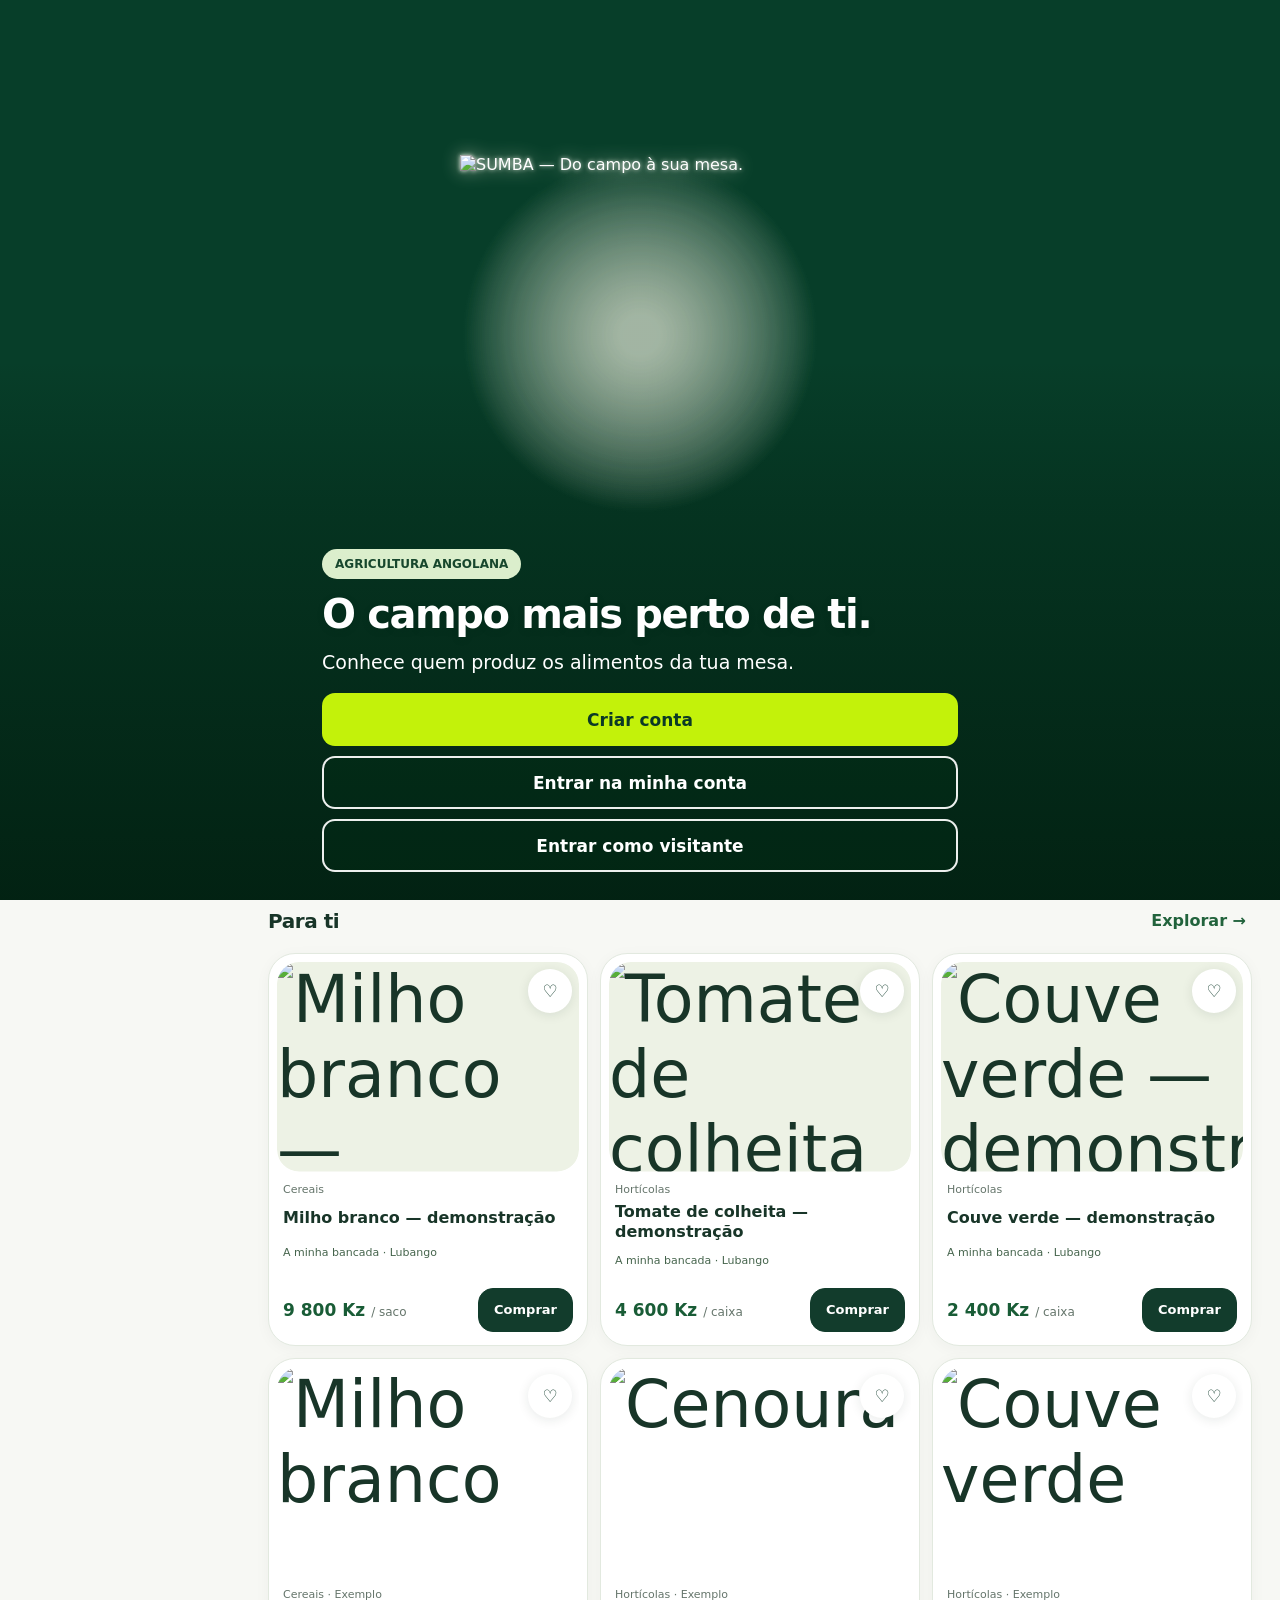
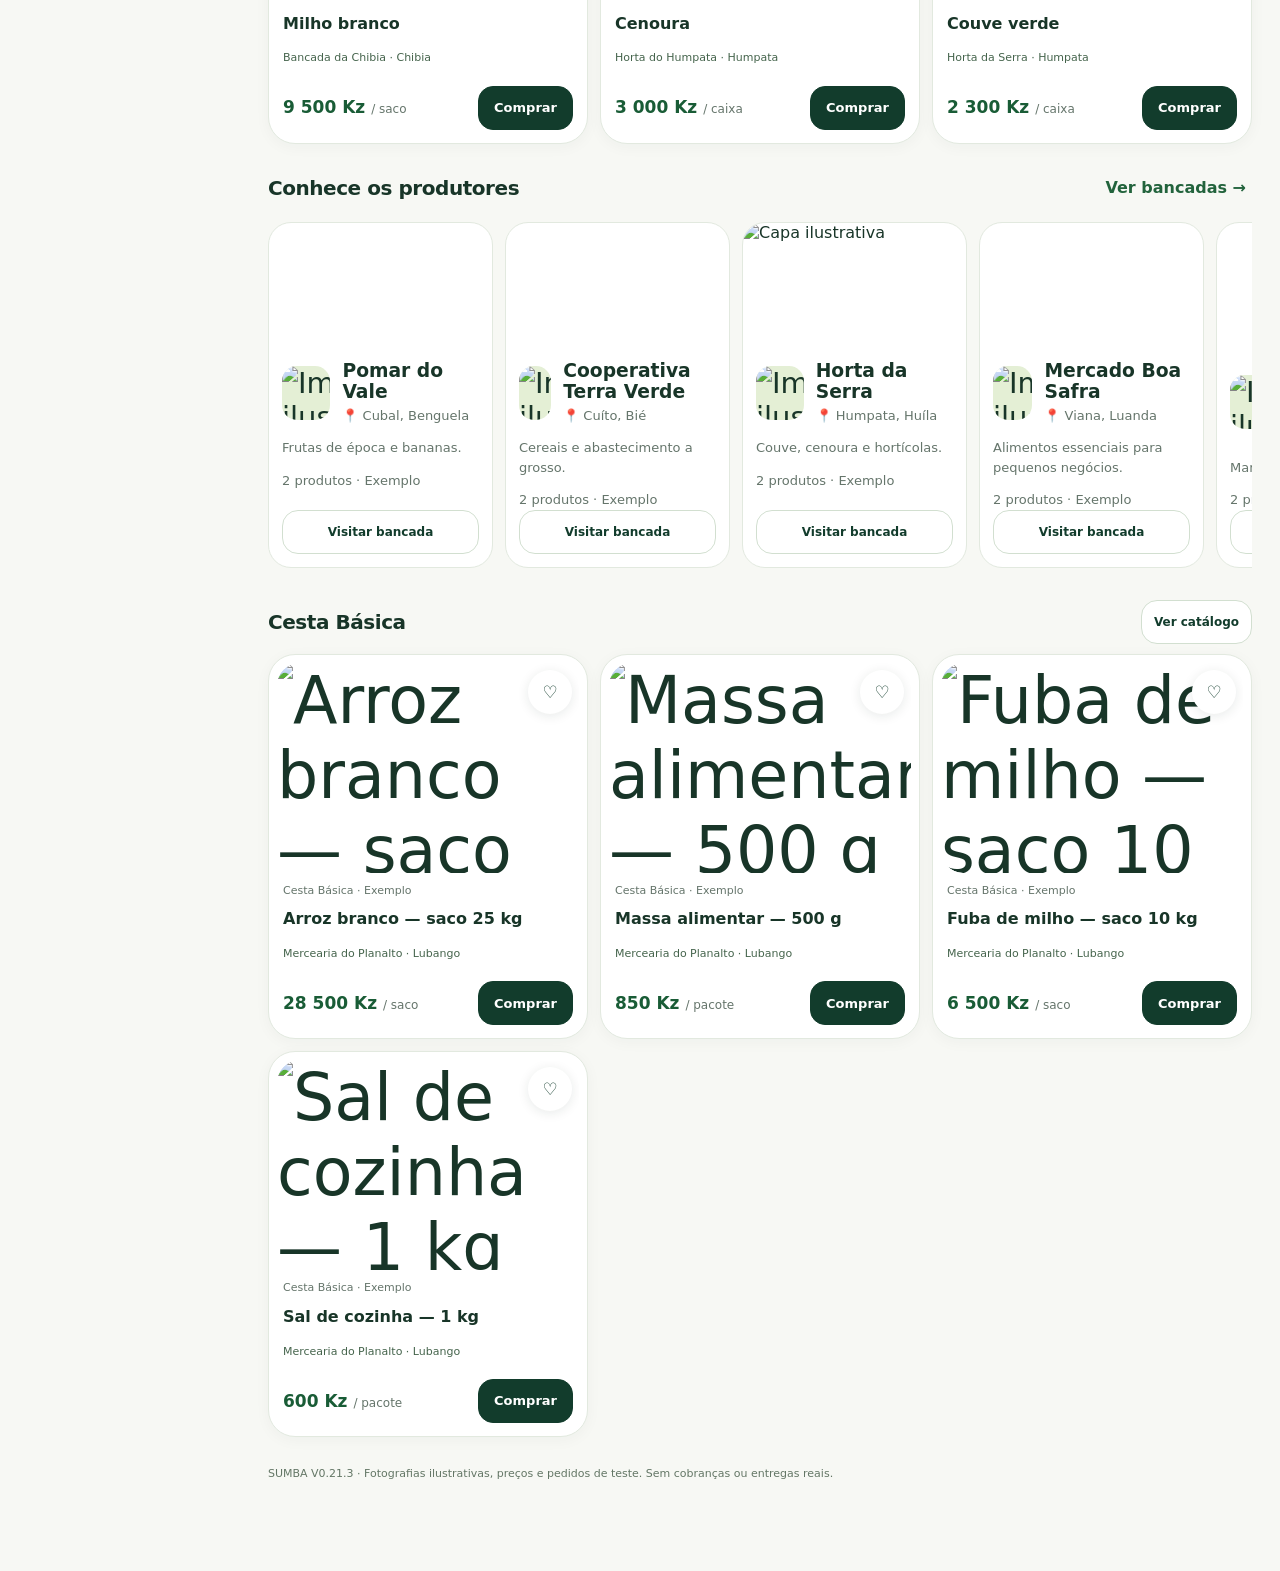
==== commit d12bfcf7: "Improve admin account directory and add persistent support inbox" ====
--- a/public/index.html
+++ b/public/index.html
@@ -688,6 +688,13 @@
 #auth .authframe.welcome-cover{width:100%;max-width:none;border-radius:0;margin:0;justify-items:center}
 #auth .welcome-cover .welcome-art{width:100%;grid-column:1;justify-self:center;position:relative;z-index:1}
 #auth .welcome-cover .authbody{width:min(100%,520px);box-sizing:border-box}
+</style><style>
+.sumba-chat-layout{display:grid;gap:1rem;align-items:start}
+.sumba-chat-layout>*{min-width:0}
+.sumba-chat-row{display:grid;width:100%;text-align:left;background:transparent;color:inherit;gap:.25rem;overflow-wrap:anywhere}
+.sumba-chat-row[aria-pressed=true]{outline:2px solid currentColor;outline-offset:-2px}
+.sumba-chat-history{max-height:52dvh;overflow:auto;padding:.5rem;overflow-wrap:anywhere}
+@media(min-width:850px){.sumba-chat-layout{grid-template-columns:minmax(14rem,1fr) minmax(0,2fr)}}
 </style></head><body>
 <div class="app"><aside class="sidebar"><div class="brand brand-lockup"><span class="brand-mark" aria-hidden="true"><img src="/assets/sumba-icon.svg" alt="" width="40" height="48" decoding="async"></span><span class="brand-words"><strong>SUMBA</strong><small>Do campo à sua mesa.</small></span></div><nav class="nav" id="nav"></nav><div class="sidefoot">🇦🇴 Mercado agrícola angolano<br>SUMBA · Do campo à sua mesa.</div></aside><div class="shell"><header class="top"><div class="brand mobilebrand brand-lockup"><span class="brand-mark" aria-hidden="true"><img src="/assets/sumba-icon.svg" alt="" width="40" height="48" decoding="async"></span><span class="brand-words"><strong>SUMBA</strong><small>Do campo à sua mesa.</small></span></div><div class="desktopheading"><strong>Mercado agrícola</strong><br><small id="topLabel"></small></div><div class="role" id="sumbaPreviewRole" hidden><label for="role" class="muted">Perfil</label><select id="role"><option value="buyer">Cliente</option><option value="producer">Produtor</option><option value="company">Empresa</option><option value="admin">Administrador demo</option><option value="courier">Entregador demo</option></select></div><button type="button" class="sumba-notification-link" id="sumbaNotificationLink" data-demo-notifications aria-label="Notificações SUMBA"><svg viewBox="0 0 24 24" aria-hidden="true" fill="none" stroke="currentColor" stroke-width="1.8" stroke-linejoin="round"><path d="M18 8a6 6 0 0 0-12 0c0 8-3 8-3 10h18c0-2-3-2-3-10zM10 21h4"/></svg><span id="sumbaNotificationAlert" class="sumba-notification-alert" hidden></span></button><button type="button" class="sumba-account-link" id="sumbaAccountLink" data-demo-login aria-label="Entrar ou criar conta de demonstração">Entrar</button></header><main class="content" id="view"></main></div></div><nav class="bottom" id="bottom"></nav><dialog class="dialog" id="dialog" aria-labelledby="dialogTitle"><div class="dialoghead"><h2 id="dialogTitle"></h2><button type="button" class="close" id="closeDialog" aria-label="Voltar" title="Voltar"><svg viewBox="0 0 24 24" aria-hidden="true" fill="none" stroke="currentColor" stroke-width="2" stroke-linecap="round" stroke-linejoin="round"><path d="m12 19-7-7 7-7M5 12h14"/></svg></button></div><div id="dialogBody"></div></dialog><div id="toast" class="toast hide" role="status"></div><button id="cartDock" class="cartdock" data-go="cart"></button><section id="auth" class="auth hide" aria-label="Entrada na SUMBA"></section><div id="coach" class="coach hide" role="dialog" aria-modal="true" aria-label="Tutorial guiado"></div><dialog id="zungaPicker" aria-labelledby="zpickerTitle"><div class="zpicker-handle" aria-hidden="true"></div><header class="zpicker-header"><div><h2 id="zpickerTitle">Selecionar</h2><small>Escolhe uma opção</small></div><button type="button" class="zpicker-close" id="zpickerClose" aria-label="Fechar seleção"><svg viewBox="0 0 24 24" aria-hidden="true" fill="none" stroke="currentColor" stroke-width="2" stroke-linecap="round"><path d="m6 6 12 12M18 6 6 18"/></svg></button></header><div id="zpickerSearchBox" class="zpicker-search hide"><svg viewBox="0 0 24 24" aria-hidden="true"><circle cx="10.5" cy="10.5" r="6.5"/><path d="m16 16 5 5"/></svg><input id="zpickerSearch" type="search" aria-label="Pesquisar opções" placeholder="Pesquisar..." autocomplete="off"></div><div class="zpicker-list" id="zpickerList" role="group" aria-label="Opções disponíveis"></div><footer class="zpicker-footer">SUMBA · Toca numa opção para confirmar</footer></dialog>
 <script>
@@ -953,7 +960,7 @@
 function placeCart(v){if(sumbaGuestBrowsing()){toast('Na demonstração não é possível concluir compras.');return false}if(!v16AllowOrder('buyer',cartSubtotal()-discount(),v.mode)){toast('Novas compras indisponíveis ou valor mínimo não atingido');return false}if(!cartValid())return false;if(!['pickup','delivery'].includes(v.mode)||!['A combinar','Manhã','Tarde'].includes(v.slot))return false;if(v.mode==='delivery'&&!address()){toast('Escolhe um endereço de entrega');return false}const rows=cartRows(),group=uid(),total=cartSubtotal(),disc=discount(),fees=deliveryShares(rows,v.mode,address());const oldOrders=db.orders.slice(),oldCart={...shop.cart},oldCoupon=shop.coupon,oldMode=shop.mode,oldSlot=shop.slot,stocks=rows.map(r=>[r.p,r.p.stock,JSON.stringify(r.p.lots||[])]);let allocated=0;rows.forEach((r,i)=>{const lineTotal=r.qty*unitPrice(r.p,r.qty),d=i===rows.length-1?disc-allocated:Math.floor(disc*lineTotal/total);allocated+=d;db.orders.unshift({id:uid(),group,product:r.id,stall:r.p.stall,name:r.p.name,qty:r.qty,unit:r.p.unit,total:lineTotal-d,unitPrice:unitPrice(r.p,r.qty),discount:d,deliveryEstimate:fees[r.id]||0,financeV16:v16Split(lineTotal-d,fees[r.id]||0,v16Settings()),commerceV13:true,stage:0,role:'buyer',date:Date.now(),demo:true,mode:v.mode,slot:v.slot,address:v.mode==='delivery'?{...address()}:null});if(db.products.includes(r.p))reserveOwn(r.p,db.orders[0])});if(!save()){db.orders=oldOrders;stocks.forEach(([p,n,l])=>{p.stock=n;p.lots=JSON.parse(l)});return false}shop.cart={};shop.coupon='';shop.mode=v.mode;shop.slot=v.slot;if(!saveShop()){db.orders=oldOrders;stocks.forEach(([p,n,l])=>{p.stock=n;p.lots=JSON.parse(l)});shop.cart=oldCart;shop.coupon=oldCoupon;shop.mode=oldMode;shop.slot=oldSlot;save();return false}lastPurchase=group;return true}
 function v5CustomerOrders(){const all=db.orders.filter(o=>o.role==='buyer'),items=all.filter(o=>orderFilter==='all'||(orderFilter==='active'?o.stage<4:o.stage===4));return heading('Os meus pedidos','Consulta o estado e o histórico das tuas compras.')+'<div class="chips">'+[['active','Em curso'],['history','Concluídos'],['all','Todos']].map(([k,t])=>'<button class="chip '+(orderFilter===k?'active':'')+'" data-shop="orderFilter" data-id="'+k+'">'+t+'</button>').join('')+'</div>'+(items.length?items.map(o=>'<article class="panel shoporder">'+orderList([o],false)+'<p class="muted">'+esc(o.mode==='delivery'?'Entrega a combinar':'Levantamento / a combinar')+(o.slot?' · '+esc(o.slot):'')+'</p><div class="actions"><button class="btn outline small" data-shop="reorder" data-id="'+esc(o.id)+'">Comprar novamente</button><button class="btn outline small" data-shop="support" data-id="'+esc(o.id)+'">Pedir ajuda</button></div></article>').join(''):empty('Sem pedidos nesta vista','As compras confirmadas aparecerão aqui.'))}
 function supportForm(id=''){const o=db.orders.find(x=>x.id===id&&x.role==='buyer');show('Central de ajuda','<form id="shopSupport" data-id="'+esc(o?.id||'')+'">'+(o?'<p class="muted">Pedido #'+esc(o.id.slice(-6).toUpperCase())+' · '+esc(o.name)+'</p>':'')+select('Motivo','kind',['Produto com problema','Pedido em atraso','Solicitar substituição','Solicitar reembolso','Outra questão'])+'<label class="field">Descreve a situação<textarea name="note" required rows="4" maxlength="500"></textarea></label><p class="muted">O pedido de apoio é um registo local, não é enviado e não gera reembolso.</p>'+submit('Guardar solicitação demo')+'</form>')}
-function v7CustomerProfile(){const name=account.name||'Visitante';return heading('A minha conta','Gere os teus dados e preferências.')+'<div class="panel"><div class="accounthead"><div class="accountavatar">'+esc(name.slice(0,1).toUpperCase())+'</div><div><h3>'+esc(name)+'</h3><div class="muted">'+esc(account.email||'Sem conta')+'</div></div></div></div><div class="panel shoplinks"><button class="line" data-go="orders">Os meus pedidos <span>›</span></button><button class="line" data-shop="favorites">Favoritos <span>›</span></button><button class="line" data-act="shopAddresses">Endereços guardados <span>›</span></button><button class="line" data-auth="editPrefs">Preferências <span>›</span></button><button class="line" data-shop="support">Central de ajuda <span>›</span></button><button class="line" data-shop="issues">As minhas solicitações ('+shop.issues.length+') <span>›</span></button><button class="line" data-auth="tutorial">Ver tutorial <span>›</span></button></div><div class="panel"><h3>Área de negócios</h3><p class="muted">Acesso provisório para testar os perfis que futuramente terão uma aplicação independente.</p><div class="actions"><button class="btn outline" data-shop="roleProducer">Produtor</button><button class="btn outline" data-shop="roleCompany">Empresa</button></div></div><div class="panel"><p class="muted">Ambiente de demonstração. Nenhuma conta real ou transação financeira.</p>'+authButton(account.signed?'Terminar sessão':'Entrar ou criar conta','logout','outline')+'<div class="actions">'+btn('Limpar dados locais','reset','','danger small')+'</div><p class="credit"><a href="/photo-credits.html" target="_blank" rel="noopener">Créditos e licenças das fotografias</a></p></div>'}
+function v7CustomerProfile(){const name=account.name||'Visitante';return heading('A minha conta','Gere os teus dados e preferências.')+'<div class="panel"><div class="accounthead"><div class="accountavatar">'+esc(name.slice(0,1).toUpperCase())+'</div><div><h3>'+esc(name)+'</h3><div class="muted">'+esc(account.email||'Sem conta')+'</div></div></div></div><div class="panel shoplinks"><button class="line" data-go="orders">Os meus pedidos <span>›</span></button><button class="line" data-shop="favorites">Favoritos <span>›</span></button><button class="line" data-act="shopAddresses">Endereços guardados <span>›</span></button><button class="line" data-auth="editPrefs">Preferências <span>›</span></button><button class="line" data-shop="support">Central de ajuda <span>›</span></button><button class="line" data-shop="issues">As minhas solicitações ('+shop.issues.length+') <span>›</span></button><button class="line" data-auth="tutorial">Ver tutorial <span>›</span></button></div><div class="panel"><h3>Área de negócios</h3><p class="muted">Acesso provisório para testar os perfis que futuramente terão uma aplicação independente.</p><div class="actions"><button class="btn outline" data-shop="roleProducer">Produtor</button><button class="btn outline" data-shop="roleCompany">Empresa</button></div></div><div class="panel"><p class="muted">Ambiente de demonstração. Nenhuma conta real ou transação financeira.</p>'+(account.signed?authButton('Terminar sessão','logout','outline'):'<button type="button" class="btn outline" data-sumba-account="login">Entrar ou criar conta</button>')+'<div class="actions">'+btn('Limpar dados locais','reset','','danger small')+'</div><p class="credit"><a href="/photo-credits.html" target="_blank" rel="noopener">Créditos e licenças das fotografias</a></p></div>'}
 const coachSteps=[{selector:'#query',title:'Procura os teus produtos',text:'Pesquisa por nome, município ou bancada.'},{selector:'.catphotos',title:'Escolhe uma categoria',text:'Encontra os alimentos de que precisas.'},{selector:'.shopcartbtn',title:'Adiciona ao carrinho',text:'Toca em Comprar e usa os botões + e − para escolher quantidades.'},{selector:'[data-go="cart"]',title:'Revê o carrinho',text:'Confirma produtos, endereços e preferências de entrega.'},{selector:'[data-go="orders"]',title:'Acompanha as compras',text:'Consulta os pedidos, o histórico e o apoio. Nesta versão são simulações.'}];
 document.addEventListener('click',e=>{const b=e.target.closest('[data-shop],[data-act="shopAddresses"],[data-act="customerCart"]');if(!b)return;const k=b.dataset.shop||b.dataset.act,id=b.dataset.id;if(role!=='buyer')return;if(k==='layout'){const next=id==='stacked'?'stacked':'blocks';if(shop.layout===next)return;shop.layout=next;saveShop();render();animateLayout();return}if(k==='checkoutBack'){checkoutStep=2;render();motion($('#view'));return}if(k==='purchaseDetails'){purchaseDetails(id);return}if(k==='purchaseAgain'){purchaseAgain(id);return}if(k==='plus'||k==='minus'||k==='remove'){if(k==='remove'){delete shop.cart[id];saveShop()}else if(!setCart(id,k==='plus'?1:-1))return;refreshBuyerQuantity(id);return}if(k==='customerCart'){close();navigate('cart');return}if(k==='shopAddresses'){addressList();return}if(k==='addAddress'||k==='editAddress'){addressForm(k==='editAddress'?id:'');return}if(k==='selectAddress'){shop.addressId=id;saveShop();close();render();return}if(k==='removeAddress'){if(confirm('Eliminar endereço local?')){shop.addresses=shop.addresses.filter(a=>a.id!==id);if(shop.addressId===id)shop.addressId='';saveShop();addressList();render()}return}if(k==='favorites'){resetMarket();onlySaved=true;navigate('market');return}if(k==='orderFilter'){orderFilter=id;render();return}if(k==='reorder'){const o=db.orders.find(x=>x.id===id&&x.role==='buyer'),p=o&&productOf(o.product);if(!p){toast('Produto já não disponível');return}if(setCart(p.id,o.qty))toast('Adicionado ao carrinho');render();return}if(k==='support'){supportForm(id);return}if(k==='issues'){show('As minhas solicitações',shop.issues.length?shop.issues.map(x=>'<div class="panel"><strong>'+esc(x.kind)+'</strong><p>'+esc(x.note)+'</p><p class="muted">Rascunho local · '+esc(new Date(x.date).toLocaleDateString('pt-AO'))+'</p></div>').join(''):empty('Sem solicitações','Os pedidos de apoio locais aparecem aqui.'));return}if(k==='applyCoupon'){const f=$('#shopCheckout'),v=formData(f);const c=sumbaCoupon(v.coupon,v16Settings().coupon);if(c&&(c!==v16Settings().coupon||v16Settings().couponPct===0)){toast('Cupão inválido');return}shop.coupon=c;saveShop();render();toast(c?'Cupão demo aplicado':'Cupão removido');return}if(k==='roleProducer'||k==='roleCompany'){const select=$('#role');select.value=k==='roleProducer'?'producer':'company';select.dispatchEvent(new Event('change',{bubbles:true}))}});
 document.addEventListener('change',e=>{if(e.target.id==='feedDescriptions'){shop.showDescriptions=e.target.checked;saveShop();render();animateLayout();return}if(e.target.closest('#shopCheckout')&&['mode','slot'].includes(e.target.name)){const v=formData($('#shopCheckout'));shop.mode=v.mode;shop.slot=v.slot;saveShop();if(e.target.name==='mode'){render();motion($('#view'))}}});
@@ -1115,7 +1122,7 @@
 function companyHome(){return '<div class="workspace-intro"><span class="muted">SUMBA NEGÓCIOS · EMPRESA</span><button class="btn outline small" data-go="subscription">'+esc(planOf('company').name)+'</button></div>'+v7CompanyHome()}
 function producerProfile(){return heading('Conta pessoal','Dados do responsável pela bancada.')+profilePanel()+v4ProducerProfile()+galleryManager()+section('Avaliações e termos','<div class="panel"><button class="btn outline" data-go="reviews">Avaliações recebidas</button><button class="btn outline" data-go="terms">Termos de utilização</button></div>')}
 function businessProfile(){return heading('Perfil empresarial','Identidade e configurações da organização.')+profilePanel()+companyProfile()+'<div class="panel"><button class="btn outline" data-biz="authLogout">Terminar sessão</button></div>'+section('Reputação e termos','<div class="panel"><button class="btn outline" data-go="reviews">Avaliações</button><button class="btn outline" data-go="terms">Termos de utilização</button></div>')}
-function legacyCustomerProfile(){return heading('A minha conta','Gere os teus dados e preferências.')+profilePanel()+section('Compras e preferências','<div class="panel shoplinks">'+profileLink('orders','Os meus pedidos','data-go="orders"')+profileLink('favorites','Favoritos','data-shop="favorites"')+profileLink('location','Endereços guardados','data-act="shopAddresses"')+profileLink('settings','Preferências','data-auth="editPrefs"')+profileLink('star','Minhas avaliações','data-studio="myReviews"')+profileLink('documents','Meus comprovativos','data-go="documents"')+'</div>')+section('Apoio e privacidade','<div class="panel shoplinks">'+profileLink('chat','Central de ajuda','data-shop="support"')+profileLink('documents','As minhas solicitações ('+shop.issues.length+')','data-shop="issues"')+profileLink('help','Tutoriais e ajuda','data-auth="tutorial"')+profileLink('shield','Termos de utilização','data-go="terms"')+'</div>')+section('Ambiente de teste','<div class="panel shoplinks">'+profileLink('switch','Alterar tipo de acesso','data-studio="switchProfile"')+profileLink('settings','Dados de demonstração','data-studio="demoData"')+'<a class="line profile-link" href="/real/">'+profileIcon('shield')+'<span>Autenticação real · preparação</span>'+profileIcon('chevron')+'</a>'+'<p class="opstext">Os outros perfis são demonstrações locais.</p></div>')+'<div class="panel"><div class="actions">'+authButton(account.signed?'Terminar sessão':'Entrar ou criar conta','logout','outline')+'</div><details class="profile-advanced"><summary>Opções avançadas</summary><p class="opstext">Apaga os dados de teste guardados neste dispositivo.</p>'+btn('Limpar dados locais','reset','','danger small')+'<p class="credit"><a href="/photo-credits.html" target="_blank" rel="noopener">Créditos e licenças das fotografias</a></p></details></div>'}
+function legacyCustomerProfile(){return heading('A minha conta','Gere os teus dados e preferências.')+profilePanel()+section('Compras e preferências','<div class="panel shoplinks">'+profileLink('orders','Os meus pedidos','data-go="orders"')+profileLink('favorites','Favoritos','data-shop="favorites"')+profileLink('location','Endereços guardados','data-act="shopAddresses"')+profileLink('settings','Preferências','data-auth="editPrefs"')+profileLink('star','Minhas avaliações','data-studio="myReviews"')+profileLink('documents','Meus comprovativos','data-go="documents"')+'</div>')+section('Apoio e privacidade','<div class="panel shoplinks">'+profileLink('chat','Central de ajuda','data-shop="support"')+profileLink('documents','As minhas solicitações ('+shop.issues.length+')','data-shop="issues"')+profileLink('help','Tutoriais e ajuda','data-auth="tutorial"')+profileLink('shield','Termos de utilização','data-go="terms"')+'</div>')+'<div class="panel shoplinks">'+profileLink('switch','Alterar tipo de acesso','data-studio="switchProfile"')+'</div>'+'<div class="panel"><div class="actions">'+authButton(account.signed?'Terminar sessão':'Entrar ou criar conta','logout','outline')+'</div><details class="profile-advanced"><summary>Opções avançadas</summary><p class="opstext">Apaga os dados de teste guardados neste dispositivo.</p>'+btn('Limpar dados locais','reset','','danger small')+'<p class="credit"><a href="/photo-credits.html" target="_blank" rel="noopener">Créditos e licenças das fotografias</a></p></details></div>'}
 
 
 function sumbaRoleSwitcher(){
@@ -1124,7 +1131,7 @@
  '<button class="btn outline" type="button" data-demo-role="'+id+'">'+name+'</button>').join('')+'</div></div></section>';
 }
 function customerProfile(){
- if(!sumbaPublicMode)return legacyCustomerProfile()+sumbaRoleSwitcher();
+ if(!sumbaPublicMode)return legacyCustomerProfile();
  const u=window.sumbaRealAccount;
  return heading('A minha conta','Consulta e gere o teu acesso à SUMBA.')+
  '<div class="panel"><h3>'+esc(u?.name||'Bem-vindo à SUMBA')+'</h3><p class="muted">'+
@@ -1234,8 +1241,8 @@
 function flagText(s,where){if(!offensive(s))return false;studio.flags.unshift({id:uid(),role,where,date:Date.now(),status:'review'});studio.flags=studio.flags.slice(0,150);saveStudio();toast('Revê a linguagem. O texto não foi publicado.');return true}
 const studioBtn=(t,k,id='',style='outline small')=>'<button type="button" class="btn '+style+'" data-studio="'+k+'" data-id="'+esc(id)+'">'+esc(t)+'</button>';
 function profileInfo(){const base=role==='buyer'?account:role==='producer'?producerAccount:role==='company'?{name:db.company.name,email:business.email,city:db.company.city,province:db.company.province}:{};const p={...base,...studio.profiles[role]};if(p.email)p.email=sumbaDemoEmail(p.email);return p}
-function profilePanel(){const p=profileInfo();return '<div class="panel account-summary">'+(role==='buyer'?'<button class="btn outline" data-sumba-account="login">Testar conta real</button>':'')+sumbaProfileBrand()+'<div class="accounthead">'+(imageSafe(p.photo)?'<img class="profile-photo" src="'+p.photo+'" alt="Foto de perfil">':'<div class="accountavatar">'+esc((p.name||roleNames[role]).slice(0,1).toUpperCase())+'</div>')+'<div><h3>'+esc(p.name||roleNames[role])+'</h3><p class="muted">'+esc(p.email||'Perfil de demonstração')+'</p>'+(p.bio?'<p class="opstext">'+esc(p.bio)+'</p>':'')+'</div></div><button class="btn outline profile-edit" data-studio="editProfile">'+profileIcon('edit')+' Editar perfil'+(role==='producer'?' pessoal':'')+'</button></div>'}
-function profileForm(){const p=profileInfo();show('Editar perfil','<form id="studioProfile">'+input('Nome','name',p.name||'','required maxlength="80"')+input('Email fictício (opcional)','email',p.email||'','type="email" maxlength="100"')+select('Província','province',provinces,p.province||'Huíla')+input('Município','city',p.city||'','maxlength="60"')+'<label class="field">Apresentação<textarea name="bio" maxlength="300" rows="3">'+esc(p.bio||'')+'</textarea></label><label class="field">Foto de perfil (JPG, PNG ou WebP, até 350 KB)<input type="file" name="photo" accept="image/jpeg,image/png,image/webp"></label><label class="checkbox"><input type="checkbox" name="removePhoto"> Remover fotografia atual</label>'+submit('Guardar perfil')+'</form>')}
+function profilePanel(){const p=profileInfo();return '<div class="panel account-summary">'+(role==='buyer'?'':sumbaProfileBrand())+'<div class="accounthead">'+(imageSafe(p.photo)?'<img class="profile-photo" src="'+p.photo+'" alt="Foto de perfil">':'<div class="accountavatar">'+esc((p.name||roleNames[role]).slice(0,1).toUpperCase())+'</div>')+'<div><h3>'+esc(p.name||roleNames[role])+'</h3>'+(p.email||role!=='buyer'?'<p class="muted">'+esc(p.email||'Perfil de demonstração')+'</p>':'')+(p.bio?'<p class="opstext">'+esc(p.bio)+'</p>':'')+'</div></div><button class="btn outline profile-edit" data-studio="editProfile">'+profileIcon('edit')+' Editar perfil'+(role==='producer'?' pessoal':'')+'</button></div>'}
+function profileForm(){const p=profileInfo();show('Editar perfil','<form id="studioProfile">'+input('Nome','name',p.name||'','required maxlength="80"')+input(role==='buyer'?'E-mail':'Email fictício (opcional)','email',p.email||'','type="email" maxlength="100"')+select('Província','province',provinces,p.province||'Huíla')+input('Município','city',p.city||'','maxlength="60"')+'<label class="field">Apresentação<textarea name="bio" maxlength="300" rows="3">'+esc(p.bio||'')+'</textarea></label><label class="field">Foto de perfil'+(role==='buyer'?'':' (JPG, PNG ou WebP, até 350 KB)')+'<input type="file" name="photo" accept="image/jpeg,image/png,image/webp"></label><label class="checkbox"><input type="checkbox" name="removePhoto"> Remover fotografia atual</label>'+submit('Guardar perfil')+'</form>')}
 function opsProfile(){return heading('O meu perfil','Conta de '+roleNames[role].toLowerCase())+profilePanel()+'<div class="panel"><button class="btn outline" data-go="terms">Termos de utilização</button>'+opBtn('Terminar sessão','opsLogout','','outline')+'</div>'}
 function formsPage(){const linked=['producer','admin'].includes(role)?section('Fichas geradas pelo armazém',stockMoves().filter(m=>m.v14).map(moveCard).join('')||empty('Sem movimentações','Regista uma movimentação no armazém.')):'';const rows=studio.forms.filter(f=>f.role===role||role==='admin');return heading('Fichas operacionais','Registos manuais de trabalho',studioBtn('+ Nova ficha','newForm','',''))+'<p class="opstext">As fichas manuais não alteram stock. As fichas geradas pelo armazém documentam movimentações já registadas.</p>'+linked+rows.map(f=>'<article class="bizcard"><h3>'+esc(f.kind)+'</h3><p>'+esc(f.product)+' · '+esc(f.qty)+' '+esc(f.unit)+'</p><p class="muted">'+esc(f.date)+' · '+esc(f.ref)+' · '+roleNames[f.role]+'</p><div class="actions">'+(f.role===role?studioBtn('Editar','editForm',f.id):'')+docButton('form',f.id)+studioBtn('Excel','formXlsx',f.id)+studioBtn('Word','formDocx',f.id)+'</div></article>').join('')+(rows.length?'':empty('Sem fichas','Cria uma ficha de acordo com a tua operação.'))}
 function operationalForm(id=''){if(!formKinds[role])return;const f=studio.forms.find(x=>x.id===id&&x.role===role)||{};show(id?'Editar ficha':'Nova ficha','<form id="studioForm" data-id="'+esc(id)+'">'+select('Tipo de ficha','kind',formKinds[role],f.kind)+input('Data','date',f.date||new Date().toISOString().slice(0,10),'type="date" required')+input('Referência / documento','ref',f.ref||'','maxlength="80" required')+input('Responsável','person',f.person||profileInfo().name||'','required maxlength="80"')+input('Produto ou carga','product',f.product||'','required maxlength="100"')+'<div class="formrow">'+input('Quantidade','qty',f.qty||'','type="number" min="0" step="any" max="1000000000" required')+select('Unidade','unit',['kg','saco','caixa','tonelada','unidade','pacote','embalagem','garrafa','litro'],f.unit)+'</div>'+input('Origem','origin',f.origin||'','maxlength="120"')+input('Destino / armazém','destination',f.destination||'','maxlength="120"')+'<label class="field">Observações / lote / estado<textarea name="note" rows="4" maxlength="600">'+esc(f.note||'')+'</textarea></label>'+submit('Guardar ficha')+'</form>')}
@@ -1243,13 +1250,49 @@
 function exportForm(id,format){const f=studio.forms.find(x=>x.id===id&&(x.role===role||role==='admin'));if(!f)return;const rows=[['SUMBA — '+f.kind],['Demonstração — sem validade fiscal'],['Referência',f.ref],['Data',f.date],['Responsável',f.person],['Produto',f.product],['Quantidade',f.qty],['Unidade',f.unit],['Origem',f.origin],['Destino',f.destination],['Observações',f.note]];fileDownload(v9ReportBlob(format,{title:f.kind,rows}),'SUMBA-ficha-'+f.id+'.'+format)}
 let activeChat='';
 function threads(){return Array.from(new Set(studio.messages.map(m=>m.thread).concat(studio.handoffs.map(h=>h.thread)))).filter(t=>role==='admin'||role==='producer'&&(t.endsWith(':mine')||t==='producer:support')||role==='buyer'&&t.startsWith('buyer:')||role==='company'&&t.startsWith('company:')||role==='courier'&&t==='courier:support')}
-function allowedThread(t){if(role==='admin')return threads().includes(t);if(role==='producer')return t.endsWith(':mine')&&/^(buyer|company):mine$/.test(t)||t==='producer:support';if(role==='courier')return t==='courier:support';return t.startsWith(role+':')&&(t.endsWith(':support')||allStalls().some(s=>t===role+':'+s.id))}
+function allowedThread(t){if(role==='admin')return threads().includes(t)||['buyer','producer','company','courier'].some(r=>t===r+':support');if(role==='producer')return t.endsWith(':mine')&&/^(buyer|company):mine$/.test(t)||t==='producer:support';if(role==='courier')return t==='courier:support';return t.startsWith(role+':')&&(t.endsWith(':support')||allStalls().some(s=>t===role+':'+s.id))}
 function threadName(t){const [r,s]=t.split(':');return role==='producer'&&s==='mine'?roleNames[r]+' local':role==='admin'?roleNames[r]+' · '+(allStalls().find(x=>x.id===s)?.name||'Apoio'):s==='support'?'Apoio SUMBA':allStalls().find(x=>x.id===s)?.name||'Conversa'}
 function openChat(s){const t=role==='buyer'||role==='company'?role+':'+s:s;if(!allowedThread(t))return;activeChat=t;close();navigate('chat')}
 function autoReply(text){const t=norm(text);if(/preco|stock|produto|catalogo/.test(t))return 'Consulta o catálogo da bancada para ver preços e disponibilidade. Os valores são demonstrativos.';if(/entrega|prazo|pedido|rastre/.test(t))return 'Consulta Pedidos para acompanhar o estado local. Não existe rastreamento ou prazo confirmado.';if(/pagamento|pagar|recibo/.test(t))return 'A SUMBA ainda não realiza pagamentos. Os comprovativos são apenas demonstrativos.';if(/ola|bom dia|boa tarde|boa noite/.test(t))return 'Olá! Posso orientar-te sobre catálogo, pedidos e comprovativos. Como posso ajudar?';return ''}
-function requestOperator(t){if(!studio.handoffs.some(h=>h.thread===t&&h.status==='waiting'))studio.handoffs.push({id:uid(),thread:t,status:'waiting',date:Date.now()})}
+function requestOperator(t){if(!studio.handoffs.some(h=>h.thread===t&&['waiting','assigned'].includes(h.status)))studio.handoffs.push({id:uid(),thread:t,status:'waiting',date:Date.now()})}
 function sendMessage(t,text){if(!allowedThread(t)||!text.trim()||text.length>800||flagText(text,'Mensagem'))return false;studio.messages.push({id:uid(),thread:t,from:role,text:text.trim(),date:Date.now()});if((['buyer','company','courier'].includes(role)||role==='producer'&&t==='producer:support')&&!studio.handoffs.some(h=>h.thread===t&&['waiting','assigned'].includes(h.status))){const reply=autoReply(text);if(reply)studio.messages.push({id:uid(),thread:t,from:'assistant',text:reply,date:Date.now()});else{requestOperator(t);studio.messages.push({id:uid(),thread:t,from:'assistant',text:'O pedido foi encaminhado para a fila local de operador. Ainda não existe atendimento entre dispositivos.',date:Date.now()})}}return saveStudio()}
-function chatPage(){const list=threads(),customer=['buyer','company'].includes(role),available=customer?[...allStalls().map(s=>role+':'+s.id),role+':support']:role==='courier'?['courier:support']:role==='producer'?['producer:support',...list]:list;const unique=[...new Set([...available,...list])];if(!allowedThread(activeChat)||!unique.includes(activeChat))activeChat=unique[0]||'';const messages=studio.messages.filter(m=>m.thread===activeChat),waiting=studio.handoffs.find(h=>h.thread===activeChat&&['waiting','assigned'].includes(h.status));return heading('Mensagens','Conversas locais e atendimento')+'<div class="notice">Assistente automático por regras (não IA real). Mensagens e fila de operador apenas neste dispositivo.</div><div class="panel"><label class="field">Conversa<select id="chatThread"><option value="">Seleciona uma conversa</option>'+unique.map(t=>'<option value="'+esc(t)+'" '+(t===activeChat?'selected':'')+'>'+esc(threadName(t))+'</option>').join('')+'</select></label></div>'+(activeChat?'<div class="panel"><h3>'+esc(threadName(activeChat))+'</h3>'+messages.map(m=>'<div class="chat-bubble '+(m.from===role?'mine':'')+'"><small>'+esc((m.from==='assistant'?'Assistente automático':roleNames[m.from]||m.from)+(m.seeded?' · Exemplo':''))+'</small>'+esc(m.text)+'</div>').join('')+(messages.length?'':'<p class="muted">Inicia uma conversa.</p>')+(waiting?'<p class="opsstatus">'+(waiting.status==='assigned'?'Operador local assumiu':'A aguardar operador local')+'</p>':'')+'<form id="studioMessage" class="chat-composer"><label class="field">Mensagem<textarea name="text" rows="2" maxlength="800" required placeholder="Escreve uma mensagem..."></textarea></label>'+submit('Enviar')+'</form><div class="actions">'+(customer||role==='courier'||role==='producer'?studioBtn('Pedir operador','handoff'):'')+(['producer','admin'].includes(role)&&waiting&&waiting.status==='waiting'?studioBtn('Assumir conversa','claim',waiting.id):'')+'</div></div>':empty('Sem conversas','As solicitações de clientes aparecem aqui.'))}
+function demoConversationList(){
+ return threads().filter(allowedThread).map(id=>{
+  const last=studio.messages.filter(m=>m.thread===id).at(-1);
+  const handoff=studio.handoffs.filter(h=>h.thread===id).at(-1);
+  return {id,last,date:Math.max(last?.date||0,handoff?.date||0)};
+ }).sort((a,b)=>b.date-a.date);
+}
+function chatPage(){
+ const recent=demoConversationList(),customer=['buyer','company'].includes(role);
+ const available=customer?[role+':support',...allStalls().map(s=>role+':'+s.id)]:role==='admin'?Object.keys(roleNames).filter(r=>r!=='admin').map(r=>r+':support'):[role+':support'];
+ const recentIds=new Set(recent.map(t=>t.id));
+ const row=(id,last)=>'<button type="button" class="line sumba-chat-row" data-sumba-thread="'+esc(id)+'" aria-pressed="'+(id===activeChat)+'"><strong>'+esc(threadName(id))+'</strong>'+(last?'<small>'+esc(last.text.slice(0,90))+' · '+esc(new Date(last.date).toLocaleString('pt-AO'))+'</small>':'')+'</button>';
+ const list='<div class="panel"><h3>Recentes</h3>'+(recent.length?recent.map(t=>row(t.id,t.last)).join(''):'<p class="muted">Ainda não há mensagens.</p>')+'<details><summary>Nova conversa</summary>'+available.filter(t=>!recentIds.has(t)&&allowedThread(t)).map(t=>row(t)).join('')+'</details></div>';
+ if(!allowedThread(activeChat))activeChat='';
+ const messages=studio.messages.filter(m=>m.thread===activeChat);
+ const waiting=studio.handoffs.find(h=>h.thread===activeChat&&['waiting','assigned'].includes(h.status));
+ const thread=activeChat?'<div class="panel"><h3>'+esc(threadName(activeChat))+'</h3><div class="sumba-chat-history" tabindex="0" aria-label="Histórico de mensagens">'+(messages.length?messages.map(m=>'<div class="chat-bubble '+(m.from===role?'mine':'')+'"><small>'+esc(roleNames[m.from]||(m.from==='assistant'?'Assistente':m.from))+' · '+esc(new Date(m.date).toLocaleString('pt-AO'))+'</small>'+esc(m.text)+'</div>').join(''):'<p class="muted">Inicia a conversa.</p>')+'</div><form id="studioMessage"><label class="field">Mensagem<textarea name="text" rows="2" maxlength="800" required></textarea></label>'+submit('Enviar')+'</form><div class="actions">'+(role!=='admin'&&!waiting?studioBtn('Pedir operador','handoff'):'')+(['producer','admin'].includes(role)&&waiting?.status==='waiting'?studioBtn('Assumir conversa','claim',waiting.id):'')+(waiting?.status==='assigned'?'<span class="opsstatus">Conversa assumida</span>':'')+'</div></div>':'';
+ return heading('Mensagens','Conversas neste dispositivo')+(role==='admin'?'<div class="actions"><button class="btn outline" data-sumba-broadcast="message">Mensagem global</button><button class="btn outline" data-sumba-broadcast="notice">Aviso global</button><a class="btn outline" href="'+SUMBA_AUTH_URL+'?view=services">Atendimento de contas reais</a></div>':'')+'<div class="sumba-chat-layout">'+list+thread+'</div>';
+}
+function scrollSumbaChat(){
+ const history=document.querySelector('.sumba-chat-history');
+ if(history)history.scrollTop=history.scrollHeight;
+}
+document.addEventListener('click',e=>{
+ const thread=e.target.closest('[data-sumba-thread]');
+ if(thread&&allowedThread(thread.dataset.sumbaThread)){activeChat=thread.dataset.sumbaThread;render();scrollSumbaChat();document.querySelector('.sumba-chat-history')?.focus();return}
+ const broadcast=e.target.closest('[data-sumba-broadcast]');
+ if(broadcast&&role==='admin')show(broadcast.dataset.sumbaBroadcast==='notice'?'Aviso global':'Mensagem global','<form id="sumbaDemoBroadcast" data-kind="'+esc(broadcast.dataset.sumbaBroadcast)+'">'+input('Assunto','subject','','required maxlength="140"')+'<label class="field">Mensagem<textarea name="message" required maxlength="800" rows="4"></textarea></label>'+submit('Publicar neste dispositivo')+'</form>');
+});
+document.addEventListener('submit',e=>{
+ if(e.target.id!=='sumbaDemoBroadcast'||role!=='admin')return;
+ e.preventDefault();
+ const data=new FormData(e.target),title=String(data.get('subject')||'').trim(),body=String(data.get('message')||'').trim();
+ if(!title||!body)return;
+ sumbaDemoEvent(e.target.dataset.kind==='notice'?'notice':'chat',title,body);
+ close();toast('Comunicação publicada neste dispositivo');
+});
 function v10ReviewAction(o){return o.stage===4&&['buyer','company'].includes(role)&&o.role===role?'<div class="panel"><p>Avaliar '+esc(o.name)+'</p>'+studioBtn(studio.reviews.some(r=>r.order===o.id&&r.from===role)?'Editar avaliação':'Avaliar fornecedor','review',o.id)+'</div>':''}
 function v10ReviewForm(id){const o=db.orders.find(x=>x.id===id&&x.role===role&&x.stage===4);if(!o||!['buyer','company'].includes(role))return;const r=studio.reviews.find(x=>x.order===id&&x.from===role)||{};show('Avaliar fornecedor','<form id="studioReview" data-id="'+esc(id)+'"><p>'+esc(o.name)+' · '+esc(allStalls().find(s=>s.id===o.stall)?.name||'Bancada')+'</p>'+select('Estrelas','stars',['5','4','3','2','1'],String(r.stars||5))+'<label class="field">Comentário<textarea name="comment" maxlength="600" rows="4" required>'+esc(r.comment||'')+'</textarea></label><p class="opstext">A avaliação ficará associada à encomenda concluída localmente. Testemunhos favoráveis podem ser públicos após aprovação; a distribuição integral fica na área profissional.</p>'+submit('Guardar avaliação')+'</form>')}
 function stars(n){return '<span class="review-stars" aria-label="'+n+' de 5 estrelas">'+('★'.repeat(n)+'☆'.repeat(5-n))+'</span>'}
@@ -1266,7 +1309,7 @@
 function customerStallPage(){const s=allStalls().find(x=>x.id===selectedStall);return v9StallPage()+(s?(['buyer','company'].includes(role)?'<div class="panel">'+studioBtn('Conversar com fornecedor','chatStall',s.id,'')+'</div>':'')+(s.id==='mine'&&(studio.gallery.length||studio.video)?section('Apresentação', '<div class="panel">'+galleryView()+'</div>'):'')+publicReviews(s.id):'')}
 document.addEventListener('change',e=>{if(e.target.id==='chatThread'){activeChat=e.target.value;render()}});
 document.addEventListener('click',e=>{const b=e.target.closest?.('[data-studio]');if(!b)return;const k=b.dataset.studio,id=b.dataset.id;if(k==='demoData'){demoDataDialog()}else if(k==='seedDemo'){seedDemo(true);close();render();toast('Dados de demonstração carregados')}else if(k==='removeDemo'){removeDemo();close();render();toast('Dados de exemplo removidos')}else if(k==='switchProfile'&&role==='buyer'){show('Alterar tipo de acesso','<p class="muted">Escolhe o ambiente de demonstração.</p>'+roleLinks())}else if(k==='reviewStall')stallReviewForm(id);else if(k==='reviewGroup')reviewGroup(id);else if(k==='myReviews'){show('Minhas avaliações',studio.reviews.filter(r=>r.from==='buyer').map(r=>'<div class="bizcard">'+stars(r.stars)+'<p>'+esc(r.comment)+'</p><p class="muted">'+esc(roleNames[r.targetRole||'producer'])+' · '+esc(r.status)+'</p></div>').join('')||empty('Sem avaliações','Avalia uma encomenda concluída.'))}else if(k==='editProfile')profileForm();else if(k==='newForm'&&role!=='buyer')operationalForm();else if(k==='editForm'&&role!=='buyer')operationalForm(id);else if(k==='formXlsx')exportForm(id,'xlsx');else if(k==='formDocx')exportForm(id,'docx');else if(k==='chatStall')openChat(id);else if(k==='handoff'&&allowedThread(activeChat)){requestOperator(activeChat);saveStudio();render()}else if(k==='claim'&&['producer','admin'].includes(role)){const r=studio.handoffs.find(h=>h.id===id&&h.status==='waiting'&&allowedThread(h.thread));if(r){r.status='assigned';saveStudio();render()}}else if(k==='review')reviewForm(id);else if(['approveReview','hideReview','reportReview'].includes(k)){const r=studio.reviews.find(x=>x.id===id);if(r&&(role==='admin'||k==='reportReview'&&reviewVisible(r))){r.status=k==='approveReview'?'approved':k==='hideReview'?'hidden':'review';saveStudio();render()}}else if(k==='flagDone'&&role==='admin'){const f=studio.flags.find(x=>x.id===id);if(f){f.status='reviewed';saveStudio();render()}}});
-document.addEventListener('submit',async e=>{const f=e.target;if(!['studioProfile','studioForm','studioMessage','studioReview','studioGallery'].includes(f.id))return;e.preventDefault();const v=formData(f);if(f.id==='studioMessage'){if(sendMessage(activeChat,v.text||''))render();return}if(f.id==='studioReview'){saveReview(f,v);return}if(f.id==='studioForm'){if(!formKinds[role]?.includes(v.kind)||!v.ref.trim()||!v.person.trim()||!v.product.trim()||!v.date||!Number.isFinite(Number(v.qty))||Number(v.qty)<0||flagText([v.product,v.note,v.person].join(' '),'Ficha'))return;const old=studio.forms.find(x=>x.id===f.dataset.id&&x.role===role),item={id:old?.id||uid(),role,kind:v.kind,date:v.date,ref:v.ref.trim(),person:v.person.trim(),product:v.product.trim(),qty:Number(v.qty),unit:v.unit,origin:v.origin.trim(),destination:v.destination.trim(),note:v.note.trim()};studio.forms=[item,...studio.forms.filter(x=>x.id!==item.id)];if(saveStudio()){close();render();operationDone('Ficha guardada','form',item.id)}return}if(f.id==='studioProfile'){if(!v.name.trim()||v.email&&!v.email.toLowerCase().endsWith('.test')||flagText(v.name+' '+v.bio,'Perfil')){toast('Usa um nome adequado e email fictício .test');return}try{if(v.photo?.size>350*1024)throw Error('Fotografia acima de 350 KB');const photo=await readPhoto(v.photo),old=profileInfo(),p={name:v.name.trim(),email:v.email.trim(),province:v.province,city:v.city.trim(),bio:v.bio.trim(),photo:v.removePhoto?'':photo||old.photo||''};studio.profiles[role]=p;if(!saveStudio())return;if(role==='buyer'){account={...account,name:p.name,email:p.email||account.email,province:p.province,city:p.city};saveAccount()}else if(role==='producer'){producerAccount={...producerAccount,name:p.name,email:p.email||producerAccount.email};saveProducer()}else if(role==='company'){db.company={...db.company,name:p.name,province:p.province,city:p.city};business.email=p.email||business.email;save();saveBusiness()}close();render();toast('Perfil atualizado')}catch(x){toast(x.message)}return}if(f.id==='studioGallery'&&role==='producer'){try{const photos=Array.from(f.querySelector('[name="photos"]').files),previous=v.clearPhotos?[]:studio.gallery;if(previous.length+photos.length>4||photos.some(p=>p.size>350*1024))throw Error('Máximo de quatro fotografias, 350 KB cada');const next=previous.concat(await Promise.all(photos.map(readPhoto)));if(v.video?.size){if(v.video.size>15*1024*1024||!['video/mp4','video/webm'].includes(v.video.type))throw Error('Escolhe MP4/WebM até 15 MB');await mediaWrite(v.video);studio.video=v.video.name}else if(v.clearVideo){await mediaWrite(null);studio.video=''}studio.gallery=next;if(saveStudio()){render();toast('Galeria guardada')}}catch(x){toast(x.message)}}});
+document.addEventListener('submit',async e=>{const f=e.target;if(!['studioProfile','studioForm','studioMessage','studioReview','studioGallery'].includes(f.id))return;e.preventDefault();const v=formData(f);if(f.id==='studioMessage'){if(sendMessage(activeChat,v.text||'')){render();scrollSumbaChat();}return}if(f.id==='studioReview'){saveReview(f,v);return}if(f.id==='studioForm'){if(!formKinds[role]?.includes(v.kind)||!v.ref.trim()||!v.person.trim()||!v.product.trim()||!v.date||!Number.isFinite(Number(v.qty))||Number(v.qty)<0||flagText([v.product,v.note,v.person].join(' '),'Ficha'))return;const old=studio.forms.find(x=>x.id===f.dataset.id&&x.role===role),item={id:old?.id||uid(),role,kind:v.kind,date:v.date,ref:v.ref.trim(),person:v.person.trim(),product:v.product.trim(),qty:Number(v.qty),unit:v.unit,origin:v.origin.trim(),destination:v.destination.trim(),note:v.note.trim()};studio.forms=[item,...studio.forms.filter(x=>x.id!==item.id)];if(saveStudio()){close();render();operationDone('Ficha guardada','form',item.id)}return}if(f.id==='studioProfile'){if(!v.name.trim()||(role!=='buyer'&&v.email&&!v.email.toLowerCase().endsWith('.test'))||flagText(v.name+' '+v.bio,'Perfil')){toast(role==='buyer'?'Indica um nome válido.':'Usa um nome adequado e email fictício .test');return}try{if(role!=='buyer'&&v.photo?.size>350*1024)throw Error('Fotografia acima de 350 KB');const photo=await readPhoto(v.photo),old=profileInfo(),p={name:v.name.trim(),email:v.email.trim(),province:v.province,city:v.city.trim(),bio:v.bio.trim(),photo:v.removePhoto?'':photo||old.photo||''};studio.profiles[role]=p;if(!saveStudio())return;if(role==='buyer'){account={...account,name:p.name,email:p.email||account.email,province:p.province,city:p.city};saveAccount()}else if(role==='producer'){producerAccount={...producerAccount,name:p.name,email:p.email||producerAccount.email};saveProducer()}else if(role==='company'){db.company={...db.company,name:p.name,province:p.province,city:p.city};business.email=p.email||business.email;save();saveBusiness()}close();render();toast('Perfil atualizado')}catch(x){toast(x.message)}return}if(f.id==='studioGallery'&&role==='producer'){try{const photos=Array.from(f.querySelector('[name="photos"]').files),previous=v.clearPhotos?[]:studio.gallery;if(previous.length+photos.length>4||photos.some(p=>p.size>350*1024))throw Error('Máximo de quatro fotografias, 350 KB cada');const next=previous.concat(await Promise.all(photos.map(readPhoto)));if(v.video?.size){if(v.video.size>15*1024*1024||!['video/mp4','video/webm'].includes(v.video.type))throw Error('Escolhe MP4/WebM até 15 MB');await mediaWrite(v.video);studio.video=v.video.name}else if(v.clearVideo){await mediaWrite(null);studio.video=''}studio.gallery=next;if(saveStudio()){render();toast('Galeria guardada')}}catch(x){toast(x.message)}}});
 document.addEventListener('submit',e=>{const f=e.target;if(!['productForm','stallForm','companyForm','businessQuote','businessResponse','opsAd','demoRegister','producerRegister','producerSetup','businessAuthForm'].includes(f.id))return;const fields=Array.from(f.querySelectorAll('textarea,input[type="text"],input:not([type])')).map(n=>n.value).join(' ');if(flagText(fields,'Formulário '+f.id)){e.preventDefault();e.stopImmediatePropagation()}},true);
 
 
@@ -1558,7 +1601,7 @@
    return heading('Centro de controlo','SUMBA · Administração geral · V0.16')+'<div class="opshero"><h2>Comando da plataforma</h2><p class="muted">Administração transversal do protótipo. Todas as operações são locais e demonstrativas.</p></div><div class="metrics">'+metric('Valor entregue',money(gross),'Volume simulado, não receita')+metric('Produtos',rawProducts().length,'Catálogo total')+metric('Pedidos ativos',db.orders.filter(o=>o.stage<4).length,'Fluxo de encomendas')+metric('Entidades suspensas',c.suspended.length,'Controlo local')+'</div><div class="z16-admin-grid">'+[
     ['Parâmetros gerais','Compras, regras, cupões, inventário e tarifas','settings'],
     ['Identidade visual','Cores, cantos, animações e comunicação','visual'],
-    ['Utilizadores e bancadas','Verificação e suspensão demonstrativa','entities'],
+    ['Utilizadores e bancadas','Contas locais e ações de gestão','entities'],
     ['Produtos e preços','Catálogo completo, visibilidade e edição','catalog'],
     ['Pedidos e fluxo','Pesquisar, avançar ou cancelar pedidos','orders'],
     ['Inventário e armazéns','Stock, lotes, reservas, movimentos','stock'],
@@ -1572,9 +1615,38 @@
  function settings(){
    const s=v16Settings();show('Parâmetros gerais','<form id="v16Settings"><h3>Disponibilidade de funcionalidades</h3>'+check('Aceitar novos pedidos','buy',s.buy)+check('Compras e cotações empresariais','b2b',s.b2b)+check('Novos pedidos com entrega','delivery',s.delivery)+check('Publicação e edição de produtos pelo fornecedor','publish',s.publish)+'<p class="muted">Estas opções não anulam encomendas existentes.</p><h3>Comércio</h3>'+num('Valor mínimo dos produtos por pedido (Kz)','minOrder',s.minOrder,0,100000000)+input('Código de cupão','coupon',s.coupon,'required maxlength="24"')+num('Desconto do cupão (%)','couponPct',s.couponPct,0,100)+'<h3>Logística por bancada</h3>'+num('Mesmo município (Kz)','localFee',s.localFee,0,100000000)+num('Outro município da província (Kz)','provinceFee',s.provinceFee,0,100000000)+num('Outra província (Kz)','nationalFee',s.nationalFee,0,100000000)+'<h3>Inventário</h3>'+num('Alerta de stock baixo (unidades)','lowStock',s.lowStock,0,1000000)+num('Alerta de validade (dias)','expiryDays',s.expiryDays,0,365)+reason()+submit('Guardar parâmetros')+'</form>');
  }
+ let entityType='all',entityOrder='name';
+ function entityRows(){
+  const local=[
+   {...account,id:'role:buyer',type:'Cliente',scope:'buyer',name:account.name||'Cliente local'},
+   {...producerAccount,id:'role:producer',type:'Fornecedor',scope:'producer',name:producerAccount.name||db.stall.name},
+   {...db.company,id:'role:company',type:'Empresa',scope:'company',email:business.email,name:db.company.name||'Empresa local'}
+  ];
+  return [...local,...demoPeople.map((p,i)=>({...p,id:'person:'+i,type:p.role})),...rawStalls().map(p=>({...p,id:'stall:'+p.id,type:'Bancada'}))];
+ }
+ function entityTime(row){return new Date(row.createdAt||row.created_at||0).getTime()||0;}
  function entities(){
- const rows=[{id:'role:buyer',name:account.name||'Cliente local',kind:'Cliente local'},{id:'role:producer',name:db.stall.name,kind:'Conta de fornecedor local'},{id:'role:company',name:db.company.name||'Empresa local',kind:'Empresa local'},...rawStalls().map(s=>({id:'stall:'+s.id,name:s.name,kind:'Bancada · '+s.city})),...demoPeople.map((p,i)=>({id:'person:'+i,name:p.name,kind:p.role+' · '+p.city+' (fictício)'}))].filter(x=>(x.name+' '+x.kind).toLowerCase().includes(entityQ.toLowerCase()));
- show('Utilizadores e bancadas','<p class="muted">Suspensões de contas locais bloqueiam novas compras ou publicação; bancadas suspensas perdem visibilidade. Verificação é uma etiqueta demo, não KYC.</p><form id="v16EntitySearch">'+input('Pesquisar','q',entityQ,'maxlength="100"')+submit('Pesquisar')+'</form>'+v17Sections.table('entities',['Nome','Tipo','Verificação','Estado',''],rows.map(x=>({sort:[x.name,x.kind,c.verified.includes(x.id)?1:0,c.suspended.includes(x.id)?1:0],cells:['<strong>'+esc(x.name)+'</strong>',esc(x.kind),c.verified.includes(x.id)?'Verificado demo':'Não verificado',c.suspended.includes(x.id)?'Suspenso':'Ativo','<div class="actions">'+b(c.verified.includes(x.id)?'Retirar verificação':'Verificar','verify',x.id)+b(c.suspended.includes(x.id)?'Reativar':'Suspender','suspend',x.id)+'</div>']}))));
+  const all=entityRows(),types=[...new Set(all.map(r=>r.type))].sort();
+  const rows=all.filter(x=>(entityType==='all'||x.type===entityType)&&norm([x.name,x.type,x.city].join(' ')).includes(norm(entityQ)));
+  rows.sort((a,d)=>{
+   const byName=a.name.localeCompare(d.name,'pt');
+   if(entityOrder==='reverse')return -byName;
+   if(entityOrder==='name')return byName;
+   const first=entityTime(a),second=entityTime(d);
+   if(!first||!second)return Number(!first)-Number(!second)||byName;
+   return (entityOrder==='oldest'?first-second:second-first)||byName;
+  });
+  const options=(items,value)=>items.map(([key,label])=>'<option value="'+esc(key)+'" '+(key===value?'selected':'')+'>'+esc(label)+'</option>').join('');
+  show('Utilizadores e bancadas','<form id="v16EntitySearch">'+input('Pesquisar','q',entityQ,'maxlength="100"')+'<label class="field">Tipo de conta<select name="type">'+options([['all','Todos'],...types.map(t=>[t,t])],entityType)+'</select></label><label class="field">Ordenar por<select name="order">'+options([['name','Nome A–Z'],['reverse','Nome Z–A'],['newest','Criação mais recente'],['oldest','Criação mais antiga']],entityOrder)+'</select></label>'+submit('Aplicar filtros')+'</form>'+v17Sections.table('entities',['Nome','Tipo','Estado'],rows.map(x=>({sort:[x.name,x.type,c.suspended.includes(x.id)?1:0],cells:[b(x.name,'entityDetail',x.id),esc(x.type),c.suspended.includes(x.id)?'Suspenso':'Ativo']}))));
+ }
+ function entityDetail(id){
+  const x=entityRows().find(row=>row.id===id);
+  if(!x)return;
+  const values=[['Tipo',x.type],['E-mail',x.email],['Telefone',x.phone],['Localização',[x.city,x.province].filter(Boolean).join(', ')],['Criação',entityTime(x)?new Date(entityTime(x)).toLocaleString('pt-AO'):'Sem registo'],['Estado',c.suspended.includes(id)?'Suspenso':'Ativo']];
+  const matches=t=>x.scope?(x.scope==='producer'?t.endsWith(':mine')||t==='producer:support':t.startsWith(x.scope+':')):id.startsWith('stall:')&&t.endsWith(':'+id.slice(6));
+  const conversations=demoConversationList().filter(t=>matches(t.id));
+  const events=x.scope?[...ops.audit.filter(a=>a.role===x.scope).map(a=>({date:a.date,title:a.action})),...db.orders.filter(o=>o.role===x.scope).map(o=>({date:o.date,title:'Pedido #'+o.id})),...studio.messages.filter(m=>matches(m.thread)&&m.from===x.scope).map(m=>({date:m.date,title:'Mensagem em '+threadName(m.thread)}))].sort((a,d)=>d.date-a.date):[];
+  show(x.name,'<div class="panel">'+values.filter(pair=>pair[1]).map(pair=>field(...pair)).join('')+'</div><h3>Atividade registada</h3><div class="sumba-chat-history" tabindex="0">'+(events.map(a=>field(a.title,new Date(a.date).toLocaleString('pt-AO'))).join('')||'<p>Sem atividade associada.</p>')+'</div><h3>Conversas</h3><div class="actions">'+(conversations.map(t=>b(threadName(t.id),'entityChat',t.id)).join('')||'<p>Sem conversas associadas.</p>')+'</div><div class="actions">'+(x.scope?b('Enviar mensagem','entityChat',x.scope+':support'):'')+b(c.suspended.includes(id)?'Reativar':'Suspender','suspend',id)+'</div>');
  }
  function catalog(){
  const rows=rawProducts().filter(p=>(p.name+' '+p.cat+' '+(rawStalls().find(s=>s.id===p.stall)?.name||'')).toLowerCase().includes(catalogQ.toLowerCase()));
@@ -1610,6 +1682,8 @@
  document.addEventListener('click',e=>{
    const x=e.target.closest?.('[data-v16]');if(!x||!admin())return;const k=x.dataset.v16,id=x.dataset.id;
    const pages={visual,settings,entities,catalog,stock,orders,finance,system};if(pages[k]){close();navigate('adm-'+k);return}
+   if(k==='entityDetail')return entityDetail(id);
+   if(k==='entityChat'&&allowedThread(id)){activeChat=id;close();navigate('chat');scrollSumbaChat();return}
    if(k==='product')return product(id);
    if(k==='financeFilter'&&['all','delivered','open','settled','cancelled'].includes(id)){financialFilter=id;return finance()}
    if(k==='order'){const o=db.orders.find(o=>o.id===id);if(o)show('Pedido #'+o.id,'<div class="panel">'+field('Produto',o.name)+field('Estado',stages[o.stage])+field('Quantidade',o.qty+' '+o.unit)+field('Total',money(o.total))+field('Fornecedor',rawStalls().find(s=>s.id===o.stall)?.name||'Bancada')+field('Recebimento',o.mode||'pickup')+field('Criado',date(o.date))+(o.cancelReason?field('Motivo de cancelamento',o.cancelReason):'')+'</div>'+b('Voltar à gestão','orders'));return}
@@ -1623,7 +1697,7 @@
    const f=e.target,k=f.id;if(!['v16Visual','v16Settings','v16Finance','v16CatalogSearch','v16EntitySearch','v16OrderSearch','v16Reason','v16Product','v16Stock'].includes(k))return;e.preventDefault();if(!admin())return;
    const v=formData(f),id=f.dataset.id;
    if(k==='v16CatalogSearch'){catalogQ=String(v.q||'').slice(0,100);return catalog()}
-   if(k==='v16EntitySearch'){entityQ=String(v.q||'').slice(0,100);return entities()}
+   if(k==='v16EntitySearch'){entityQ=String(v.q||'').slice(0,100);entityType=v.type||'all';entityOrder=v.order||'name';return entities()}
    if(k==='v16OrderSearch'){orderQ=String(v.q||'').slice(0,100);orderStage=['all','0','1','2','3','4','5'].includes(v.stage)?v.stage:'all';return orders()}
    const why=String(v.reason||'').trim();if(!why||why.length>300)return toast('Indica o motivo');
    if(['v16Visual','v16Settings','v16Finance'].includes(k)){
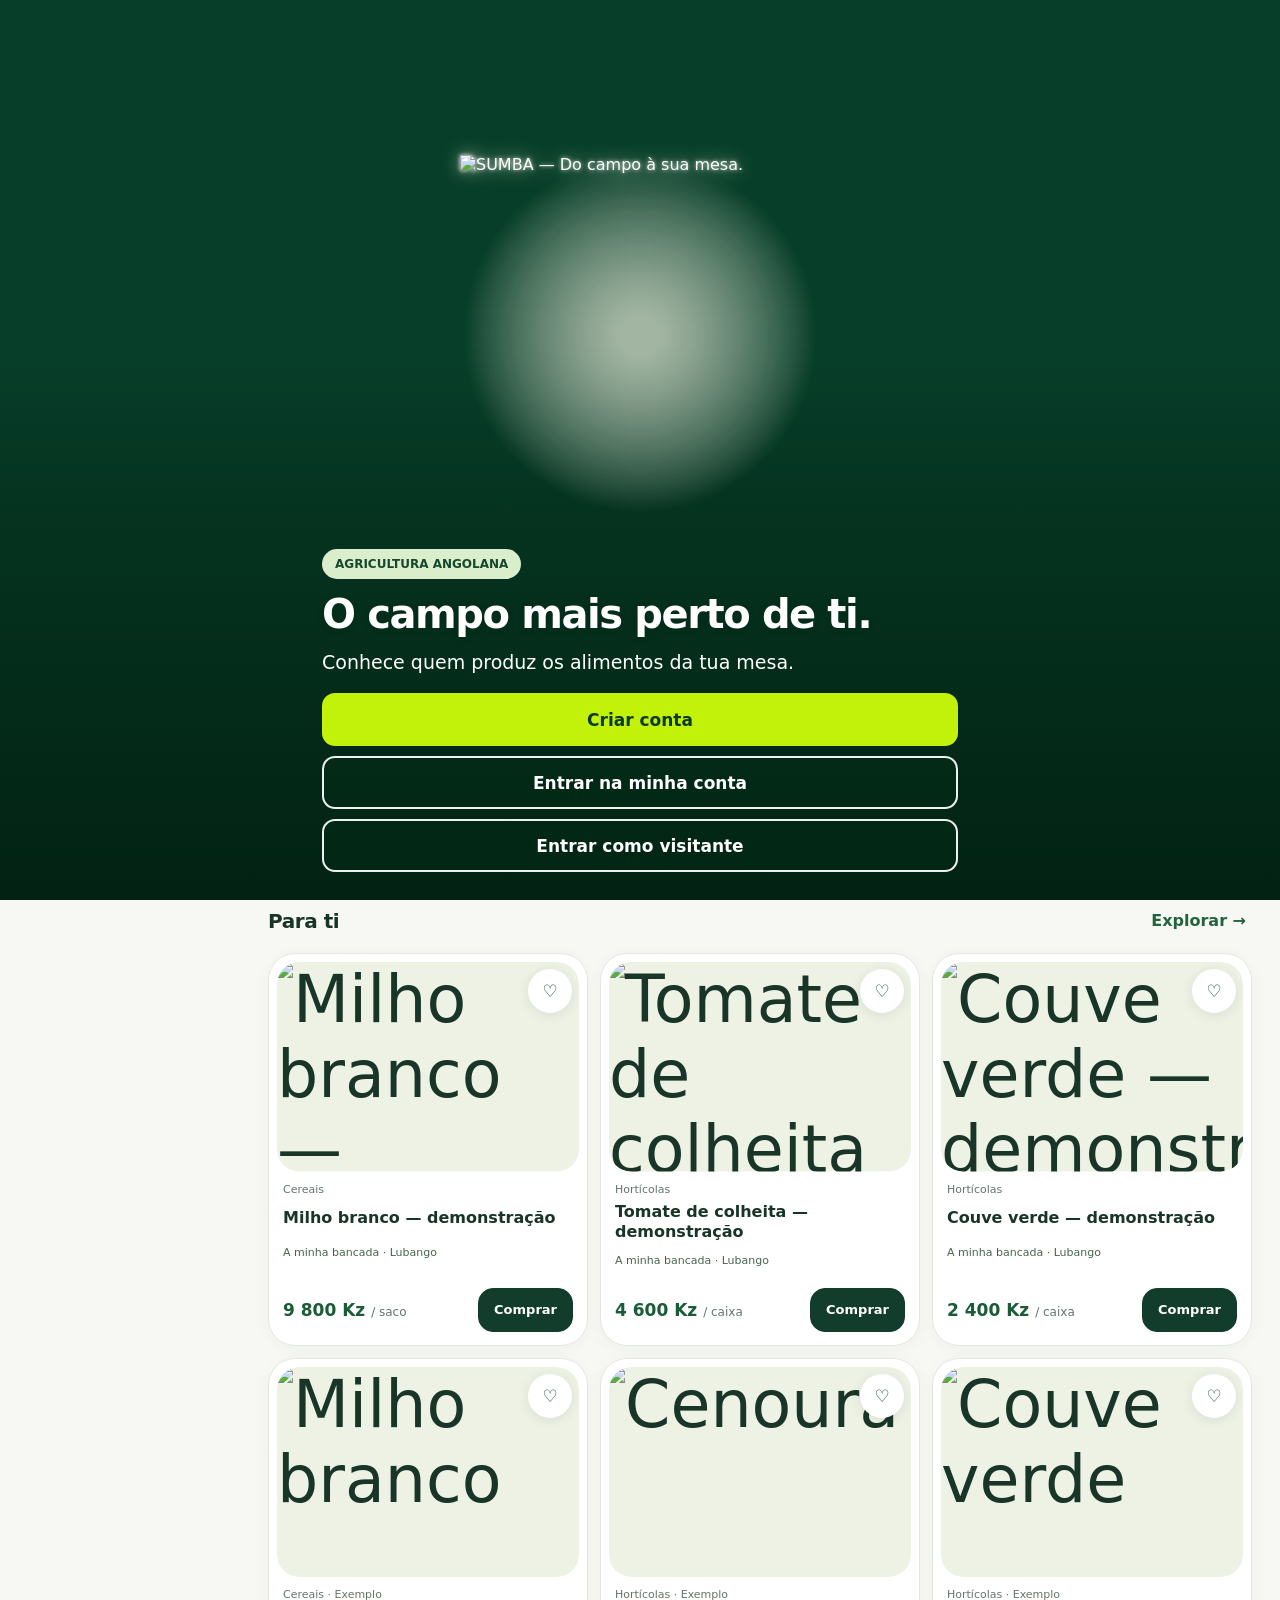
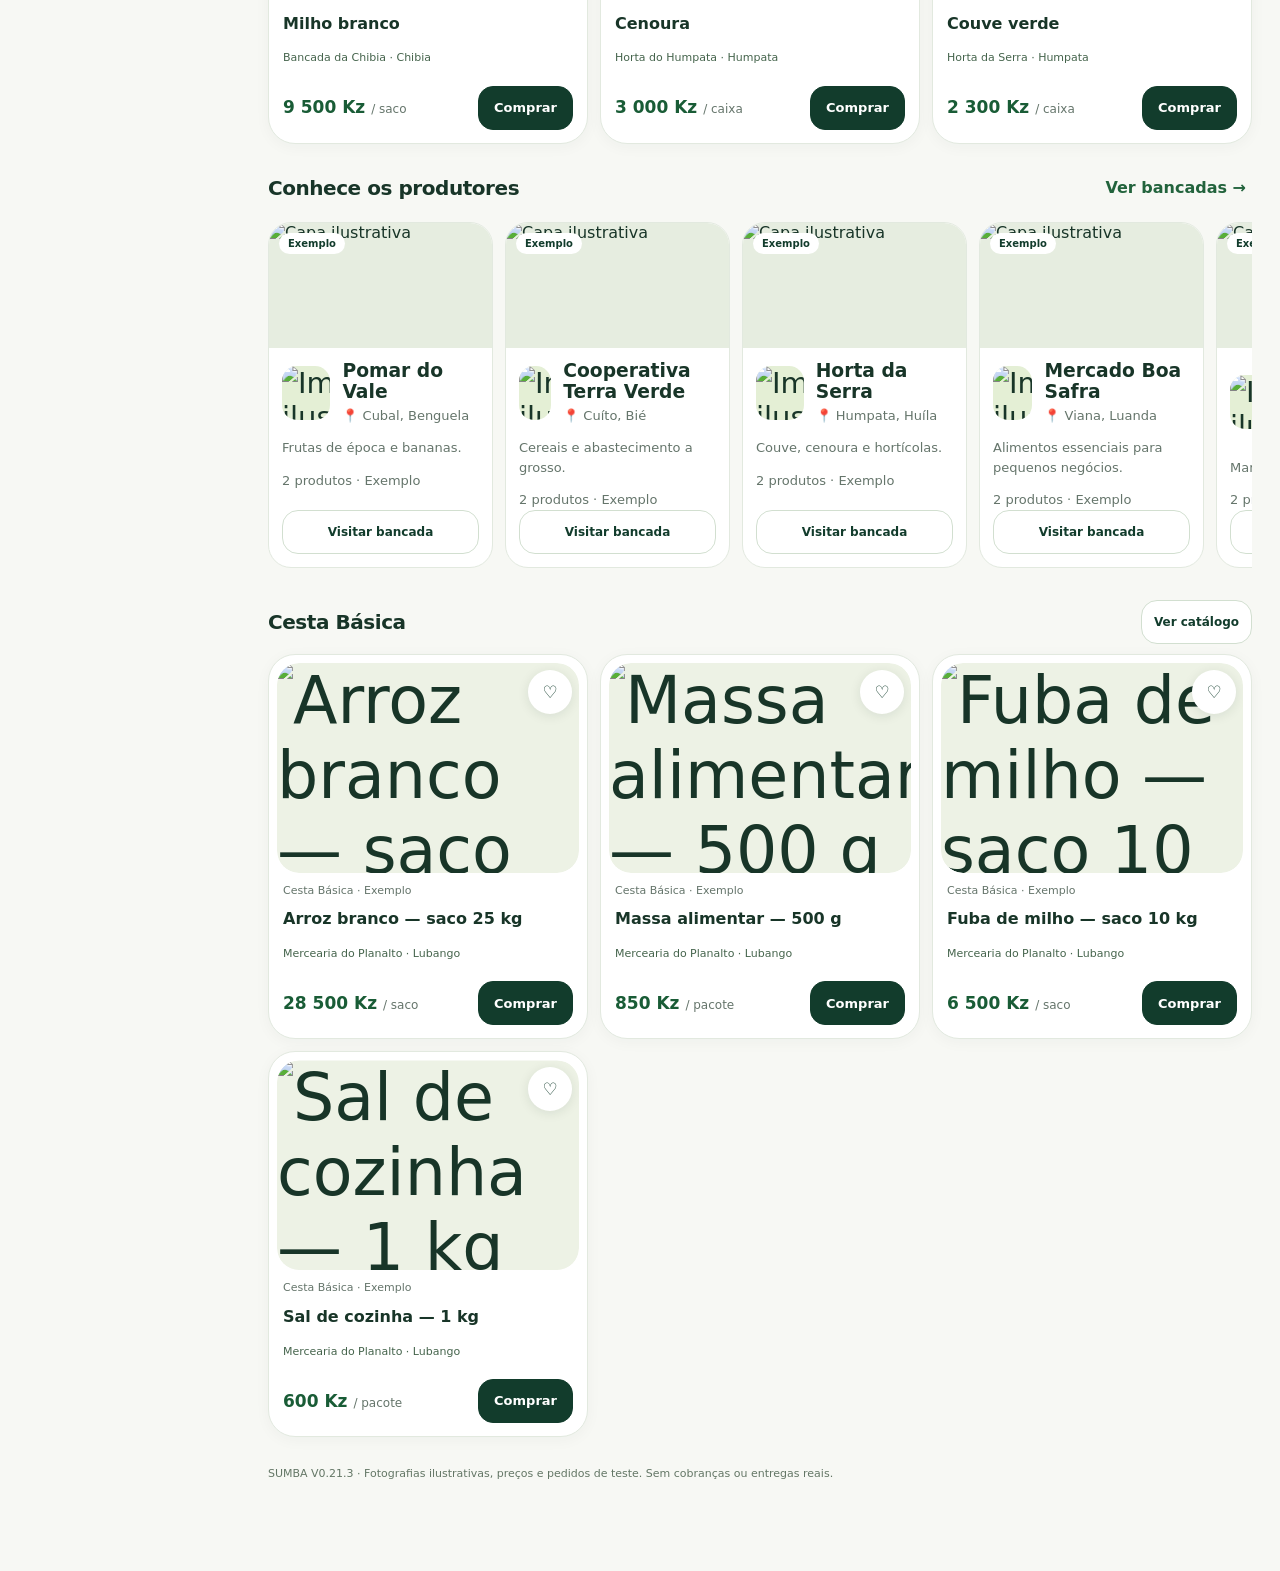
==== commit ad883660: "Redesign message inboxes with search and unread conversations" ====
--- a/public/index.html
+++ b/public/index.html
@@ -695,6 +695,49 @@
 .sumba-chat-row[aria-pressed=true]{outline:2px solid currentColor;outline-offset:-2px}
 .sumba-chat-history{max-height:52dvh;overflow:auto;padding:.5rem;overflow-wrap:anywhere}
 @media(min-width:850px){.sumba-chat-layout{grid-template-columns:minmax(14rem,1fr) minmax(0,2fr)}}
+</style><style>
+.sumba-inbox{--inbox-surface:#fff;--inbox-soft:#edf4ed;--inbox-ink:#172d25;--inbox-muted:#4c655a;--inbox-edge:#dde9df;--inbox-accent:#1b6448;--inbox-out:#d9efb8;color:var(--inbox-ink);display:grid;gap:14px;align-items:start}
+.z17-dark .sumba-inbox{--inbox-surface:#172a2a;--inbox-soft:#223b35;--inbox-ink:#f0f7f2;--inbox-muted:#b8d1c3;--inbox-edge:#38534a;--inbox-accent:#b7e692;--inbox-out:#284d3b}
+.sumba-inbox *{box-sizing:border-box}
+.sumba-inbox [hidden]{display:none!important}
+.sumba-inbox .inbox-card{min-width:0;border:1px solid var(--inbox-edge);border-radius:22px;background:var(--inbox-surface);overflow:hidden}
+.sumba-inbox .inbox-header{display:flex;align-items:center;justify-content:space-between;gap:10px;padding:16px}
+.sumba-inbox .inbox-header h2,.sumba-inbox .inbox-header h3{margin:0;color:inherit;line-height:1.25}
+.sumba-inbox .inbox-actions{display:flex;align-items:center;gap:6px}
+.sumba-inbox button.inbox-icon,.sumba-inbox button.inbox-chip,.sumba-inbox button.inbox-row{font:inherit;box-shadow:none;min-width:0;cursor:pointer;color:inherit}
+.sumba-inbox button.inbox-icon{position:relative;display:grid;place-items:center;width:44px;height:44px;padding:0;border:0;border-radius:14px;background:var(--inbox-soft);color:var(--inbox-accent);flex:none}
+.sumba-inbox button.inbox-icon svg{width:21px;height:21px;stroke:currentColor;fill:none;stroke-width:1.8;stroke-linecap:round;stroke-linejoin:round}
+.sumba-inbox .inbox-badge{position:absolute;top:0;right:0;background:#b0442c;color:white;border-radius:20px;padding:2px 5px;font-size:11px;line-height:1.2}
+.sumba-inbox .inbox-search{display:flex;align-items:center;gap:8px;margin:0 14px 12px;padding:0 12px;background:var(--inbox-soft);border-radius:14px;color:var(--inbox-muted)}
+.sumba-inbox .inbox-search input{min-height:44px;width:100%;margin:0;border:0;padding:8px 0;background:transparent;box-shadow:none;font:inherit;color:var(--inbox-ink)}
+.sumba-inbox .inbox-filters{display:flex;align-items:center;gap:6px;padding:0 14px 9px}
+.sumba-inbox button.inbox-chip{padding:7px 13px;border:1px solid var(--inbox-edge);border-radius:18px;background:transparent;font-size:14px;font-weight:650}
+.sumba-inbox button.inbox-chip[aria-pressed=true]{background:var(--inbox-soft);color:var(--inbox-accent);border-color:transparent}
+.sumba-inbox .inbox-list{padding:0 7px 10px;max-height:62dvh;overflow:auto}
+.sumba-inbox button.inbox-row{display:grid;grid-template-columns:44px minmax(0,1fr) auto;align-items:center;gap:10px;width:100%;padding:11px 8px;border:0;border-radius:14px;background:transparent;text-align:left}
+.sumba-inbox button.inbox-row:hover,.sumba-inbox button.inbox-row[aria-current=true]{background:var(--inbox-soft)}
+.sumba-inbox .inbox-avatar{display:grid;place-items:center;width:44px;height:44px;border-radius:17px;background:var(--inbox-soft);color:var(--inbox-accent);font-weight:750;flex:none}
+.sumba-inbox .inbox-copy{min-width:0;display:grid;gap:4px}
+.sumba-inbox .inbox-copy strong,.sumba-inbox .inbox-copy small{display:block;overflow:hidden;text-overflow:ellipsis;white-space:nowrap}
+.sumba-inbox small,.sumba-inbox .inbox-time{color:var(--inbox-muted);font-size:12px;line-height:1.35}
+.sumba-inbox .inbox-meta{display:grid;justify-items:end;gap:5px}
+.sumba-inbox .inbox-dot{width:8px;height:8px;border-radius:50%;background:var(--inbox-accent)}
+.sumba-inbox .inbox-empty{margin:0;padding:16px;color:var(--inbox-muted)}
+.sumba-inbox .inbox-thread-title{display:flex;align-items:center;gap:9px;min-width:0}
+.sumba-inbox .inbox-thread-title h3{overflow-wrap:anywhere}
+.sumba-inbox .inbox-thread .inbox-header{border-bottom:1px solid var(--inbox-edge)}
+.sumba-inbox .inbox-history{display:flex;flex-direction:column;gap:9px;min-height:180px;max-height:47dvh;overflow:auto;padding:14px;overflow-wrap:anywhere}
+.sumba-inbox .inbox-bubble{align-self:flex-start;max-width:min(85%,48ch);padding:9px 13px;border-radius:16px 16px 16px 5px;background:var(--inbox-soft)}
+.sumba-inbox .inbox-bubble.mine{align-self:flex-end;background:var(--inbox-out);border-radius:16px 16px 5px 16px}
+.sumba-inbox .inbox-bubble p{white-space:pre-wrap;margin:0 0 4px}
+.sumba-inbox .inbox-composer{display:flex;align-items:end;gap:8px;padding:10px 13px;border-top:1px solid var(--inbox-edge)}
+.sumba-inbox .inbox-composer textarea{flex:1;min-width:0;min-height:44px;margin:0;border:1px solid var(--inbox-edge);border-radius:14px;background:var(--inbox-soft);color:inherit;padding:9px;font:inherit;resize:vertical}
+.sumba-inbox .inbox-composer button{flex:none;margin:0}
+.sumba-inbox .inbox-extra{padding:0 13px 10px}
+.sumba-inbox button:focus-visible,.sumba-inbox input:focus-visible,.sumba-inbox textarea:focus-visible{outline:2px solid var(--inbox-accent);outline-offset:-2px}
+.sumba-inbox .inbox-back{display:none!important}
+@media(max-width:760px){.sumba-inbox[data-open=true] .inbox-sidebar,.sumba-inbox[data-open=false] .inbox-thread{display:none}.sumba-inbox button.inbox-back{display:grid!important}}
+@media(min-width:761px){.sumba-inbox{grid-template-columns:minmax(235px,1fr) minmax(0,1.9fr)}.sumba-inbox.inbox-single{grid-template-columns:minmax(0,1fr)}}
 </style></head><body>
 <div class="app"><aside class="sidebar"><div class="brand brand-lockup"><span class="brand-mark" aria-hidden="true"><img src="/assets/sumba-icon.svg" alt="" width="40" height="48" decoding="async"></span><span class="brand-words"><strong>SUMBA</strong><small>Do campo à sua mesa.</small></span></div><nav class="nav" id="nav"></nav><div class="sidefoot">🇦🇴 Mercado agrícola angolano<br>SUMBA · Do campo à sua mesa.</div></aside><div class="shell"><header class="top"><div class="brand mobilebrand brand-lockup"><span class="brand-mark" aria-hidden="true"><img src="/assets/sumba-icon.svg" alt="" width="40" height="48" decoding="async"></span><span class="brand-words"><strong>SUMBA</strong><small>Do campo à sua mesa.</small></span></div><div class="desktopheading"><strong>Mercado agrícola</strong><br><small id="topLabel"></small></div><div class="role" id="sumbaPreviewRole" hidden><label for="role" class="muted">Perfil</label><select id="role"><option value="buyer">Cliente</option><option value="producer">Produtor</option><option value="company">Empresa</option><option value="admin">Administrador demo</option><option value="courier">Entregador demo</option></select></div><button type="button" class="sumba-notification-link" id="sumbaNotificationLink" data-demo-notifications aria-label="Notificações SUMBA"><svg viewBox="0 0 24 24" aria-hidden="true" fill="none" stroke="currentColor" stroke-width="1.8" stroke-linejoin="round"><path d="M18 8a6 6 0 0 0-12 0c0 8-3 8-3 10h18c0-2-3-2-3-10zM10 21h4"/></svg><span id="sumbaNotificationAlert" class="sumba-notification-alert" hidden></span></button><button type="button" class="sumba-account-link" id="sumbaAccountLink" data-demo-login aria-label="Entrar ou criar conta de demonstração">Entrar</button></header><main class="content" id="view"></main></div></div><nav class="bottom" id="bottom"></nav><dialog class="dialog" id="dialog" aria-labelledby="dialogTitle"><div class="dialoghead"><h2 id="dialogTitle"></h2><button type="button" class="close" id="closeDialog" aria-label="Voltar" title="Voltar"><svg viewBox="0 0 24 24" aria-hidden="true" fill="none" stroke="currentColor" stroke-width="2" stroke-linecap="round" stroke-linejoin="round"><path d="m12 19-7-7 7-7M5 12h14"/></svg></button></div><div id="dialogBody"></div></dialog><div id="toast" class="toast hide" role="status"></div><button id="cartDock" class="cartdock" data-go="cart"></button><section id="auth" class="auth hide" aria-label="Entrada na SUMBA"></section><div id="coach" class="coach hide" role="dialog" aria-modal="true" aria-label="Tutorial guiado"></div><dialog id="zungaPicker" aria-labelledby="zpickerTitle"><div class="zpicker-handle" aria-hidden="true"></div><header class="zpicker-header"><div><h2 id="zpickerTitle">Selecionar</h2><small>Escolhe uma opção</small></div><button type="button" class="zpicker-close" id="zpickerClose" aria-label="Fechar seleção"><svg viewBox="0 0 24 24" aria-hidden="true" fill="none" stroke="currentColor" stroke-width="2" stroke-linecap="round"><path d="m6 6 12 12M18 6 6 18"/></svg></button></header><div id="zpickerSearchBox" class="zpicker-search hide"><svg viewBox="0 0 24 24" aria-hidden="true"><circle cx="10.5" cy="10.5" r="6.5"/><path d="m16 16 5 5"/></svg><input id="zpickerSearch" type="search" aria-label="Pesquisar opções" placeholder="Pesquisar..." autocomplete="off"></div><div class="zpicker-list" id="zpickerList" role="group" aria-label="Opções disponíveis"></div><footer class="zpicker-footer">SUMBA · Toca numa opção para confirmar</footer></dialog>
 <script>
@@ -1263,25 +1306,84 @@
   return {id,last,date:Math.max(last?.date||0,handoff?.date||0)};
  }).sort((a,b)=>b.date-a.date);
 }
+const inboxIcons={
+ new:'<path d="M12 5v14M5 12h14"/>',
+ bell:'<path d="M18 8a6 6 0 0 0-12 0c0 8-3 8-3 10h18c0-2-3-2-3-10zM10 21h4"/>',
+ back:'<path d="m14 6-6 6 6 6M8 12h12"/>',
+ refresh:'<path d="M20 7v5h-5M4 17v-5h5M5 10a7 7 0 0 1 12-4l3 4M19 14a7 7 0 0 1-12 4l-3-4"/>'
+};
+const inboxSvg=name=>'<svg viewBox="0 0 24 24" aria-hidden="true">'+inboxIcons[name]+'</svg>';
+const inboxInitial=name=>String(name||'').trim().split(/\s+/).slice(0,2).map(word=>word[0]||'').join('').toUpperCase()||'S';
+const inboxTime=value=>{const date=new Date(value);if(!value||Number.isNaN(+date))return '';return date.toDateString()===new Date().toDateString()?date.toLocaleTimeString('pt-AO',{hour:'2-digit',minute:'2-digit'}):date.toLocaleDateString('pt-AO',{day:'numeric',month:'short'});};
+let demoInboxSearch='',demoInboxUnread=false,demoInboxNew=false;
+let demoInboxSeen={};
+try{demoInboxSeen=JSON.parse(localStorage.getItem('sumba-chat-seen')||'{}')||{}}catch{}
+function demoUnread(item){
+ return !!item.last&&item.last.from!==role&&String(item.last.id)!==demoInboxSeen[role+':'+item.id];
+}
+function demoMarkRead(id){
+ const last=studio.messages.filter(message=>message.thread===id).at(-1);
+ if(!last)return;
+ demoInboxSeen[role+':'+id]=String(last.id);
+ try{localStorage.setItem('sumba-chat-seen',JSON.stringify(demoInboxSeen))}catch{}
+}
+function demoInboxRows(recent){
+ const customer=['buyer','company'].includes(role);
+ const available=customer?[role+':support',...allStalls().map(s=>role+':'+s.id)]:role==='admin'?Object.keys(roleNames).filter(r=>r!=='admin').map(r=>r+':support'):[role+':support'];
+ const contacts=[...new Set([...available,...recent.map(item=>item.id)])].filter(allowedThread).map(id=>({id}));
+ const query=norm(demoInboxSearch);
+ const items=(demoInboxNew?contacts:recent).filter(item=>
+  (!demoInboxUnread||demoInboxNew||demoUnread(item))&&norm(threadName(item.id)+' '+(item.last?.text||'')).includes(query));
+ return items.map(item=>{
+  const {id,last,date}=item,name=threadName(id),unread=demoUnread(item);
+  return '<button type="button" class="inbox-row" data-sumba-thread="'+esc(id)+'" aria-current="'+(id===activeChat)+'"><span class="inbox-avatar" aria-hidden="true">'+esc(inboxInitial(name))+'</span><span class="inbox-copy"><strong>'+esc(name)+'</strong><small>'+esc(last?(last.from===role?'Tu: ':'')+last.text:'Abrir conversa')+'</small></span><span class="inbox-meta"><time class="inbox-time">'+esc(inboxTime(date))+'</time>'+(unread?'<span class="inbox-dot" role="img" aria-label="Não lida"></span>':'')+'</span></button>';
+ }).join('')||'<p class="inbox-empty">'+(query?'Nenhuma conversa corresponde à pesquisa.':demoInboxUnread&&!demoInboxNew?'Estás em dia com as mensagens.':'Ainda não há conversas recentes.')+'</p>';
+}
 function chatPage(){
- const recent=demoConversationList(),customer=['buyer','company'].includes(role);
- const available=customer?[role+':support',...allStalls().map(s=>role+':'+s.id)]:role==='admin'?Object.keys(roleNames).filter(r=>r!=='admin').map(r=>r+':support'):[role+':support'];
- const recentIds=new Set(recent.map(t=>t.id));
- const row=(id,last)=>'<button type="button" class="line sumba-chat-row" data-sumba-thread="'+esc(id)+'" aria-pressed="'+(id===activeChat)+'"><strong>'+esc(threadName(id))+'</strong>'+(last?'<small>'+esc(last.text.slice(0,90))+' · '+esc(new Date(last.date).toLocaleString('pt-AO'))+'</small>':'')+'</button>';
- const list='<div class="panel"><h3>Recentes</h3>'+(recent.length?recent.map(t=>row(t.id,t.last)).join(''):'<p class="muted">Ainda não há mensagens.</p>')+'<details><summary>Nova conversa</summary>'+available.filter(t=>!recentIds.has(t)&&allowedThread(t)).map(t=>row(t)).join('')+'</details></div>';
  if(!allowedThread(activeChat))activeChat='';
- const messages=studio.messages.filter(m=>m.thread===activeChat);
+ if(activeChat)demoMarkRead(activeChat);
+ const recent=demoConversationList(),unread=recent.filter(demoUnread).length;
+ const icon=(action,name,label,badge='')=>'<button type="button" class="inbox-icon" data-demo-inbox="'+action+'" title="'+label+'" aria-label="'+label+'">'+inboxSvg(name)+badge+'</button>';
+ const badge=unread?'<span class="inbox-badge" aria-hidden="true">'+Math.min(unread,99)+'</span>':'';
+ const list='<aside class="inbox-card inbox-sidebar"><div class="inbox-header"><h2>'+(demoInboxNew?'Nova mensagem':'Recentes')+'</h2><div class="inbox-actions">'+icon('notices','bell',unread?'Notificações · '+unread+' conversas não lidas':'Notificações',badge)+icon(demoInboxNew?'all':'new',demoInboxNew?'back':'new',demoInboxNew?'Voltar aos recentes':'Nova mensagem')+'</div></div>'+
+  '<label class="inbox-search"><input type="search" data-demo-chat-search aria-label="Pesquisar" placeholder="'+(demoInboxNew?'Pesquisar destinatário':'Pesquisar conversas')+'" value="'+esc(demoInboxSearch)+'"></label>'+
+  (demoInboxNew?'':'<div class="inbox-filters"><button type="button" class="inbox-chip" data-demo-inbox="all" aria-pressed="'+!demoInboxUnread+'">Todas</button><button type="button" class="inbox-chip" data-demo-inbox="unread" aria-pressed="'+demoInboxUnread+'">Não lidas'+(unread?' ('+unread+')':'')+'</button></div>')+
+  '<div class="inbox-list" data-demo-chat-list>'+demoInboxRows(recent)+'</div></aside>';
+ const messages=activeChat?studio.messages.filter(m=>m.thread===activeChat):[];
  const waiting=studio.handoffs.find(h=>h.thread===activeChat&&['waiting','assigned'].includes(h.status));
- const thread=activeChat?'<div class="panel"><h3>'+esc(threadName(activeChat))+'</h3><div class="sumba-chat-history" tabindex="0" aria-label="Histórico de mensagens">'+(messages.length?messages.map(m=>'<div class="chat-bubble '+(m.from===role?'mine':'')+'"><small>'+esc(roleNames[m.from]||(m.from==='assistant'?'Assistente':m.from))+' · '+esc(new Date(m.date).toLocaleString('pt-AO'))+'</small>'+esc(m.text)+'</div>').join(''):'<p class="muted">Inicia a conversa.</p>')+'</div><form id="studioMessage"><label class="field">Mensagem<textarea name="text" rows="2" maxlength="800" required></textarea></label>'+submit('Enviar')+'</form><div class="actions">'+(role!=='admin'&&!waiting?studioBtn('Pedir operador','handoff'):'')+(['producer','admin'].includes(role)&&waiting?.status==='waiting'?studioBtn('Assumir conversa','claim',waiting.id):'')+(waiting?.status==='assigned'?'<span class="opsstatus">Conversa assumida</span>':'')+'</div></div>':'';
- return heading('Mensagens','Conversas neste dispositivo')+(role==='admin'?'<div class="actions"><button class="btn outline" data-sumba-broadcast="message">Mensagem global</button><button class="btn outline" data-sumba-broadcast="notice">Aviso global</button><a class="btn outline" href="'+SUMBA_AUTH_URL+'?view=services">Atendimento de contas reais</a></div>':'')+'<div class="sumba-chat-layout">'+list+thread+'</div>';
+ const name=activeChat?threadName(activeChat):'';
+ const back='<button type="button" class="inbox-icon inbox-back" data-demo-inbox="back" aria-label="Voltar às conversas">'+inboxSvg('back')+'</button>';
+ const thread=activeChat?'<section class="inbox-card inbox-thread"><div class="inbox-header"><div class="inbox-thread-title">'+back+'<span aria-hidden="true" class="inbox-avatar">'+esc(inboxInitial(name))+'</span><div><h3>'+esc(name)+'</h3>'+(waiting?'<small>'+(waiting.status==='assigned'?'Conversa assumida':'A aguardar operador')+'</small>':'')+'</div></div></div>'+
+  '<div class="inbox-history sumba-chat-history" tabindex="0" aria-label="Histórico de mensagens">'+(messages.length?messages.map(m=>'<article class="inbox-bubble '+(m.from===role?'mine':'')+'"><p>'+esc(m.text)+'</p><small>'+esc((m.from===role?'Tu':roleNames[m.from]||(m.from==='assistant'?'Assistente':m.from))+' · '+new Date(m.date).toLocaleString('pt-AO'))+'</small></article>').join(''):'<p class="inbox-empty">Escreve a primeira mensagem.</p>')+'</div>'+
+  '<form id="studioMessage" class="inbox-composer"><textarea name="text" rows="1" maxlength="800" required aria-label="Mensagem" placeholder="Escreve uma mensagem…"></textarea>'+submit('Enviar')+'</form><div class="inbox-extra">'+(role!=='admin'&&!waiting?studioBtn('Pedir operador','handoff'):'')+(['producer','admin'].includes(role)&&waiting?.status==='waiting'?studioBtn('Assumir conversa','claim',waiting.id):'')+'</div></section>':'<section class="inbox-card inbox-thread"><p class="inbox-empty">Abre uma conversa para veres as mensagens.</p></section>';
+ return heading('Mensagens','Conversas neste dispositivo')+(role==='admin'?'<div class="actions"><button class="btn outline" data-sumba-broadcast="message">Mensagem global</button><button class="btn outline" data-sumba-broadcast="notice">Aviso global</button><a class="btn outline" href="'+SUMBA_AUTH_URL+'?view=services">Atendimento de contas reais</a></div>':'')+'<div class="sumba-inbox" data-open="'+!!activeChat+'">'+list+thread+'</div>';
 }
 function scrollSumbaChat(){
- const history=document.querySelector('.sumba-chat-history');
+ const history=document.querySelector('.inbox-history');
  if(history)history.scrollTop=history.scrollHeight;
 }
+document.addEventListener('input',e=>{
+ if(!e.target.matches('[data-demo-chat-search]'))return;
+ demoInboxSearch=e.target.value;
+ const list=document.querySelector('[data-demo-chat-list]');
+ if(list)list.innerHTML=demoInboxRows(demoConversationList());
+});
 document.addEventListener('click',e=>{
  const thread=e.target.closest('[data-sumba-thread]');
- if(thread&&allowedThread(thread.dataset.sumbaThread)){activeChat=thread.dataset.sumbaThread;render();scrollSumbaChat();document.querySelector('.sumba-chat-history')?.focus();return}
+ if(thread&&allowedThread(thread.dataset.sumbaThread)){
+  activeChat=thread.dataset.sumbaThread;demoInboxNew=false;demoInboxSearch='';demoInboxUnread=false;render();scrollSumbaChat();document.querySelector('.inbox-history')?.focus();return;
+ }
+ const command=e.target.closest('[data-demo-inbox]')?.dataset.demoInbox;
+ if(command==='notices'){sumbaOpenDemoNotices();return}
+ if(command){
+  if(command==='back'||command==='new')activeChat='';
+  demoInboxNew=command==='new';
+  demoInboxUnread=command==='unread';
+  if(command!=='unread')demoInboxSearch='';
+  render();
+  if(command==='new')document.querySelector('[data-demo-chat-search]')?.focus();
+  return;
+ }
  const broadcast=e.target.closest('[data-sumba-broadcast]');
  if(broadcast&&role==='admin')show(broadcast.dataset.sumbaBroadcast==='notice'?'Aviso global':'Mensagem global','<form id="sumbaDemoBroadcast" data-kind="'+esc(broadcast.dataset.sumbaBroadcast)+'">'+input('Assunto','subject','','required maxlength="140"')+'<label class="field">Mensagem<textarea name="message" required maxlength="800" rows="4"></textarea></label>'+submit('Publicar neste dispositivo')+'</form>');
 });
